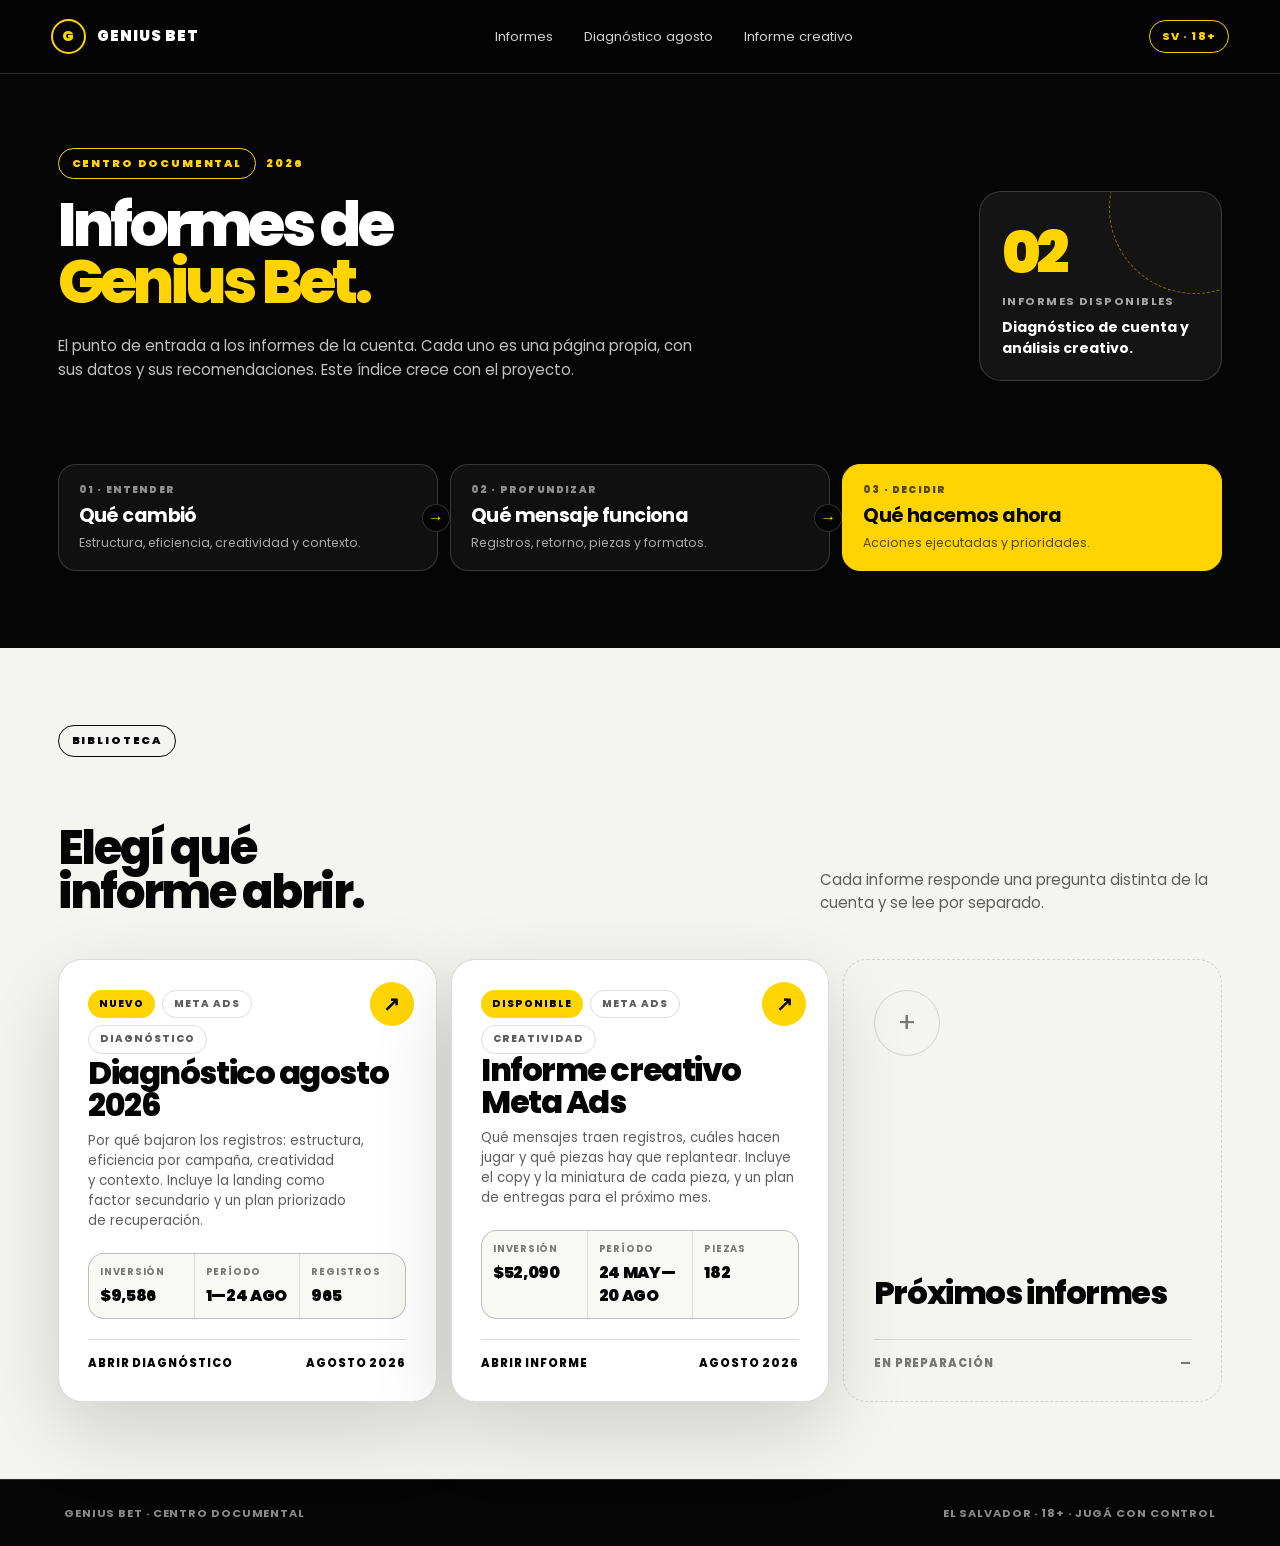
==== index.html @ 5265dd8b "feat: add August diagnosis and refresh report design" ====
<!doctype html>
<html lang="es">
<head>
  <meta charset="utf-8">
  <meta name="viewport" content="width=device-width, initial-scale=1">
  <meta name="description" content="Índice de los informes de la cuenta Genius Bet El Salvador.">
  <meta name="robots" content="noindex, nofollow">
  <title>Genius Bet | Centro documental</title>
  <link rel="preconnect" href="https://fonts.gstatic.com" crossorigin>
  <link rel="stylesheet" href="https://fonts.googleapis.com/css2?family=Poppins:wght@400;500;600;700;800;900&display=swap">
  <link rel="stylesheet" href="styles.css">
</head>
<body>
<a class="skip-link" href="#informes">Saltar a los informes</a>

<header class="site-header">
  <a class="brand" href="index.html" aria-label="Genius Bet, inicio"><span class="brand-mark">G</span><span>GENIUS BET</span></a>
  <nav aria-label="Navegación principal">
    <a href="#informes">Informes</a>
    <a href="diagnostico-agosto-2026.html">Diagnóstico agosto</a>
    <a href="informe-creativo.html">Informe creativo</a>
  </nav>
  <span class="header-context">SV · 18+</span>
</header>

<main id="top">

<section class="s-dark hub-hero">
  <div>
    <p class="eyebrow"><span>CENTRO DOCUMENTAL</span><span>2026</span></p>
    <h1>Informes de<br class="br-d"> <em>Genius Bet.</em></h1>
    <p class="hub-lead">El punto de entrada a los informes de la cuenta. Cada uno es una página
    propia, con sus datos y sus recomendaciones. Este índice crece con el proyecto.</p>
  </div>
  <aside class="hub-count" aria-label="Informes disponibles">
    <strong>02</strong>
    <span>Informes disponibles</span>
    <p>Diagnóstico de cuenta y análisis creativo.</p>
  </aside>
  <div class="logic-flow hub-flow" aria-label="Ruta recomendada de lectura">
    <a class="flow-step" href="diagnostico-agosto-2026.html">
      <span>01 · Entender</span>
      <strong>Qué cambió</strong>
      <p>Estructura, eficiencia, creatividad y contexto.</p>
    </a>
    <a class="flow-step" href="informe-creativo.html">
      <span>02 · Profundizar</span>
      <strong>Qué mensaje funciona</strong>
      <p>Registros, retorno, piezas y formatos.</p>
    </a>
    <a class="flow-step is-highlight" href="diagnostico-agosto-2026.html#acciones">
      <span>03 · Decidir</span>
      <strong>Qué hacemos ahora</strong>
      <p>Acciones ejecutadas y prioridades.</p>
    </a>
  </div>
</section>

<section class="s-light" id="informes">
  <div class="inner">
    <div class="s-head">
      <p class="eyebrow"><span>BIBLIOTECA</span></p>
      <div><h2>Elegí qué<br class="br-d"> informe abrir.</h2></div>
      <p>Cada informe responde una pregunta distinta de la cuenta y se lee por separado.</p>
    </div>

    <div class="doc-grid">
      <a class="doc-card" href="diagnostico-agosto-2026.html" aria-label="Abrir el diagnóstico de agosto de Meta Ads">
        <div class="doc-meta">
          <span class="tag tag-win">Nuevo</span>
          <span class="tag tag-line">Meta Ads</span>
          <span class="tag tag-line">Diagnóstico</span>
        </div>
        <h3>Diagnóstico agosto 2026</h3>
        <p>Por qué bajaron los registros: estructura, eficiencia por campaña, creatividad y contexto.
        Incluye la landing como factor secundario y un plan priorizado de recuperación.</p>
        <div class="doc-stats" aria-label="Resumen del diagnóstico">
          <div><span>Inversión</span><strong>$9,586</strong></div>
          <div><span>Período</span><strong>1—24 AGO</strong></div>
          <div><span>Registros</span><strong>965</strong></div>
        </div>
        <div class="doc-foot"><span>Abrir diagnóstico</span><span>Agosto 2026</span></div>
      </a>

      <a class="doc-card" href="informe-creativo.html" aria-label="Abrir el informe creativo de Meta Ads">
        <div class="doc-meta">
          <span class="tag tag-win">Disponible</span>
          <span class="tag tag-line">Meta Ads</span>
          <span class="tag tag-line">Creatividad</span>
        </div>
        <h3>Informe creativo Meta Ads</h3>
        <p>Qué mensajes traen registros, cuáles hacen jugar y qué piezas hay que replantear.
        Incluye el copy y la miniatura de cada pieza, y un plan de entregas para el próximo mes.</p>
        <div class="doc-stats" aria-label="Resumen del informe">
          <div><span>Inversión</span><strong>$52,090</strong></div>
          <div><span>Período</span><strong>24 MAY—20 AGO</strong></div>
          <div><span>Piezas</span><strong>182</strong></div>
        </div>
        <div class="doc-foot"><span>Abrir informe</span><span>Agosto 2026</span></div>
      </a>

      <div class="doc-card doc-card-soon">
        <div class="doc-mark" aria-hidden="true">+</div>
        <h3>Próximos informes</h3>
        <div class="doc-foot"><span>En preparación</span><span>—</span></div>
      </div>
    </div>
  </div>
</section>

</main>

<footer>
  <span>Genius Bet · Centro documental</span>
  <span>El Salvador · 18+ · Jugá con control</span>
</footer>

</body>
</html>
---- styles.css ----
:root{
  --ink:#050505; --ink-soft:#141414; --paper:#f4f4f1; --white:#fff;
  --yellow:#ffd400; --yellow-soft:#ffe86a; --on-yellow:#574900;
  --blue:#315cff; --blue-soft:#7894ff; --green:#55c98a; --red:#ff5c5c;
  --radius:22px; --max:1340px;
  --shadow:0 28px 80px rgba(0,0,0,.16);
  color-scheme:dark;
}
/* Cada seccion declara su propio juego de tokens: los componentes leen estos
   y funcionan igual sobre negro o sobre papel, sin cadenas de override. */
.s-dark{ --bg:var(--ink); --fg:var(--white); --muted:#a8a8a8; --muted-2:#8c8c8c;
  --line:rgba(255,255,255,.16); --card:#101010; --card-2:#171717; --track:#282828; --grid:#2d2d2d;
  --hi:var(--yellow); --warn:var(--red); }
.s-light{ --bg:var(--paper); --fg:var(--ink); --muted:#5d5d5d; --muted-2:#777;
  --line:rgba(5,5,5,.14); --card:#fff; --card-2:#f8f8f5; --track:#e3e3de; --grid:#dcdcd6;
  --hi:var(--ink); --warn:#c2261c; }

*{box-sizing:border-box}
html{scroll-behavior:smooth}
body{
  margin:0; background:var(--ink); color:var(--white);
  font-family:Poppins,ui-sans-serif,-apple-system,"Segoe UI",sans-serif,
    "Segoe UI Emoji","Apple Color Emoji","Noto Color Emoji";
  font-size:16px; line-height:1.45;
}
img{display:block; max-width:100%}
h1,h2,h3,h4,p{text-wrap:pretty}
h1,h2,h3{overflow-wrap:break-word}
h1 em,h2 em,h3 em{font-style:normal; color:var(--yellow)}
.s-light h1 em,.s-light h2 em{color:var(--ink); text-decoration:underline; text-decoration-color:var(--yellow); text-decoration-thickness:.13em; text-underline-offset:.06em}
b,strong{font-weight:700}
.skip-link{position:fixed; top:8px; left:8px; z-index:100; transform:translateY(-150%);
  background:var(--yellow); color:var(--ink); padding:10px 16px; border-radius:999px; font-weight:800}
.skip-link:focus{transform:translateY(0)}

/* ---------- cabecera ---------- */
.site-header{position:fixed; inset:0 0 auto; z-index:50; height:74px; display:flex; align-items:center;
  justify-content:space-between; gap:28px; padding:0 clamp(22px,4vw,72px);
  background:rgba(5,5,5,.82); border-bottom:1px solid rgba(255,255,255,.16); backdrop-filter:blur(18px)}
.brand{display:inline-flex; align-items:center; gap:11px; font-weight:900; letter-spacing:.06em; font-size:.92rem; color:var(--white); text-decoration:none}
.brand-mark{width:35px; height:35px; display:grid; place-items:center; border:2px solid var(--yellow);
  color:var(--yellow); border-radius:50%; font-size:.9rem}
.site-header nav{display:flex; gap:clamp(14px,2.4vw,34px); color:#d1d1d1; font-size:.82rem}
.site-header nav a{position:relative; color:inherit; text-decoration:none; white-space:nowrap}
.site-header nav a::after{content:""; position:absolute; left:0; bottom:-7px; width:100%; height:2px;
  background:var(--yellow); transform:scaleX(0); transform-origin:left; transition:transform .22s ease}
.site-header nav a:hover::after,.site-header nav a:focus-visible::after{transform:scaleX(1)}
.header-context{color:var(--yellow); border:1px solid var(--yellow); border-radius:999px; padding:7px 12px;
  font-size:.7rem; font-weight:800; letter-spacing:.1em; white-space:nowrap}
@media (max-width:900px){ .site-header nav{display:none} }

/* ---------- secciones ---------- */
section{background:var(--bg); color:var(--fg); padding:clamp(52px,6vw,92px) clamp(22px,4.5vw,72px);
  scroll-margin-top:74px}
.inner{width:100%; max-width:var(--max); margin:0 auto}
.eyebrow{margin:0 0 18px; display:flex; align-items:center; flex-wrap:wrap; gap:10px; color:var(--yellow);
  font-size:.68rem; font-weight:900; letter-spacing:.17em; text-transform:uppercase}
.eyebrow span:first-child{border:1px solid var(--yellow); border-radius:999px; padding:7px 13px}
.s-light .eyebrow{color:var(--ink)} .s-light .eyebrow span:first-child{border-color:var(--ink)}
.s-head{display:grid; grid-template-columns:minmax(0,1.15fr) minmax(280px,.65fr); gap:clamp(24px,4vw,64px);
  align-items:end; margin-bottom:clamp(28px,3.5vw,46px)}
.s-head .eyebrow{grid-column:1/-1}
.s-head h2{margin:0; font-size:clamp(1.8rem,3.65vw,3.55rem); line-height:.95; letter-spacing:-.048em; font-weight:800}
.s-head > p:not(.eyebrow){margin:0; max-width:590px; color:var(--muted); font-size:.94rem; line-height:1.55}

/* ---------- portada ---------- */
.hero{min-height:min(76svh,760px); padding-top:124px; display:grid; align-content:end}
.hero h1{margin:0; max-width:1080px; font-size:clamp(2rem,5.1vw,4.95rem); line-height:.91;
  letter-spacing:-.062em; font-weight:800}
.hero-lead{max-width:760px; margin:25px 0 0; color:#c2c2c2; font-size:clamp(.94rem,1.15vw,1.08rem); line-height:1.55}
.hero-lead b{color:var(--white); font-weight:700}
.hero-stats{display:grid; grid-template-columns:repeat(4,1fr); gap:1px; margin:34px 0 0;
  background:rgba(255,255,255,.16); border:1px solid rgba(255,255,255,.16); border-radius:20px; overflow:hidden}
.hero-stats div{padding:16px 18px; background:var(--ink-soft)}
.hero-stats dt{color:#a8a8a8; font-size:.7rem; font-weight:700; text-transform:uppercase; letter-spacing:.12em}
.hero-stats dd{margin:6px 0 0; color:var(--yellow); font-size:clamp(1.35rem,2vw,1.95rem);
  font-weight:900; letter-spacing:-.05em; font-variant-numeric:tabular-nums}
.hero-stats dd small{display:block; margin:6px 0 0; color:#8c8c8c; font-size:.7rem;
  font-weight:400; letter-spacing:0; line-height:1.4}
@media (max-width:900px){ .hero-stats{grid-template-columns:repeat(2,1fr)} }
@media (max-width:520px){ .hero-stats{grid-template-columns:1fr} }

/* ---------- etiquetas ---------- */
.tag{display:inline-flex; align-items:center; padding:6px 11px; border-radius:999px; font-size:.63rem;
  font-weight:800; letter-spacing:.1em; text-transform:uppercase; white-space:nowrap}
.tag-win{background:var(--yellow); color:var(--ink)}
.tag-mid{border:1px solid var(--hi); color:var(--hi)}
.tag-out{border:1px solid var(--warn); color:var(--warn)}
.tag-line{border:1px solid var(--line); color:var(--muted)}

/* ---------- paneles ---------- */
.duo{display:grid; grid-template-columns:repeat(auto-fit,minmax(300px,1fr)); gap:16px}
.panel{padding:clamp(20px,2.4vw,30px); border:1px solid var(--line); border-radius:var(--radius); background:var(--card)}
.panel-hi{background:var(--yellow); border-color:var(--yellow); color:var(--ink)}
.panel-hi .eyebrow{color:var(--on-yellow)} .panel-hi .eyebrow span:first-child{border-color:var(--on-yellow)}
.panel-hi p:not(.eyebrow){color:var(--on-yellow)} .panel-hi h3{color:var(--ink)}
.panel h3{margin:0 0 10px; font-size:clamp(1.2rem,1.8vw,1.75rem); line-height:1.04; letter-spacing:-.035em; font-weight:800}
.panel p:not(.eyebrow){margin:0 0 .75em; color:var(--muted); font-size:.9rem; line-height:1.52}
.panel>.tag{align-self:flex-start;margin-bottom:14px}
.panel p:last-child{margin-bottom:0}
.panel p b{color:var(--fg)}
.panel-hi p b{color:var(--ink)}
.rule{font-weight:800; letter-spacing:-.01em}

.quote{margin-top:14px; padding:clamp(22px,3vw,38px); border-radius:var(--radius);
  background:var(--yellow); color:var(--ink)}
.quote .eyebrow{color:var(--on-yellow); margin-bottom:20px}
.quote .eyebrow span:first-child{border-color:var(--on-yellow)}
.quote p:not(.eyebrow){margin:0; max-width:30ch; font-size:clamp(1.35rem,2.4vw,2.2rem); line-height:1.06;
  letter-spacing:-.045em; font-weight:800}
.quote p.sub:not(.eyebrow){max-width:78ch; margin-top:16px; font-size:.9rem; line-height:1.55; font-weight:500; color:var(--on-yellow); letter-spacing:0}

/* ---------- flujos de lectura ---------- */
.logic-flow{--flow-cols:3; display:grid; grid-template-columns:repeat(var(--flow-cols),minmax(0,1fr)); gap:12px}
.flow-step{position:relative; min-width:0; padding:18px 20px; border:1px solid var(--line); border-radius:18px;
  background:var(--card); color:var(--fg)}
a.flow-step{text-decoration:none; transition:border-color .2s ease,transform .2s ease}
a.flow-step:hover{border-color:var(--yellow); transform:translateY(-3px)}
.flow-step:not(:last-child)::after{content:"\2192"; position:absolute; z-index:2; top:50%; right:-13px;
  width:26px; height:26px; display:grid; place-items:center; transform:translateY(-50%);
  border:1px solid var(--line); border-radius:50%; background:var(--bg); color:var(--hi); font-weight:900}
.flow-step>span{display:block; color:var(--muted-2); font-size:.62rem; font-weight:900; letter-spacing:.12em; text-transform:uppercase}
.flow-step>strong{display:block; margin-top:9px; font-size:clamp(1rem,1.5vw,1.3rem); line-height:1.08; letter-spacing:-.03em}
.flow-step>p{margin:7px 0 0; color:var(--muted); font-size:.78rem; line-height:1.45}
.flow-step.is-highlight{background:var(--yellow); border-color:var(--yellow); color:var(--ink)}
.flow-step.is-highlight>span,.flow-step.is-highlight>p{color:var(--on-yellow)}
@media(max-width:760px){.logic-flow{grid-template-columns:1fr}.flow-step:not(:last-child)::after{content:"\2193";top:auto;right:50%;bottom:-13px;transform:translateX(50%)}}

/* ---------- graficos ---------- */
.chart{
  --fg:var(--white); --muted:#a8a8a8; --muted-2:#8c8c8c; --line:rgba(255,255,255,.16);
  --card:#101010; --card-2:#171717; --track:#282828; --grid:#2d2d2d; --hi:var(--yellow); --warn:var(--red);
  padding:clamp(18px,2.1vw,28px); border:1px solid rgba(255,255,255,.14); border-radius:var(--radius);
  background:linear-gradient(145deg,#151515,#0b0b0b); color:var(--white); box-shadow:var(--shadow)}
.chart-top{display:flex; justify-content:space-between; gap:22px; align-items:flex-start;
  padding-bottom:16px; margin-bottom:6px; border-bottom:1px solid var(--line)}
.chart-top h3{margin:4px 0 0; font-size:clamp(1.2rem,1.7vw,1.6rem); letter-spacing:-.035em; font-weight:800}
.chart-kicker{display:block; color:var(--muted-2); font-size:.66rem; font-weight:800; letter-spacing:.11em; text-transform:uppercase}
.chart-hint{color:var(--yellow); font-size:.66rem; font-weight:800; letter-spacing:.11em;
  text-transform:uppercase; text-align:right; max-width:190px; flex:0 0 auto}
.chart-foot{margin:16px 0 0; padding-top:15px; border-top:1px solid var(--line); color:var(--muted-2); font-size:.76rem}
.chart-foot b{color:var(--fg)}
.legend{display:flex; flex-wrap:wrap; gap:9px 20px; margin:18px 0 0; padding:0; list-style:none;
  color:var(--muted); font-size:.75rem; font-weight:600}
.legend li{display:inline-flex; align-items:center; gap:8px}
.legend i{width:11px; height:11px; border-radius:50%; flex:0 0 auto}
.i-ctr{background:var(--yellow)} .i-reg{background:var(--blue)}
.scroll{overflow-x:auto; padding-top:12px}
svg{display:block; width:100%; height:auto; overflow:visible}
.dumb-svg{min-width:640px} .trend-svg{min-width:420px}
.gl{stroke:var(--grid); stroke-width:1}
.ax{fill:var(--muted-2); font-size:10.5px; font-weight:700; letter-spacing:.06em}
.rl{fill:var(--fg); font-size:12.5px; font-weight:700; text-anchor:end; letter-spacing:-.01em}
.db{stroke:var(--track); stroke-width:5; stroke-linecap:round}
.d-ctr{fill:var(--yellow); stroke:var(--card); stroke-width:3}
.d-reg{fill:var(--blue); stroke:var(--card); stroke-width:3}
.dv{font-size:11px; font-weight:800; font-variant-numeric:tabular-nums}
.t-ctr{fill:var(--yellow)} .t-reg{fill:var(--blue-soft)} .t-sep{fill:var(--muted-2)}
.tl{fill:none; stroke-width:4; stroke-linecap:round; stroke-linejoin:round}
.td{stroke:var(--card); stroke-width:3}
.tl.s-reg{stroke:var(--yellow)} .td.s-reg{fill:var(--yellow)} .tv.s-reg{fill:var(--yellow)}
.tl.s-roas{stroke:var(--blue)} .td.s-roas{fill:var(--blue)} .tv.s-roas{fill:var(--blue-soft)}
.tv{font-size:11px; font-weight:800; font-variant-numeric:tabular-nums}

/* ---------- ranking ---------- */
.ranks{display:grid; gap:22px; padding-top:26px}
.rank-row{display:grid; gap:9px}
.rank-copy{display:flex; align-items:center; gap:12px; font-size:.9rem; font-weight:700}
.rank-copy b{width:26px; flex:0 0 auto; color:var(--muted-2); font-size:.68rem; font-weight:800; letter-spacing:.06em}
.rank-copy > .r-name{min-width:0; flex:1 1 auto}
.rank-copy > strong{flex:0 0 auto; color:var(--yellow); font-size:1.02rem; font-weight:900;
  letter-spacing:-.03em; font-variant-numeric:tabular-nums}
.rank-track{height:11px; border-radius:999px; background:var(--track); overflow:hidden}
.rank-track i{display:block; height:100%; min-width:4px; border-radius:inherit; background:var(--yellow)}
.rank-track i.i-out{background:var(--red)}
.rank-foot{display:flex; justify-content:space-between; gap:16px; color:var(--muted-2);
  font-size:.7rem; font-weight:600; letter-spacing:.03em}
@media (max-width:560px){
  .rank-copy{flex-wrap:wrap} .rank-copy > .r-name{flex:1 0 100%; order:2} .rank-copy .tag{order:3}
}

/* ---------- piezas ---------- */
.pieces{display:grid; grid-template-columns:repeat(auto-fill,minmax(245px,1fr)); gap:14px}
.piece{display:flex; flex-direction:column; border:1px solid var(--line); border-radius:20px;
  background:var(--card); overflow:hidden; transition:transform .2s ease, border-color .2s ease}
.piece:hover{transform:translateY(-4px); border-color:var(--hi)}
.piece-out{border-style:dashed}
.piece-out:hover{border-color:var(--warn)}
.p-thumb{position:relative; background:var(--card-2)}
.p-thumb img{width:100%; aspect-ratio:1/1; object-fit:cover}
.p-thumb-none{aspect-ratio:1/1; display:grid; place-items:center; color:var(--muted-2); font-size:.78rem}
.p-body{display:flex; flex-direction:column; gap:9px; flex:1; padding:16px}
.p-meta{display:flex; flex-wrap:wrap; gap:7px}
.piece h3{margin:2px 0 0; font-size:1.02rem; line-height:1.12; letter-spacing:-.025em; font-weight:800}
.p-id{margin:0; color:var(--muted-2); font-size:.62rem; font-weight:700; letter-spacing:.05em;
  overflow-wrap:anywhere; line-height:1.35}
.p-copy{margin:0; color:var(--muted); font-size:.79rem; line-height:1.48}
.p-nums{display:grid; grid-template-columns:repeat(3,1fr); gap:1px; margin-top:auto;
  background:var(--line); border:1px solid var(--line); border-radius:14px; overflow:hidden}
.p-nums div{padding:10px 9px; background:var(--card-2)}
.p-nums span{display:block; color:var(--muted-2); font-size:.58rem; font-weight:700;
  letter-spacing:.04em; text-transform:uppercase; line-height:1.25}
.p-nums strong{display:block; margin-top:6px; font-size:1rem; font-weight:900; letter-spacing:-.03em;
  font-variant-numeric:tabular-nums}
.p-note{margin:0; padding-top:13px; border-top:1px solid var(--line); font-size:.85rem; line-height:1.5}
.p-note b{color:var(--hi)}

/* ---------- tabla ---------- */
.table-wrap{overflow:auto; border:1px solid var(--line); border-radius:24px; background:var(--white)}
table{width:100%; min-width:760px; border-collapse:collapse}
th{padding:13px 15px; background:var(--ink); color:var(--yellow); font-size:.64rem; font-weight:800;
  letter-spacing:.09em; text-align:right; text-transform:uppercase; white-space:nowrap}
th:first-child,td:first-child{text-align:left}
td{padding:12px 15px; border-bottom:1px solid #e4e4e1; text-align:right; font-size:.8rem;
  color:#5d5d5d; white-space:nowrap; font-variant-numeric:tabular-nums}
td b{color:var(--ink); font-weight:800}
tbody tr:last-child td{border-bottom:0}
tbody tr:hover td{background:#fff9d6}

/* ---------- listas hacer / no hacer ---------- */
.message-paths{display:grid;grid-template-columns:repeat(2,minmax(0,1fr));gap:12px;margin-bottom:14px}
.message-path{padding:18px 20px;border:1px solid var(--line);border-radius:18px;background:var(--card)}
.message-path>span{display:block;margin-bottom:12px;color:var(--muted-2);font-size:.62rem;font-weight:900;
  letter-spacing:.12em;text-transform:uppercase}
.message-path>div{display:grid;grid-template-columns:minmax(0,1fr) auto minmax(0,1fr) auto minmax(0,1fr);
  gap:10px;align-items:center}
.message-path strong{font-size:.86rem;line-height:1.2}
.message-path i{color:var(--muted-2);font-style:normal;font-weight:900}
.message-path-good{border-color:rgba(255,212,0,.55)}.message-path-good>span,.message-path-good i{color:var(--yellow)}
.message-path-bad{border-style:dashed}.message-path-bad>span,.message-path-bad i{color:var(--warn)}
.do-grid{display:grid; grid-template-columns:1fr; gap:14px}
.do{padding:clamp(20px,2.4vw,30px); border-radius:var(--radius); border:1px solid var(--line); background:var(--card)}
.do-yes{background:var(--yellow); border-color:var(--yellow); color:var(--ink)}
.do h3{margin:0 0 20px; font-size:clamp(1.35rem,2vw,1.9rem); line-height:1; letter-spacing:-.045em; font-weight:800}
.do ul{margin:0; padding:0; list-style:none; display:grid; grid-template-columns:repeat(3,minmax(0,1fr)); gap:20px 26px}
.do li{display:grid; grid-template-columns:16px 1fr; gap:9px}
.do li::before{content:""; width:9px; height:9px; border-radius:50%; margin-top:.5em}
.do-yes li::before{background:var(--ink)}
.do-no li::before{background:var(--warn)}
.do li b{display:block; font-size:.9rem; font-weight:800; letter-spacing:-.02em; margin-bottom:3px}
.do li span{font-size:.8rem; line-height:1.5}
.do-yes li span{color:var(--on-yellow)} .do-yes li b{color:var(--ink)}
.do-no li span{color:var(--muted)} .do-no li b{color:var(--fg)}

/* ---------- plan ---------- */
.plan{margin:0; padding:0; list-style:none;
  display:grid; grid-template-columns:repeat(auto-fit,minmax(280px,1fr)); gap:12px}
.plan li{display:flex; flex-direction:column; gap:10px; padding:clamp(18px,2vw,25px);
  background:var(--card); border:1px solid var(--line); border-radius:22px}
.plan .n{font-size:clamp(2.2rem,3.5vw,3.4rem); line-height:.8; font-weight:900; letter-spacing:-.06em; color:var(--fg)}
.plan b{font-size:1rem; font-weight:800; letter-spacing:-.025em; line-height:1.15}
.plan p{margin:0; color:var(--muted); font-size:.8rem; line-height:1.48}

/* ---------- cierre y pie ---------- */
.ficha{padding-top:clamp(52px,6vw,84px); padding-bottom:clamp(52px,6vw,84px)}
.ficha dl{display:grid; grid-template-columns:auto minmax(0,1fr); gap:11px 22px; margin:0; max-width:940px}
.ficha dt{color:var(--yellow); font-size:.64rem; font-weight:800; letter-spacing:.11em;
  text-transform:uppercase; padding-top:.3em; white-space:nowrap}
.ficha dd{margin:0; color:var(--muted); font-size:.88rem; line-height:1.5}
@media (max-width:560px){ .ficha dl{grid-template-columns:1fr; gap:3px 0} .ficha dt{padding-top:14px} }
footer{display:flex; flex-wrap:wrap; justify-content:space-between; gap:14px;
  padding:25px clamp(22px,5vw,78px); border-top:1px solid rgba(255,255,255,.16);
  color:#8a8a8a; background:var(--ink); font-size:.7rem; font-weight:700;
  letter-spacing:.08em; text-transform:uppercase}
:focus-visible{outline:2px solid var(--yellow); outline-offset:4px; border-radius:4px}
@media (prefers-reduced-motion:reduce){*{transition:none!important; animation:none!important}}
@media (max-width:700px){ .br-d{display:none} }
@media (max-width:820px){
  .s-head{grid-template-columns:1fr; align-items:start; gap:22px}
  .hero{min-height:auto; padding-top:120px}
}

/* ---------- centro documental (index) ---------- */
.hub-hero{min-height:min(72svh,700px); padding-top:124px; display:grid;
  grid-template-columns:minmax(0,1fr) minmax(220px,.28fr); align-items:end; gap:clamp(26px,4vw,64px)}
.hub-hero h1{margin:0; max-width:900px; font-size:clamp(2rem,4.8vw,4.5rem); line-height:.92;
  letter-spacing:-.06em; font-weight:800}
.hub-lead{max-width:650px; margin:24px 0 0; color:#c2c2c2; font-size:clamp(.94rem,1.12vw,1.06rem); line-height:1.55}
.hub-count{position:relative; min-height:190px; display:flex; flex-direction:column;
  justify-content:flex-end; padding:22px; border:1px solid rgba(255,255,255,.16);
  border-radius:var(--radius); background:var(--ink-soft); overflow:hidden}
.hub-count::before{content:""; position:absolute; width:170px; height:170px; top:-70px; right:-60px;
  border:1px dashed rgba(255,212,0,.5); border-radius:50%}
.hub-count strong{color:var(--yellow); font-size:clamp(2.8rem,4.5vw,4.4rem); line-height:.82;
  letter-spacing:-.07em; font-weight:900}
.hub-count span{margin-top:16px; color:#a8a8a8; font-size:.7rem; font-weight:700;
  letter-spacing:.13em; text-transform:uppercase}
.hub-count p{margin:8px 0 0; font-weight:700; font-size:.88rem; color:var(--white)}
@media (max-width:820px){ .hub-hero{grid-template-columns:1fr; align-items:start; padding-top:120px} }

.hub-flow{grid-column:1/-1; margin-top:8px; --flow-cols:3}
.doc-grid{display:grid; grid-template-columns:repeat(auto-fit,minmax(280px,1fr)); gap:14px}
.doc-card{min-height:330px; display:flex; flex-direction:column; padding:clamp(20px,2.3vw,30px);
  border:1px solid var(--line); border-radius:24px; background:var(--card); color:var(--fg);
  position:relative; overflow:hidden; text-decoration:none}
a.doc-card{box-shadow:var(--shadow); transition:transform .22s ease, box-shadow .22s ease}
a.doc-card::after{content:"\2197\FE0E"; position:absolute; top:22px; right:22px; width:44px; height:44px;
  display:grid; place-items:center; border-radius:50%; background:var(--yellow); color:var(--ink);
  font-size:1.25rem; font-weight:900; transition:transform .22s ease;
  /* stack sin fuentes de emoji: la flecha tiene que ser tipografica, no un pictograma */
  font-family:Poppins,ui-sans-serif,-apple-system,"Segoe UI Symbol",sans-serif}
a.doc-card:hover{transform:translateY(-6px)}
a.doc-card:hover::after{transform:rotate(45deg)}
.doc-meta{display:flex; flex-wrap:wrap; gap:7px; padding-right:64px}
.doc-card h3{max-width:20ch; margin:auto 0 10px; font-size:clamp(1.5rem,2.5vw,2.2rem);
  line-height:1; letter-spacing:-.045em; font-weight:800}
.doc-card > p{max-width:54ch; margin:0; color:var(--muted); font-size:.83rem; line-height:1.5}
.doc-stats{display:grid; grid-template-columns:repeat(3,1fr); gap:1px; margin-top:22px;
  background:var(--line); border:1px solid var(--line); border-radius:16px; overflow:hidden}
.doc-stats div{padding:11px; background:var(--card-2)}
.doc-stats span{display:block; color:var(--muted-2); font-size:.61rem; font-weight:700;
  letter-spacing:.08em; text-transform:uppercase}
.doc-stats strong{display:block; margin-top:5px; font-size:1rem; font-weight:900;
  letter-spacing:-.02em; font-variant-numeric:tabular-nums}
.doc-foot{display:flex; justify-content:space-between; gap:18px; margin-top:20px; padding-top:15px;
  border-top:1px solid var(--line); font-size:.71rem; font-weight:800;
  letter-spacing:.08em; text-transform:uppercase}
.doc-card-soon{border-style:dashed; background:none; justify-content:space-between; min-height:330px}
.doc-mark{width:66px; height:66px; display:grid; place-items:center; border:1px solid var(--line);
  border-radius:50%; color:var(--muted-2); font-size:1.7rem; font-weight:400}
.doc-card-soon h3{margin-top:auto}
.doc-card-soon .doc-foot{color:var(--muted-2)}

@media(max-width:980px){.do ul{grid-template-columns:repeat(2,minmax(0,1fr))}.message-paths{grid-template-columns:1fr}}
@media(max-width:620px){.do ul{grid-template-columns:1fr}.doc-card,.doc-card-soon{min-height:300px}.message-path>div{grid-template-columns:1fr}.message-path i{transform:rotate(90deg)}}
@media(max-width:520px){section{padding-left:18px;padding-right:18px}.hero h1,.hub-hero h1{font-size:1.85rem;line-height:.96}.hero-lead,.hub-lead{font-size:.9rem}}
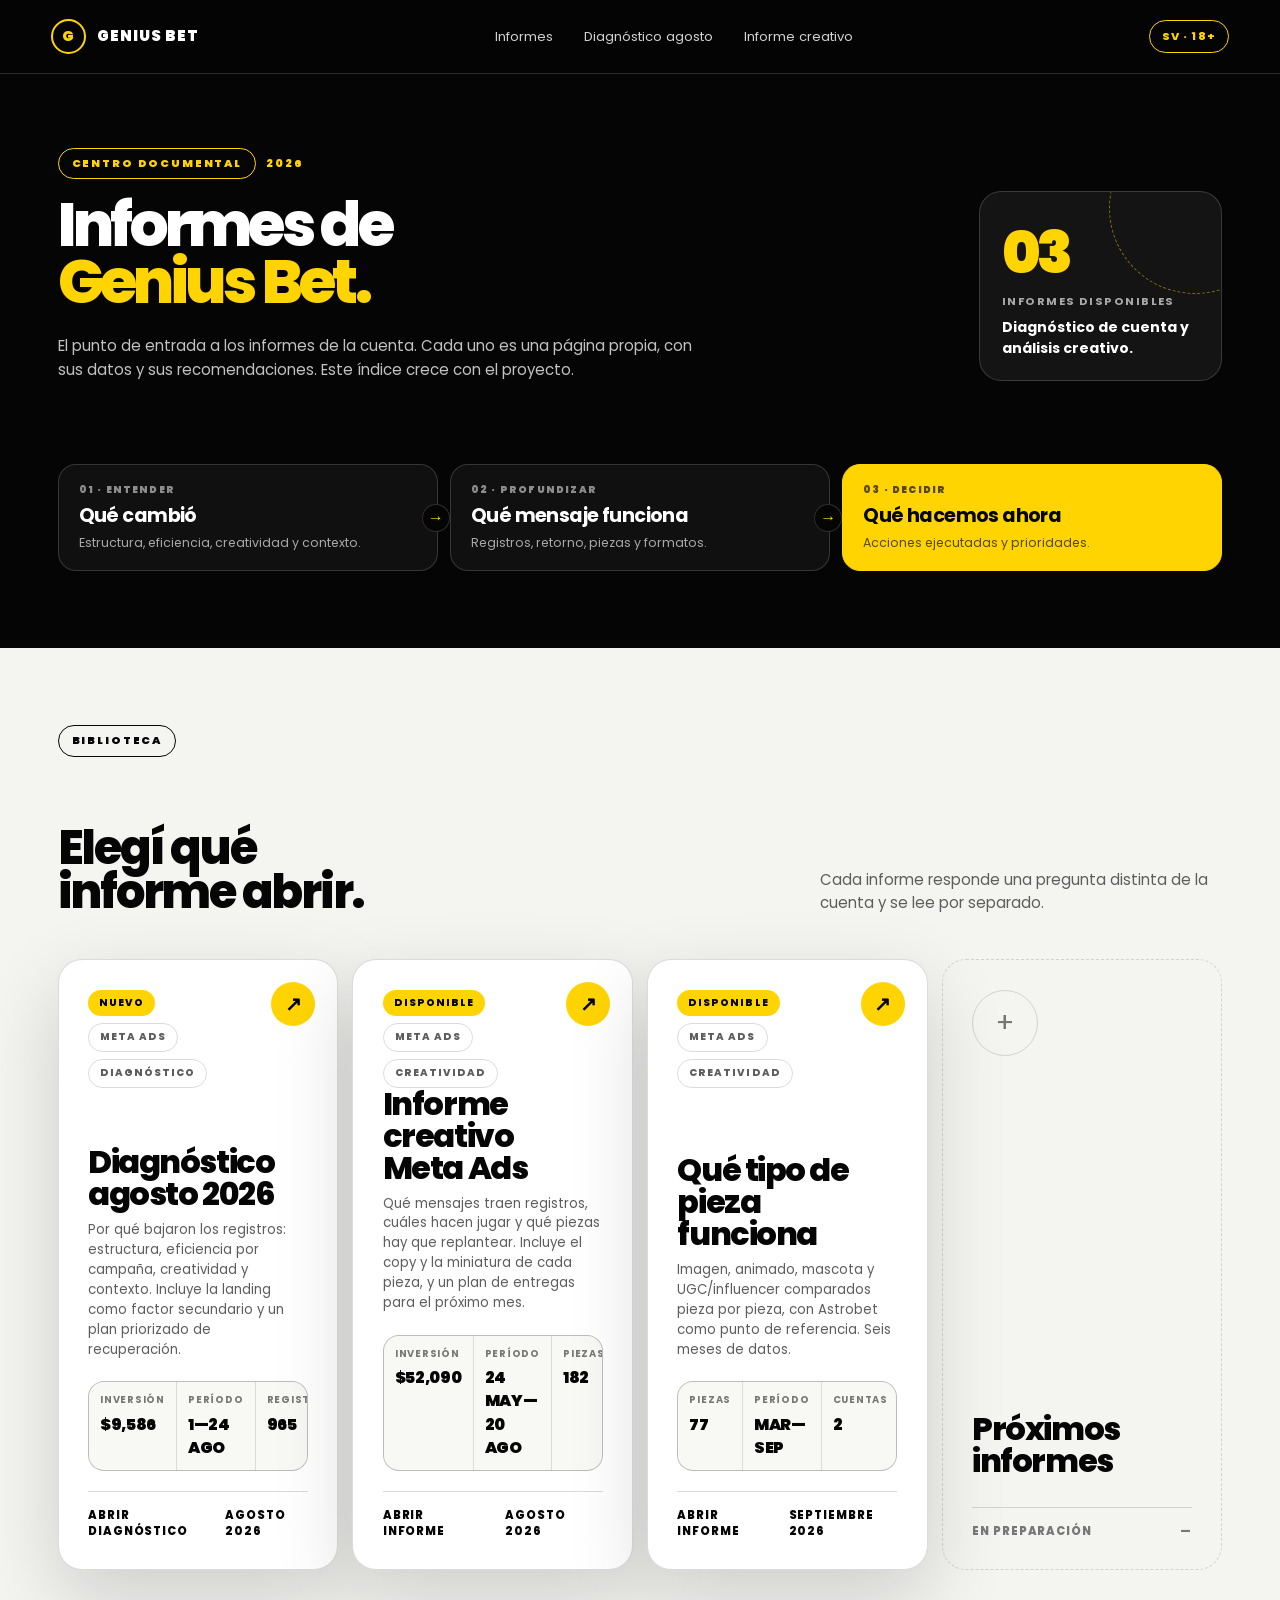
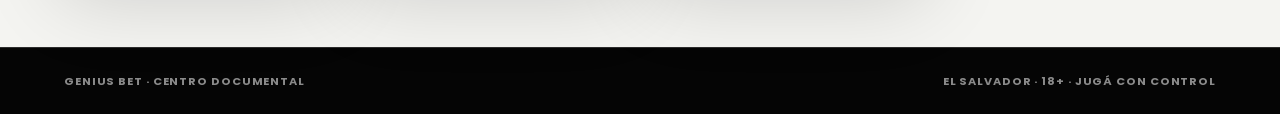
==== commit 6675d8f3: "Agrega el informe de tipos de pieza con Astrobet de referencia Clasifica 77 piezas de Genius Bet y A" ====
--- a/index.html
+++ b/index.html
@@ -33,7 +33,7 @@
     propia, con sus datos y sus recomendaciones. Este índice crece con el proyecto.</p>
   </div>
   <aside class="hub-count" aria-label="Informes disponibles">
-    <strong>02</strong>
+    <strong>03</strong>
     <span>Informes disponibles</span>
     <p>Diagnóstico de cuenta y análisis creativo.</p>
   </aside>
@@ -99,6 +99,23 @@
         <div class="doc-foot"><span>Abrir informe</span><span>Agosto 2026</span></div>
       </a>
 
+      <a class="doc-card" href="tipos-de-pieza.html" aria-label="Abrir el informe de tipos de pieza">
+        <div class="doc-meta">
+          <span class="tag tag-win">Disponible</span>
+          <span class="tag tag-line">Meta Ads</span>
+          <span class="tag tag-line">Creatividad</span>
+        </div>
+        <h3>Qué tipo de pieza funciona</h3>
+        <p>Imagen, animado, mascota y UGC/influencer comparados pieza por pieza, con Astrobet
+        como punto de referencia. Seis meses de datos.</p>
+        <div class="doc-stats" aria-label="Resumen del informe">
+          <div><span>Piezas</span><strong>77</strong></div>
+          <div><span>Período</span><strong>MAR—SEP</strong></div>
+          <div><span>Cuentas</span><strong>2</strong></div>
+        </div>
+        <div class="doc-foot"><span>Abrir informe</span><span>Septiembre 2026</span></div>
+      </a>
+
       <div class="doc-card doc-card-soon">
         <div class="doc-mark" aria-hidden="true">+</div>
         <h3>Próximos informes</h3>
--- a/styles.css
+++ b/styles.css
@@ -324,3 +324,65 @@
 @media(max-width:980px){.do ul{grid-template-columns:repeat(2,minmax(0,1fr))}.message-paths{grid-template-columns:1fr}}
 @media(max-width:620px){.do ul{grid-template-columns:1fr}.doc-card,.doc-card-soon{min-height:300px}.message-path>div{grid-template-columns:1fr}.message-path i{transform:rotate(90deg)}}
 @media(max-width:520px){section{padding-left:18px;padding-right:18px}.hero h1,.hub-hero h1{font-size:1.85rem;line-height:.96}.hero-lead,.hub-lead{font-size:.9rem}}
+
+/* ===== informe de tipos de pieza ===== */
+/* ---------- tarjetas de tipo de pieza ---------- */
+.tipos{display:grid; grid-template-columns:repeat(auto-fit,minmax(250px,1fr)); gap:16px}
+.tipo{display:flex; flex-direction:column; border:1px solid var(--line); border-radius:26px;
+  background:var(--card); overflow:hidden}
+.tipo-thumb{background:var(--card-2)}
+.tipo-thumb img{width:100%; aspect-ratio:1/1; object-fit:cover; display:block}
+.tipo-body{padding:20px; display:flex; flex-direction:column; gap:10px; flex:1}
+.tipo h3{margin:0; font-size:1.12rem; line-height:1.1; letter-spacing:-.03em; font-weight:800}
+.tipo p{margin:0; color:var(--muted); font-size:.87rem; line-height:1.5}
+.tipo-mix{display:grid; grid-template-columns:1fr 1fr; gap:1px; margin-top:auto;
+  background:var(--line); border:1px solid var(--line); border-radius:14px; overflow:hidden}
+.tipo-mix div{padding:12px; background:var(--card-2)}
+.tipo-mix span{display:block; color:var(--muted-2); font-size:.6rem; font-weight:700;
+  letter-spacing:.07em; text-transform:uppercase}
+.tipo-mix strong{display:block; margin-top:5px; font-size:1.1rem; font-weight:900; letter-spacing:-.03em}
+
+/* ---------- barras de indice ---------- */
+.idx{display:grid; gap:22px; padding-top:24px}
+.idx-row{display:grid; gap:8px}
+.idx-top{display:flex; justify-content:space-between; align-items:baseline; gap:14px}
+.idx-name{font-size:.94rem; font-weight:700}
+.idx-top strong{font-size:1.35rem; font-weight:900; letter-spacing:-.04em; font-variant-numeric:tabular-nums}
+.idx-track{position:relative; height:12px; border-radius:999px; background:var(--track); overflow:hidden}
+.idx-track i{display:block; height:100%; border-radius:inherit}
+.idx-ref{position:absolute; top:-4px; bottom:-4px; width:2px; background:var(--white); opacity:.65}
+.i-good{background:var(--yellow)} .i-mid{background:#8c8c8c} .i-bad{background:var(--red)}
+.n-good{color:var(--yellow)} .n-mid{color:#c6c6c6} .n-bad{color:var(--red)}
+.idx-foot{display:flex; justify-content:space-between; gap:14px; color:var(--muted-2);
+  font-size:.7rem; font-weight:600}
+
+/* ---------- rango dentro de un tipo ---------- */
+.spread{display:grid; gap:30px; padding-top:24px}
+.sp-row{display:grid; gap:12px}
+.sp-top{display:flex; justify-content:space-between; align-items:baseline; gap:14px}
+.sp-name{font-size:.94rem; font-weight:700}
+.sp-gap{color:var(--muted-2); font-size:.72rem; font-weight:600}
+.sp-track{position:relative; height:12px; border-radius:999px; background:var(--track); margin:14px 0 4px}
+.sp-ref{position:absolute; top:-9px; bottom:-9px; width:2px; background:var(--white); opacity:.55}
+.sp-bar{position:absolute; top:0; height:12px; border-radius:999px;
+  background:linear-gradient(90deg,var(--yellow),var(--red))}
+.sp-dot{position:absolute; top:-3px; width:18px; height:18px; margin-left:-9px; border-radius:50%;
+  border:3px solid var(--card)}
+.sp-lo{background:var(--yellow)} .sp-hi{background:var(--red)}
+.sp-dot em{position:absolute; left:50%; transform:translateX(-50%); top:-19px; font-style:normal;
+  font-size:.68rem; font-weight:800; color:var(--fg); font-variant-numeric:tabular-nums}
+.sp-foot{display:flex; justify-content:space-between; gap:16px; color:var(--muted-2);
+  font-size:.7rem; font-weight:600}
+
+/* ---------- comparacion de dos grupos ---------- */
+.vs{display:grid; grid-template-columns:repeat(auto-fit,minmax(260px,1fr)); gap:16px}
+.vs-card{padding:clamp(22px,2.6vw,32px); border:1px solid var(--line); border-radius:var(--radius);
+  background:var(--card)}
+.vs-card.vs-win{border-color:var(--yellow)}
+.vs-num{font-size:clamp(2.6rem,6vw,4.4rem); line-height:.85; font-weight:900; letter-spacing:-.06em;
+  font-variant-numeric:tabular-nums}
+.vs-win .vs-num{color:var(--yellow)} .vs-lose .vs-num{color:var(--red)}
+.vs-card h3{margin:14px 0 8px; font-size:1.15rem; letter-spacing:-.03em; font-weight:800}
+.vs-card p{margin:0; color:var(--muted); font-size:.9rem; line-height:1.5}
+.vs-list{margin:14px 0 0; padding:0; list-style:none; display:grid; gap:7px;
+  color:var(--muted-2); font-size:.78rem; font-weight:600}
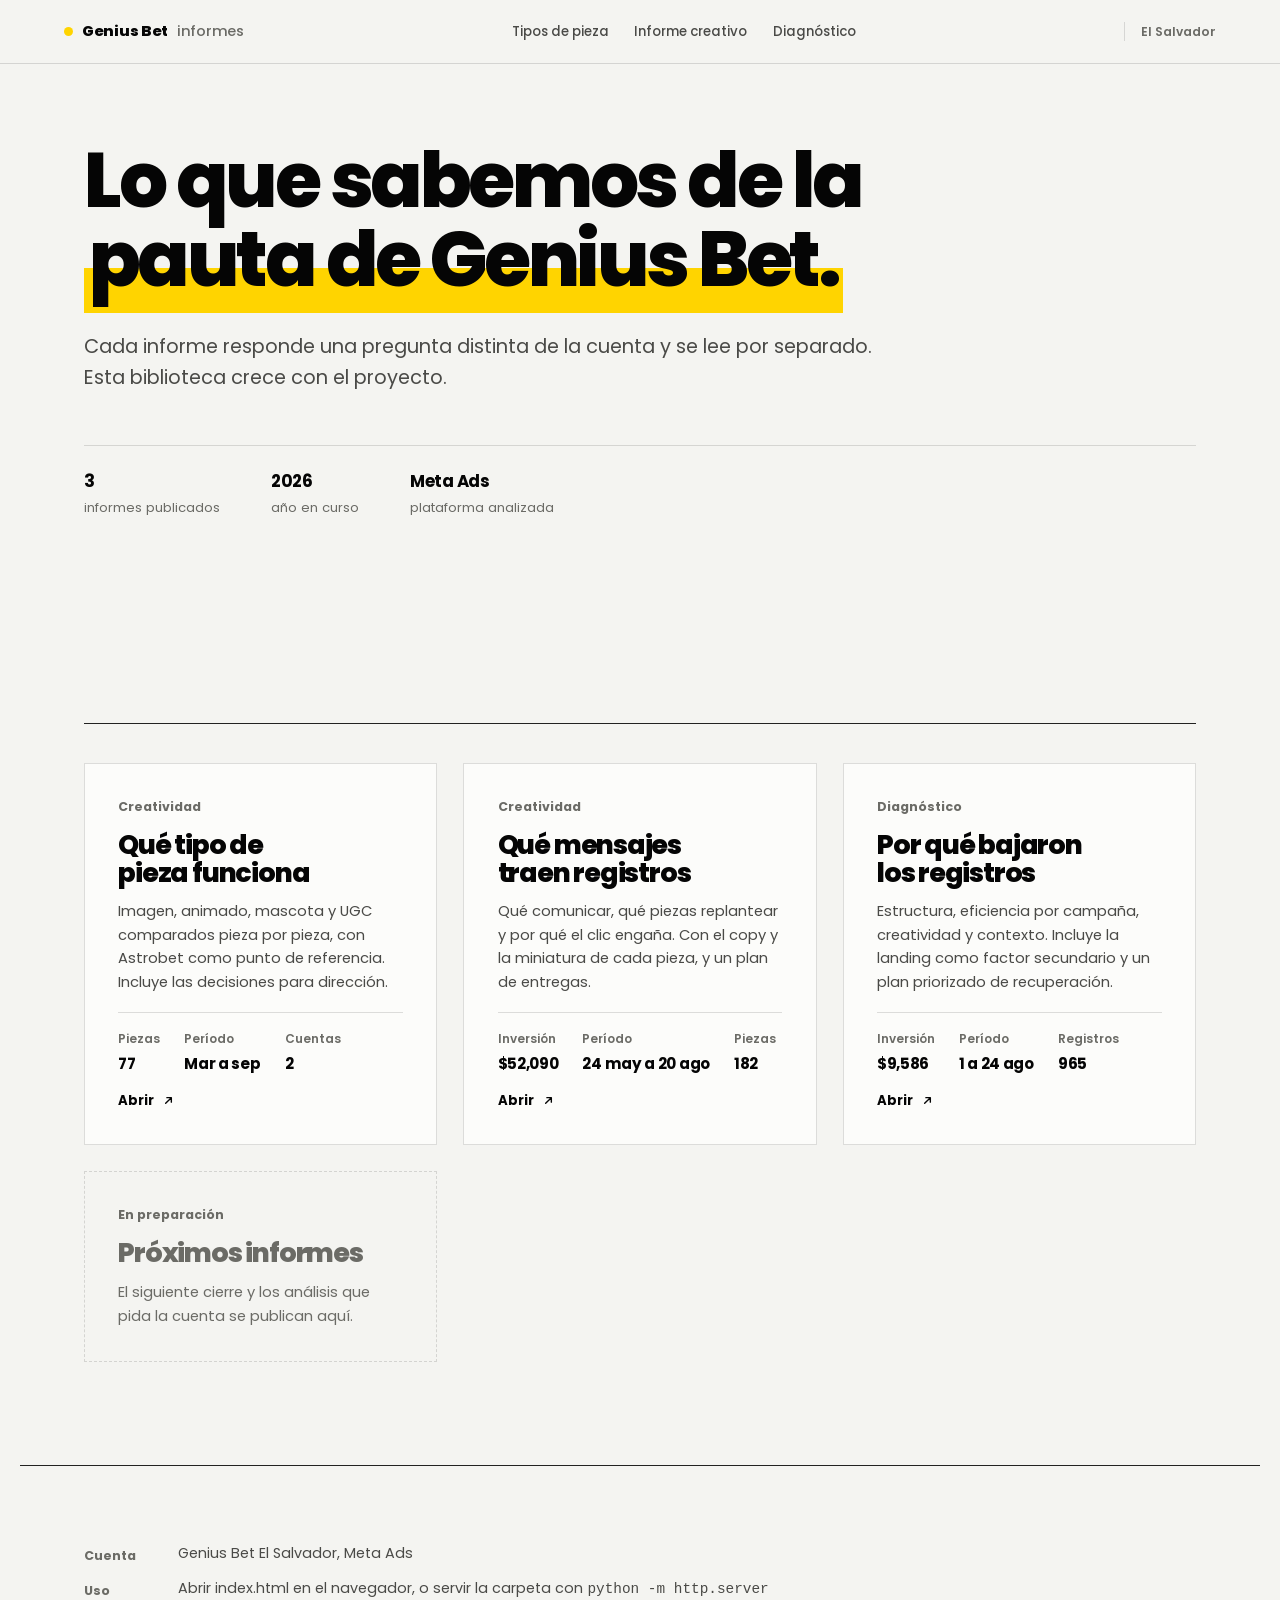
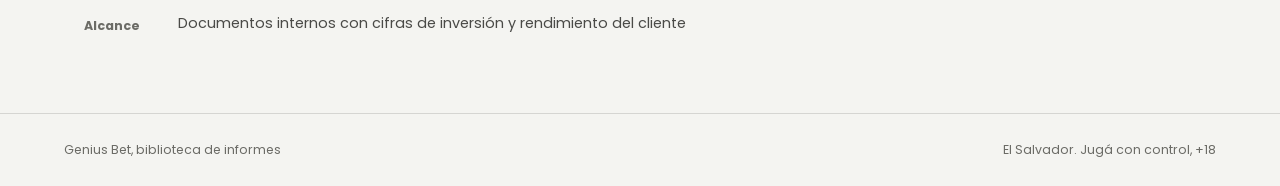
==== commit 12de09f4: "Redisena la biblioteca: un solo sistema visual en papel Reemplaza el lenguaje anterior en las cuatro" ====
--- a/index.html
+++ b/index.html
@@ -5,131 +5,83 @@
   <meta name="viewport" content="width=device-width, initial-scale=1">
   <meta name="description" content="Índice de los informes de la cuenta Genius Bet El Salvador.">
   <meta name="robots" content="noindex, nofollow">
-  <title>Genius Bet | Centro documental</title>
+  <meta name="theme-color" content="#f4f4f1">
+  <title>Genius Bet | Informes</title>
   <link rel="preconnect" href="https://fonts.gstatic.com" crossorigin>
-  <link rel="stylesheet" href="https://fonts.googleapis.com/css2?family=Poppins:wght@400;500;600;700;800;900&display=swap">
+  <link rel="stylesheet" href="https://fonts.googleapis.com/css2?family=Poppins:wght@400;500;600;700;800&display=swap">
   <link rel="stylesheet" href="styles.css">
 </head>
 <body>
-<a class="skip-link" href="#informes">Saltar a los informes</a>
+<a class="skip-link" href="#informes">Ir a los informes</a>
 
-<header class="site-header">
-  <a class="brand" href="index.html" aria-label="Genius Bet, inicio"><span class="brand-mark">G</span><span>GENIUS BET</span></a>
-  <nav aria-label="Navegación principal">
-    <a href="#informes">Informes</a>
-    <a href="diagnostico-agosto-2026.html">Diagnóstico agosto</a>
+<header class="masthead">
+  <a class="wordmark" href="index.html"><i></i>Genius Bet <span>informes</span></a>
+  <nav aria-label="Informes">
+    <a href="tipos-de-pieza.html">Tipos de pieza</a>
     <a href="informe-creativo.html">Informe creativo</a>
+    <a href="diagnostico-agosto-2026.html">Diagnóstico</a>
   </nav>
-  <span class="header-context">SV · 18+</span>
+  <span class="stamp">El Salvador</span>
 </header>
 
 <main id="top">
 
-<section class="s-dark hub-hero">
-  <div>
-    <p class="eyebrow"><span>CENTRO DOCUMENTAL</span><span>2026</span></p>
-    <h1>Informes de<br class="br-d"> <em>Genius Bet.</em></h1>
-    <p class="hub-lead">El punto de entrada a los informes de la cuenta. Cada uno es una página
-    propia, con sus datos y sus recomendaciones. Este índice crece con el proyecto.</p>
-  </div>
-  <aside class="hub-count" aria-label="Informes disponibles">
-    <strong>03</strong>
-    <span>Informes disponibles</span>
-    <p>Diagnóstico de cuenta y análisis creativo.</p>
-  </aside>
-  <div class="logic-flow hub-flow" aria-label="Ruta recomendada de lectura">
-    <a class="flow-step" href="diagnostico-agosto-2026.html">
-      <span>01 · Entender</span>
-      <strong>Qué cambió</strong>
-      <p>Estructura, eficiencia, creatividad y contexto.</p>
-    </a>
-    <a class="flow-step" href="informe-creativo.html">
-      <span>02 · Profundizar</span>
-      <strong>Qué mensaje funciona</strong>
-      <p>Registros, retorno, piezas y formatos.</p>
-    </a>
-    <a class="flow-step is-highlight" href="diagnostico-agosto-2026.html#acciones">
-      <span>03 · Decidir</span>
-      <strong>Qué hacemos ahora</strong>
-      <p>Acciones ejecutadas y prioridades.</p>
-    </a>
+<section class="opening wrap">
+  <h1>Lo que sabemos de la <em>pauta de Genius Bet.</em></h1>
+  <p class="lede">Cada informe responde una pregunta distinta de la cuenta y se lee por separado.
+  Esta biblioteca crece con el proyecto.</p>
+  <div class="opening-meta">
+    <div><b>3</b>informes publicados</div>
+    <div><b>2026</b>año en curso</div>
+    <div><b>Meta Ads</b>plataforma analizada</div>
   </div>
 </section>
 
-<section class="s-light" id="informes">
-  <div class="inner">
-    <div class="s-head">
-      <p class="eyebrow"><span>BIBLIOTECA</span></p>
-      <div><h2>Elegí qué<br class="br-d"> informe abrir.</h2></div>
-      <p>Cada informe responde una pregunta distinta de la cuenta y se lee por separado.</p>
-    </div>
-
-    <div class="doc-grid">
-      <a class="doc-card" href="diagnostico-agosto-2026.html" aria-label="Abrir el diagnóstico de agosto de Meta Ads">
-        <div class="doc-meta">
-          <span class="tag tag-win">Nuevo</span>
-          <span class="tag tag-line">Meta Ads</span>
-          <span class="tag tag-line">Diagnóstico</span>
-        </div>
-        <h3>Diagnóstico agosto 2026</h3>
-        <p>Por qué bajaron los registros: estructura, eficiencia por campaña, creatividad y contexto.
-        Incluye la landing como factor secundario y un plan priorizado de recuperación.</p>
-        <div class="doc-stats" aria-label="Resumen del diagnóstico">
-          <div><span>Inversión</span><strong>$9,586</strong></div>
-          <div><span>Período</span><strong>1—24 AGO</strong></div>
-          <div><span>Registros</span><strong>965</strong></div>
-        </div>
-        <div class="doc-foot"><span>Abrir diagnóstico</span><span>Agosto 2026</span></div>
-      </a>
-
-      <a class="doc-card" href="informe-creativo.html" aria-label="Abrir el informe creativo de Meta Ads">
-        <div class="doc-meta">
-          <span class="tag tag-win">Disponible</span>
-          <span class="tag tag-line">Meta Ads</span>
-          <span class="tag tag-line">Creatividad</span>
-        </div>
-        <h3>Informe creativo Meta Ads</h3>
-        <p>Qué mensajes traen registros, cuáles hacen jugar y qué piezas hay que replantear.
-        Incluye el copy y la miniatura de cada pieza, y un plan de entregas para el próximo mes.</p>
-        <div class="doc-stats" aria-label="Resumen del informe">
-          <div><span>Inversión</span><strong>$52,090</strong></div>
-          <div><span>Período</span><strong>24 MAY—20 AGO</strong></div>
-          <div><span>Piezas</span><strong>182</strong></div>
-        </div>
-        <div class="doc-foot"><span>Abrir informe</span><span>Agosto 2026</span></div>
-      </a>
-
-      <a class="doc-card" href="tipos-de-pieza.html" aria-label="Abrir el informe de tipos de pieza">
-        <div class="doc-meta">
-          <span class="tag tag-win">Disponible</span>
-          <span class="tag tag-line">Meta Ads</span>
-          <span class="tag tag-line">Creatividad</span>
-        </div>
-        <h3>Qué tipo de pieza funciona</h3>
-        <p>Imagen, animado, mascota y UGC/influencer comparados pieza por pieza, con Astrobet
-        como punto de referencia. Seis meses de datos.</p>
-        <div class="doc-stats" aria-label="Resumen del informe">
-          <div><span>Piezas</span><strong>77</strong></div>
-          <div><span>Período</span><strong>MAR—SEP</strong></div>
-          <div><span>Cuentas</span><strong>2</strong></div>
-        </div>
-        <div class="doc-foot"><span>Abrir informe</span><span>Septiembre 2026</span></div>
-      </a>
-
-      <div class="doc-card doc-card-soon">
-        <div class="doc-mark" aria-hidden="true">+</div>
-        <h3>Próximos informes</h3>
-        <div class="doc-foot"><span>En preparación</span><span>—</span></div>
-      </div>
+<section class="band wrap" id="informes">
+  <hr class="divider">
+  <div class="shelf">
+    <a class="card" href="tipos-de-pieza.html">
+      <p class="kind">Creatividad</p>
+      <h2>Qué tipo de pieza funciona</h2>
+      <p>Imagen, animado, mascota y UGC comparados pieza por pieza, con Astrobet como punto de referencia. Incluye las decisiones para dirección.</p>
+      <dl><div><dt>Piezas</dt><dd>77</dd></div><div><dt>Período</dt><dd>Mar a sep</dd></div><div><dt>Cuentas</dt><dd>2</dd></div></dl>
+      <span class="go">Abrir <svg viewBox="0 0 16 16" fill="none" stroke="currentColor" stroke-width="1.7" stroke-linecap="round" stroke-linejoin="round" aria-hidden="true"><path d="M4.5 11.5 11.5 4.5M6 4.5h5.5V10"/></svg></span>
+    </a>
+    <a class="card" href="informe-creativo.html">
+      <p class="kind">Creatividad</p>
+      <h2>Qué mensajes traen registros</h2>
+      <p>Qué comunicar, qué piezas replantear y por qué el clic engaña. Con el copy y la miniatura de cada pieza, y un plan de entregas.</p>
+      <dl><div><dt>Inversión</dt><dd>$52,090</dd></div><div><dt>Período</dt><dd>24 may a 20 ago</dd></div><div><dt>Piezas</dt><dd>182</dd></div></dl>
+      <span class="go">Abrir <svg viewBox="0 0 16 16" fill="none" stroke="currentColor" stroke-width="1.7" stroke-linecap="round" stroke-linejoin="round" aria-hidden="true"><path d="M4.5 11.5 11.5 4.5M6 4.5h5.5V10"/></svg></span>
+    </a>
+    <a class="card" href="diagnostico-agosto-2026.html">
+      <p class="kind">Diagnóstico</p>
+      <h2>Por qué bajaron los registros</h2>
+      <p>Estructura, eficiencia por campaña, creatividad y contexto. Incluye la landing como factor secundario y un plan priorizado de recuperación.</p>
+      <dl><div><dt>Inversión</dt><dd>$9,586</dd></div><div><dt>Período</dt><dd>1 a 24 ago</dd></div><div><dt>Registros</dt><dd>965</dd></div></dl>
+      <span class="go">Abrir <svg viewBox="0 0 16 16" fill="none" stroke="currentColor" stroke-width="1.7" stroke-linecap="round" stroke-linejoin="round" aria-hidden="true"><path d="M4.5 11.5 11.5 4.5M6 4.5h5.5V10"/></svg></span>
+    </a>
+    <div class="card is-empty">
+      <p class="kind">En preparación</p>
+      <h2>Próximos informes</h2>
+      <p>El siguiente cierre y los análisis que pida la cuenta se publican aquí.</p>
     </div>
   </div>
 </section>
 
+<section class="colophon wrap">
+  <dl>
+    <dt>Cuenta</dt><dd>Genius Bet El Salvador, Meta Ads</dd>
+    <dt>Uso</dt><dd>Abrir index.html en el navegador, o servir la carpeta con <code>python -m http.server</code></dd>
+    <dt>Alcance</dt><dd>Documentos internos con cifras de inversión y rendimiento del cliente</dd>
+  </dl>
+</section>
+
 </main>
 
-<footer>
-  <span>Genius Bet · Centro documental</span>
-  <span>El Salvador · 18+ · Jugá con control</span>
+<footer class="footer">
+  <span>Genius Bet, biblioteca de informes</span>
+  <span>El Salvador. Jugá con control, +18</span>
 </footer>
 
 </body>
--- a/styles.css
+++ b/styles.css
@@ -1,388 +1,647 @@
+/* ============================================================================
+   Genius Bet · sistema visual de los informes
+   Un solo tema: papel. Poppins. El amarillo de marca es el unico acento.
+   ========================================================================= */
+
 :root{
-  --ink:#050505; --ink-soft:#141414; --paper:#f4f4f1; --white:#fff;
-  --yellow:#ffd400; --yellow-soft:#ffe86a; --on-yellow:#574900;
-  --blue:#315cff; --blue-soft:#7894ff; --green:#55c98a; --red:#ff5c5c;
-  --radius:22px; --max:1340px;
-  --shadow:0 28px 80px rgba(0,0,0,.16);
-  color-scheme:dark;
-}
-/* Cada seccion declara su propio juego de tokens: los componentes leen estos
-   y funcionan igual sobre negro o sobre papel, sin cadenas de override. */
-.s-dark{ --bg:var(--ink); --fg:var(--white); --muted:#a8a8a8; --muted-2:#8c8c8c;
-  --line:rgba(255,255,255,.16); --card:#101010; --card-2:#171717; --track:#282828; --grid:#2d2d2d;
-  --hi:var(--yellow); --warn:var(--red); }
-.s-light{ --bg:var(--paper); --fg:var(--ink); --muted:#5d5d5d; --muted-2:#777;
-  --line:rgba(5,5,5,.14); --card:#fff; --card-2:#f8f8f5; --track:#e3e3de; --grid:#dcdcd6;
-  --hi:var(--ink); --warn:#c2261c; }
-
-*{box-sizing:border-box}
-html{scroll-behavior:smooth}
+  /* --- marca (bloqueada) --- */
+  --ink:#050505;
+  --paper:#f4f4f1;
+  --accent:#ffd400;
+
+  /* --- neutros derivados del negro de marca --- */
+  --ink-secondary:#4a4a47;     /* 8.2:1 sobre papel */
+  --ink-muted:#6b6b66;         /* 5.0:1 sobre papel */
+  --raised:#fcfcfa;
+  --sunken:#e7e6e1;
+  --rule:rgba(5,5,5,.13);
+  --rule-strong:rgba(5,5,5,.88);
+  --accent-ink:#3d3300;        /* texto sobre amarillo, 9.4:1 */
+  --accent-deep:#7d6800;       /* amarillo legible sobre papel, 5.2:1 */
+
+  /* --- invertido: un unico momento en toda la pagina --- */
+  --inv-ground:#050505;
+  --inv-text:#f4f4f1;
+  --inv-secondary:#aaa9a4;
+  --inv-rule:rgba(244,244,241,.18);
+
+  /* --- semantica de dato --- */
+  --neg:#c2261c;
+
+  --measure:68ch;
+  --gutter:clamp(20px,5vw,72px);
+  --max:1240px;
+  --step:clamp(72px,8vw,128px);
+
+  --ease:cubic-bezier(.2,.7,.3,1);
+  color-scheme:light;
+}
+
+/* ---------------------------------------------------------------- base --- */
+*,*::before,*::after{box-sizing:border-box}
+html{-webkit-text-size-adjust:100%}
+@media (prefers-reduced-motion:no-preference){ html{scroll-behavior:smooth} }
+
 body{
-  margin:0; background:var(--ink); color:var(--white);
+  margin:0;
+  background:var(--paper);
+  color:var(--ink);
   font-family:Poppins,ui-sans-serif,-apple-system,"Segoe UI",sans-serif,
     "Segoe UI Emoji","Apple Color Emoji","Noto Color Emoji";
-  font-size:16px; line-height:1.45;
-}
+  font-size:17px;
+  line-height:1.6;
+  -webkit-font-smoothing:antialiased;
+}
+
+/* las superficies que no dibujamos tambien son parte del diseno */
+::selection{background:var(--accent); color:var(--accent-ink)}
+html{caret-color:var(--ink); accent-color:var(--ink)}
+::-webkit-scrollbar{width:12px; height:12px}
+::-webkit-scrollbar-track{background:var(--sunken)}
+::-webkit-scrollbar-thumb{background:#c6c5be; border:3px solid var(--sunken); border-radius:99px}
+::-webkit-scrollbar-thumb:hover{background:var(--ink-secondary)}
+html{scrollbar-color:#c6c5be var(--sunken); scrollbar-width:thin}
+:focus-visible{outline:2px solid var(--ink); outline-offset:3px; border-radius:2px}
+
 img{display:block; max-width:100%}
-h1,h2,h3,h4,p{text-wrap:pretty}
-h1,h2,h3{overflow-wrap:break-word}
-h1 em,h2 em,h3 em{font-style:normal; color:var(--yellow)}
-.s-light h1 em,.s-light h2 em{color:var(--ink); text-decoration:underline; text-decoration-color:var(--yellow); text-decoration-thickness:.13em; text-underline-offset:.06em}
-b,strong{font-weight:700}
-.skip-link{position:fixed; top:8px; left:8px; z-index:100; transform:translateY(-150%);
-  background:var(--yellow); color:var(--ink); padding:10px 16px; border-radius:999px; font-weight:800}
+h1,h2,h3,h4{margin:0; font-weight:800; letter-spacing:-.045em; line-height:1.03; text-wrap:balance}
+p{margin:0}
+strong,b{font-weight:700}
+a{color:inherit; text-decoration-thickness:1px; text-underline-offset:3px}
+.tnum{font-variant-numeric:tabular-nums}
+
+.skip-link{
+  position:fixed; top:10px; left:10px; z-index:120; transform:translateY(-180%);
+  background:var(--ink); color:var(--paper); padding:12px 18px;
+  font-weight:600; font-size:.85rem; text-decoration:none;
+}
 .skip-link:focus{transform:translateY(0)}
 
-/* ---------- cabecera ---------- */
-.site-header{position:fixed; inset:0 0 auto; z-index:50; height:74px; display:flex; align-items:center;
-  justify-content:space-between; gap:28px; padding:0 clamp(22px,4vw,72px);
-  background:rgba(5,5,5,.82); border-bottom:1px solid rgba(255,255,255,.16); backdrop-filter:blur(18px)}
-.brand{display:inline-flex; align-items:center; gap:11px; font-weight:900; letter-spacing:.06em; font-size:.92rem; color:var(--white); text-decoration:none}
-.brand-mark{width:35px; height:35px; display:grid; place-items:center; border:2px solid var(--yellow);
-  color:var(--yellow); border-radius:50%; font-size:.9rem}
-.site-header nav{display:flex; gap:clamp(14px,2.4vw,34px); color:#d1d1d1; font-size:.82rem}
-.site-header nav a{position:relative; color:inherit; text-decoration:none; white-space:nowrap}
-.site-header nav a::after{content:""; position:absolute; left:0; bottom:-7px; width:100%; height:2px;
-  background:var(--yellow); transform:scaleX(0); transform-origin:left; transition:transform .22s ease}
-.site-header nav a:hover::after,.site-header nav a:focus-visible::after{transform:scaleX(1)}
-.header-context{color:var(--yellow); border:1px solid var(--yellow); border-radius:999px; padding:7px 12px;
-  font-size:.7rem; font-weight:800; letter-spacing:.1em; white-space:nowrap}
-@media (max-width:900px){ .site-header nav{display:none} }
-
-/* ---------- secciones ---------- */
-section{background:var(--bg); color:var(--fg); padding:clamp(52px,6vw,92px) clamp(22px,4.5vw,72px);
-  scroll-margin-top:74px}
-.inner{width:100%; max-width:var(--max); margin:0 auto}
-.eyebrow{margin:0 0 18px; display:flex; align-items:center; flex-wrap:wrap; gap:10px; color:var(--yellow);
-  font-size:.68rem; font-weight:900; letter-spacing:.17em; text-transform:uppercase}
-.eyebrow span:first-child{border:1px solid var(--yellow); border-radius:999px; padding:7px 13px}
-.s-light .eyebrow{color:var(--ink)} .s-light .eyebrow span:first-child{border-color:var(--ink)}
-.s-head{display:grid; grid-template-columns:minmax(0,1.15fr) minmax(280px,.65fr); gap:clamp(24px,4vw,64px);
-  align-items:end; margin-bottom:clamp(28px,3.5vw,46px)}
-.s-head .eyebrow{grid-column:1/-1}
-.s-head h2{margin:0; font-size:clamp(1.8rem,3.65vw,3.55rem); line-height:.95; letter-spacing:-.048em; font-weight:800}
-.s-head > p:not(.eyebrow){margin:0; max-width:590px; color:var(--muted); font-size:.94rem; line-height:1.55}
-
-/* ---------- portada ---------- */
-.hero{min-height:min(76svh,760px); padding-top:124px; display:grid; align-content:end}
-.hero h1{margin:0; max-width:1080px; font-size:clamp(2rem,5.1vw,4.95rem); line-height:.91;
-  letter-spacing:-.062em; font-weight:800}
-.hero-lead{max-width:760px; margin:25px 0 0; color:#c2c2c2; font-size:clamp(.94rem,1.15vw,1.08rem); line-height:1.55}
-.hero-lead b{color:var(--white); font-weight:700}
-.hero-stats{display:grid; grid-template-columns:repeat(4,1fr); gap:1px; margin:34px 0 0;
-  background:rgba(255,255,255,.16); border:1px solid rgba(255,255,255,.16); border-radius:20px; overflow:hidden}
-.hero-stats div{padding:16px 18px; background:var(--ink-soft)}
-.hero-stats dt{color:#a8a8a8; font-size:.7rem; font-weight:700; text-transform:uppercase; letter-spacing:.12em}
-.hero-stats dd{margin:6px 0 0; color:var(--yellow); font-size:clamp(1.35rem,2vw,1.95rem);
-  font-weight:900; letter-spacing:-.05em; font-variant-numeric:tabular-nums}
-.hero-stats dd small{display:block; margin:6px 0 0; color:#8c8c8c; font-size:.7rem;
-  font-weight:400; letter-spacing:0; line-height:1.4}
-@media (max-width:900px){ .hero-stats{grid-template-columns:repeat(2,1fr)} }
-@media (max-width:520px){ .hero-stats{grid-template-columns:1fr} }
-
-/* ---------- etiquetas ---------- */
-.tag{display:inline-flex; align-items:center; padding:6px 11px; border-radius:999px; font-size:.63rem;
-  font-weight:800; letter-spacing:.1em; text-transform:uppercase; white-space:nowrap}
-.tag-win{background:var(--yellow); color:var(--ink)}
-.tag-mid{border:1px solid var(--hi); color:var(--hi)}
-.tag-out{border:1px solid var(--warn); color:var(--warn)}
-.tag-line{border:1px solid var(--line); color:var(--muted)}
-
-/* ---------- paneles ---------- */
-.duo{display:grid; grid-template-columns:repeat(auto-fit,minmax(300px,1fr)); gap:16px}
-.panel{padding:clamp(20px,2.4vw,30px); border:1px solid var(--line); border-radius:var(--radius); background:var(--card)}
-.panel-hi{background:var(--yellow); border-color:var(--yellow); color:var(--ink)}
-.panel-hi .eyebrow{color:var(--on-yellow)} .panel-hi .eyebrow span:first-child{border-color:var(--on-yellow)}
-.panel-hi p:not(.eyebrow){color:var(--on-yellow)} .panel-hi h3{color:var(--ink)}
-.panel h3{margin:0 0 10px; font-size:clamp(1.2rem,1.8vw,1.75rem); line-height:1.04; letter-spacing:-.035em; font-weight:800}
-.panel p:not(.eyebrow){margin:0 0 .75em; color:var(--muted); font-size:.9rem; line-height:1.52}
-.panel>.tag{align-self:flex-start;margin-bottom:14px}
+/* ------------------------------------------------------------- cabecera --- */
+.masthead{
+  position:sticky; top:0; z-index:60;
+  display:flex; align-items:center; justify-content:space-between; gap:24px;
+  height:64px; padding-inline:var(--gutter);
+  background:color-mix(in srgb, var(--paper) 86%, transparent);
+  backdrop-filter:blur(14px); -webkit-backdrop-filter:blur(14px);
+  border-bottom:1px solid var(--rule);
+}
+.wordmark{
+  display:inline-flex; align-items:center; gap:9px; text-decoration:none;
+  font-weight:800; font-size:.92rem; letter-spacing:-.02em; white-space:nowrap;
+}
+.wordmark i{width:9px; height:9px; border-radius:50%; background:var(--accent); flex:0 0 auto}
+.wordmark span{color:var(--ink-muted); font-weight:500}
+.masthead nav{display:flex; gap:clamp(14px,2vw,26px); font-size:.83rem; font-weight:500; min-width:0}
+.masthead nav a{color:var(--ink-secondary); text-decoration:none; white-space:nowrap;
+  transition:color .2s var(--ease)}
+.masthead nav a:hover{color:var(--ink)}
+.masthead .stamp{font-size:.76rem; font-weight:600; color:var(--ink-muted);
+  border-left:1px solid var(--rule); padding-left:16px; white-space:nowrap}
+@media (max-width:1000px){ .masthead nav{display:none} }
+@media (max-width:520px){ .masthead .stamp{display:none} }
+
+/* ----------------------------------------------------------- estructura --- */
+.wrap{max-width:var(--max); margin-inline:auto; padding-inline:var(--gutter)}
+.band{padding-block:var(--step)}
+.band + .band{padding-top:0}
+.lede{max-width:var(--measure); color:var(--ink-secondary); font-size:1.075rem}
+.note{max-width:var(--measure); color:var(--ink-muted); font-size:.9rem; line-height:1.55}
+.head{margin-bottom:clamp(30px,4vw,48px)}
+.head h2{font-size:clamp(1.9rem,4.2vw,3.4rem)}
+.head .lede{margin-top:18px}
+.divider{border:0; border-top:1px solid var(--rule-strong); margin:0 0 clamp(26px,3vw,40px)}
+
+/* ------------------------------------------------------------- portada --- */
+.opening{padding-top:clamp(44px,6vw,84px); padding-bottom:var(--step)}
+.opening h1{font-size:clamp(2.3rem,6vw,5.4rem); max-width:17ch}
+.opening h1 em{font-style:normal; box-decoration-break:clone; -webkit-box-decoration-break:clone;
+  padding-inline:.06em; background:linear-gradient(transparent 58%, var(--accent) 58%)}
+.opening .lede{margin-top:clamp(22px,3vw,32px); font-size:clamp(1.05rem,1.55vw,1.22rem)}
+.opening-meta{
+  display:flex; flex-wrap:wrap; gap:22px clamp(28px,4vw,56px);
+  margin-top:clamp(34px,4vw,52px); padding-top:22px; border-top:1px solid var(--rule);
+  font-size:.82rem; color:var(--ink-muted);
+}
+.opening-meta div{display:grid; gap:3px}
+.opening-meta b{font-weight:700; color:var(--ink); font-size:1.05rem;
+  font-variant-numeric:tabular-nums; letter-spacing:-.03em}
+
+/* ------------------------------------------------ slab invertido (unico) --- */
+.slab{background:var(--inv-ground); color:var(--inv-text); padding-block:clamp(56px,7vw,104px)}
+.slab h2{font-size:clamp(1.8rem,3.8vw,3rem); max-width:20ch}
+.slab .lede{color:var(--inv-secondary); margin-top:18px}
+.slab .divider{border-top-color:rgba(244,244,241,.85)}
+.calls{display:grid; gap:clamp(28px,3.4vw,48px); margin-top:clamp(34px,4vw,52px);
+  grid-template-columns:repeat(2,minmax(0,1fr))}
+@media (max-width:720px){ .calls{grid-template-columns:1fr} }
+.call{display:grid; gap:12px; align-content:start}
+.call h3{font-size:1.2rem; letter-spacing:-.03em; line-height:1.22}
+.call p{color:var(--inv-secondary); font-size:.93rem; line-height:1.55}
+.call .verdict{display:inline-block; font-size:.8rem; font-weight:700; color:var(--accent);
+  border-top:2px solid var(--accent); padding-top:10px; letter-spacing:-.01em}
+.slab-foot{margin-top:clamp(38px,4vw,56px); padding-top:22px; border-top:1px solid var(--inv-rule);
+  color:var(--inv-secondary); font-size:.88rem; max-width:var(--measure)}
+.slab-foot b{color:var(--inv-text)}
+
+/* --------------------------------------------------------- tipos de pieza --- */
+.types{display:grid; gap:clamp(26px,3vw,42px)}
+.type{display:grid; gap:clamp(18px,2.6vw,32px); align-items:center;
+  padding-block:clamp(18px,2.2vw,26px);
+  grid-template-columns:minmax(0,168px) minmax(0,1fr) minmax(0,224px);
+  border-top:1px solid var(--rule)}
+.types .type:last-child{border-bottom:1px solid var(--rule)}
+.type figure{margin:0}
+.type figure img{width:100%; aspect-ratio:1/1; object-fit:cover; background:var(--sunken)}
+.type h3{font-size:clamp(1.25rem,2.3vw,1.8rem)}
+.type p{margin-top:10px; color:var(--ink-secondary); font-size:.94rem; max-width:42ch}
+.share{display:grid; gap:11px}
+.share-row{display:grid; grid-template-columns:72px 1fr 40px; gap:12px; align-items:center; font-size:.77rem}
+.share-row span{color:var(--ink-muted); font-weight:600}
+.share-row b{text-align:right; font-weight:700; font-variant-numeric:tabular-nums}
+.share-bar{height:10px; background:var(--sunken)}
+.share-bar i{display:block; height:100%; background:var(--ink); transform-origin:left center}
+.share-row.is-accent .share-bar i{background:var(--accent)}
+@media (max-width:900px){
+  .type{grid-template-columns:130px minmax(0,1fr)}
+  .type .share{grid-column:1 / -1}
+}
+@media (max-width:520px){
+  .type{grid-template-columns:1fr}
+  .type figure{max-width:190px}
+}
+
+/* ------------------------------------------------------------- figuras --- */
+.figure{margin:0}
+.figure figcaption{margin-top:22px; padding-top:16px; border-top:1px solid var(--rule);
+  color:var(--ink-muted); font-size:.88rem; max-width:var(--measure)}
+.figure figcaption b{color:var(--ink)}
+.axis{display:flex; justify-content:space-between; align-items:baseline; gap:16px;
+  font-size:.78rem; font-weight:600; color:var(--ink-muted); margin-bottom:20px}
+
+/* barras de indice */
+.bars{display:grid; gap:clamp(18px,2.4vw,26px)}
+.bar-row{display:grid; gap:9px}
+.bar-head{display:flex; justify-content:space-between; align-items:baseline; gap:16px}
+.bar-head .name{font-weight:600; font-size:.95rem}
+.bar-head .val{font-weight:800; font-size:1.28rem; letter-spacing:-.04em; font-variant-numeric:tabular-nums}
+.bar-track{position:relative; height:14px; background:var(--sunken)}
+.bar-track i{display:block; height:100%; background:var(--ink); transform-origin:left center}
+.bar-track i.is-over{background:var(--neg)}
+.bar-track i.is-best{background:var(--accent)}
+.bar-mark{position:absolute; inset-block:-7px; width:1px; background:var(--rule-strong)}
+.bar-row:first-child .bar-mark::after{content:"100"; position:absolute; left:50%;
+  transform:translateX(-50%); top:-19px; font-size:.7rem; font-weight:700;
+  color:var(--ink-muted); font-variant-numeric:tabular-nums}
+.bar-foot{display:flex; justify-content:space-between; gap:16px; font-size:.76rem; color:var(--ink-muted)}
+
+/* rango entre la mejor y la peor pieza de una familia */
+.ranges{display:grid; gap:clamp(32px,3.4vw,46px)}
+.range-head{display:flex; justify-content:space-between; align-items:baseline; gap:16px}
+.range-head .name{font-weight:600; font-size:.95rem}
+.range-head .span{font-size:.77rem; color:var(--ink-muted); font-variant-numeric:tabular-nums}
+.range-track{position:relative; height:14px; background:var(--sunken); margin-top:26px}
+.range-fill{position:absolute; top:0; height:14px; transform-origin:left center;
+  background:linear-gradient(90deg,var(--accent),var(--neg))}
+.range-mark{position:absolute; inset-block:-7px; width:1px; background:var(--rule-strong)}
+.range-pin{position:absolute; top:-4px; width:22px; height:22px; margin-left:-11px; border-radius:50%;
+  background:var(--paper); border:3px solid var(--ink)}
+.range-pin.lo{border-color:var(--accent)}
+.range-pin.hi{border-color:var(--neg)}
+.range-pin em{position:absolute; left:50%; transform:translateX(-50%); top:-23px; font-style:normal;
+  font-size:.76rem; font-weight:800; font-variant-numeric:tabular-nums; white-space:nowrap}
+.range-foot{display:flex; justify-content:space-between; gap:20px; margin-top:12px;
+  font-size:.76rem; color:var(--ink-muted)}
+.range-foot b{color:var(--ink-secondary); font-weight:600}
+
+/* ------------------------------------------------- comparacion de a dos --- */
+.split{display:grid; gap:clamp(22px,3vw,36px);
+  grid-template-columns:repeat(auto-fit,minmax(min(100%,280px),1fr))}
+.side{padding-top:24px; border-top:2px solid var(--rule-strong)}
+.side.is-win{border-top-color:var(--accent)}
+.side.is-lose{border-top-color:var(--neg)}
+.side .score{font-size:clamp(3rem,7vw,5rem); font-weight:800; letter-spacing:-.055em; line-height:.85;
+  font-variant-numeric:tabular-nums}
+.side.is-win .score{color:var(--accent-deep)}
+.side.is-lose .score{color:var(--neg)}
+.side h3{margin-top:14px; font-size:1.22rem}
+.side p{margin-top:10px; color:var(--ink-secondary); font-size:.93rem; max-width:44ch}
+.side ul{margin:16px 0 0; padding:0; list-style:none; display:grid; gap:6px;
+  font-size:.82rem; color:var(--ink-muted)}
+
+/* ----------------------------------------------------------- las piezas --- */
+.works{display:grid; gap:clamp(16px,2vw,26px);
+  grid-template-columns:repeat(auto-fill,minmax(min(100%,230px),1fr))}
+.works.is-pair{grid-template-columns:repeat(auto-fit,minmax(min(100%,300px),1fr));
+  max-width:820px; gap:clamp(20px,3vw,34px)}
+.work figure{margin:0; position:relative; overflow:hidden; background:var(--sunken)}
+.work figure img{width:100%; aspect-ratio:4/5; object-fit:cover; transition:transform .5s var(--ease)}
+@media (prefers-reduced-motion:no-preference){ .work:hover figure img{transform:scale(1.03)} }
+.work figure b{position:absolute; left:0; top:0; padding:7px 11px;
+  background:var(--ink); color:var(--paper); font-size:.78rem; font-weight:800;
+  font-variant-numeric:tabular-nums}
+.work.is-win figure b{background:var(--accent); color:var(--accent-ink)}
+.work-body{padding-top:14px; display:grid; gap:7px}
+.work-body h3{font-size:.97rem; letter-spacing:-.03em; line-height:1.25}
+.work-kind{font-size:.78rem; color:var(--ink-muted); font-weight:600}
+.work-body p{font-size:.86rem; color:var(--ink-secondary); line-height:1.5}
+.work-stats{display:flex; gap:20px; padding-top:11px; border-top:1px solid var(--rule);
+  font-size:.76rem; color:var(--ink-muted)}
+.work-stats b{display:block; color:var(--ink); font-size:.94rem; font-weight:700;
+  font-variant-numeric:tabular-nums; letter-spacing:-.02em}
+
+/* ---------------------------------------------------------------- tabla --- */
+.table-scroll{overflow-x:auto}
+table{width:100%; min-width:620px; border-collapse:collapse; font-size:.92rem}
+thead th{text-align:left; font-size:.78rem; font-weight:700; color:var(--ink-muted);
+  padding:0 18px 12px 0; border-bottom:1px solid var(--rule-strong)}
+thead th + th{text-align:right; padding-inline:18px 0}
+tbody th{text-align:left; font-weight:600; padding:16px 18px 16px 0; vertical-align:top}
+tbody td{text-align:right; padding:16px 0 16px 18px; color:var(--ink-secondary);
+  font-variant-numeric:tabular-nums; vertical-align:top}
+tbody tr + tr th, tbody tr + tr td{border-top:1px solid var(--rule)}
+tbody td b{color:var(--ink); font-weight:700}
+
+/* --------------------------------------------------------------- reglas --- */
+.rules{display:grid; gap:clamp(30px,3.5vw,48px);
+  grid-template-columns:repeat(auto-fit,minmax(min(100%,320px),1fr))}
+.rule-col h3{font-size:1.45rem; padding-bottom:16px; border-bottom:2px solid var(--neg)}
+.rule-col.is-yes h3{border-bottom-color:var(--accent)}
+.rule-col ol{margin:22px 0 0; padding:0; list-style:none; display:grid; gap:20px; counter-reset:r}
+.rule-col li{counter-increment:r; display:grid; grid-template-columns:26px minmax(0,1fr); gap:14px}
+.rule-col li::before{content:counter(r,decimal-leading-zero); font-size:.78rem; font-weight:700;
+  color:var(--ink-muted); padding-top:.4em; font-variant-numeric:tabular-nums}
+.rule-col li b{display:block; font-size:1rem; letter-spacing:-.02em; line-height:1.3}
+.rule-col li p{margin-top:5px; color:var(--ink-secondary); font-size:.9rem; line-height:1.5}
+
+/* ------------------------------------------------------------ el encargo --- */
+.orders{margin:0; padding:0; list-style:none}
+.orders li{display:grid; grid-template-columns:minmax(0,1fr) minmax(0,1.5fr);
+  gap:clamp(14px,4vw,64px); padding-block:clamp(22px,2.6vw,32px); border-top:1px solid var(--rule)}
+.orders li:last-child{border-bottom:1px solid var(--rule)}
+.orders h3{font-size:clamp(1.1rem,1.9vw,1.45rem)}
+.orders p{color:var(--ink-secondary); font-size:.93rem; max-width:54ch}
+@media (max-width:760px){ .orders li{grid-template-columns:1fr; gap:10px} }
+
+/* -------------------------------------------------------------- colofon --- */
+.colophon{padding-block:clamp(48px,6vw,80px); border-top:1px solid var(--rule-strong)}
+.colophon dl{display:grid; grid-template-columns:auto minmax(0,1fr);
+  gap:12px clamp(20px,3vw,40px); margin:0; max-width:920px}
+.colophon dt{font-size:.78rem; font-weight:700; color:var(--ink-muted); padding-top:.25em;
+  white-space:nowrap}
+.colophon dd{margin:0; color:var(--ink-secondary); font-size:.9rem; line-height:1.5}
+@media (max-width:560px){
+  .colophon dl{grid-template-columns:1fr; gap:2px}
+  .colophon dt{padding-top:16px}
+}
+.footer{padding:26px var(--gutter); border-top:1px solid var(--rule);
+  display:flex; flex-wrap:wrap; justify-content:space-between; gap:12px;
+  color:var(--ink-muted); font-size:.78rem}
+
+/* --------------------------------------------------------------- indice --- */
+.shelf{display:grid; gap:clamp(18px,2.4vw,26px);
+  grid-template-columns:repeat(auto-fit,minmax(min(100%,290px),1fr))}
+.card{display:grid; align-content:start; gap:14px; padding:clamp(24px,2.6vw,34px);
+  background:var(--raised); border:1px solid var(--rule); text-decoration:none; color:inherit;
+  transition:border-color .25s var(--ease), transform .25s var(--ease)}
+@media (prefers-reduced-motion:no-preference){
+  a.card:hover{transform:translateY(-3px); border-color:var(--ink)}
+}
+.card .kind{font-size:.78rem; font-weight:700; color:var(--ink-muted)}
+.card h2{font-size:clamp(1.28rem,2.1vw,1.75rem)}
+.card p{color:var(--ink-secondary); font-size:.92rem}
+.card dl{display:flex; gap:24px; margin:4px 0 0; padding-top:16px; border-top:1px solid var(--rule)}
+.card dt{font-size:.75rem; color:var(--ink-muted); font-weight:600}
+.card dd{margin:3px 0 0; font-weight:700; font-size:.95rem; font-variant-numeric:tabular-nums;
+  letter-spacing:-.02em}
+.card .go{display:inline-flex; align-items:center; gap:8px; font-size:.82rem; font-weight:700}
+.card .go svg{width:13px; height:13px; transition:transform .25s var(--ease)}
+@media (prefers-reduced-motion:no-preference){ a.card:hover .go svg{transform:translate(3px,-3px)} }
+.card.is-empty{background:none; border-style:dashed}
+.card.is-empty h2, .card.is-empty p{color:var(--ink-muted)}
+
+/* --------------------------------------------------------------- motion --- */
+/* Un solo momento autorado: el dato se dibuja cuando su figura entra en pantalla. */
+@media (prefers-reduced-motion:no-preference){
+  .grow .bar-track i,
+  .grow .range-fill,
+  .grow .share-bar i{transform:scaleX(0); transition:transform .85s var(--ease)}
+  .grow .range-pin,
+  .grow .bar-head .val{opacity:0; transition:opacity .45s var(--ease) .4s}
+  .grow.is-in .bar-track i,
+  .grow.is-in .range-fill,
+  .grow.is-in .share-bar i{transform:scaleX(1)}
+  .grow.is-in .range-pin,
+  .grow.is-in .bar-head .val{opacity:1}
+}
+
+/* ============================================================================
+   Informes anteriores. Los nombres de clase se heredan como enganches;
+   el lenguaje visual es el mismo de arriba: papel, Poppins, un solo acento.
+   ========================================================================= */
+
+.s-dark, .s-light{background:var(--paper); color:var(--ink); padding-block:var(--step)}
+.s-dark + .s-dark, .s-light + .s-light, .s-dark + .s-light, .s-light + .s-dark{padding-top:0}
+.inner{max-width:var(--max); margin-inline:auto; padding-inline:var(--gutter)}
+.hero{padding-top:clamp(44px,6vw,84px); min-height:0; display:block}
+.hero h1{font-size:clamp(2.3rem,6vw,5.4rem); max-width:17ch}
+.hero h1 em{font-style:normal; box-decoration-break:clone; -webkit-box-decoration-break:clone;
+  padding-inline:.06em; background:linear-gradient(transparent 58%, var(--accent) 58%)}
+.hero-lead{max-width:var(--measure); margin-top:clamp(22px,3vw,32px); color:var(--ink-secondary);
+  font-size:clamp(1.05rem,1.55vw,1.22rem)}
+.hero-lead b{color:var(--ink)}
+
+/* la fila de cifras de portada deja de ser una rejilla de tarjetas */
+.hero-stats{display:flex; flex-wrap:wrap; gap:22px clamp(28px,4vw,56px);
+  margin:clamp(34px,4vw,52px) 0 0; padding-top:22px; border:0; border-top:1px solid var(--rule);
+  background:none; border-radius:0; overflow:visible}
+.hero-stats div{padding:0; background:none; display:grid; gap:3px}
+.hero-stats dt{font-size:.82rem; color:var(--ink-muted); font-weight:500; letter-spacing:0;
+  text-transform:none; order:2}
+.hero-stats dd{margin:0; color:var(--ink); font-size:1.05rem; font-weight:700; letter-spacing:-.03em;
+  font-variant-numeric:tabular-nums; order:1}
+.hero-stats dd small{display:block; margin-top:2px; font-size:.82rem; font-weight:400;
+  color:var(--ink-muted); letter-spacing:0}
+
+/* titulares de seccion: la etiqueta numerada se retira en el marcado */
+.s-head{display:grid; gap:18px; margin-bottom:clamp(30px,4vw,48px); max-width:none; align-items:start}
+.s-head h2{font-size:clamp(1.9rem,4.2vw,3.4rem); max-width:20ch}
+.s-head > p{max-width:var(--measure); color:var(--ink-secondary); font-size:1.075rem}
+.s-head h2 em{font-style:normal; box-decoration-break:clone; -webkit-box-decoration-break:clone;
+  padding-inline:.06em; background:linear-gradient(transparent 58%, var(--accent) 58%)}
+@media (min-width:900px){
+  .s-head{grid-template-columns:minmax(0,1.15fr) minmax(0,.85fr); gap:clamp(30px,5vw,80px);
+    align-items:end}
+  .s-head > p{padding-bottom:.4em}
+}
+.eyebrow{display:none}
+.eyebrow.is-kept{display:block; font-size:.78rem; font-weight:700; color:var(--ink-muted);
+  letter-spacing:0; text-transform:none; margin:0 0 10px}
+.eyebrow.is-kept span{display:inline; border:0; padding:0; border-radius:0}
+.eyebrow.is-kept span + span::before{content:", "}
+
+/* paneles: prosa separada por una regla, no cajas */
+.duo{display:grid; gap:clamp(26px,3.4vw,48px);
+  grid-template-columns:repeat(auto-fit,minmax(min(100%,300px),1fr))}
+.panel{padding:24px 0 0; border:0; border-top:2px solid var(--rule-strong); border-radius:0;
+  background:none; box-shadow:none; color:var(--ink)}
+.panel h3{font-size:1.3rem; margin:0 0 12px}
+.panel p{color:var(--ink-secondary); font-size:.96rem; margin:0 0 .8em}
 .panel p:last-child{margin-bottom:0}
-.panel p b{color:var(--fg)}
-.panel-hi p b{color:var(--ink)}
-.rule{font-weight:800; letter-spacing:-.01em}
-
-.quote{margin-top:14px; padding:clamp(22px,3vw,38px); border-radius:var(--radius);
-  background:var(--yellow); color:var(--ink)}
-.quote .eyebrow{color:var(--on-yellow); margin-bottom:20px}
-.quote .eyebrow span:first-child{border-color:var(--on-yellow)}
-.quote p:not(.eyebrow){margin:0; max-width:30ch; font-size:clamp(1.35rem,2.4vw,2.2rem); line-height:1.06;
-  letter-spacing:-.045em; font-weight:800}
-.quote p.sub:not(.eyebrow){max-width:78ch; margin-top:16px; font-size:.9rem; line-height:1.55; font-weight:500; color:var(--on-yellow); letter-spacing:0}
-
-/* ---------- flujos de lectura ---------- */
-.logic-flow{--flow-cols:3; display:grid; grid-template-columns:repeat(var(--flow-cols),minmax(0,1fr)); gap:12px}
-.flow-step{position:relative; min-width:0; padding:18px 20px; border:1px solid var(--line); border-radius:18px;
-  background:var(--card); color:var(--fg)}
-a.flow-step{text-decoration:none; transition:border-color .2s ease,transform .2s ease}
-a.flow-step:hover{border-color:var(--yellow); transform:translateY(-3px)}
-.flow-step:not(:last-child)::after{content:"\2192"; position:absolute; z-index:2; top:50%; right:-13px;
-  width:26px; height:26px; display:grid; place-items:center; transform:translateY(-50%);
-  border:1px solid var(--line); border-radius:50%; background:var(--bg); color:var(--hi); font-weight:900}
-.flow-step>span{display:block; color:var(--muted-2); font-size:.62rem; font-weight:900; letter-spacing:.12em; text-transform:uppercase}
-.flow-step>strong{display:block; margin-top:9px; font-size:clamp(1rem,1.5vw,1.3rem); line-height:1.08; letter-spacing:-.03em}
-.flow-step>p{margin:7px 0 0; color:var(--muted); font-size:.78rem; line-height:1.45}
-.flow-step.is-highlight{background:var(--yellow); border-color:var(--yellow); color:var(--ink)}
-.flow-step.is-highlight>span,.flow-step.is-highlight>p{color:var(--on-yellow)}
-@media(max-width:760px){.logic-flow{grid-template-columns:1fr}.flow-step:not(:last-child)::after{content:"\2193";top:auto;right:50%;bottom:-13px;transform:translateX(50%)}}
-
-/* ---------- graficos ---------- */
-.chart{
-  --fg:var(--white); --muted:#a8a8a8; --muted-2:#8c8c8c; --line:rgba(255,255,255,.16);
-  --card:#101010; --card-2:#171717; --track:#282828; --grid:#2d2d2d; --hi:var(--yellow); --warn:var(--red);
-  padding:clamp(18px,2.1vw,28px); border:1px solid rgba(255,255,255,.14); border-radius:var(--radius);
-  background:linear-gradient(145deg,#151515,#0b0b0b); color:var(--white); box-shadow:var(--shadow)}
-.chart-top{display:flex; justify-content:space-between; gap:22px; align-items:flex-start;
-  padding-bottom:16px; margin-bottom:6px; border-bottom:1px solid var(--line)}
-.chart-top h3{margin:4px 0 0; font-size:clamp(1.2rem,1.7vw,1.6rem); letter-spacing:-.035em; font-weight:800}
-.chart-kicker{display:block; color:var(--muted-2); font-size:.66rem; font-weight:800; letter-spacing:.11em; text-transform:uppercase}
-.chart-hint{color:var(--yellow); font-size:.66rem; font-weight:800; letter-spacing:.11em;
-  text-transform:uppercase; text-align:right; max-width:190px; flex:0 0 auto}
-.chart-foot{margin:16px 0 0; padding-top:15px; border-top:1px solid var(--line); color:var(--muted-2); font-size:.76rem}
-.chart-foot b{color:var(--fg)}
-.legend{display:flex; flex-wrap:wrap; gap:9px 20px; margin:18px 0 0; padding:0; list-style:none;
-  color:var(--muted); font-size:.75rem; font-weight:600}
+.panel p b{color:var(--ink)}
+.panel-hi{border-top-color:var(--accent)}
+.panel-hi h3, .panel-hi p b{color:var(--ink)}
+.panel-hi p{color:var(--ink-secondary)}
+
+/* el bloque de enfasis deja de ser un cartel amarillo */
+.quote{margin-top:clamp(30px,3.4vw,44px); padding:clamp(26px,3vw,38px) 0 0;
+  border-top:2px solid var(--accent); background:none; border-radius:0; color:var(--ink)}
+.quote p:not(.eyebrow){margin:0; max-width:24ch; font-size:clamp(1.4rem,3vw,2.2rem);
+  font-weight:800; letter-spacing:-.045em; line-height:1.1; color:var(--ink)}
+.quote p.sub{max-width:var(--measure); margin-top:16px; font-size:1rem; font-weight:400;
+  line-height:1.55; letter-spacing:0; color:var(--ink-secondary)}
+
+/* graficos: dejan de ser islas oscuras */
+.chart{padding:0; border:0; border-radius:0; background:none; box-shadow:none; color:var(--ink)}
+.chart-top{display:flex; justify-content:space-between; align-items:baseline; gap:16px;
+  padding-bottom:0; margin-bottom:20px; border:0}
+.chart-top > div{display:flex; flex-direction:column-reverse; gap:0}
+.chart-top h3{margin:0; font-size:1.05rem; font-weight:600; letter-spacing:-.02em}
+.chart-kicker{font-size:.78rem; font-weight:600; color:var(--ink-muted); letter-spacing:0;
+  text-transform:none; margin-top:4px}
+.chart-hint{font-size:.78rem; font-weight:600; color:var(--ink-muted); letter-spacing:0;
+  text-transform:none; text-align:right; max-width:none; flex:0 0 auto}
+.chart-foot{margin-top:20px; padding-top:16px; border-top:1px solid var(--rule);
+  color:var(--ink-muted); font-size:.88rem; max-width:var(--measure)}
+.chart-foot b{color:var(--ink)}
+.scroll{overflow-x:auto; padding-top:6px}
+.legend{display:flex; flex-wrap:wrap; gap:8px 22px; margin:16px 0 0; padding:0; list-style:none;
+  color:var(--ink-muted); font-size:.78rem; font-weight:500}
 .legend li{display:inline-flex; align-items:center; gap:8px}
-.legend i{width:11px; height:11px; border-radius:50%; flex:0 0 auto}
-.i-ctr{background:var(--yellow)} .i-reg{background:var(--blue)}
-.scroll{overflow-x:auto; padding-top:12px}
+.legend i{width:10px; height:10px; border-radius:50%; flex:0 0 auto}
+.i-ctr{background:var(--ink)} .i-reg{background:var(--accent-deep)}
+
 svg{display:block; width:100%; height:auto; overflow:visible}
-.dumb-svg{min-width:640px} .trend-svg{min-width:420px}
-.gl{stroke:var(--grid); stroke-width:1}
-.ax{fill:var(--muted-2); font-size:10.5px; font-weight:700; letter-spacing:.06em}
-.rl{fill:var(--fg); font-size:12.5px; font-weight:700; text-anchor:end; letter-spacing:-.01em}
-.db{stroke:var(--track); stroke-width:5; stroke-linecap:round}
-.d-ctr{fill:var(--yellow); stroke:var(--card); stroke-width:3}
-.d-reg{fill:var(--blue); stroke:var(--card); stroke-width:3}
-.dv{font-size:11px; font-weight:800; font-variant-numeric:tabular-nums}
-.t-ctr{fill:var(--yellow)} .t-reg{fill:var(--blue-soft)} .t-sep{fill:var(--muted-2)}
-.tl{fill:none; stroke-width:4; stroke-linecap:round; stroke-linejoin:round}
-.td{stroke:var(--card); stroke-width:3}
-.tl.s-reg{stroke:var(--yellow)} .td.s-reg{fill:var(--yellow)} .tv.s-reg{fill:var(--yellow)}
-.tl.s-roas{stroke:var(--blue)} .td.s-roas{fill:var(--blue)} .tv.s-roas{fill:var(--blue-soft)}
-.tv{font-size:11px; font-weight:800; font-variant-numeric:tabular-nums}
-
-/* ---------- ranking ---------- */
-.ranks{display:grid; gap:22px; padding-top:26px}
+.dumb-svg{min-width:600px} .trend-svg{min-width:400px}
+.gl{stroke:var(--rule); stroke-width:1}
+.ax{fill:var(--ink-muted); font-size:10.5px; font-weight:600; letter-spacing:0}
+.rl{fill:var(--ink); font-size:12.5px; font-weight:600; text-anchor:end; letter-spacing:-.01em}
+.db{stroke:var(--sunken); stroke-width:6; stroke-linecap:round}
+.d-ctr{fill:var(--ink); stroke:var(--paper); stroke-width:3}
+.d-reg{fill:var(--accent); stroke:var(--ink); stroke-width:2}
+.dv{font-size:11px; font-weight:700; font-variant-numeric:tabular-nums}
+.t-ctr{fill:var(--ink)} .t-reg{fill:var(--accent-deep)} .t-sep{fill:var(--ink-muted)}
+.tl{fill:none; stroke-width:2.5; stroke-linecap:round; stroke-linejoin:round}
+.td{stroke:var(--paper); stroke-width:2.5}
+.tl.s-reg{stroke:var(--ink)} .td.s-reg{fill:var(--ink)} .tv.s-reg{fill:var(--ink)}
+.tl.s-roas{stroke:var(--accent-deep)} .td.s-roas{fill:var(--accent-deep)}
+.tv.s-roas{fill:var(--accent-deep)}
+.tv{font-size:11px; font-weight:700; font-variant-numeric:tabular-nums}
+
+/* ranking heredado, con la gramatica de las barras nuevas */
+.ranks{display:grid; gap:clamp(18px,2.4vw,26px); padding-top:4px}
 .rank-row{display:grid; gap:9px}
-.rank-copy{display:flex; align-items:center; gap:12px; font-size:.9rem; font-weight:700}
-.rank-copy b{width:26px; flex:0 0 auto; color:var(--muted-2); font-size:.68rem; font-weight:800; letter-spacing:.06em}
-.rank-copy > .r-name{min-width:0; flex:1 1 auto}
-.rank-copy > strong{flex:0 0 auto; color:var(--yellow); font-size:1.02rem; font-weight:900;
-  letter-spacing:-.03em; font-variant-numeric:tabular-nums}
-.rank-track{height:11px; border-radius:999px; background:var(--track); overflow:hidden}
-.rank-track i{display:block; height:100%; min-width:4px; border-radius:inherit; background:var(--yellow)}
-.rank-track i.i-out{background:var(--red)}
-.rank-foot{display:flex; justify-content:space-between; gap:16px; color:var(--muted-2);
-  font-size:.7rem; font-weight:600; letter-spacing:.03em}
-@media (max-width:560px){
-  .rank-copy{flex-wrap:wrap} .rank-copy > .r-name{flex:1 0 100%; order:2} .rank-copy .tag{order:3}
-}
-
-/* ---------- piezas ---------- */
-.pieces{display:grid; grid-template-columns:repeat(auto-fill,minmax(245px,1fr)); gap:14px}
-.piece{display:flex; flex-direction:column; border:1px solid var(--line); border-radius:20px;
-  background:var(--card); overflow:hidden; transition:transform .2s ease, border-color .2s ease}
-.piece:hover{transform:translateY(-4px); border-color:var(--hi)}
-.piece-out{border-style:dashed}
-.piece-out:hover{border-color:var(--warn)}
-.p-thumb{position:relative; background:var(--card-2)}
-.p-thumb img{width:100%; aspect-ratio:1/1; object-fit:cover}
-.p-thumb-none{aspect-ratio:1/1; display:grid; place-items:center; color:var(--muted-2); font-size:.78rem}
-.p-body{display:flex; flex-direction:column; gap:9px; flex:1; padding:16px}
-.p-meta{display:flex; flex-wrap:wrap; gap:7px}
-.piece h3{margin:2px 0 0; font-size:1.02rem; line-height:1.12; letter-spacing:-.025em; font-weight:800}
-.p-id{margin:0; color:var(--muted-2); font-size:.62rem; font-weight:700; letter-spacing:.05em;
+.rank-copy{display:flex; align-items:baseline; gap:14px; font-size:.95rem; flex-wrap:nowrap}
+.rank-copy b{display:none}
+.rank-copy > .r-name{flex:1 1 auto; min-width:0; font-weight:600; order:0}
+.rank-copy .tag{flex:0 0 auto; order:1}
+.rank-copy > strong{flex:0 0 auto; order:2; font-weight:800; font-size:1.28rem; letter-spacing:-.04em;
+  color:var(--ink); font-variant-numeric:tabular-nums}
+.rank-track{height:14px; border-radius:0; background:var(--sunken); overflow:hidden}
+.rank-track i{display:block; height:100%; border-radius:0; background:var(--ink)}
+.rank-track i.i-out{background:var(--neg)}
+.rank-foot{display:flex; justify-content:space-between; gap:16px; font-size:.76rem;
+  color:var(--ink-muted); font-weight:400; letter-spacing:0}
+
+/* piezas */
+.pieces{display:grid; gap:clamp(16px,2vw,26px);
+  grid-template-columns:repeat(auto-fill,minmax(min(100%,230px),1fr))}
+.piece{display:flex; flex-direction:column; border:0; border-radius:0; background:none;
+  overflow:visible; box-shadow:none}
+.piece:hover{transform:none; border:0}
+.p-thumb{margin:0; overflow:hidden; background:var(--sunken); position:relative}
+.p-thumb img{width:100%; aspect-ratio:4/5; object-fit:cover; transition:transform .5s var(--ease)}
+@media (prefers-reduced-motion:no-preference){ .piece:hover .p-thumb img{transform:scale(1.03)} }
+.p-body{padding:14px 0 0; display:flex; flex-direction:column; gap:7px; flex:1}
+.p-meta{display:flex; flex-wrap:wrap; gap:0; font-size:.78rem; color:var(--ink-muted); font-weight:600}
+.p-meta .tag + .tag::before{content:", "}
+.piece h3{font-size:.97rem; letter-spacing:-.03em; line-height:1.25}
+.p-id{font-size:.78rem; color:var(--ink-muted); font-weight:600; letter-spacing:0;
   overflow-wrap:anywhere; line-height:1.35}
-.p-copy{margin:0; color:var(--muted); font-size:.79rem; line-height:1.48}
-.p-nums{display:grid; grid-template-columns:repeat(3,1fr); gap:1px; margin-top:auto;
-  background:var(--line); border:1px solid var(--line); border-radius:14px; overflow:hidden}
-.p-nums div{padding:10px 9px; background:var(--card-2)}
-.p-nums span{display:block; color:var(--muted-2); font-size:.58rem; font-weight:700;
-  letter-spacing:.04em; text-transform:uppercase; line-height:1.25}
-.p-nums strong{display:block; margin-top:6px; font-size:1rem; font-weight:900; letter-spacing:-.03em;
+.p-copy{font-size:.86rem; color:var(--ink-secondary); line-height:1.5}
+.p-nums{display:flex; gap:18px; margin-top:auto; padding:11px 0 0; border:0;
+  border-top:1px solid var(--rule); border-radius:0; background:none; overflow:visible}
+.p-nums div{padding:0; background:none}
+.p-nums span{display:block; color:var(--ink-muted); font-size:.76rem; font-weight:500;
+  letter-spacing:0; text-transform:none}
+.p-nums strong{display:block; margin-top:2px; font-size:.94rem; font-weight:700;
+  letter-spacing:-.02em; font-variant-numeric:tabular-nums}
+.p-note{padding-top:11px; border-top:1px solid var(--rule); font-size:.86rem;
+  color:var(--ink-secondary); line-height:1.5}
+.p-note b{color:var(--ink)}
+.piece-out .p-thumb::after{content:""; position:absolute; inset:0;
+  box-shadow:inset 0 0 0 3px var(--neg)}
+
+/* tabla heredada */
+.table-wrap{overflow-x:auto; border:0; border-radius:0; background:none}
+.table-wrap table{min-width:620px}
+.table-wrap th{background:none; color:var(--ink-muted); text-align:left; font-size:.78rem;
+  font-weight:700; letter-spacing:0; text-transform:none; padding:0 18px 12px 0;
+  border-bottom:1px solid var(--rule-strong)}
+.table-wrap th + th{text-align:right; padding-inline:18px 0}
+.table-wrap td{padding:16px 0 16px 18px; text-align:right; border-bottom:0;
+  border-top:1px solid var(--rule); color:var(--ink-secondary); font-size:.92rem;
+  white-space:nowrap; font-variant-numeric:tabular-nums}
+.table-wrap td:first-child{text-align:left; white-space:normal}
+.table-wrap tbody tr:first-child td{border-top:0}
+.table-wrap tbody tr:hover td{background:none}
+.table-wrap td b{color:var(--ink)}
+
+/* sirve / no sirve */
+.do-grid{display:grid; gap:clamp(30px,3.5vw,48px);
+  grid-template-columns:repeat(auto-fit,minmax(min(100%,320px),1fr))}
+.do{padding:0; border:0; border-radius:0; background:none; color:var(--ink)}
+.do h3{margin:0; font-size:1.45rem; padding-bottom:16px; border-bottom:2px solid var(--neg)}
+.do-yes h3{border-bottom-color:var(--accent)}
+.do ul{margin:22px 0 0; padding:0; list-style:none; display:grid; gap:20px; counter-reset:d}
+.do li{display:grid; grid-template-columns:26px minmax(0,1fr); gap:14px; counter-increment:d}
+.do li::before{content:counter(d,decimal-leading-zero); font-size:.78rem; font-weight:700;
+  color:var(--ink-muted); padding-top:.4em; background:none; width:auto; height:auto;
+  border-radius:0; margin:0; font-variant-numeric:tabular-nums}
+.do li b{display:block; font-size:1rem; color:var(--ink); letter-spacing:-.02em; line-height:1.3}
+.do li span{font-size:.9rem; line-height:1.5; color:var(--ink-secondary)}
+
+/* el encargo */
+.plan{margin:0; padding:0; list-style:none; display:block; background:none; border:0;
+  border-radius:0; overflow:visible}
+.plan li{display:grid; grid-template-columns:minmax(0,1fr) minmax(0,1.5fr);
+  gap:clamp(14px,4vw,64px); padding:clamp(22px,2.6vw,32px) 0; border:0;
+  border-top:1px solid var(--rule); background:none}
+.plan li:last-child{border-bottom:1px solid var(--rule)}
+.plan .n{display:none}
+.plan b{font-size:clamp(1.1rem,1.9vw,1.45rem); font-weight:800; letter-spacing:-.045em;
+  line-height:1.03}
+.plan p{color:var(--ink-secondary); font-size:.93rem; max-width:54ch}
+@media (max-width:760px){ .plan li{grid-template-columns:1fr; gap:10px} }
+
+/* ficha final */
+.ficha{padding-block:clamp(48px,6vw,80px); border-top:1px solid var(--rule-strong)}
+.ficha dl{display:grid; grid-template-columns:auto minmax(0,1fr);
+  gap:12px clamp(20px,3vw,40px); margin:0; max-width:920px}
+.ficha dt{color:var(--ink-muted); font-size:.78rem; font-weight:700; letter-spacing:0;
+  text-transform:none; padding-top:.25em; white-space:nowrap}
+.ficha dd{margin:0; color:var(--ink-secondary); font-size:.9rem; line-height:1.5}
+@media (max-width:560px){ .ficha dl{grid-template-columns:1fr; gap:2px} .ficha dt{padding-top:16px} }
+
+/* etiquetas sueltas heredadas */
+.tag{display:inline; padding:0; border:0; border-radius:0; background:none; font-size:inherit;
+  font-weight:600; letter-spacing:0; text-transform:none; color:var(--ink-muted)}
+.tag-win{color:var(--accent-deep)} .tag-out{color:var(--neg)} .tag-mid{color:var(--ink-muted)}
+.rule{font-weight:700; color:var(--ink)}
+
+/* --- componentes del refresco de agosto, en el lenguaje nuevo --------------- */
+
+/* rutas y pasos: columnas separadas por una regla, sin cajas */
+.logic-flow, .message-paths{display:grid; gap:clamp(20px,2.6vw,34px); margin-top:clamp(22px,2.6vw,32px);
+  grid-template-columns:repeat(auto-fit,minmax(min(100%,240px),1fr))}
+.flow-step, .message-path{padding:18px 0 0; border:0; border-top:1px solid var(--rule);
+  border-radius:0; background:none; display:grid; gap:7px; align-content:start}
+.flow-step.is-highlight, .message-path-good{border-top:2px solid var(--accent)}
+.message-path-bad{border-top:2px solid var(--neg)}
+.flow-step > span, .message-path > span{font-size:.78rem; font-weight:700; color:var(--ink-muted);
+  letter-spacing:0; text-transform:none}
+.flow-step strong{font-size:1.05rem; font-weight:800; letter-spacing:-.03em; line-height:1.25}
+.flow-step p{margin:0; color:var(--ink-secondary); font-size:.89rem; line-height:1.5}
+.message-path div{display:flex; flex-wrap:wrap; align-items:baseline; gap:8px}
+.message-path strong{font-size:.95rem; font-weight:700; letter-spacing:-.02em}
+.message-path i{font-style:normal; color:var(--ink-muted); font-size:.9rem}
+
+/* cifras: rejilla de hairlines, no tarjetas */
+.diag-hero{padding-top:clamp(44px,6vw,84px)}
+.metric-grid{display:grid; gap:0 clamp(24px,3vw,48px); margin-top:clamp(26px,3vw,38px);
+  grid-template-columns:repeat(auto-fit,minmax(min(100%,190px),1fr))}
+.metric-card{padding:20px 0; border:0; border-top:1px solid var(--rule); border-radius:0;
+  background:none; display:grid; gap:3px; align-content:start}
+.metric-card > span{font-size:.8rem; color:var(--ink-muted); font-weight:500; order:2}
+.metric-card strong{font-size:clamp(1.4rem,2.4vw,1.9rem); font-weight:800; letter-spacing:-.045em;
+  line-height:1.05; font-variant-numeric:tabular-nums; order:1}
+.metric-card small{font-size:.78rem; color:var(--ink-muted); order:4; line-height:1.45}
+.delta{font-size:.8rem; font-weight:700; order:3; font-variant-numeric:tabular-nums}
+.delta.good{color:var(--accent-deep)} .delta.bad{color:var(--neg)}
+
+/* semanas: la misma gramatica de barra que el resto del sistema */
+.week-list{display:grid; gap:14px; margin-top:clamp(20px,2.4vw,30px)}
+.week-row{display:grid; grid-template-columns:86px minmax(0,1fr) auto; gap:14px; align-items:center;
+  font-size:.8rem; color:var(--ink-muted); font-weight:600}
+.week-track{height:12px; background:var(--sunken); border-radius:0; overflow:hidden}
+.week-track i{display:block; height:100%; background:var(--ink); border-radius:0}
+.week-row b, .week-row strong{color:var(--ink); font-weight:700; font-variant-numeric:tabular-nums;
+  letter-spacing:-.02em}
+
+/* contexto y bitacora */
+.context-grid{display:grid; gap:clamp(22px,3vw,38px); margin-top:clamp(22px,2.6vw,32px);
+  grid-template-columns:repeat(auto-fit,minmax(min(100%,260px),1fr))}
+.context-card{padding:20px 0 0; border:0; border-top:1px solid var(--rule); border-radius:0;
+  background:none; display:grid; gap:9px; align-content:start}
+.context-card > span{font-size:.78rem; font-weight:700; color:var(--ink-muted)}
+.context-card h3{font-size:1.15rem; letter-spacing:-.03em; line-height:1.25}
+.context-card p{margin:0; color:var(--ink-secondary); font-size:.9rem; line-height:1.5}
+.context-card a{font-size:.82rem; font-weight:700; color:var(--ink);
+  text-decoration-color:var(--accent); text-decoration-thickness:2px}
+
+.action-log{margin:clamp(20px,2.4vw,30px) 0 0; padding:0; list-style:none}
+.action-log li{display:grid; grid-template-columns:minmax(0,120px) minmax(0,1fr);
+  gap:clamp(14px,3vw,40px); padding-block:18px; border-top:1px solid var(--rule)}
+.action-log li:last-child{border-bottom:1px solid var(--rule)}
+.action-date{font-size:.8rem; font-weight:700; color:var(--ink-muted)}
+.action-log b{display:block; font-size:1rem; letter-spacing:-.02em}
+.action-log p{margin:5px 0 0; color:var(--ink-secondary); font-size:.9rem; line-height:1.5}
+@media (max-width:640px){ .action-log li{grid-template-columns:1fr; gap:6px} }
+
+/* landing y auditoria */
+.landing-grid{display:grid; gap:clamp(22px,3vw,40px); margin-top:clamp(22px,2.6vw,32px);
+  grid-template-columns:repeat(auto-fit,minmax(min(100%,240px),1fr)); align-items:start}
+.lab-score{padding:20px 0 0; border:0; border-top:2px solid var(--neg); border-radius:0;
+  background:none; display:grid; gap:4px}
+.lab-score strong{font-size:clamp(2.6rem,6vw,4rem); font-weight:800; letter-spacing:-.055em;
+  line-height:.85; color:var(--neg); font-variant-numeric:tabular-nums}
+.lab-score span{font-size:.85rem; font-weight:600; color:var(--ink-secondary)}
+.lab-score small{font-size:.78rem; color:var(--ink-muted); font-variant-numeric:tabular-nums}
+.audit-list{margin:0; padding:0; list-style:none; display:grid; gap:12px}
+.audit-list li{display:grid; grid-template-columns:14px minmax(0,1fr); gap:12px;
+  color:var(--ink-secondary); font-size:.92rem; line-height:1.55}
+.audit-list li::before{content:""; width:6px; height:6px; margin-top:.62em; border-radius:50%;
+  background:var(--ink-muted)}
+
+/* plan priorizado */
+.priority{margin:clamp(22px,2.6vw,32px) 0 0; padding:0; list-style:none; counter-reset:pr}
+.priority li{counter-increment:pr; display:grid; grid-template-columns:34px minmax(0,1fr);
+  gap:clamp(14px,2vw,24px); padding-block:clamp(20px,2.4vw,28px); border-top:1px solid var(--rule)}
+.priority li:last-child{border-bottom:1px solid var(--rule)}
+.priority li::before{content:counter(pr,decimal-leading-zero); font-size:.8rem; font-weight:700;
+  color:var(--ink-muted); padding-top:.35em; font-variant-numeric:tabular-nums}
+.priority b{display:block; font-size:clamp(1.05rem,1.8vw,1.35rem); font-weight:800;
+  letter-spacing:-.035em; line-height:1.15}
+.priority p{margin:6px 0 0; color:var(--ink-secondary); font-size:.93rem; max-width:64ch; line-height:1.55}
+
+.sub{color:var(--ink-muted); font-size:.88rem; line-height:1.55; max-width:var(--measure)}
+.good{color:var(--accent-deep)} .bad{color:var(--neg)}
+.flow{color:var(--ink-secondary)}
+
+/* --- ultimos enganches heredados ------------------------------------------- */
+
+/* el titular del diagnostico usa la misma escala que el resto */
+.diag-hero h1{font-size:clamp(2.3rem,6vw,5.4rem); max-width:17ch}
+h1 em, h2 em{font-style:normal; box-decoration-break:clone; -webkit-box-decoration-break:clone;
+  padding-inline:.06em; background:linear-gradient(transparent 58%, var(--accent) 58%)}
+
+/* comparacion antes / despues: misma rejilla de cifras que el resto */
+.flow{display:grid; gap:0 clamp(24px,3vw,48px); margin-top:clamp(24px,3vw,36px);
+  grid-template-columns:repeat(auto-fit,minmax(min(100%,180px),1fr)); color:var(--ink)}
+.flow > div{padding:20px 0; border-top:1px solid var(--rule); display:grid; gap:3px;
+  align-content:start}
+.flow > div > span{font-size:.8rem; color:var(--ink-muted); font-weight:500; order:2}
+.flow strong{font-size:clamp(1.4rem,2.4vw,1.9rem); font-weight:800; letter-spacing:-.045em;
+  line-height:1.05; font-variant-numeric:tabular-nums; order:1}
+.flow small{font-size:.78rem; color:var(--ink-muted); order:3; line-height:1.45;
   font-variant-numeric:tabular-nums}
-.p-note{margin:0; padding-top:13px; border-top:1px solid var(--line); font-size:.85rem; line-height:1.5}
-.p-note b{color:var(--hi)}
-
-/* ---------- tabla ---------- */
-.table-wrap{overflow:auto; border:1px solid var(--line); border-radius:24px; background:var(--white)}
-table{width:100%; min-width:760px; border-collapse:collapse}
-th{padding:13px 15px; background:var(--ink); color:var(--yellow); font-size:.64rem; font-weight:800;
-  letter-spacing:.09em; text-align:right; text-transform:uppercase; white-space:nowrap}
-th:first-child,td:first-child{text-align:left}
-td{padding:12px 15px; border-bottom:1px solid #e4e4e1; text-align:right; font-size:.8rem;
-  color:#5d5d5d; white-space:nowrap; font-variant-numeric:tabular-nums}
-td b{color:var(--ink); font-weight:800}
-tbody tr:last-child td{border-bottom:0}
-tbody tr:hover td{background:#fff9d6}
-
-/* ---------- listas hacer / no hacer ---------- */
-.message-paths{display:grid;grid-template-columns:repeat(2,minmax(0,1fr));gap:12px;margin-bottom:14px}
-.message-path{padding:18px 20px;border:1px solid var(--line);border-radius:18px;background:var(--card)}
-.message-path>span{display:block;margin-bottom:12px;color:var(--muted-2);font-size:.62rem;font-weight:900;
-  letter-spacing:.12em;text-transform:uppercase}
-.message-path>div{display:grid;grid-template-columns:minmax(0,1fr) auto minmax(0,1fr) auto minmax(0,1fr);
-  gap:10px;align-items:center}
-.message-path strong{font-size:.86rem;line-height:1.2}
-.message-path i{color:var(--muted-2);font-style:normal;font-weight:900}
-.message-path-good{border-color:rgba(255,212,0,.55)}.message-path-good>span,.message-path-good i{color:var(--yellow)}
-.message-path-bad{border-style:dashed}.message-path-bad>span,.message-path-bad i{color:var(--warn)}
-.do-grid{display:grid; grid-template-columns:1fr; gap:14px}
-.do{padding:clamp(20px,2.4vw,30px); border-radius:var(--radius); border:1px solid var(--line); background:var(--card)}
-.do-yes{background:var(--yellow); border-color:var(--yellow); color:var(--ink)}
-.do h3{margin:0 0 20px; font-size:clamp(1.35rem,2vw,1.9rem); line-height:1; letter-spacing:-.045em; font-weight:800}
-.do ul{margin:0; padding:0; list-style:none; display:grid; grid-template-columns:repeat(3,minmax(0,1fr)); gap:20px 26px}
-.do li{display:grid; grid-template-columns:16px 1fr; gap:9px}
-.do li::before{content:""; width:9px; height:9px; border-radius:50%; margin-top:.5em}
-.do-yes li::before{background:var(--ink)}
-.do-no li::before{background:var(--warn)}
-.do li b{display:block; font-size:.9rem; font-weight:800; letter-spacing:-.02em; margin-bottom:3px}
-.do li span{font-size:.8rem; line-height:1.5}
-.do-yes li span{color:var(--on-yellow)} .do-yes li b{color:var(--ink)}
-.do-no li span{color:var(--muted)} .do-no li b{color:var(--fg)}
-
-/* ---------- plan ---------- */
-.plan{margin:0; padding:0; list-style:none;
-  display:grid; grid-template-columns:repeat(auto-fit,minmax(280px,1fr)); gap:12px}
-.plan li{display:flex; flex-direction:column; gap:10px; padding:clamp(18px,2vw,25px);
-  background:var(--card); border:1px solid var(--line); border-radius:22px}
-.plan .n{font-size:clamp(2.2rem,3.5vw,3.4rem); line-height:.8; font-weight:900; letter-spacing:-.06em; color:var(--fg)}
-.plan b{font-size:1rem; font-weight:800; letter-spacing:-.025em; line-height:1.15}
-.plan p{margin:0; color:var(--muted); font-size:.8rem; line-height:1.48}
-
-/* ---------- cierre y pie ---------- */
-.ficha{padding-top:clamp(52px,6vw,84px); padding-bottom:clamp(52px,6vw,84px)}
-.ficha dl{display:grid; grid-template-columns:auto minmax(0,1fr); gap:11px 22px; margin:0; max-width:940px}
-.ficha dt{color:var(--yellow); font-size:.64rem; font-weight:800; letter-spacing:.11em;
-  text-transform:uppercase; padding-top:.3em; white-space:nowrap}
-.ficha dd{margin:0; color:var(--muted); font-size:.88rem; line-height:1.5}
-@media (max-width:560px){ .ficha dl{grid-template-columns:1fr; gap:3px 0} .ficha dt{padding-top:14px} }
-footer{display:flex; flex-wrap:wrap; justify-content:space-between; gap:14px;
-  padding:25px clamp(22px,5vw,78px); border-top:1px solid rgba(255,255,255,.16);
-  color:#8a8a8a; background:var(--ink); font-size:.7rem; font-weight:700;
-  letter-spacing:.08em; text-transform:uppercase}
-:focus-visible{outline:2px solid var(--yellow); outline-offset:4px; border-radius:4px}
-@media (prefers-reduced-motion:reduce){*{transition:none!important; animation:none!important}}
-@media (max-width:700px){ .br-d{display:none} }
-@media (max-width:820px){
-  .s-head{grid-template-columns:1fr; align-items:start; gap:22px}
-  .hero{min-height:auto; padding-top:120px}
-}
-
-/* ---------- centro documental (index) ---------- */
-.hub-hero{min-height:min(72svh,700px); padding-top:124px; display:grid;
-  grid-template-columns:minmax(0,1fr) minmax(220px,.28fr); align-items:end; gap:clamp(26px,4vw,64px)}
-.hub-hero h1{margin:0; max-width:900px; font-size:clamp(2rem,4.8vw,4.5rem); line-height:.92;
-  letter-spacing:-.06em; font-weight:800}
-.hub-lead{max-width:650px; margin:24px 0 0; color:#c2c2c2; font-size:clamp(.94rem,1.12vw,1.06rem); line-height:1.55}
-.hub-count{position:relative; min-height:190px; display:flex; flex-direction:column;
-  justify-content:flex-end; padding:22px; border:1px solid rgba(255,255,255,.16);
-  border-radius:var(--radius); background:var(--ink-soft); overflow:hidden}
-.hub-count::before{content:""; position:absolute; width:170px; height:170px; top:-70px; right:-60px;
-  border:1px dashed rgba(255,212,0,.5); border-radius:50%}
-.hub-count strong{color:var(--yellow); font-size:clamp(2.8rem,4.5vw,4.4rem); line-height:.82;
-  letter-spacing:-.07em; font-weight:900}
-.hub-count span{margin-top:16px; color:#a8a8a8; font-size:.7rem; font-weight:700;
-  letter-spacing:.13em; text-transform:uppercase}
-.hub-count p{margin:8px 0 0; font-weight:700; font-size:.88rem; color:var(--white)}
-@media (max-width:820px){ .hub-hero{grid-template-columns:1fr; align-items:start; padding-top:120px} }
-
-.hub-flow{grid-column:1/-1; margin-top:8px; --flow-cols:3}
-.doc-grid{display:grid; grid-template-columns:repeat(auto-fit,minmax(280px,1fr)); gap:14px}
-.doc-card{min-height:330px; display:flex; flex-direction:column; padding:clamp(20px,2.3vw,30px);
-  border:1px solid var(--line); border-radius:24px; background:var(--card); color:var(--fg);
-  position:relative; overflow:hidden; text-decoration:none}
-a.doc-card{box-shadow:var(--shadow); transition:transform .22s ease, box-shadow .22s ease}
-a.doc-card::after{content:"\2197\FE0E"; position:absolute; top:22px; right:22px; width:44px; height:44px;
-  display:grid; place-items:center; border-radius:50%; background:var(--yellow); color:var(--ink);
-  font-size:1.25rem; font-weight:900; transition:transform .22s ease;
-  /* stack sin fuentes de emoji: la flecha tiene que ser tipografica, no un pictograma */
-  font-family:Poppins,ui-sans-serif,-apple-system,"Segoe UI Symbol",sans-serif}
-a.doc-card:hover{transform:translateY(-6px)}
-a.doc-card:hover::after{transform:rotate(45deg)}
-.doc-meta{display:flex; flex-wrap:wrap; gap:7px; padding-right:64px}
-.doc-card h3{max-width:20ch; margin:auto 0 10px; font-size:clamp(1.5rem,2.5vw,2.2rem);
-  line-height:1; letter-spacing:-.045em; font-weight:800}
-.doc-card > p{max-width:54ch; margin:0; color:var(--muted); font-size:.83rem; line-height:1.5}
-.doc-stats{display:grid; grid-template-columns:repeat(3,1fr); gap:1px; margin-top:22px;
-  background:var(--line); border:1px solid var(--line); border-radius:16px; overflow:hidden}
-.doc-stats div{padding:11px; background:var(--card-2)}
-.doc-stats span{display:block; color:var(--muted-2); font-size:.61rem; font-weight:700;
-  letter-spacing:.08em; text-transform:uppercase}
-.doc-stats strong{display:block; margin-top:5px; font-size:1rem; font-weight:900;
-  letter-spacing:-.02em; font-variant-numeric:tabular-nums}
-.doc-foot{display:flex; justify-content:space-between; gap:18px; margin-top:20px; padding-top:15px;
-  border-top:1px solid var(--line); font-size:.71rem; font-weight:800;
-  letter-spacing:.08em; text-transform:uppercase}
-.doc-card-soon{border-style:dashed; background:none; justify-content:space-between; min-height:330px}
-.doc-mark{width:66px; height:66px; display:grid; place-items:center; border:1px solid var(--line);
-  border-radius:50%; color:var(--muted-2); font-size:1.7rem; font-weight:400}
-.doc-card-soon h3{margin-top:auto}
-.doc-card-soon .doc-foot{color:var(--muted-2)}
-
-@media(max-width:980px){.do ul{grid-template-columns:repeat(2,minmax(0,1fr))}.message-paths{grid-template-columns:1fr}}
-@media(max-width:620px){.do ul{grid-template-columns:1fr}.doc-card,.doc-card-soon{min-height:300px}.message-path>div{grid-template-columns:1fr}.message-path i{transform:rotate(90deg)}}
-@media(max-width:520px){section{padding-left:18px;padding-right:18px}.hero h1,.hub-hero h1{font-size:1.85rem;line-height:.96}.hero-lead,.hub-lead{font-size:.9rem}}
-
-/* ===== informe de tipos de pieza ===== */
-/* ---------- tarjetas de tipo de pieza ---------- */
-.tipos{display:grid; grid-template-columns:repeat(auto-fit,minmax(250px,1fr)); gap:16px}
-.tipo{display:flex; flex-direction:column; border:1px solid var(--line); border-radius:26px;
-  background:var(--card); overflow:hidden}
-.tipo-thumb{background:var(--card-2)}
-.tipo-thumb img{width:100%; aspect-ratio:1/1; object-fit:cover; display:block}
-.tipo-body{padding:20px; display:flex; flex-direction:column; gap:10px; flex:1}
-.tipo h3{margin:0; font-size:1.12rem; line-height:1.1; letter-spacing:-.03em; font-weight:800}
-.tipo p{margin:0; color:var(--muted); font-size:.87rem; line-height:1.5}
-.tipo-mix{display:grid; grid-template-columns:1fr 1fr; gap:1px; margin-top:auto;
-  background:var(--line); border:1px solid var(--line); border-radius:14px; overflow:hidden}
-.tipo-mix div{padding:12px; background:var(--card-2)}
-.tipo-mix span{display:block; color:var(--muted-2); font-size:.6rem; font-weight:700;
-  letter-spacing:.07em; text-transform:uppercase}
-.tipo-mix strong{display:block; margin-top:5px; font-size:1.1rem; font-weight:900; letter-spacing:-.03em}
-
-/* ---------- barras de indice ---------- */
-.idx{display:grid; gap:22px; padding-top:24px}
-.idx-row{display:grid; gap:8px}
-.idx-top{display:flex; justify-content:space-between; align-items:baseline; gap:14px}
-.idx-name{font-size:.94rem; font-weight:700}
-.idx-top strong{font-size:1.35rem; font-weight:900; letter-spacing:-.04em; font-variant-numeric:tabular-nums}
-.idx-track{position:relative; height:12px; border-radius:999px; background:var(--track); overflow:hidden}
-.idx-track i{display:block; height:100%; border-radius:inherit}
-.idx-ref{position:absolute; top:-4px; bottom:-4px; width:2px; background:var(--white); opacity:.65}
-.i-good{background:var(--yellow)} .i-mid{background:#8c8c8c} .i-bad{background:var(--red)}
-.n-good{color:var(--yellow)} .n-mid{color:#c6c6c6} .n-bad{color:var(--red)}
-.idx-foot{display:flex; justify-content:space-between; gap:14px; color:var(--muted-2);
-  font-size:.7rem; font-weight:600}
-
-/* ---------- rango dentro de un tipo ---------- */
-.spread{display:grid; gap:30px; padding-top:24px}
-.sp-row{display:grid; gap:12px}
-.sp-top{display:flex; justify-content:space-between; align-items:baseline; gap:14px}
-.sp-name{font-size:.94rem; font-weight:700}
-.sp-gap{color:var(--muted-2); font-size:.72rem; font-weight:600}
-.sp-track{position:relative; height:12px; border-radius:999px; background:var(--track); margin:14px 0 4px}
-.sp-ref{position:absolute; top:-9px; bottom:-9px; width:2px; background:var(--white); opacity:.55}
-.sp-bar{position:absolute; top:0; height:12px; border-radius:999px;
-  background:linear-gradient(90deg,var(--yellow),var(--red))}
-.sp-dot{position:absolute; top:-3px; width:18px; height:18px; margin-left:-9px; border-radius:50%;
-  border:3px solid var(--card)}
-.sp-lo{background:var(--yellow)} .sp-hi{background:var(--red)}
-.sp-dot em{position:absolute; left:50%; transform:translateX(-50%); top:-19px; font-style:normal;
-  font-size:.68rem; font-weight:800; color:var(--fg); font-variant-numeric:tabular-nums}
-.sp-foot{display:flex; justify-content:space-between; gap:16px; color:var(--muted-2);
-  font-size:.7rem; font-weight:600}
-
-/* ---------- comparacion de dos grupos ---------- */
-.vs{display:grid; grid-template-columns:repeat(auto-fit,minmax(260px,1fr)); gap:16px}
-.vs-card{padding:clamp(22px,2.6vw,32px); border:1px solid var(--line); border-radius:var(--radius);
-  background:var(--card)}
-.vs-card.vs-win{border-color:var(--yellow)}
-.vs-num{font-size:clamp(2.6rem,6vw,4.4rem); line-height:.85; font-weight:900; letter-spacing:-.06em;
-  font-variant-numeric:tabular-nums}
-.vs-win .vs-num{color:var(--yellow)} .vs-lose .vs-num{color:var(--red)}
-.vs-card h3{margin:14px 0 8px; font-size:1.15rem; letter-spacing:-.03em; font-weight:800}
-.vs-card p{margin:0; color:var(--muted); font-size:.9rem; line-height:1.5}
-.vs-list{margin:14px 0 0; padding:0; list-style:none; display:grid; gap:7px;
-  color:var(--muted-2); font-size:.78rem; font-weight:600}
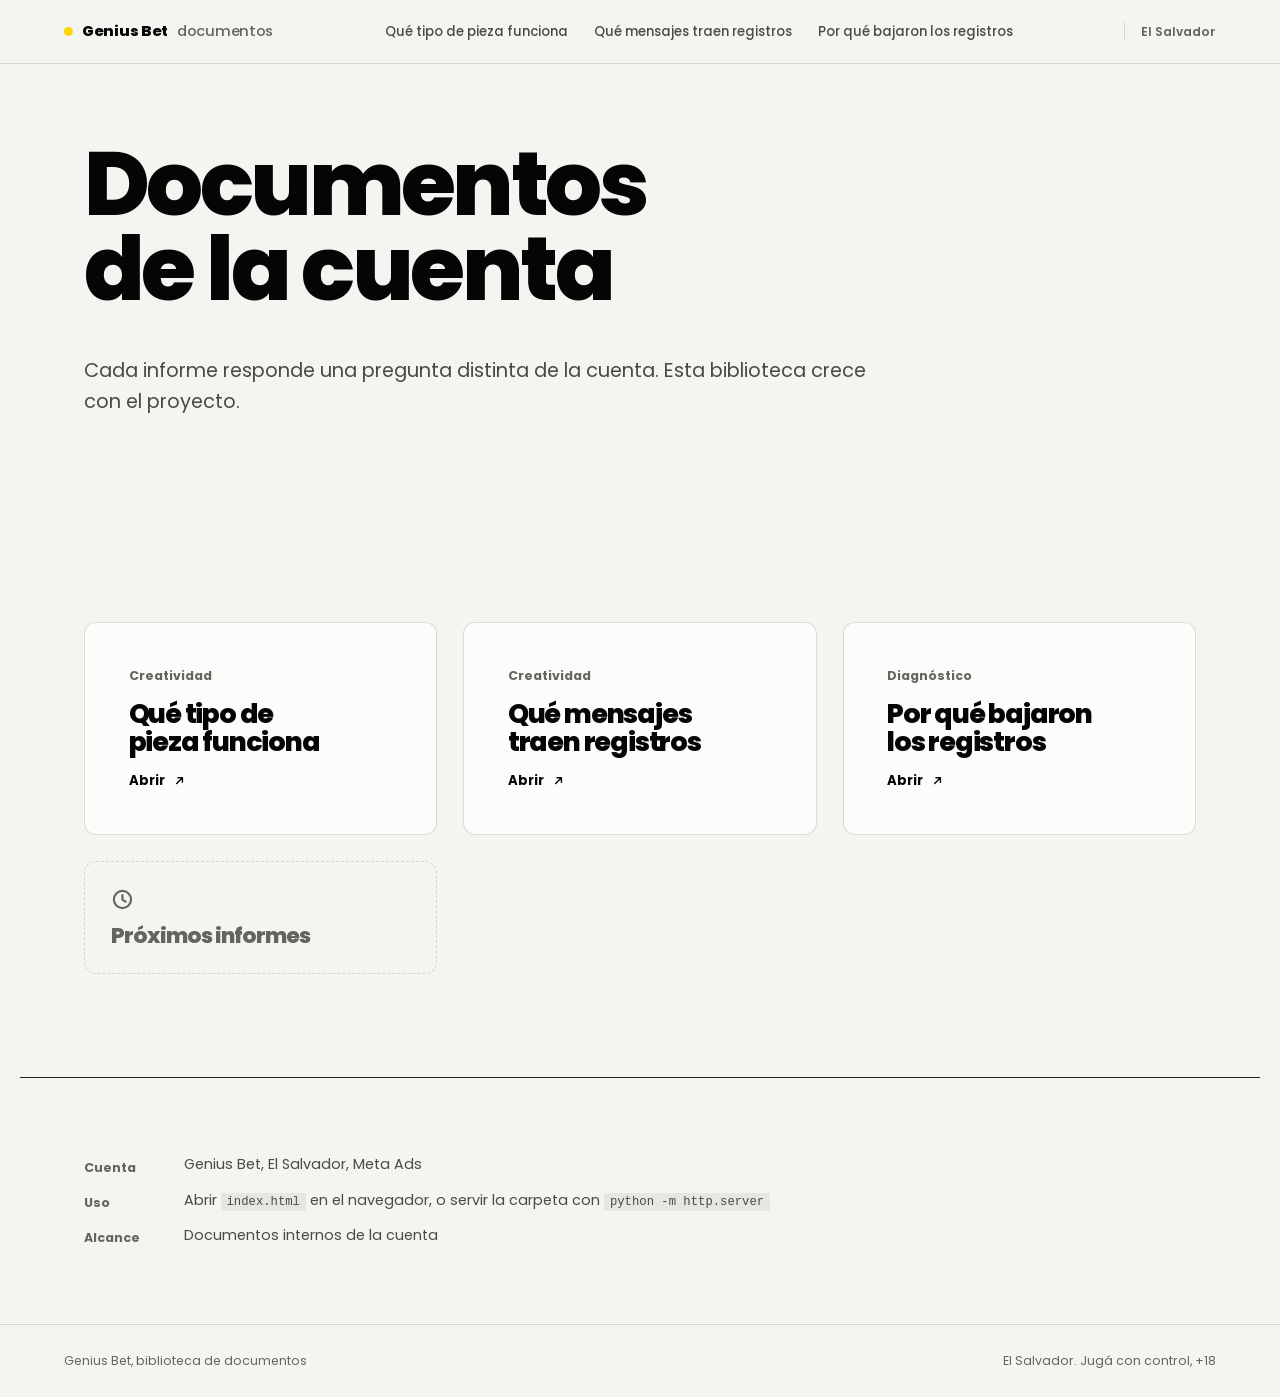
==== commit 2accb7f9: "Unifica el diseño con el sistema de la casa El estándar sale de raza, que es la referencia aprobada," ====
--- a/index.html
+++ b/index.html
@@ -9,17 +9,18 @@
   <title>Genius Bet | Informes</title>
   <link rel="preconnect" href="https://fonts.gstatic.com" crossorigin>
   <link rel="stylesheet" href="https://fonts.googleapis.com/css2?family=Poppins:wght@400;500;600;700;800&display=swap">
-  <link rel="stylesheet" href="styles.css">
+  <link rel="stylesheet" href="assets/css/adcom.css">
+  <script defer src="assets/js/adcom.js"></script>
 </head>
 <body>
-<a class="skip-link" href="#informes">Ir a los informes</a>
+<a class="skip-link" href="#top">Ir a los documentos</a>
 
 <header class="masthead">
-  <a class="wordmark" href="index.html"><i></i>Genius Bet <span>informes</span></a>
-  <nav aria-label="Informes">
-    <a href="tipos-de-pieza.html">Tipos de pieza</a>
-    <a href="informe-creativo.html">Informe creativo</a>
-    <a href="diagnostico-agosto-2026.html">Diagnóstico</a>
+  <a class="wordmark" href="index.html"><i></i>Genius Bet <span>documentos</span></a>
+  <nav aria-label="Documentos">
+    <a href="tipos-de-pieza.html">Qué tipo de pieza funciona</a>
+    <a href="informe-creativo.html">Qué mensajes traen registros</a>
+    <a href="diagnostico-agosto-2026.html">Por qué bajaron los registros</a>
   </nav>
   <span class="stamp">El Salvador</span>
 </header>
@@ -27,60 +28,55 @@
 <main id="top">
 
 <section class="opening wrap">
-  <h1>Lo que sabemos de la <em>pauta de Genius Bet.</em></h1>
-  <p class="lede">Cada informe responde una pregunta distinta de la cuenta y se lee por separado.
-  Esta biblioteca crece con el proyecto.</p>
-  <div class="opening-meta">
-    <div><b>3</b>informes publicados</div>
-    <div><b>2026</b>año en curso</div>
-    <div><b>Meta Ads</b>plataforma analizada</div>
-  </div>
+  <h1>Documentos de la cuenta</h1>
+  <p class="lede">Cada informe responde una pregunta distinta de la cuenta. Esta biblioteca crece con el proyecto.</p>
+
 </section>
 
-<section class="band wrap" id="informes">
-  <hr class="divider">
+<section class="grupo wrap" id="informes">
   <div class="shelf">
     <a class="card" href="tipos-de-pieza.html">
       <p class="kind">Creatividad</p>
       <h2>Qué tipo de pieza funciona</h2>
-      <p>Imagen, animado, mascota y UGC comparados pieza por pieza, con Astrobet como punto de referencia. Incluye las decisiones para dirección.</p>
-      <dl><div><dt>Piezas</dt><dd>77</dd></div><div><dt>Período</dt><dd>Mar a sep</dd></div><div><dt>Cuentas</dt><dd>2</dd></div></dl>
-      <span class="go">Abrir <svg viewBox="0 0 16 16" fill="none" stroke="currentColor" stroke-width="1.7" stroke-linecap="round" stroke-linejoin="round" aria-hidden="true"><path d="M4.5 11.5 11.5 4.5M6 4.5h5.5V10"/></svg></span>
+      <span class="go">Abrir <svg class="ico" aria-hidden="true"><use href="#i-abrir"></use></svg></span>
     </a>
+
     <a class="card" href="informe-creativo.html">
       <p class="kind">Creatividad</p>
       <h2>Qué mensajes traen registros</h2>
-      <p>Qué comunicar, qué piezas replantear y por qué el clic engaña. Con el copy y la miniatura de cada pieza, y un plan de entregas.</p>
-      <dl><div><dt>Inversión</dt><dd>$52,090</dd></div><div><dt>Período</dt><dd>24 may a 20 ago</dd></div><div><dt>Piezas</dt><dd>182</dd></div></dl>
-      <span class="go">Abrir <svg viewBox="0 0 16 16" fill="none" stroke="currentColor" stroke-width="1.7" stroke-linecap="round" stroke-linejoin="round" aria-hidden="true"><path d="M4.5 11.5 11.5 4.5M6 4.5h5.5V10"/></svg></span>
+      <span class="go">Abrir <svg class="ico" aria-hidden="true"><use href="#i-abrir"></use></svg></span>
     </a>
+
     <a class="card" href="diagnostico-agosto-2026.html">
       <p class="kind">Diagnóstico</p>
       <h2>Por qué bajaron los registros</h2>
-      <p>Estructura, eficiencia por campaña, creatividad y contexto. Incluye la landing como factor secundario y un plan priorizado de recuperación.</p>
-      <dl><div><dt>Inversión</dt><dd>$9,586</dd></div><div><dt>Período</dt><dd>1 a 24 ago</dd></div><div><dt>Registros</dt><dd>965</dd></div></dl>
-      <span class="go">Abrir <svg viewBox="0 0 16 16" fill="none" stroke="currentColor" stroke-width="1.7" stroke-linecap="round" stroke-linejoin="round" aria-hidden="true"><path d="M4.5 11.5 11.5 4.5M6 4.5h5.5V10"/></svg></span>
+      <span class="go">Abrir <svg class="ico" aria-hidden="true"><use href="#i-abrir"></use></svg></span>
     </a>
-    <div class="card is-empty">
-      <p class="kind">En preparación</p>
+
+    <div class="card card-breve is-empty">
+      <span class="card-top">
+        <svg class="ico ico-lg" aria-hidden="true"><use href="#i-reloj"></use></svg>
+      </span>
       <h2>Próximos informes</h2>
-      <p>El siguiente cierre y los análisis que pida la cuenta se publican aquí.</p>
     </div>
   </div>
 </section>
 
 <section class="colophon wrap">
   <dl>
-    <dt>Cuenta</dt><dd>Genius Bet El Salvador, Meta Ads</dd>
-    <dt>Uso</dt><dd>Abrir index.html en el navegador, o servir la carpeta con <code>python -m http.server</code></dd>
-    <dt>Alcance</dt><dd>Documentos internos con cifras de inversión y rendimiento del cliente</dd>
+    <dt>Cuenta</dt><dd>Genius Bet, El Salvador, Meta Ads</dd>
+    <dt>Uso</dt>
+    <dd>Abrir <code>index.html</code> en el navegador, o servir la carpeta con
+    <code>python -m http.server</code></dd>
+    <dt>Alcance</dt>
+    <dd>Documentos internos de la cuenta</dd>
   </dl>
 </section>
 
 </main>
 
 <footer class="footer">
-  <span>Genius Bet, biblioteca de informes</span>
+  <span>Genius Bet, biblioteca de documentos</span>
   <span>El Salvador. Jugá con control, +18</span>
 </footer>
 
--- a/assets/css/adcom.css
+++ b/assets/css/adcom.css
@@ -0,0 +1,1666 @@
+/* ============================================================================
+   Sistema de diseño Adcom · documentos de cliente
+   ----------------------------------------------------------------------------
+   Poppins, el amarillo de Adcom, y DOS SUELOS: papel o tinta.
+
+   Cada documento elige uno, en el <html>:
+
+     <html lang="es">                      papel  (el suelo por defecto)
+     <html lang="es" data-suelo="tinta">   tinta
+
+   Los dos vienen de la casa: el framework del área digital es tinta, genius
+   es papel. La estructura, la escala, los contenedores, el índice y el
+   vocabulario son idénticos en los dos. Solo cambia el juego de tokens.
+
+   LO QUE SIGUE PROHIBIDO es alternar dentro de un documento. Ese era el
+   defecto de raza: oscuro, claro, oscuro, y el lector sentía que lo habían
+   cambiado de sitio. Para un único momento invertido está `.slab`, una vez
+   por documento, y en tinta se invierte al revés solo.
+
+   ESTE ARCHIVO ES LA FUENTE DE VERDAD. Vive en adcom/sistema/adcom.css.
+   Las copias en cada repo (assets/css/adcom.css) se generan con sync.ps1.
+   No edites una copia: se sobrescribe en el siguiente sync.
+
+   Cómo hacer un ajuste: DESIGN.md, sección "Cómo cambiar algo".
+   El archivo tiene dos mitades:
+     1. El vocabulario canónico. Es lo que se escribe en documentos nuevos.
+     2. La capa de compatibilidad (al final). Neutraliza los nombres de clase
+        de los informes viejos, para migrarlos sin reescribir su HTML.
+   ========================================================================= */
+
+/* @tokens:inicio — desde aquí hasta @tokens:fin, sync.ps1 extrae
+   assets/css/adcom-tokens.css: SOLO los tokens, sin una sola regla de
+   componente ni de elemento. Es lo que enlazan los documentos legados, que
+   traen su propio CSS completo y no pueden recibir encima el `table`, el
+   `img` ni el `h1..h4` del sistema sin que se les mueva el suelo.
+   No metas reglas aquí dentro: se copian a los catorce repos. */
+:root{
+  /* --- marca Adcom (bloqueada, idéntica en los dos suelos) ---
+     El amarillo viene del framework del área digital, que es la declaración
+     canónica de la marca. Coincide con genius. El #FFC000 que aparece en
+     gana, uan, yajuego y westfield es deriva y se corrige al migrar. */
+  --accent:#ffd400;
+  --accent-hi:#ffdf3d;          /* el amarillo al pasar el cursor */
+  --accent-ink:#3d3300;         /* texto SOBRE el amarillo · 8.8:1 en los dos */
+
+  /* ======================= SUELO PAPEL (por defecto) =======================
+     Contrastes medidos, no estimados. */
+  --ground:#f4f4f1;
+  --fg:#050505;                 /* 18.5:1 */
+  --fg-secondary:#4a4a47;       /* 8.1:1 · prosa secundaria, pasa AAA */
+  --fg-muted:#656560;           /* 5.3:1 sobre el suelo y 4.7:1 sobre --sunken.
+                                   Tiene que pasar en las dos: las etiquetas
+                                   viven también en filas y listas activas. */
+  --raised:#fcfcfa;             /* superficie elevada: la ficha */
+  --sunken:#e7e6e1;             /* superficie hundida: la pista de una barra */
+  --rule:rgba(5,5,5,.13);       /* regla que separa sin llamar la atención */
+  --rule-strong:rgba(5,5,5,.88);/* regla que abre una sección */
+  --scroll-thumb:#c6c5be;
+
+  /* Sobre papel el amarillo de marca da 1.3:1: es inservible como texto o
+     como relleno de barra. Para eso existe --accent-fg. */
+  --accent-fg:#7d6800;          /* el amarillo cuando es dato o texto · 4.9:1 */
+  --neg:#c2261c;                /* 5.3:1 · el dato que está mal */
+  --pos:#16693a;                /* 6.1:1 · el dato que está bien */
+
+  /* el único momento invertido de la página: el otro suelo */
+  --inv-ground:#050505;
+  --inv-fg:#f4f4f1;
+  --inv-secondary:#aaa9a4;
+  --inv-rule:rgba(244,244,241,.18);
+  --inv-rule-strong:rgba(244,244,241,.85);
+  --inv-accent:#ffd400;         /* sobre el slab oscuro el amarillo da 14.2:1 */
+
+  /* --- escala de gráfico (reservada) ---
+     Tres ranuras categóricas para un gráfico de varias series. NO es la
+     marca: el amarillo no entra aquí, porque el lector no sabría cuándo el
+     amarillo significa Adcom y cuándo significa "serie 2".
+     Validada sobre todos los pares: ver DESIGN.md. */
+  --serie-1:#2a78d6;
+  --serie-2:#eb6834;
+  --serie-3:#1baf7a;
+  --serie-fg:#050505;           /* texto encima de una serie · 6.4 / 4.6 / 7.2:1 */
+
+  /* --- rampa secuencial ---
+     Para un ORDEN, no para identidades: un embudo, una escala de intensidad,
+     una serie de etapas. Corre del suelo hacia el primer plano.
+     Regla de texto, idéntica en los dos suelos porque la rampa siempre va en
+     la misma dirección: los pasos 1 a 3 llevan --fg, el paso 4 lleva --ground.
+     Medido en papel: 16.3, 11.5, 7.1 y 8.1:1. */
+  --ramp-1:#e7e6e1;
+  --ramp-2:#c4c3bc;
+  --ramp-3:#9a9992;
+  --ramp-4:#4a4a47;
+
+  /* --- el shell de navegación lateral ---
+     Mueble persistente, no contenido: los documentos de educación con menú
+     lateral (rutas, tableros) llevan un riel de navegación fijo que NO seguía
+     el suelo del documento en el original (sidebar negra con .main blanco), y
+     aquí tampoco lo sigue. No es el mismo concepto que `.slab` — el slab es un
+     momento de contenido, una vez por documento; el shell es la estructura de
+     navegación, siempre presente mientras el documento tiene menú lateral.
+     Contraste medido: 17.6:1, 5.6:1, 13.6:1. */
+  --shell-bg:#0d0d0c;
+  --shell-fg:#f4f4f1;
+  --shell-fg-muted:#8a8a86;
+  --shell-rule:rgba(244,244,241,.12);
+  --shell-active:rgba(244,244,241,.08);
+
+  /* --- forma ---
+     Un sistema de forma con dos roles declarados, no una mezcla al gusto:
+       superficies y medios  ->  --radius
+       controles compactos   ->  --radius-sm
+       marcas de dato        ->  0, siempre (una barra cuadrada mide mejor)
+     Viene del framework del área digital (20/12px), un poco más contenido. */
+  --radius:12px;
+  --radius-sm:8px;
+
+  /* --- piso tipografico ---
+     Nada funcional por debajo de --fs-min, y nada de prosa por debajo de
+     --fs-body-min. No era regla escrita y los informes bajaban a 9.5px en
+     cabeceras de tabla y etiquetas de eje: ilegible en pantalla y peor
+     impreso. El piso se fija en rem para que respete el zoom del navegador. */
+  --fs-min:.75rem;              /* 12px · etiquetas, cabeceras, ejes */
+  --fs-body-min:.8rem;          /* 12.8px · prosa, notas al pie, subtextos.
+                                   Era .82rem. Se baja a .8 porque es lo que
+                                   usa raza en sus notas de ficha, y dos
+                                   decimas de pixel no son una diferencia de
+                                   legibilidad: tener DOS valores para el
+                                   mismo piso si lo es. */         /* 13px · prosa, notas al pie, subtextos */
+
+  /* --- escala de titular ---
+     El techo son 6rem y el tracking no baja de -.04em: por debajo de ahí las
+     letras pierden su forma. Se llega a "fuerte" con TAMAÑO y peso, y con
+     copy corto, no apretando el tracking. */
+  --fs-display:clamp(2.6rem,7vw,6rem);
+  --tk-display:-.04em;
+  --lh-display:.95;
+
+
+  /* --- escala de espacio ---
+     Siete pasos, y cada uno tiene un trabajo. Antes había 67 valores
+     verticales distintos, 40 de ellos clamp(): pares como
+     clamp(18px,2.4vw,26px) y clamp(16px,2vw,26px) hacían lo mismo con 2px de
+     diferencia, invisibles para el lector y caros de mantener.
+
+     Es el mismo arreglo que el framework del área digital hizo con su
+     tipografía, por la misma razón.
+
+     La regla de jerarquía: más espacio ARRIBA de un encabezado que abajo.
+     Una sección abre con --s-7 y separa su encabezado del contenido con
+     --s-5, así que la apertura siempre gana. */
+  --s-1:4px;                     /* dentro de una línea: icono a texto */
+  --s-2:8px;                     /* dentro de un grupo: etiqueta a dato */
+  --s-3:14px;                    /* elemento a elemento dentro de una ficha */
+  --s-4:clamp(18px,2.4vw,26px);  /* ficha a ficha, fila a fila */
+  --s-5:clamp(26px,3.4vw,44px);  /* bloque a bloque, encabezado a contenido */
+  --s-6:clamp(44px,6vw,84px);    /* apertura de una sección o de una portada */
+  --s-7:clamp(72px,8vw,128px);   /* entre franjas */
+  --s-col:clamp(24px,4vw,64px);  /* separación entre columnas anchas */
+
+  /* --- la tipografía ---
+     Va como token para que viaje a la capa adoptable: es la señal más
+     visible de que un documento es de la casa, y era justo la que no
+     llegaba a los documentos que solo pueden recibir tokens. */
+  --fuente:Poppins,ui-sans-serif,-apple-system,"Segoe UI",sans-serif,
+    "Segoe UI Emoji","Apple Color Emoji","Noto Color Emoji";
+  --fuente-mono:ui-monospace,SFMono-Regular,Menlo,Consolas,monospace;
+
+  /* --- medida y ritmo (idéntico en los dos suelos) --- */
+  --measure:68ch;               /* medida de lectura */
+  --gutter:clamp(20px,5vw,72px);
+  --max:1240px;
+  --step:var(--s-7);            /* alias heredado del paso de franja */
+  --ease:cubic-bezier(.2,.7,.3,1);
+  color-scheme:light;
+
+  /* --- alias heredados ---
+     El vocabulario se escribió con --ink y --paper. Se quedan como alias de
+     los roles para no reescribir catorce repos, y para que un documento que
+     cambia de suelo funcione sin tocar una línea de su CSS propio. */
+  --ink:var(--fg);
+  --paper:var(--ground);
+  --ink-secondary:var(--fg-secondary);
+  --ink-muted:var(--fg-muted);
+  --accent-deep:var(--accent-fg);
+  --inv-text:var(--inv-fg);
+  /* --- enfasis del titular ---
+     Se declara como token, no como selector de ancestro: el valor que
+     hereda un <em> es el del suelo MAS CERCANO, que es justo lo que
+     hace falta en un documento con franjas de los dos suelos. */
+  --em-fg:var(--fg);
+  --em-bg:linear-gradient(transparent 58%, var(--accent) 58%);
+  --em-pad:.06em
+
+}
+
+/* Suelo papel declarado a mano: hace falta para una franja clara dentro de un
+   documento en tinta. Repite los valores de :root a propósito, porque una
+   franja no puede depender de cuál sea el suelo de la página que la contiene. */
+[data-suelo="papel"],.section-light,.s-light{
+  --ground:#f4f4f1;
+  --fg:#050505;
+  --fg-secondary:#4a4a47;
+  --fg-muted:#656560;
+  --raised:#fcfcfa;
+  --sunken:#e7e6e1;
+  --rule:rgba(5,5,5,.13);
+  --rule-strong:rgba(5,5,5,.88);
+  --scroll-thumb:#c6c5be;
+  --accent-fg:#7d6800;
+  --neg:#c2261c;
+  --pos:#16693a;
+  --inv-ground:#050505;
+  --inv-fg:#f4f4f1;
+  --inv-secondary:#aaa9a4;
+  --inv-rule:rgba(244,244,241,.18);
+  --inv-rule-strong:rgba(244,244,241,.85);
+  --inv-accent:#ffd400;
+  --serie-1:#2a78d6;
+  --serie-2:#eb6834;
+  --serie-3:#1baf7a;
+  --serie-fg:#050505;
+  --ramp-1:#e7e6e1;
+  --ramp-2:#c4c3bc;
+  --ramp-3:#9a9992;
+  --ramp-4:#4a4a47;
+  color-scheme:light;
+  /* Los alias se REDECLARAN en cada suelo a proposito. Un alias es una
+     sustitucion que se resuelve donde se declara: si solo vive en :root,
+     su valor queda congelado en el suelo de la raiz y una franja del otro
+     suelo lo hereda ya resuelto, con el color contrario. */
+  --ink:var(--fg);
+  --paper:var(--ground);
+  --ink-secondary:var(--fg-secondary);
+  --ink-muted:var(--fg-muted);
+  --accent-deep:var(--accent-fg);
+  --inv-text:var(--inv-fg);
+  /* --- enfasis del titular ---
+     Se declara como token, no como selector de ancestro: el valor que
+     hereda un <em> es el del suelo MAS CERCANO, que es justo lo que
+     hace falta en un documento con franjas de los dos suelos. */
+  --em-fg:var(--fg);
+  --em-bg:linear-gradient(transparent 58%, var(--accent) 58%);
+  --em-pad:.06em
+}
+
+/* ========================== SUELO TINTA ===================================
+   Los mismos roles, resueltos contra un suelo oscuro. Se activa con
+   data-suelo="tinta" en el <html>. Nada más cambia. */
+[data-suelo="tinta"],.section-dark,.s-dark{
+  --ground:#050505;
+  --fg:#f4f4f1;                 /* 18.5:1 · nunca #fff puro */
+  --fg-secondary:#aaa9a4;       /* 8.7:1 · el mismo que usa el .slab de genius */
+  --fg-muted:#949289;           /* 6.5:1 sobre el suelo y 4.9:1 sobre --sunken */
+  --raised:#141413;
+  --sunken:#262624;
+  --rule:rgba(244,244,241,.18);
+  --rule-strong:rgba(244,244,241,.85);
+  --scroll-thumb:#3a3a37;
+
+  /* Aquí el amarillo de marca YA es legible: 14.2:1 sobre el suelo. El
+     amarillo de dato y el de marca son el mismo, y por eso este suelo se ve
+     más asertivo que el papel. Es la razón de ser de este suelo. */
+  --accent-fg:var(--accent);
+  --neg:#ff6b6b;                /* 7.3:1 · #c2261c se queda en 3.5:1 aquí */
+  --pos:#2fb574;                /* 7.7:1 · #16693a se queda en 3.0:1 aquí */
+
+  --inv-ground:#f4f4f1;
+  --inv-fg:#050505;
+  --inv-secondary:#4a4a47;
+  --inv-rule:rgba(5,5,5,.16);
+  --inv-rule-strong:rgba(5,5,5,.88);
+  --inv-accent:#7d6800;         /* aquí el slab es CLARO: el amarillo de marca
+                                   daría 1.3:1 encima, así que va el profundo */
+
+  /* los mismos tres hues, escalonados para el suelo oscuro */
+  --serie-1:#3987e5;
+  --serie-2:#d95926;
+  --serie-3:#199e70;
+  --serie-fg:#050505;           /* 5.6 / 5.3 / 6.0:1 */
+
+  /* la misma rampa, del suelo oscuro hacia el primer plano claro.
+     Medido: 13.8, 9.7, 4.9 y 8.7:1 con la misma regla de texto. */
+  --ramp-1:#262624;
+  --ramp-2:#3f3e3b;
+  --ramp-3:#6b6a64;
+  --ramp-4:#aaa9a4;
+
+  color-scheme:dark;
+  /* Los alias se REDECLARAN en cada suelo a proposito. Un alias es una
+     sustitucion que se resuelve donde se declara: si solo vive en :root,
+     su valor queda congelado en el suelo de la raiz y una franja del otro
+     suelo lo hereda ya resuelto, con el color contrario. */
+  --ink:var(--fg);
+  --paper:var(--ground);
+  --ink-secondary:var(--fg-secondary);
+  --ink-muted:var(--fg-muted);
+  --accent-deep:var(--accent-fg);
+  --inv-text:var(--inv-fg);
+  /* Aqui el amarillo si puede ser texto: 14.2:1 sobre el suelo. Es el
+     enfasis que tenia el raza original. */
+  --em-fg:var(--accent);
+  --em-bg:none;
+  --em-pad:0
+}
+/* @tokens:fin */
+
+/* ---------------------------------------------------------------- base --- */
+*,*::before,*::after{box-sizing:border-box}
+html{-webkit-text-size-adjust:100%}
+@media (prefers-reduced-motion:no-preference){ html{scroll-behavior:smooth} }
+
+body{
+  margin:0;
+  background:var(--paper);
+  color:var(--ink);
+  font-family:var(--fuente);
+  font-size:17px;
+  line-height:1.6;
+  -webkit-font-smoothing:antialiased
+}
+
+/* Las superficies que no dibujamos también son parte del diseño.
+   Selección, caret, scrollbar y anillo de foco vienen con defaults del
+   navegador que no pertenecen a ningún sistema. Se visten desde la paleta. */
+::selection{background:var(--accent); color:var(--accent-ink)}
+html{caret-color:var(--ink); accent-color:var(--ink)}
+::-webkit-scrollbar{width:12px; height:12px}
+::-webkit-scrollbar-track{background:var(--sunken)}
+::-webkit-scrollbar-thumb{background:var(--scroll-thumb); border:3px solid var(--sunken); border-radius:99px}
+::-webkit-scrollbar-thumb:hover{background:var(--ink-secondary)}
+html{scrollbar-color:var(--scroll-thumb) var(--sunken); scrollbar-width:thin}
+:focus-visible{outline:2px solid var(--ink); outline-offset:3px; border-radius:2px}
+
+img{display:block; max-width:100%}
+h1,h2,h3,h4{margin:0; font-weight:800; letter-spacing:-.045em; line-height:1.03; text-wrap:balance}
+p{margin:0; text-wrap:pretty}
+strong,b{font-weight:700}
+a{color:inherit; text-decoration-thickness:1px; text-underline-offset:3px}
+button,input,select,textarea{font:inherit}
+.tnum{font-variant-numeric:tabular-nums}
+.sr-only{position:absolute; width:1px; height:1px; padding:0; margin:-1px;
+  overflow:hidden; clip:rect(0 0 0 0); white-space:nowrap; border:0}
+
+/* Que las anclas de categoría no queden debajo de la cabecera fija. */
+[id]{scroll-margin-top:88px}
+
+.skip-link{
+  position:fixed; top:10px; left:10px; z-index:120; transform:translateY(-180%);
+  background:var(--accent); color:var(--accent-ink); padding:12px 18px;
+  border-radius:var(--radius-sm);
+  font-weight:600; font-size:.85rem; text-decoration:none
+}
+.skip-link:focus{transform:translateY(0)}
+
+/* ------------------------------------------------------------- cabecera --- */
+.masthead{
+  position:sticky; top:0; z-index:60;
+  display:flex; align-items:center; justify-content:space-between; gap:24px;
+  height:64px; padding-inline:var(--gutter);
+  background:color-mix(in srgb, var(--paper) 86%, transparent);
+  backdrop-filter:blur(14px); -webkit-backdrop-filter:blur(14px);
+  border-bottom:1px solid var(--rule)
+}
+.wordmark{
+  display:inline-flex; align-items:center; gap:9px; text-decoration:none;
+  font-weight:800; font-size:.92rem; letter-spacing:-.02em; white-space:nowrap
+}
+.wordmark i{width:9px; height:9px; border-radius:50%; background:var(--accent); flex:0 0 auto}
+.wordmark img{height:20px; width:auto; flex:0 0 auto}
+.wordmark span{color:var(--ink-muted); font-weight:500}
+.masthead nav{display:flex; gap:var(--s-4); font-size:.83rem; font-weight:500; min-width:0}
+.masthead nav a{color:var(--ink-secondary); text-decoration:none; white-space:nowrap;
+  transition:color .2s var(--ease)}
+.masthead nav a:hover{color:var(--ink)}
+.masthead nav a[aria-current]{color:var(--ink); font-weight:700}
+.masthead .stamp{font-size:.76rem; font-weight:600; color:var(--ink-muted);
+  border-left:1px solid var(--rule); padding-left:16px; white-space:nowrap}
+@media (max-width:1000px){ .masthead nav{display:none} }
+@media (max-width:520px){ .masthead .stamp{display:none} }
+
+/* volver al índice desde un documento interno */
+.al-indice{
+  display:inline-flex; align-items:center; gap:8px; text-decoration:none;
+  font-size:.82rem; font-weight:700; color:var(--ink-secondary);
+  transition:color .2s var(--ease)
+}
+.al-indice:hover{color:var(--ink)}
+
+/* --------------------------------------------------------------- iconos ---
+   Iconos DIBUJADOS, no glifos. Un `↗` o un `!` de texto se renderiza con la
+   fuente de cada sistema: cambia de peso, de tamaño y a veces sale en color de
+   emoji. Un icono del sistema tiene un solo trazo y hereda el color del texto.
+
+   El juego vive en adcom.js, que inyecta un <symbol> por icono una sola vez.
+   Se usa así, y el rótulo de texto SIEMPRE va al lado:
+
+     <span class="go">Abrir <svg class="ico" aria-hidden="true">
+       <use href="#i-abrir"></use></svg></span>
+
+   Si el JS no corre no hay icono, y no pasa nada: son decorativos y el texto
+   dice lo mismo. Por eso van aria-hidden y nunca solos. */
+.ico{
+  width:1em; height:1em; flex:0 0 auto;
+  fill:none; stroke:currentColor; stroke-width:1.7;
+  stroke-linecap:round; stroke-linejoin:round;
+  vertical-align:-.12em
+}
+.ico-sm{width:.85em; height:.85em}
+.ico-lg{width:1.35em; height:1.35em; stroke-width:1.5}
+
+/* -------------------------------------------------------------- botones ---
+   Rectangulares, como todo el sistema. El primario es tinta llena (papel
+   sobre tinta, 18.5:1); el fantasma es una regla. Ninguno usa el amarillo
+   de fondo: a 1.3:1 el borde del botón desaparecería. */
+.button{
+  display:inline-flex; align-items:center; justify-content:center; gap:10px;
+  min-height:46px; padding:0 20px; border:1px solid var(--ink);
+  border-radius:var(--radius-sm);
+  font-size:.86rem; font-weight:700; text-decoration:none; cursor:pointer;
+  white-space:nowrap;
+  transition:background .2s var(--ease), color .2s var(--ease)
+}
+.button-primary{background:var(--accent); border-color:var(--accent); color:var(--accent-ink)}
+.button-primary:hover{background:var(--accent-hi); border-color:var(--accent-hi)}
+.button-ghost{background:none; color:var(--ink)}
+.button-ghost:hover{background:var(--sunken)}
+.button[disabled]{opacity:.45; cursor:not-allowed}
+.acciones{display:flex; flex-wrap:wrap; gap:12px}
+
+/* -------------------------------------------------------------- franjas ---
+   Un documento largo se lee mejor por capítulos, y la franja ES el capítulo:
+   una sección que declara su propio suelo y lo pinta de borde a borde.
+
+     <section class="franja" data-suelo="tinta">
+       <div class="wrap"> ... </div>
+     </section>
+
+   Los tokens se heredan, así que todo lo de adentro (fichas, barras, tablas,
+   gráficos, el amarillo de dato) resuelve con el contraste correcto sin
+   escribir una regla más.
+
+   LA REGLA: la franja es un ritmo, no un parche.
+     · Alterna de forma regular, no aleatoria. Si el lector no puede predecir
+       el patrón, siente que lo cambiaron de sitio: ese era el problema de
+       raza, no el color.
+     · Cada franja tiene contenido para leerse como capítulo. Dos párrafos en
+       otro suelo no son un capítulo, son una raya.
+     · Dos franjas seguidas del mismo suelo son una sola franja.
+     · El `.slab` es otra cosa: un momento invertido dentro de una franja, una
+       vez por documento. No se usan los dos para lo mismo. */
+[data-suelo],.section-dark,.section-light,.s-dark,.s-light{
+  background:var(--ground); color:var(--fg)
+}
+.franja{padding-block:var(--step)}
+/* la primera franja del documento arranca pegada a la cabecera */
+main > .franja:first-child{padding-top:var(--s-6)}
+
+/* ----------------------------------------------------------- estructura --- */
+.wrap{max-width:var(--max); margin-inline:auto; padding-inline:var(--gutter)}
+.band{padding-block:var(--step)}
+.band + .band{padding-top:0}
+.lede{max-width:var(--measure); color:var(--ink-secondary); font-size:1.075rem}
+.note{max-width:var(--measure); color:var(--ink-muted); font-size:.9rem; line-height:1.55}
+.head{margin-bottom:var(--s-5)}
+.head h2{font-size:clamp(1.9rem,4.2vw,3.4rem); max-width:20ch}
+.head .lede{margin-top:18px}
+.divider{border:0; border-top:1px solid var(--rule-strong); margin:0 0 var(--s-5)}
+
+/* ------------------------------------------------------------- portada --- */
+.opening{padding-top:var(--s-6); padding-bottom:var(--step)}
+/* El titular de portada usa la escala de display: grande, pesado y corto.
+   `text-wrap:balance` reparte las líneas, así que no hace falta partirlo a
+   mano con <br>. */
+.opening h1,.display{
+  font-size:var(--fs-display);
+  letter-spacing:var(--tk-display);
+  line-height:var(--lh-display);
+  max-width:18ch
+}
+/* --------------------------------------------------------------- énfasis ---
+   Una palabra destacada dentro de un titular. Nunca con otra familia ni con
+   una itálica suelta: eso se lee como error, no como énfasis.
+
+   Cada suelo lleva su versión, y no por gusto:
+     papel  ->  subrayado de acento. El amarillo da 1.3:1 como texto aquí.
+     tinta  ->  el amarillo directo. Da 14.2:1, y es el énfasis que tenía el
+                raza original ("Tres resultados posibles" en amarillo). */
+/* Sin lista de clases de contenedor. La lista anterior nombraba doce
+   envoltorios (.opening, .head, .hero, .trends-hero, .s-head...) y por eso
+   fallaba: el <em> de `section.rule-intro` en raza no estaba en la lista, se
+   quedaba sin regla y salia en italica suelta, que es justo lo que el sistema
+   prohibe. Mantener una lista de nombres de contenedor ES el problema de los
+   ochenta documentos con ochenta nombres. Un <em> dentro de un titular es un
+   enfasis, y punto. */
+:is(h1,h2,h3,.display) em,.portada h1 em{
+  font-style:normal;
+  color:var(--em-fg);
+  background:var(--em-bg);
+  padding-inline:var(--em-pad);
+  box-decoration-break:clone; -webkit-box-decoration-break:clone
+}
+.opening .lede{margin-top:var(--s-5); font-size:clamp(1.05rem,1.55vw,1.22rem);max-width:var(--measure)}
+.opening-meta{
+  display:flex; flex-wrap:wrap; gap:22px var(--s-col);
+  margin-top:var(--s-5); padding-top:22px; border-top:1px solid var(--rule);
+  font-size:.82rem; color:var(--ink-muted)
+}
+.opening-meta div{display:grid; gap:3px}
+.opening-meta b{font-weight:700; color:var(--ink); font-size:1.05rem;
+  font-variant-numeric:tabular-nums; letter-spacing:-.03em}
+
+/* =========================================================================
+   ÍNDICE CON CATEGORÍAS
+   La navegación de categorías no es decoración: lleva el conteo real y salta
+   al grupo. Por eso se queda, mientras que la etiqueta numerada (01/02/03)
+   se fue: el orden de los grupos no le dice nada al lector.
+   ========================================================================= */
+.categorias{
+  display:flex; flex-wrap:wrap; gap:10px;
+  margin-top:var(--s-5)
+}
+.categorias a{
+  display:inline-flex; align-items:baseline; gap:9px; text-decoration:none;
+  padding:9px 15px; border:1px solid var(--rule); border-radius:var(--radius-sm);
+  background:var(--raised);
+  font-size:.86rem; font-weight:600; color:var(--ink-secondary);
+  transition:border-color .2s var(--ease), color .2s var(--ease)
+}
+.categorias a:hover{border-color:var(--ink); color:var(--ink)}
+.categorias a b{font-weight:700; font-size:.78rem; color:var(--ink-muted);
+  font-variant-numeric:tabular-nums}
+.categorias a:hover b{color:var(--accent-deep)}
+/* la categoría que el lector tiene en pantalla. adcom.js pone el atributo. */
+.categorias a[aria-current]{border-color:var(--ink); color:var(--ink);
+  box-shadow:inset 0 -2px 0 var(--accent)}
+.categorias a[aria-current] b{color:var(--accent-deep)}
+
+/* un grupo de documentos: la categoría */
+.grupo{padding-block:var(--step)}
+.grupo + .grupo{padding-top:0}
+.grupo-head{
+  display:grid; gap:14px; align-items:end;
+  padding-top:var(--s-5); margin-bottom:var(--s-5);
+  border-top:1px solid var(--rule-strong)
+}
+.grupo-head h2{font-size:clamp(1.6rem,3.4vw,2.6rem)}
+.grupo-head p{max-width:var(--measure); color:var(--ink-secondary); font-size:.98rem}
+@media (min-width:900px){
+  .grupo-head{grid-template-columns:minmax(0,1fr) minmax(0,.9fr);
+    gap:var(--s-col)}
+  .grupo-head p{padding-bottom:.35em}
+}
+
+/* @tipografia:inicio — la UNICA regla de elemento desnudo de la capa
+   adoptable, y va aquí a propósito.
+
+   El resto de esta capa está acotado por clase porque un documento legado
+   trae sus tablas, sus titulares y sus tarjetas ya resueltos, y una regla
+   sobre `table` o `img` le movería cosas que estaban bien. La familia del
+   cuerpo es distinta: es precisamente lo que se quiere estandarizar, y es la
+   señal más visible de que un documento pertenece a la casa. Un documento
+   que declare su propia familia sigue ganando, porque su hoja carga después.
+
+   Hace falta enlazar la fuente en el <head> del documento:
+     <link rel="preconnect" href="https://fonts.gstatic.com" crossorigin>
+     <link rel="stylesheet" href="https://fonts.googleapis.com/css2?family=Poppins:wght@400;500;600;700;800&display=swap">
+   Sin el enlace, la pila cae en la del sistema operativo y no falla nada,
+   pero el documento no se ve de la casa. */
+body{font-family:var(--fuente)}
+/* En el telefono una tabla ancha se desplaza DENTRO DE SI, no arrastra la
+   pagina. El sistema le pone min-width:620px para que las columnas no se
+   aplasten, y eso, sin contenedor propio, sacaba el cuerpo entero de la
+   ventana: medido, 390px de ventana contra 636 de tabla. Convertida en su
+   propio contenedor de scroll, la regla de los 620 sigue valiendo y el
+   cuerpo deja de moverse.
+
+   Va aqui, en la capa adoptable, porque los documentos que mas tablas tienen
+   son justo los que solo pueden recibir tokens. */
+@media (max-width:560px){
+  table{display:block; overflow-x:auto; -webkit-overflow-scrolling:touch}
+}
+/* El navegador le da a <small> el 80% del tamano heredado, asi que dentro de
+   una etiqueta que ya esta en el piso (12px) cae a 10px. El piso deja de ser
+   un piso. Se fija: <small> es letra pequena, no letra ilegible.
+
+   Es el segundo y ultimo selector de elemento desnudo de esta capa, y va por
+   la misma razon que el primero: corrige algo que el documento no eligio,
+   sino que heredo del navegador. */
+small{font-size:var(--fs-min)}
+/* @tipografia:fin */
+
+/* @portada:inicio — sync.ps1 copia desde aquí hasta @portada:fin al final de
+   adcom-tokens.css, para que un documento legado pueda adoptar la portada sin
+   recibir la capa de componentes completa. Todo va acotado por clase o por el
+   atributo canónico de suelo: ni un selector de elemento desnudo. */
+
+/* Un suelo declarado tiene que PINTARSE. En adcom.css eso lo hace la regla de
+   franja del vocabulario base, que un documento legado no recibe. Sin ella,
+   data-suelo="tinta" cambia los tokens (el texto se vuelve claro) pero nadie
+   pinta el fondo: queda texto claro sobre blanco. Va solo el ATRIBUTO
+   canónico, no los nombres de clase heredados, porque un documento legado
+   recibe data-suelo únicamente donde se lo pongo a mano. */
+[data-suelo]{background:var(--ground); color:var(--fg)}
+
+/* -------------------------------------------------------------- portada ---
+   La portada del documento: la pieza que fija el carácter. Titular grande, el
+   amarillo como marcador sobre UNA PARTE del titular, entradilla, acciones, la
+   tira de cifras y la pieza gráfica al lado.
+
+   Estaba escrita en raza/styles.css, en un repo solo. Por eso ningún otro
+   documento se le parecía. Aquí es vocabulario.
+
+   Son DOS niveles, como cualquier franja del sistema:
+     .portada       sangra de borde a borde y pinta su suelo
+     .portada-wrap  acota el contenido a --max y lo centra
+   Meter la rejilla directamente en .portada deja el contenido pegado a los
+   bordes de la pantalla, y poner el max-width en la columna de texto la
+   centra DENTRO de su columna, que no es lo mismo. */
+.portada{
+  /* El inset horizontal va AQUI, en el elemento que pinta: el contenido no
+     debe tocar nunca el borde de la pintura. Si el canal se pone en el
+     envoltorio, el fondo llega hasta el borde y el detector lo canta.
+     Simetrico: una portada que es solo titular no puede dejar una franja
+     vacia debajo. Cuando hay cifras, son ellas las que agregan su aire. */
+  padding:var(--s-6) var(--gutter);
+  background:var(--ground); color:var(--fg)
+}
+.portada-wrap{
+  max-width:var(--max); margin-inline:auto;
+  display:grid; gap:var(--s-col); align-items:end;
+  grid-template-columns:minmax(0,1fr) minmax(0,.62fr)
+}
+/* Sin pieza gráfica la copia toma todo el ancho, sin dejar una columna vacía
+   ni obligar a buscar una foto de relleno. */
+.portada-wrap:not(:has(.portada-visual)){grid-template-columns:minmax(0,1fr)}
+.portada-copy{min-width:0}
+
+/* El antetítulo: cliente y tipo de documento. Ubica, no compite. */
+/* Corto, siempre: en mayúsculas la lectura se degrada con la longitud. Si no
+   cabe en unas tres palabras, la fecha y el detalle van en la entradilla. */
+.portada-kicker{
+  display:block; margin-bottom:var(--s-4);
+  font-size:.78rem; font-weight:600;
+  color:var(--fg-muted)
+}
+.portada h1{
+  font-size:var(--fs-display);
+  letter-spacing:var(--tk-display);
+  line-height:var(--lh-display);
+  max-width:18ch
+}
+/* El marcador amarillo. Arranca al 58% de la altura para que se lea como
+   trazo y no como fondo, y clona la decoración para cortarse bien al pasar
+   de línea. El <em> NO es énfasis tipográfico: es el marcador. */
+.portada-lede{
+  max-width:var(--measure); margin-top:var(--s-5);
+  color:var(--fg-secondary); font-size:clamp(1.05rem,1.55vw,1.22rem)
+}
+.portada-lede b{color:var(--fg)}
+.portada-acciones{display:flex; flex-wrap:wrap; gap:12px; margin-top:var(--s-5)}
+
+/* La tira de cifras es OPCIONAL, y la excepcion antes que la regla.
+   Va solo cuando el documento tiene dos o tres cifras que son su titular:
+   la inversion, el cumplimiento, el CPL. Si hay que estrujarse para llenarla
+   ("1 vista por pieza"), no va. La portada aloja el titulo; los datos se
+   rinden mas abajo, donde tienen su tabla y su contexto.
+
+   En rejilla y no en flex, para que las columnas midan igual y el aire entre
+   ellas sea real: en flex, dos cifras largas se tocaban. */
+.portada-cifras{
+  display:grid; gap:var(--s-5) var(--s-6);
+  grid-template-columns:repeat(auto-fit,minmax(min(100%,160px),1fr));
+  margin:var(--s-6) 0 0; padding-top:var(--s-5);
+  border-top:1px solid var(--rule)
+}
+.portada-cifras div{display:grid; gap:3px; min-width:0; padding:0; background:none; border:0}
+.portada-cifras dt{font-size:.82rem; color:var(--fg-muted); font-weight:500; order:2}
+.portada-cifras dd{
+  margin:0; color:var(--fg); font-size:1.35rem; font-weight:800;
+  letter-spacing:-.02em; order:1
+}
+/* La línea de apoyo de una cifra (contra qué se compara). Dentro del dd, para
+   que quede pegada a su número. Los informes la traían en
+   rgba(255,255,255,.35): 3.05:1 sobre el suelo oscuro. */
+.portada-cifras dd small{
+  display:block; margin-top:4px;
+  font-size:.8rem; font-weight:400; letter-spacing:0; color:var(--fg-muted)
+}
+.portada-cifras dd small b{color:var(--fg-secondary); font-weight:700}
+
+.portada-visual{position:relative; min-height:0; display:grid; place-items:center}
+.portada-pieza{width:min(100%,420px); z-index:1}
+/* Los anillos: forma, y quietos. Una rotación infinita no informa nada. */
+.orbita{
+  position:absolute; border:1px dashed var(--rule); border-radius:50%;
+  pointer-events:none
+}
+.orbita-1{width:min(92%,520px); aspect-ratio:1}
+.orbita-2{width:min(112%,640px); aspect-ratio:1}
+@media (max-width:820px){
+  .portada-wrap{grid-template-columns:minmax(0,1fr); align-items:start}
+  .portada-pieza{max-width:420px}
+  .orbita{display:none}
+}
+@media print{
+  .portada-wrap{grid-template-columns:minmax(0,1fr)}
+  .portada-acciones,.orbita{display:none}
+}
+/* @portada:fin */
+
+/* @cuerpo:inicio — componentes de CUERPO adoptables. Igual que la portada:
+   todo acotado por clase, ni un selector de elemento desnudo, y con nombres
+   nuevos (cero colision comprobada) para que el CSS propio del documento no
+   tenga con quien pelear.
+
+   Estos son los patrones que el censo encontro repetidos en mas de la mitad
+   de los documentos, cada uno escrito a mano y distinto:
+     etiqueta/chip 90%, ficha 87%, cifra 65%, tabla 63%, titulillo 58%,
+     aviso 54%. */
+
+/* ------------------------------------------------- titulillo de seccion ---
+   Abre una seccion. Es tipografia, NO una pastilla de color: gana lo tenia
+   como recuadro amarillo en mayusculas y eso compite con el titular de la
+   portada en vez de subordinarse a el. El amarillo va en el <em>, igual que
+   en la portada, y sobre una parte.
+
+     <div class="titulo-seccion">
+       <h2>Donde se puso <em>la plata</em></h2>
+       <p>El complemento del titular, si hace falta.</p>
+     </div>
+
+   El parrafo va al lado en pantalla ancha, no debajo: es complemento del
+   titular y tiene que leerse con el. */
+.titulo-seccion{
+  display:grid; gap:var(--s-4) var(--s-col); align-items:start;
+  grid-template-columns:minmax(0,1fr);
+  margin:0 0 var(--s-5)
+}
+.titulo-seccion:has(> p){grid-template-columns:minmax(0,1.15fr) minmax(0,.85fr)}
+.titulo-seccion h2{
+  margin:0; font-size:clamp(1.6rem,3.4vw,2.6rem);
+  letter-spacing:-.035em; line-height:1.05; max-width:22ch; text-wrap:balance
+}
+.titulo-seccion > p{
+  margin:0; max-width:46ch; color:var(--fg-secondary);
+  font-size:clamp(.95rem,1.2vw,1.05rem); align-self:end
+}
+.titulo-seccion > p b{color:var(--fg)}
+
+/* -------------------------------------------------------------- la ficha ---
+   Superficie elevada con una regla fina. Se distingue por eso, NO por una
+   franja de color al borde ni por un fondo hundido: un fondo igual al de la
+   pagina no eleva nada, y la franja sobre esquina redonda se lee como
+   pestana suelta.
+
+     <article class="panel-dato"> … </article>
+     <article class="panel-dato es-acento"> … </article>   una sola por grupo */
+.panel-dato{
+  background:var(--raised); border:1px solid var(--rule);
+  border-radius:var(--radius); padding:var(--s-5)
+}
+/* El acento se aplica al RELLENO, no al borde: una ficha amarilla entera
+   destaca de verdad, y su texto tiene pareja definida (--accent-ink, 8.8:1).
+   Se usa una vez por grupo, si no deja de destacar. */
+.panel-dato.es-acento{
+  background:var(--accent); border-color:var(--accent); color:var(--accent-ink)
+}
+.panel-dato.es-acento :is(h2,h3,h4,strong,b){color:var(--accent-ink)}
+
+/* --------------------------------------------------------- tira de cifras ---
+   Dos o tres cifras en fila, con una regla arriba. Las mismas reglas que la
+   tira de la portada, para que una cifra se lea igual en toda la casa. */
+.tira-cifras{
+  display:grid; gap:var(--s-5) var(--s-6);
+  grid-template-columns:repeat(auto-fit,minmax(min(100%,160px),1fr));
+  margin:var(--s-5) 0 0; padding-top:var(--s-5);
+  border-top:1px solid var(--rule)
+}
+.tira-cifras div{display:grid; gap:3px; min-width:0}
+.tira-cifras dt{font-size:var(--fs-min); color:var(--fg-muted); font-weight:500; order:2}
+.tira-cifras dd{
+  margin:0; color:var(--fg); font-size:clamp(1.3rem,2.4vw,1.9rem);
+  font-weight:800; letter-spacing:-.02em; order:1
+}
+.tira-cifras dd small{
+  display:block; margin-top:4px; font-size:var(--fs-body-min);
+  font-weight:400; letter-spacing:0; color:var(--fg-muted)
+}
+.tira-cifras dd small b{color:var(--fg-secondary); font-weight:700}
+
+/* ------------------------------------------------------------- el rotulo ---
+   La etiqueta corta: un estado, un canal, un periodo. En minuscula: en
+   versales la lectura se degrada, y estas acaban llevando frases. */
+.rotulo{
+  display:inline-block; padding:4px 10px;
+  border:1px solid var(--rule); border-radius:var(--radius-sm);
+  font-size:var(--fs-min); font-weight:600; color:var(--fg-secondary);
+  background:var(--raised)
+}
+.rotulo.es-acento{background:var(--accent); border-color:var(--accent); color:var(--accent-ink)}
+.rotulo.es-bien{color:var(--pos)}
+.rotulo.es-mal{color:var(--neg)}
+
+/* ------------------------------------------------------------- el aviso ---
+   Lo que hay que leer aunque se salte el resto. Enmarcado con el acento
+   COMPLETO, no con una barra lateral gruesa: la barra sobre esquina redonda
+   se lee como pestana, y es un patron fechado. */
+.bloque-aviso{
+  border:1px solid var(--accent); border-radius:var(--radius);
+  padding:var(--s-5); background:var(--raised); color:var(--fg-secondary)
+}
+.bloque-aviso :is(h2,h3,h4){margin:0 0 8px; font-size:1.05rem; color:var(--fg)}
+.bloque-aviso b,.bloque-aviso strong{color:var(--fg)}
+
+/* ------------------------------------------------------------- la tabla ---
+   Abierta. Sin caja, sin esquina redonda, sin cabecera de relleno oscuro:
+   la estructura la da la regla bajo el encabezado. El relleno oscuro con
+   texto en rol es lo que producia cabeceras invisibles al imprimir. */
+.tabla-abierta{overflow-x:auto; margin:var(--s-5) 0}
+.tabla-abierta table{width:100%; border-collapse:collapse}
+.tabla-abierta th{
+  text-align:left; font-size:var(--fs-min); font-weight:700; color:var(--fg-muted);
+  text-transform:none; padding:0 14px 12px 0;
+  border-bottom:1px solid var(--rule-strong); white-space:nowrap
+}
+.tabla-abierta td{
+  padding:12px 14px 12px 0; color:var(--fg-secondary);
+  border-bottom:1px solid var(--rule); vertical-align:top
+}
+.tabla-abierta tr:last-child td{border-bottom:0}
+.tabla-abierta .es-total td{color:var(--fg); font-weight:800; border-top:1px solid var(--rule-strong)}
+/* Las marcas de dato no redondean: una barra cuadrada mide mejor. */
+.tabla-abierta .barra{height:6px; background:var(--sunken); border-radius:0}
+.tabla-abierta .barra i{display:block; height:100%; background:var(--accent-fg)}
+
+@media (max-width:820px){
+  .titulo-seccion:has(> p){grid-template-columns:minmax(0,1fr)}
+}
+/* @cuerpo:fin */
+
+/* --------------------------------------------------------------- fichas --- */
+.shelf{display:grid; gap:var(--s-4);
+  grid-template-columns:repeat(auto-fit,minmax(min(100%,290px),1fr))}
+/* Una categoría con un solo documento no lo estira a todo el ancho: sigue
+   siendo una ficha, no un cartel. */
+.shelf > .card:only-child{max-width:560px}
+.card{display:grid; align-content:start; gap:14px; padding:var(--s-5);
+  background:var(--raised); border:1px solid var(--rule); border-radius:var(--radius);
+  text-decoration:none; color:inherit;
+  transition:border-color .25s var(--ease), transform .25s var(--ease)}
+@media (prefers-reduced-motion:no-preference){
+  a.card:hover{transform:translateY(-3px); border-color:var(--ink)}
+}
+a.card:focus-visible{border-color:var(--ink)}
+/* la clase de documento, que es lo que el lector busca primero */
+.card .kind{font-size:.78rem; font-weight:700; color:var(--ink-muted)}
+.card h2,.card h3{font-size:clamp(1.28rem,2.1vw,1.75rem)}
+.card p{color:var(--ink-secondary); font-size:var(--fs-body-min)}
+/* los datos del documento, no una fila de tarjetas dentro de la tarjeta */
+.card dl{display:flex; flex-wrap:wrap; gap:14px 24px; margin:4px 0 0; padding-top:16px;
+  border-top:1px solid var(--rule)}
+.card dl > div{min-width:0}
+.card dt{font-size:.75rem; color:var(--ink-muted); font-weight:600}
+.card dd{margin:3px 0 0; font-weight:700; font-size:.95rem; font-variant-numeric:tabular-nums;
+  letter-spacing:-.02em}
+.card .go{display:inline-flex; align-items:center; gap:8px; font-size:.82rem; font-weight:700}
+.card .go .ico,.card .go svg{transition:transform .25s var(--ease)}
+@media (prefers-reduced-motion:no-preference){ a.card:hover .go svg{transform:translate(3px,-3px)} }
+/* --------------------------------------------------------- ficha breve ---
+   El patrón por defecto del índice: el documento y su enlace, y nada más.
+
+   El índice NO argumenta, aloja. El lector está eligiendo a dónde ir, no
+   leyendo el informe: una bajada, una fecha y tres cifras por ficha le dan
+   trabajo de lectura antes de haber entrado a ningún sitio, y en una
+   biblioteca de quince documentos eso convierte la puerta de entrada en un
+   muro. El nombre del documento y su icono de tipo alcanzan.
+
+     <a class="card card-breve" href="ruta-estrategica.html">
+       <span class="card-top">
+         <svg class="ico ico-lg" aria-hidden="true"><use href="#i-ruta"></use></svg>
+         <svg class="ico" aria-hidden="true"><use href="#i-abrir"></use></svg>
+       </span>
+       <h3>Ruta estratégica</h3>
+     </a>
+
+   Iconos de tipo: `i-ruta` `i-grafico` `i-tendencia` `i-documento` `i-tabla`
+   `i-pieza` `i-buscar` `i-reloj`.
+
+   Regla: `.kind` O categorías, nunca los dos. Si las fichas viven dentro de un
+   `.grupo` que ya se llama "Informes", repetir "Informe" en cada ficha no
+   agrega nada. `.kind` es para un índice sin grupos, como el de genius. */
+.card-breve{padding:var(--s-4); gap:var(--s-3)}
+.card-breve h2,.card-breve h3{font-size:clamp(1.1rem,1.7vw,1.35rem)}
+.card-breve .go{margin-top:2px}
+/* la fila de arriba: el tipo a la izquierda, la salida a la derecha */
+.card-top{
+  display:flex; align-items:center; justify-content:space-between; gap:var(--s-3);
+  color:var(--fg-muted)
+}
+.card-top .ico-lg{color:var(--accent-fg)}
+.card-top .ico:last-child{transition:transform .25s var(--ease)}
+@media (prefers-reduced-motion:no-preference){
+  a.card:hover .card-top .ico:last-child{transform:translate(2px,-2px)}
+}
+.card.is-empty .card-top,.card.is-empty .card-top .ico-lg{color:var(--fg-muted)}
+
+/* el estado vacío: existe, y dice cómo se llena */
+.card.is-empty{background:none; border-style:dashed}
+.card.is-empty h2,.card.is-empty h3,.card.is-empty p{color:var(--ink-muted)}
+
+/* Toda superficie del sistema comparte el mismo redondeo. Se declara aquí en
+   una lista para que no se olvide ninguna al agregar un componente: si algo
+   tiene fondo o borde propio, va en esta lista o lleva --radius en su regla. */
+.chart-shell,.table-wrap,.empty-state,.filters,.specific-explorer,
+.universe-card,.channel-card,.journey-card,.insight-panel,.performance-panel,
+.trend-chart-shell,.signal-table-wrap{border-radius:var(--radius)}
+.filters select,.filters input,.reset-button,.term-button,
+.opcion,.categorias a,.category-nav a,.button{border-radius:var(--radius-sm)}
+/* las marcas de dato NO redondean: una barra cuadrada mide mejor */
+.bar-track,.bar-track i,.share-bar,.share-bar i,.demand-track,.demand-track i,
+.ranking-track,.ranking-track i,.funnel-level,.legend i,.legend-swatch,
+.table-dot,.mini-month i,.signal-bars i,.channel-icon{border-radius:0}
+
+/* ---------------------------------------------------------- menú lateral ---
+   Para un documento largo de Operate (una ruta estratégica, un tablero) que
+   necesita orientación constante: qué sección estoy viendo, cuántas faltan.
+   Riel fijo a la izquierda, siempre oscuro (mueble, no contenido, ver los
+   tokens `--shell-*`), con una topbar y el contenido normal del sistema
+   adentro — el contenido SÍ sigue el suelo del documento.
+
+     <body class="con-shell">
+       <nav class="app-sidebar">
+         <div class="app-sidebar-top">
+           <a class="app-sidebar-brand" href="index.html"><i></i>Adcom</a>
+           <div class="app-sidebar-client">
+             <span class="app-sidebar-client-label">Cliente</span>
+             <strong class="app-sidebar-client-name">…</strong>
+             <span class="app-sidebar-client-period">…</span>
+           </div>
+         </div>
+         <div class="app-sidebar-nav">
+           <span class="app-sidebar-nav-title">Contenido</span>
+           <a href="#s-reto"><b></b>El reto<small>01</small></a>
+           …
+         </div>
+         <div class="app-sidebar-foot">Uso interno, no compartir sin autorización</div>
+       </nav>
+       <div class="app-main">
+         <div class="app-topbar">
+           <span class="app-topbar-crumb">Ruta estratégica</span>
+           <span class="app-topbar-section">El reto</span>
+         </div>
+         <div class="app-content wrap"> … franjas, paneles, tablas normales … </div>
+       </div>
+     </body>
+
+   `adcom.js` marca `.active` en el enlace de la sección visible y actualiza
+   `.app-topbar-section`; sin JS el riel sigue siendo una tabla de contenidos
+   funcional, solo sin el resaltado. */
+body.con-shell{display:flex; align-items:stretch; min-height:100vh}
+
+.app-sidebar{
+  width:248px; flex:0 0 auto; position:sticky; top:0; align-self:flex-start;
+  height:100vh; overflow-y:auto; scrollbar-width:none;
+  display:flex; flex-direction:column;
+  background:var(--shell-bg); color:var(--shell-fg)
+}
+.app-sidebar::-webkit-scrollbar{display:none}
+
+.app-sidebar-top{padding:22px 18px 18px; border-bottom:1px solid var(--shell-rule)}
+.app-sidebar-brand{
+  display:inline-flex; align-items:center; gap:8px; margin-bottom:16px;
+  color:var(--shell-fg); text-decoration:none; font-weight:800; font-size:.85rem
+}
+.app-sidebar-brand i{width:8px; height:8px; border-radius:50%; background:var(--accent); flex:0 0 auto}
+.app-sidebar-client{
+  padding:10px 12px; background:rgba(244,244,241,.04);
+  border:1px solid var(--shell-rule); border-radius:var(--radius-sm)
+}
+.app-sidebar-client-label{display:block; font-size:var(--fs-min); font-weight:600; color:var(--shell-fg-muted)}
+.app-sidebar-client-name{display:block; margin-top:3px; font-size:.86rem; font-weight:700; line-height:1.3}
+.app-sidebar-client-period{display:block; margin-top:3px; font-size:var(--fs-min); color:var(--shell-fg-muted)}
+
+.app-sidebar-nav{padding:14px 10px; flex:1}
+.app-sidebar-nav-title{
+  display:block; padding:6px 10px 8px; font-size:var(--fs-min); font-weight:700; color:var(--shell-fg-muted)
+}
+.app-sidebar-nav a{
+  display:flex; align-items:center; gap:9px; padding:8px 10px; margin-bottom:1px;
+  border-radius:var(--radius-sm); color:var(--shell-fg-muted); text-decoration:none;
+  font-size:.78rem; font-weight:600; line-height:1.3;
+  transition:background .15s var(--ease), color .15s var(--ease)
+}
+.app-sidebar-nav a b{width:6px; height:6px; border-radius:50%; background:currentColor; opacity:.4; flex:0 0 auto}
+.app-sidebar-nav a small{
+  margin-left:auto; padding-left:8px; font-size:var(--fs-min); font-weight:600;
+  color:var(--shell-fg-muted); font-variant-numeric:tabular-nums; white-space:nowrap
+}
+.app-sidebar-nav a:hover{background:rgba(244,244,241,.06); color:var(--shell-fg)}
+.app-sidebar-nav a.active{background:var(--shell-active); color:var(--shell-fg)}
+.app-sidebar-nav a.active b{background:var(--accent); opacity:1}
+.app-sidebar-nav a:focus-visible{outline:2px solid var(--accent); outline-offset:-2px}
+
+.app-sidebar-foot{
+  padding:14px 18px; border-top:1px solid var(--shell-rule);
+  color:var(--shell-fg-muted); font-size:var(--fs-min); line-height:1.5
+}
+
+.app-main{flex:1; min-width:0; display:flex; flex-direction:column}
+.app-topbar{
+  position:sticky; top:0; z-index:40; display:flex; align-items:center; gap:10px;
+  padding:14px var(--gutter);
+  background:color-mix(in srgb, var(--ground) 92%, transparent);
+  backdrop-filter:blur(10px); -webkit-backdrop-filter:blur(10px);
+  border-bottom:1px solid var(--rule)
+}
+.app-topbar-crumb{color:var(--fg-muted); font-size:.8rem; font-weight:600; white-space:nowrap}
+.app-topbar-section{font-weight:700; font-size:.85rem; white-space:nowrap; overflow:hidden; text-overflow:ellipsis}
+.app-topbar-crumb + .app-topbar-section::before{content:"›"; margin-right:10px; color:var(--fg-muted); font-weight:400}
+.app-topbar-meta{margin-left:auto; color:var(--fg-muted); font-size:.78rem; font-weight:600; white-space:nowrap}
+.app-content{padding-block:var(--s-6)}
+
+/* Bajo 900px el riel deja de ser columna: se acuesta arriba como una franja
+   angosta de navegación horizontal. Sigue siendo la misma tabla de
+   contenidos, solo en otra forma; no se oculta detrás de un botón que el
+   lector tiene que descubrir. */
+@media (max-width:900px){
+  body.con-shell{flex-direction:column; min-height:0}
+  .app-sidebar{
+    position:sticky; top:0; z-index:50; width:100%; height:auto;
+    flex-direction:row; align-items:center; overflow-x:auto; overflow-y:hidden
+  }
+  .app-sidebar-top{
+    padding:10px 14px; border-bottom:0; border-right:1px solid var(--shell-rule);
+    flex:0 0 auto; display:flex; align-items:center
+  }
+  .app-sidebar-brand{margin:0}
+  .app-sidebar-client{display:none}
+  .app-sidebar-nav{
+    display:flex; align-items:center; gap:2px; padding:8px 10px; flex:0 0 auto
+  }
+  .app-sidebar-nav-title{display:none}
+  .app-sidebar-nav a{white-space:nowrap}
+  .app-sidebar-foot{display:none}
+  .app-topbar{top:0}
+}
+
+/* ---------------------------------------------------------------- marco ---
+   Un grupo enmarcado, con el borde en acento. Es para cuando varias piezas
+   forman UNA decisión (elegir un escenario, comparar tres opciones) y hay que
+   verlas como un bloque, no como tres cosas suerpas por la página.
+
+   Se usa poco: si todo va enmarcado, el marco deja de significar. */
+.marco{
+  padding:var(--s-5);
+  border:1px solid var(--accent);
+  border-radius:var(--radius);
+  background:var(--raised)
+}
+.marco > * + *{margin-top:var(--s-4)}
+.marco-head h2,.marco-head h3{font-size:clamp(1.3rem,2.4vw,1.9rem); max-width:22ch}
+.marco-head p{max-width:var(--measure); margin-top:12px; color:var(--fg-secondary);
+  font-size:.93rem; line-height:1.55}
+@media (min-width:900px){
+  .marco-duo{display:grid; grid-template-columns:minmax(240px,.8fr) minmax(0,1.6fr);
+    gap:var(--s-5); align-items:start}
+  .marco-duo > * + *{margin-top:0}
+}
+
+/* ------------------------------------------------------------- opciones ---
+   Un grupo de controles donde uno está elegido. El elegido va en AMARILLO
+   LLENO, con --accent-ink encima (8.8:1): es el estado más visible que
+   tiene el sistema, y por eso se reserva para "esto es lo que estás viendo". */
+.opciones{display:grid; gap:10px; grid-template-columns:repeat(auto-fit,minmax(min(100%,150px),1fr))}
+.opcion{
+  display:grid; align-content:start; gap:6px; padding:14px 16px; text-align:left;
+  cursor:pointer; background:var(--raised); color:var(--fg);
+  border:1px solid var(--rule); border-radius:var(--radius-sm);
+  transition:border-color .2s var(--ease), background .2s var(--ease)
+}
+.opcion:hover{border-color:var(--fg)}
+.opcion > span{color:var(--fg-muted); font-size:.75rem; font-weight:700;
+  font-variant-numeric:tabular-nums}
+.opcion > strong{font-size:1rem; font-weight:800; letter-spacing:-.02em; line-height:1.2}
+.opcion > small{color:var(--fg-secondary); font-size:.82rem; line-height:1.4}
+.opcion[aria-pressed="true"],.opcion.is-active{
+  background:var(--accent); border-color:var(--accent); color:var(--accent-ink)
+}
+.opcion[aria-pressed="true"] > span,.opcion.is-active > span,
+.opcion[aria-pressed="true"] > small,.opcion.is-active > small{color:var(--accent-ink); opacity:.78}
+
+/* ------------------------------------------------------------- paneles ---
+   Prosa separada por una regla, no metida en una caja. Las cajas anidadas
+   son siempre un error, y una ficha dentro de una ficha lo es dos veces. */
+.duo{display:grid; gap:var(--s-5);
+  grid-template-columns:repeat(auto-fit,minmax(min(100%,300px),1fr))}
+.panel{padding:24px 0 0; border:0; border-top:2px solid var(--rule-strong);
+  background:none; box-shadow:none; color:var(--ink)}
+.panel h3{font-size:1.3rem; margin:0 0 12px}
+.panel p{color:var(--ink-secondary); font-size:.96rem; margin:0 0 .8em}
+.panel p:last-child{margin-bottom:0}
+.panel p b{color:var(--ink)}
+.panel-hi{border-top-color:var(--accent)}
+
+/* el bloque de énfasis: una regla de acento y tipografía grande, no un cartel */
+.quote{margin-top:var(--s-5); padding:var(--s-5) 0 0;
+  border-top:2px solid var(--accent); background:none; color:var(--ink)}
+.quote p{margin:0; max-width:24ch; font-size:clamp(1.4rem,3vw,2.2rem);
+  font-weight:800; letter-spacing:-.045em; line-height:1.1}
+.quote p.sub{max-width:var(--measure); margin-top:16px; font-size:1rem; font-weight:400;
+  line-height:1.55; letter-spacing:0; color:var(--ink-secondary)}
+.quote cite{display:block; margin-top:18px; font-style:normal; font-size:.86rem;
+  font-weight:600; color:var(--ink-muted)}
+
+/* --------------------------------------------------------------- medios ---
+   Una foto con la esquina blanda se lee como PIEZA; una tabla o una barra con
+   la esquina blanda solo se lee como descuido. De ahí la regla de forma:
+   superficies y medios llevan --radius, las marcas de dato llevan 0. */
+.media{
+  position:relative; overflow:hidden; margin:0;
+  border-radius:var(--radius); background:var(--sunken)
+}
+.media img{width:100%; height:100%; object-fit:cover; display:block}
+.media-4-5 img{aspect-ratio:4/5}
+.media-1-1 img{aspect-ratio:1/1}
+.media-16-9 img{aspect-ratio:16/9}
+/* Rótulo dentro de la pieza: sobre un velo, no sobre la foto pelada, porque
+   una foto cualquiera no garantiza contraste. */
+.media figcaption{
+  position:absolute; inset-inline:0; bottom:0; z-index:1;
+  padding:var(--s-4);
+  background:linear-gradient(transparent, rgba(5,5,5,.78) 62%);
+  color:#f4f4f1; font-weight:800; letter-spacing:-.03em; line-height:1.05;
+  font-size:clamp(1.1rem,2.4vw,1.7rem); text-wrap:balance
+}
+/* Marca de la pieza: un motivo de marca, no un control. Va aria-hidden. */
+.media-motif{
+  position:absolute; z-index:2; top:14px; left:14px;
+  display:flex; align-items:center; width:64px; height:32px; padding:4px;
+  background:var(--inv-ground); border-radius:999px
+}
+.media-motif i{width:24px; height:24px; border-radius:50%; background:var(--accent)}
+
+/* ------------------------------------------------------------- figuras --- */
+.figure{margin:0}
+.figure figcaption{margin-top:22px; padding-top:16px; border-top:1px solid var(--rule);
+  color:var(--ink-muted); font-size:.88rem; max-width:var(--measure)}
+.figure figcaption b{color:var(--ink)}
+.axis{display:flex; justify-content:space-between; align-items:baseline; gap:16px;
+  font-size:.78rem; font-weight:600; color:var(--ink-muted); margin-bottom:20px}
+
+/* --------------------------------------------------------------- barras ---
+   El gráfico del sistema. No hay librería: una pista, un relleno y el dato
+   en tabular. Imprime bien, no pesa, y se lee sin leyenda. */
+.bars{display:grid; gap:var(--s-4)}
+.bar-row{display:grid; gap:9px}
+.bar-head{display:flex; justify-content:space-between; align-items:baseline; gap:16px}
+.bar-head .name{font-weight:600; font-size:.95rem}
+.bar-head .val{font-weight:800; font-size:1.28rem; letter-spacing:-.04em;
+  font-variant-numeric:tabular-nums}
+.bar-track{position:relative; height:14px; background:var(--sunken)}
+.bar-track i{display:block; height:100%; background:var(--ink); transform-origin:left center}
+.bar-track i.is-over{background:var(--neg)}
+.bar-track i.is-best{background:var(--accent-deep)}
+.bar-mark{position:absolute; inset-block:-7px; width:1px; background:var(--rule-strong)}
+.bar-foot{display:flex; justify-content:space-between; gap:16px; font-size:.76rem;
+  color:var(--ink-muted)}
+
+/* reparto: la misma gramática, en fila compacta */
+.share{display:grid; gap:11px}
+.share-row{display:grid; grid-template-columns:minmax(64px,84px) 1fr 44px; gap:12px;
+  align-items:center; font-size:.77rem}
+.share-row span{color:var(--ink-muted); font-weight:600}
+.share-row b{text-align:right; font-weight:700; font-variant-numeric:tabular-nums}
+.share-bar{height:10px; background:var(--sunken)}
+.share-bar i{display:block; height:100%; background:var(--ink); transform-origin:left center}
+.share-row.is-accent .share-bar i{background:var(--accent-deep)}
+
+/* rango entre el mejor y el peor de una familia */
+.ranges{display:grid; gap:var(--s-5)}
+.range-head{display:flex; justify-content:space-between; align-items:baseline; gap:16px}
+.range-head .name{font-weight:600; font-size:.95rem}
+.range-head .span{font-size:.77rem; color:var(--ink-muted); font-variant-numeric:tabular-nums}
+.range-track{position:relative; height:14px; background:var(--sunken); margin-top:26px}
+.range-fill{position:absolute; top:0; height:14px; transform-origin:left center;
+  background:linear-gradient(90deg,var(--accent-deep),var(--neg))}
+.range-mark{position:absolute; inset-block:-7px; width:1px; background:var(--rule-strong)}
+.range-pin{position:absolute; top:-4px; width:22px; height:22px; margin-left:-11px;
+  border-radius:50%; background:var(--paper); border:3px solid var(--ink)}
+.range-pin.lo{border-color:var(--accent-deep)}
+.range-pin.hi{border-color:var(--neg)}
+.range-pin em{position:absolute; left:50%; transform:translateX(-50%); top:-23px;
+  font-style:normal; font-size:.76rem; font-weight:800;
+  font-variant-numeric:tabular-nums; white-space:nowrap}
+.range-foot{display:flex; justify-content:space-between; gap:20px; margin-top:12px;
+  font-size:.76rem; color:var(--ink-muted)}
+.range-foot b{color:var(--ink-secondary); font-weight:600}
+
+/* -------------------------------------------------------------- gráfico ---
+   Encabezado de un gráfico cualquiera, incluido Chart.js. No es una isla
+   oscura ni una caja con sombra: es un título, el dibujo, y un pie que
+   explica qué se está mirando. */
+.chart{padding:0; border:0; background:none; box-shadow:none; color:var(--ink)}
+.chart-top{display:flex; justify-content:space-between; align-items:baseline; gap:16px;
+  margin-bottom:20px}
+.chart-top h3{margin:0; font-size:1.05rem; font-weight:600; letter-spacing:-.02em}
+.chart-hint{font-size:.78rem; font-weight:600; color:var(--ink-muted);
+  text-align:right; flex:0 0 auto}
+.chart-canvas{position:relative; width:100%}
+.chart-foot{margin-top:20px; padding-top:16px; border-top:1px solid var(--rule);
+  color:var(--ink-muted); font-size:.88rem; max-width:var(--measure); line-height:1.55}
+.chart-foot b{color:var(--ink)}
+/* leyenda escrita a mano cuando la del gráfico no alcanza */
+.legend{display:flex; flex-wrap:wrap; gap:10px 22px; margin-bottom:18px;
+  font-size:.78rem; font-weight:600; color:var(--ink-muted)}
+.legend span{display:inline-flex; align-items:center; gap:8px}
+.legend i{width:12px; height:12px; background:var(--ink); flex:0 0 auto}
+.legend i.is-accent{background:var(--accent-deep)}
+.legend i.is-neg{background:var(--neg)}
+.legend i.is-mute{background:var(--sunken); border:1px solid var(--rule)}
+
+/* ---------------------------------------------------------------- tabla --- */
+.table-scroll,.table-wrap{overflow-x:auto; border:0; background:none}
+table{width:100%; min-width:620px; border-collapse:collapse; font-size:.92rem}
+caption{text-align:left; font-size:.88rem; color:var(--ink-muted); padding-bottom:14px}
+thead th{text-align:left; font-size:.78rem; font-weight:700; color:var(--ink-muted);
+  padding:0 18px 12px 0; border-bottom:1px solid var(--rule-strong)}
+thead th + th{text-align:right; padding-inline:18px 0}
+tbody th{text-align:left; font-weight:600; padding:16px 18px 16px 0; vertical-align:top}
+tbody td{text-align:right; padding:16px 0 16px 18px; color:var(--ink-secondary);
+  font-variant-numeric:tabular-nums; vertical-align:top}
+tbody tr + tr th, tbody tr + tr td{border-top:1px solid var(--rule)}
+tbody td b{color:var(--ink); font-weight:700}
+td.is-neg,.is-neg > b{color:var(--neg)}
+
+/* --------------------------------------------------------------- piezas ---
+   Rejilla de creativos: la imagen manda, el dato va debajo. Sin etiquetas
+   encima de la foto. */
+.works{display:grid; gap:var(--s-4);
+  grid-template-columns:repeat(auto-fill,minmax(min(100%,230px),1fr))}
+.work{min-width:0}
+.work figure{margin:0; position:relative; overflow:hidden; background:var(--sunken)}
+.work figure img{width:100%; aspect-ratio:4/5; object-fit:cover;
+  transition:transform .5s var(--ease)}
+@media (prefers-reduced-motion:no-preference){ .work:hover figure img{transform:scale(1.03)} }
+.work-body{padding-top:14px; display:grid; gap:7px; min-width:0}
+/* los nombres de anuncio no tienen dónde partir y ensanchan la columna */
+.work-body h3{font-size:.97rem; letter-spacing:-.03em; line-height:1.25; overflow-wrap:anywhere}
+.work-kind{font-size:.78rem; color:var(--ink-muted); font-weight:600}
+.work-body p{font-size:.86rem; color:var(--ink-secondary); line-height:1.5}
+.work-stats{display:flex; flex-wrap:wrap; gap:12px 20px; padding-top:11px;
+  border-top:1px solid var(--rule); font-size:.76rem; color:var(--ink-muted)}
+.work-stats b{display:block; color:var(--ink); font-size:.94rem; font-weight:700;
+  font-variant-numeric:tabular-nums; letter-spacing:-.02em}
+
+/* --------------------------------------------------------------- listas ---
+   Una lista larga no se arregla alargándola. Dos columnas, numeración solo
+   cuando el orden significa algo, y la regla arriba del grupo, no bajo
+   cada fila. */
+.orders{margin:0; padding:0; list-style:none}
+.orders li{display:grid; grid-template-columns:minmax(0,1fr) minmax(0,1.5fr);
+  gap:var(--s-col); padding-block:var(--s-5);
+  border-top:1px solid var(--rule)}
+.orders li:last-child{border-bottom:1px solid var(--rule)}
+.orders h3{font-size:clamp(1.1rem,1.9vw,1.45rem)}
+.orders p{color:var(--ink-secondary); font-size:.93rem; max-width:54ch}
+@media (max-width:760px){ .orders li{grid-template-columns:1fr; gap:10px} }
+
+.rules{display:grid; gap:var(--s-5);
+  grid-template-columns:repeat(auto-fit,minmax(min(100%,320px),1fr))}
+.rule-col h3{font-size:1.45rem; padding-bottom:16px; border-bottom:2px solid var(--rule-strong)}
+.rule-col.is-yes h3{border-bottom-color:var(--accent)}
+.rule-col.is-no h3{border-bottom-color:var(--neg)}
+.rule-col ol{margin:22px 0 0; padding:0; list-style:none; display:grid; gap:20px; counter-reset:r}
+.rule-col li{counter-increment:r; display:grid; grid-template-columns:26px minmax(0,1fr); gap:14px}
+.rule-col li::before{content:counter(r,decimal-leading-zero); font-size:.78rem; font-weight:700;
+  color:var(--ink-muted); padding-top:.4em; font-variant-numeric:tabular-nums}
+.rule-col li b{display:block; font-size:1rem; letter-spacing:-.02em; line-height:1.3}
+.rule-col li p{margin-top:5px; color:var(--ink-secondary); font-size:.9rem; line-height:1.5}
+
+/* -------------------------------------------------- el momento invertido ---
+   Una vez por documento. Ni dos. */
+.slab{background:var(--inv-ground); color:var(--inv-text); padding-block:var(--s-6)}
+.slab h2{font-size:clamp(1.8rem,3.8vw,3rem); max-width:20ch}
+.slab .lede{color:var(--inv-secondary); margin-top:18px}
+.slab .divider{border-top-color:var(--inv-rule-strong)}
+.slab .note{color:var(--inv-secondary)}
+.calls{display:grid; gap:var(--s-5); margin-top:var(--s-5);
+  grid-template-columns:repeat(3,minmax(0,1fr))}
+@media (max-width:1040px){ .calls{grid-template-columns:repeat(2,minmax(0,1fr))} }
+@media (max-width:700px){ .calls{grid-template-columns:1fr} }
+.call{display:grid; gap:12px; align-content:start}
+.call h3{font-size:1.2rem; letter-spacing:-.03em; line-height:1.22}
+.call p{color:var(--inv-secondary); font-size:.93rem; line-height:1.55}
+.call .verdict{display:inline-block; font-size:.8rem; font-weight:700; color:var(--inv-accent);
+  border-top:2px solid var(--inv-accent); padding-top:10px; letter-spacing:-.01em}
+.slab-foot{margin-top:var(--s-5); padding-top:22px; border-top:1px solid var(--inv-rule);
+  color:var(--inv-secondary); font-size:.88rem; max-width:var(--measure)}
+.slab-foot b{color:var(--inv-text)}
+
+/* -------------------------------------------------------------- colofón --- */
+.colophon{padding-block:var(--s-6); border-top:1px solid var(--rule-strong)}
+.colophon dl{display:grid; grid-template-columns:auto minmax(0,1fr);
+  gap:12px var(--s-5); margin:0; max-width:920px}
+.colophon dt{font-size:.78rem; font-weight:700; color:var(--ink-muted); padding-top:.25em;
+  white-space:nowrap}
+.colophon dd{margin:0; color:var(--ink-secondary); font-size:.9rem; line-height:1.5}
+.colophon code{font-family:var(--fuente-mono);
+  font-size:.85em; background:var(--sunken); padding:2px 6px}
+@media (max-width:560px){
+  .colophon dl{grid-template-columns:1fr; gap:2px}
+  .colophon dt{padding-top:16px}
+}
+.footer{padding:26px var(--gutter); border-top:1px solid var(--rule);
+  display:flex; flex-wrap:wrap; justify-content:space-between; gap:12px;
+  color:var(--ink-muted); font-size:.78rem}
+.footer a{color:var(--ink-secondary)}
+
+/* --------------------------------------------------------------- motion ---
+   Un solo momento autorado en todo el sistema: el dato se dibuja cuando su
+   figura entra en pantalla. No hay entrada idéntica en cada sección, ni
+   bucles infinitos. base.js le pone .is-in con un IntersectionObserver. */
+@media (prefers-reduced-motion:no-preference){
+  .grow .bar-track i,
+  .grow .range-fill,
+  .grow .share-bar i{transform:scaleX(0); transition:transform .85s var(--ease)}
+  .grow .range-pin,
+  .grow .bar-head .val{opacity:0; transition:opacity .45s var(--ease) .4s}
+  .grow.is-in .bar-track i,
+  .grow.is-in .range-fill,
+  .grow.is-in .share-bar i{transform:scaleX(1)}
+  .grow.is-in .range-pin,
+  .grow.is-in .bar-head .val{opacity:1}
+}
+
+/* ============================================================================
+   CAPA DE COMPATIBILIDAD
+   ----------------------------------------------------------------------------
+   Los informes viejos traen otros nombres de clase. En vez de reescribir su
+   HTML, se los neutraliza aquí: el lenguaje visual pasa a ser el de arriba
+   (papel, Poppins, un solo acento) y el marcado se queda como está.
+
+   Migrar un documento viejo son dos pasos:
+     1. borrar su <style> embebido
+     2. enlazar este archivo
+   Y después, cuando haya tiempo, cambiar sus clases por las canónicas.
+   ========================================================================= */
+
+/* Las franjas heredadas se respetan: `.section-dark` ES el suelo tinta y
+   `.section-light` ES el suelo papel, declarados arriba junto a los suelos
+   sin duplicar un token. Un informe viejo recupera su ritmo de color con el
+   contraste correcto y sin tocar su HTML.
+
+   Lo único que se corrige es el ritmo: dos franjas seguidas del mismo suelo
+   no duplican el aire, porque son una sola franja. */
+.section-dark,.section-light,.s-dark,.s-light{
+  padding-block:var(--step); padding-inline:var(--gutter)
+}
+.s-dark,.s-light{padding-inline:0}
+/* Una franja pinta de borde a borde, pero su CONTENIDO no. En el marcado nuevo
+   eso lo hace un `.wrap` dentro; los informes viejos no lo tienen, así que se
+   le pone a cada hijo directo de la franja. Sin esto el bloque se estira a
+   todo el viewport: a 1900px la columna de un titular mide 1000px y su
+   complemento aterriza a 1060, con 700px de vacío en medio, y una acción
+   suelta queda pegada al borde izquierdo. */
+.section-dark > *,.section-light > *,.s-dark > *,.s-light > *{
+  max-width:var(--max); margin-inline:auto
+}
+/* Dos franjas seguidas del mismo suelo son UNA franja, así que su aire no se
+   duplica. El colapso va en el ABAJO de la primera, no en el ARRIBA de la
+   segunda: si la primera cierra con una regla, con el colapso al revés el
+   titular de la siguiente aterrizaba pegado a la línea y todo el aire quedaba
+   del lado equivocado.
+
+   Sin `:has()` no se colapsa nada: sobra aire, que es preferible a un titular
+   encima de una regla. */
+.section-light:has(+ .section-light),.section-dark:has(+ .section-dark),
+.s-light:has(+ .s-light),.s-dark:has(+ .s-dark){padding-bottom:0}
+.franja:has(+ .franja[data-suelo="papel"])[data-suelo="papel"],
+.franja:has(+ .franja[data-suelo="tinta"])[data-suelo="tinta"]{padding-bottom:0}
+/* Nota: NO se colapsa el aire entre franjas de suelo distinto. Ahí el cambio
+   de color es el que abre el capítulo, y necesita su respiro completo. */
+.inner,.section-inner{max-width:var(--max); margin-inline:auto}
+
+/* El eyebrow se va. El titular carga su propio peso: si hace falta una
+   etiqueta encima para entenderlo, el titular está mal escrito. */
+.eyebrow,.section-index,.card-index,.scroll-cue{display:none}
+
+/* Portadas heredadas */
+.hero,.library-hero{padding-top:var(--s-6); min-height:0; display:block}
+/* los titulares heredados también suben a la escala de display */
+.hero h1,.library-hero h1,.intro h1,.trends-hero h1{
+  font-size:var(--fs-display);
+  letter-spacing:var(--tk-display);
+  line-height:var(--lh-display);
+  max-width:18ch
+}
+.hero-lead,.library-lead{max-width:var(--measure); margin-top:var(--s-5);
+  color:var(--ink-secondary); font-size:clamp(1.05rem,1.55vw,1.22rem)}
+.hero-lead b,.library-lead b{color:var(--ink)}
+/* NO se ocultan los <br> de los titulares. Ocultar un <br> entre dos palabras
+   borra el salto y también el espacio: `tiene<br>un` renderiza "tieneun".
+   Un salto que el autor puso a mano es menos malo que una palabra pegada.
+   Los <br> arbitrarios se quitan del MARCADO al migrar, no con CSS. */
+.mobile-break{display:none}
+
+/* La fila de cifras deja de ser una rejilla de fichas */
+.hero-stats,.library-count,.document-stats{display:flex; flex-wrap:wrap;
+  gap:22px var(--s-col); margin:var(--s-5) 0 0; padding-top:22px;
+  border:0; border-top:1px solid var(--rule); background:none; overflow:visible;
+  align-items:start}
+.hero-stats div,.document-stats div{padding:0; background:none; border:0; display:grid; gap:3px}
+.hero-stats dt,.document-stats span{font-size:.82rem; color:var(--ink-muted); font-weight:500;
+  letter-spacing:0; text-transform:none; order:2}
+.hero-stats dd,.document-stats strong{margin:0; color:var(--ink); font-size:1.05rem;
+  font-weight:700; letter-spacing:-.03em; font-variant-numeric:tabular-nums; order:1}
+.hero-stats dd small{display:block; margin-top:2px; font-size:.82rem; font-weight:400;
+  color:var(--ink-muted); letter-spacing:0}
+/* el contador "02" con cero de relleno deja de ser un titular */
+.library-count strong{font-size:1.05rem; letter-spacing:-.03em}
+
+/* Titulares de sección heredados */
+.s-head,.section-heading{display:grid; gap:18px; margin:0 auto var(--s-5);
+  max-width:var(--max); align-items:start}
+.s-head h2,.section-heading h2{font-size:clamp(1.9rem,4.2vw,3.4rem); max-width:20ch;
+  line-height:1.03; letter-spacing:-.045em; font-weight:800}
+.s-head > p,.section-heading > p{max-width:46ch; color:var(--fg-secondary);
+  font-size:1.05rem; line-height:1.55; margin:0}
+@media (min-width:900px){
+  /* El texto de la derecha es un COMPLEMENTO del titular, no una segunda
+     columna del mismo peso: va cerca (--s-5, no --s-col) y en la parte
+     estrecha de la rejilla. */
+  .s-head,.section-heading{
+    grid-template-columns:minmax(0,auto) minmax(0,40ch);
+    justify-content:start;
+    gap:var(--s-5); align-items:start}
+  /* la explicación arranca a la altura de la primera línea del titular, no
+     flotando por encima: con align-items:end y una explicación más alta que el
+     titular, el párrafo se leía como una nota suelta en la esquina */
+  .s-head > p,.section-heading > p{padding-top:.45em}
+}
+
+/* Fichas de documento heredadas, a la ficha canónica */
+.document-grid{display:grid; gap:var(--s-4);
+  grid-template-columns:repeat(auto-fit,minmax(min(100%,290px),1fr))}
+.document-card{display:grid; align-content:start; gap:14px; padding:var(--s-5);
+  background:var(--raised); border:1px solid var(--rule); border-radius:var(--radius);
+  text-decoration:none; color:inherit; box-shadow:none;
+  transition:border-color .25s var(--ease), transform .25s var(--ease)}
+@media (prefers-reduced-motion:no-preference){
+  a.document-card:hover{transform:translateY(-3px); border-color:var(--ink)}
+}
+.document-card h3{font-size:clamp(1.28rem,2.1vw,1.75rem)}
+.document-card > p{color:var(--ink-secondary); font-size:.92rem}
+.document-card .card-meta,.document-meta{display:flex; flex-wrap:wrap; gap:6px 14px;
+  font-size:.78rem; font-weight:700; color:var(--ink-muted)}
+.document-card .card-meta time,.document-card .card-meta span{font-weight:600}
+/* las píldoras de estado dejan de ser píldoras */
+.document-tag{display:inline; padding:0; border:0; border-radius:0; background:none;
+  font-size:.78rem; font-weight:700; color:var(--ink-muted); text-transform:none;
+  letter-spacing:0}
+.document-tag-accent{color:var(--accent-deep)}
+.document-card > a{display:inline-flex; align-items:center; gap:8px; font-size:.82rem;
+  font-weight:700; text-decoration:none}
+.document-card-footer{display:flex; flex-wrap:wrap; gap:6px 16px; padding-top:14px;
+  border-top:1px solid var(--rule); font-size:.78rem; font-weight:600; color:var(--ink-muted)}
+.document-card-featured,.document-card-half{grid-column:auto}
+
+/* La navegación de categorías heredada de cesde */
+.category-nav{display:flex; flex-wrap:wrap; gap:10px; margin-top:var(--s-5)}
+.category-nav a{display:inline-flex; align-items:baseline; gap:9px; text-decoration:none;
+  padding:9px 15px; border:1px solid var(--rule); border-radius:var(--radius-sm);
+  background:var(--raised);
+  font-size:.86rem; font-weight:600; color:var(--ink-secondary);
+  transition:border-color .2s var(--ease), color .2s var(--ease)}
+.category-nav a:hover{border-color:var(--ink); color:var(--ink)}
+.category-nav a span{font-weight:700; font-size:.78rem; color:var(--ink-muted);
+  font-variant-numeric:tabular-nums}
+.category-nav a[aria-current]{border-color:var(--ink); color:var(--ink);
+  box-shadow:inset 0 -2px 0 var(--accent)}
+.category-nav a[aria-current] span{color:var(--accent-deep)}
+.document-section{padding-block:var(--step)}
+.document-section + .document-section{padding-top:0}
+.document-section.section-alt{background:none}
+.intro{padding-top:var(--s-6); padding-bottom:0}
+.intro > div > p{max-width:var(--measure); margin-top:var(--s-5);
+  color:var(--ink-secondary); font-size:clamp(1.05rem,1.55vw,1.22rem)}
+
+/* Islas heredadas: dejan de tener fondo y sombra propios y siguen el suelo de
+   su franja. Una isla con su propio color dentro de una franja que ya tiene
+   color son dos decisiones de fondo peleando. */
+.iface,.avoid,.card-light,.panel-light,.roadmap-card,.alert-card,.pillar,.step,
+.calc-out,.builder-out,.status,.meter,.kpis div{
+  background:none; color:inherit; box-shadow:none; backdrop-filter:none}
+
+/* Callouts heredados */
+.library-callout{display:grid; gap:18px; padding:var(--s-5) 0 0;
+  border-top:2px solid var(--accent); background:none; color:inherit}
+.library-callout h2{font-size:clamp(1.4rem,3vw,2.2rem); max-width:24ch}
+.library-callout p{max-width:var(--measure); color:var(--ink-secondary); font-size:1rem}
+/* Este <em> no esta en un titular, pero es el mismo enfasis: por token,
+   para que siga al suelo del callout. */
+.library-callout em{
+  font-style:normal;
+  color:var(--em-fg);
+  background:var(--em-bg);
+  padding-inline:var(--em-pad);
+  box-decoration-break:clone; -webkit-box-decoration-break:clone
+}
+
+/* Cabeceras y pies heredados */
+.site-header{position:sticky; top:0; z-index:60; display:flex; align-items:center;
+  justify-content:space-between; gap:24px; height:64px; padding-inline:var(--gutter);
+  background:color-mix(in srgb, var(--ground) 86%, transparent);
+  backdrop-filter:blur(14px); -webkit-backdrop-filter:blur(14px);
+  border-bottom:1px solid var(--rule); color:var(--fg)}
+.site-header .header-inner{display:flex; align-items:center; justify-content:space-between;
+  gap:24px; width:100%; max-width:var(--max); margin-inline:auto}
+.brand{display:inline-flex; align-items:center; gap:9px; text-decoration:none;
+  font-weight:800; font-size:.92rem; letter-spacing:-.02em; white-space:nowrap; color:var(--fg)}
+.brand-mark{width:9px; height:9px; border-radius:50%; background:var(--accent);
+  flex:0 0 auto; font-size:0; color:transparent; overflow:hidden; text-indent:-99em}
+.brand-logo{height:20px; width:auto}
+.brand-copy small{color:var(--ink-muted); font-weight:500; font-size:.92rem}
+.site-header nav{display:flex; gap:var(--s-4); font-size:.83rem; font-weight:500}
+.site-header nav a{color:var(--ink-secondary); text-decoration:none; white-space:nowrap}
+.site-header nav a:hover{color:var(--ink)}
+.header-context,.repo-link{font-size:.76rem; font-weight:600; color:var(--ink-muted);
+  text-decoration:none; white-space:nowrap}
+@media (max-width:1000px){ .site-header nav{display:none} }
+@media (max-width:520px){ .header-context{display:none} }
+body > footer{padding:26px var(--gutter); border-top:1px solid var(--rule);
+  display:flex; flex-wrap:wrap; justify-content:space-between; gap:12px;
+  background:none; color:var(--ink-muted); font-size:.78rem}
+body > footer a{color:var(--ink-secondary)}
+.hub-back{position:fixed; top:12px; right:12px; z-index:70; padding:9px 14px;
+  background:var(--ink); color:var(--paper); font-size:.78rem; font-weight:700;
+  text-decoration:none}
+
+/* ============================================================================
+   PAPEL Y PDF
+   Va en el mismo archivo para que sincronizar sea copiar UN archivo.
+   Tres decisiones: todo sobre blanco, todo lo plegado se abre, y nada que
+   solo sirva en pantalla se imprime.
+   ========================================================================= */
+@media print{
+  /* En papel todo va sobre blanco: un documento en tinta gastaría una página
+     entera de tinta. En vez de forzar fondo por fondo, se redeclaran los
+     tokens al suelo claro y cada regla del sistema resuelve sola.
+     Va después del bloque de tinta, así que gana por orden. */
+  /* @tokens-print:inicio */
+  :root,[data-suelo],
+  .section-dark,.section-light,.s-dark,.s-light{
+    --ground:#fff;
+    --fg:#000;
+    --fg-secondary:#333;
+    --fg-muted:#555;
+    --raised:#fff;
+    --sunken:#e5e5e5;
+    --rule:rgba(0,0,0,.22);
+    --rule-strong:#000;
+    --accent-fg:#8a7500;
+    --neg:#a81f16;
+    --pos:#125c33;
+    --ramp-1:#ededed;
+    --ramp-2:#cfcfcf;
+    --ramp-3:#9a9a9a;
+    --ramp-4:#3c3c3c;
+    --serie-1:#1b5fae;
+    --serie-2:#b4451c;
+    --serie-3:#0f7c55;
+    /* En impresion las series se oscurecen para que la tinta rinda en papel, y
+       entonces el texto ENCIMA tiene que invertirse: con el #050505 de pantalla
+       daban 3.2, 3.7 y 3.9:1. Con blanco dan 6.4, 5.5 y 5.2:1. */
+    --serie-fg:#fff;
+    --inv-ground:#fff;
+    --inv-fg:#000;
+    --inv-secondary:#333;
+    --inv-rule:rgba(0,0,0,.22);
+    --inv-rule-strong:#000;
+    --inv-accent:#8a7500;
+    color-scheme:light;
+
+    /* Los alias, tambien aqui: si no se redeclaran, lo impreso usa los
+       del suelo de PANTALLA y se pierde el oscurecido para tinta. */
+    --ink:var(--fg);
+    --paper:var(--ground);
+    --ink-secondary:var(--fg-secondary);
+    --ink-muted:var(--fg-muted);
+    --accent-deep:var(--accent-fg);
+    --inv-text:var(--inv-fg);
+
+    /* Suelo blanco: vale el subrayado, no el amarillo como texto (1.4:1).
+       El amarillo de marca se rebaja a un tinte que la impresora rinde sin
+       tapar la letra, y el texto se queda en negro. */
+    --em-fg:#000;
+    --em-bg:linear-gradient(transparent 58%, #f0e6a8 58%);
+    --em-pad:.06em
+  }
+  /* @tokens-print:fin */
+
+  /* las franjas no se imprimen como franjas: en papel todo es papel */
+  .franja,.section-dark,.section-light,.s-dark,.s-light{padding-block:0 14pt}
+
+  /* el riel de navegación no tiene sentido en papel: es para orientarse en
+     una pantalla que hace scroll */
+  .app-sidebar,.app-topbar{display:none !important}
+  body.con-shell{display:block !important}
+  .app-main{display:block !important}
+  .app-content{padding-block:0 !important}
+
+
+  /* Los rellenos amarillos grandes: en papel son un bloque de tinta, y en una
+     impresora en blanco y negro son un gris que tapa el texto. Se convierten
+     en borde, y lo que estaba marcado se dice con palabras. */
+  .button-primary,.metric-card.accent,.rule-card:nth-child(2),.funnel-ftd{
+    background:#fff !important; color:#000 !important;
+    border:2px solid #000 !important
+  }
+  .metric-card.accent .metric-label,.metric-card.accent .metric-foot,
+  .rule-card:nth-child(2) p,.rule-card:nth-child(2) .rule-card-number,
+  .rule-card:nth-child(2) h3{color:#000 !important; opacity:1 !important}
+  .media figcaption{position:static; background:none; color:#000; padding:8pt 0 0}
+  .media-motif{display:none}
+  .marco{border-color:#999 !important}
+  .opcion[aria-pressed="true"],.opcion.is-active{
+    background:#fff !important; border:2px solid #000 !important; color:#000 !important
+  }
+  .opcion[aria-pressed="true"]::after,.opcion.is-active::after{content:" (activo)"; font-size:.7em}
+
+  @page{margin:16mm 14mm}
+  html{scroll-behavior:auto}
+  body{background:#fff; color:#000; font-size:10.5pt; line-height:1.4}
+
+  .masthead,.site-header,.skip-link,.al-indice,.hub-back,.categorias,.category-nav,
+  .nav-toggle,.progress,.scroll-cue,.toc-search,.toc-filtros{display:none !important}
+
+  /* en papel no hay scroll que dispare la animación */
+  .grow .bar-track i,.grow .range-fill,.grow .share-bar i{transform:none !important}
+  .grow .range-pin,.grow .bar-head .val{opacity:1 !important}
+  [data-reveal]{opacity:1 !important; transform:none !important}
+
+  .slab,.card,.document-card,.categorias a,.category-nav a,
+  .section-dark,.section-light,.s-dark,.s-light{
+    background:#fff !important; color:#000 !important;
+    box-shadow:none !important; backdrop-filter:none !important
+  }
+  .slab .lede,.slab .note,.call p,.slab-foot{color:#333 !important}
+  .call .verdict{color:#000 !important; border-top-color:#000 !important}
+
+  .band,.grupo,.document-section,.section-dark,.section-light{padding-block:0 14pt}
+  .card,.document-card{border:1px solid #bbb !important; padding:10pt !important}
+  .bar-track,.share-bar,.range-track{background:#e5e5e5 !important}
+  .bar-track i,.share-bar i{background:#000 !important}
+  .bar-track i.is-best,.share-row.is-accent .share-bar i{background:#8a7500 !important}
+
+  /* que un título no quede solo al final de la página */
+  h1,h2,h3{break-after:avoid-page}
+  .card,.document-card,.panel,.figure,.bar-row,.work,tr{break-inside:avoid}
+  table{min-width:0}
+  thead{display:table-header-group}
+
+  /* el destino de un enlace no se ve en papel */
+  main a[href^="http"]::after{content:" (" attr(href) ")"; font-size:.85em; color:#555}
+}
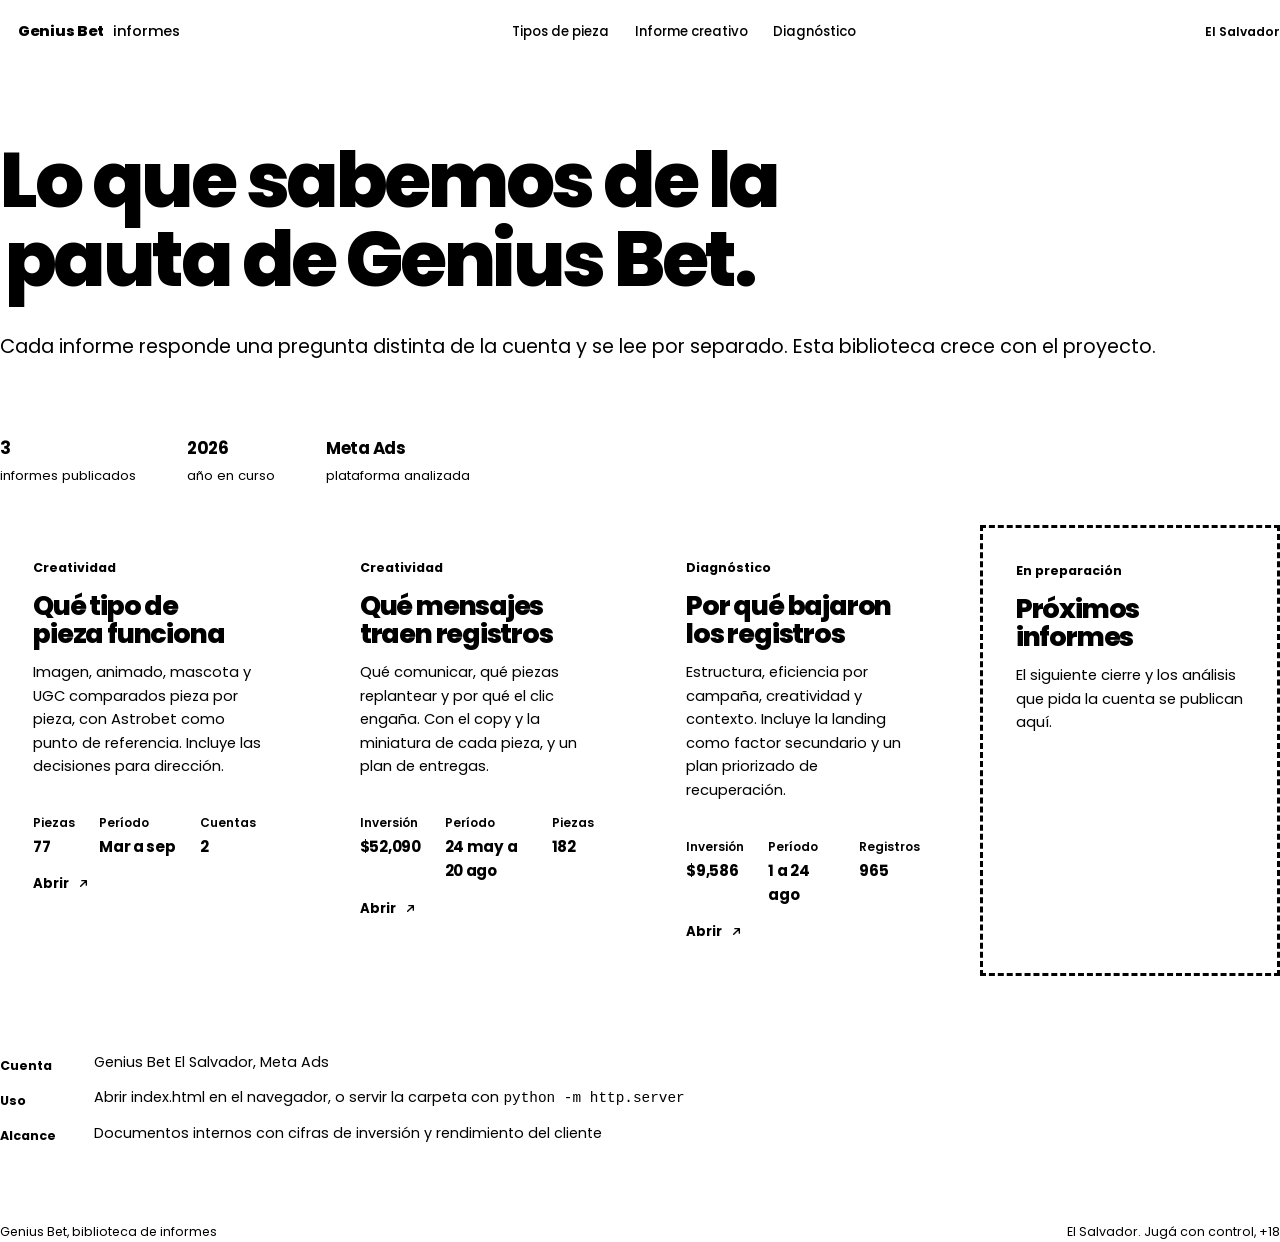
==== commit 6e31e0cf: "favicon" ====
--- a/index.html
+++ b/index.html
@@ -9,18 +9,18 @@
   <title>Genius Bet | Informes</title>
   <link rel="preconnect" href="https://fonts.gstatic.com" crossorigin>
   <link rel="stylesheet" href="https://fonts.googleapis.com/css2?family=Poppins:wght@400;500;600;700;800&display=swap">
-  <link rel="stylesheet" href="assets/css/adcom.css">
-  <script defer src="assets/js/adcom.js"></script>
+  <link rel="stylesheet" href="styles.css">
+<link rel="icon" type="image/png" href="[data-uri]">
 </head>
 <body>
-<a class="skip-link" href="#top">Ir a los documentos</a>
+<a class="skip-link" href="#informes">Ir a los informes</a>
 
 <header class="masthead">
-  <a class="wordmark" href="index.html"><i></i>Genius Bet <span>documentos</span></a>
-  <nav aria-label="Documentos">
-    <a href="tipos-de-pieza.html">Qué tipo de pieza funciona</a>
-    <a href="informe-creativo.html">Qué mensajes traen registros</a>
-    <a href="diagnostico-agosto-2026.html">Por qué bajaron los registros</a>
+  <a class="wordmark" href="index.html"><i></i>Genius Bet <span>informes</span></a>
+  <nav aria-label="Informes">
+    <a href="tipos-de-pieza.html">Tipos de pieza</a>
+    <a href="informe-creativo.html">Informe creativo</a>
+    <a href="diagnostico-agosto-2026.html">Diagnóstico</a>
   </nav>
   <span class="stamp">El Salvador</span>
 </header>
@@ -28,55 +28,60 @@
 <main id="top">
 
 <section class="opening wrap">
-  <h1>Documentos de la cuenta</h1>
-  <p class="lede">Cada informe responde una pregunta distinta de la cuenta. Esta biblioteca crece con el proyecto.</p>
-
+  <h1>Lo que sabemos de la <em>pauta de Genius Bet.</em></h1>
+  <p class="lede">Cada informe responde una pregunta distinta de la cuenta y se lee por separado.
+  Esta biblioteca crece con el proyecto.</p>
+  <div class="opening-meta">
+    <div><b>3</b>informes publicados</div>
+    <div><b>2026</b>año en curso</div>
+    <div><b>Meta Ads</b>plataforma analizada</div>
+  </div>
 </section>
 
-<section class="grupo wrap" id="informes">
+<section class="band wrap" id="informes">
+  <hr class="divider">
   <div class="shelf">
     <a class="card" href="tipos-de-pieza.html">
       <p class="kind">Creatividad</p>
       <h2>Qué tipo de pieza funciona</h2>
-      <span class="go">Abrir <svg class="ico" aria-hidden="true"><use href="#i-abrir"></use></svg></span>
+      <p>Imagen, animado, mascota y UGC comparados pieza por pieza, con Astrobet como punto de referencia. Incluye las decisiones para dirección.</p>
+      <dl><div><dt>Piezas</dt><dd>77</dd></div><div><dt>Período</dt><dd>Mar a sep</dd></div><div><dt>Cuentas</dt><dd>2</dd></div></dl>
+      <span class="go">Abrir <svg viewBox="0 0 16 16" fill="none" stroke="currentColor" stroke-width="1.7" stroke-linecap="round" stroke-linejoin="round" aria-hidden="true"><path d="M4.5 11.5 11.5 4.5M6 4.5h5.5V10"/></svg></span>
     </a>
-
     <a class="card" href="informe-creativo.html">
       <p class="kind">Creatividad</p>
       <h2>Qué mensajes traen registros</h2>
-      <span class="go">Abrir <svg class="ico" aria-hidden="true"><use href="#i-abrir"></use></svg></span>
+      <p>Qué comunicar, qué piezas replantear y por qué el clic engaña. Con el copy y la miniatura de cada pieza, y un plan de entregas.</p>
+      <dl><div><dt>Inversión</dt><dd>$52,090</dd></div><div><dt>Período</dt><dd>24 may a 20 ago</dd></div><div><dt>Piezas</dt><dd>182</dd></div></dl>
+      <span class="go">Abrir <svg viewBox="0 0 16 16" fill="none" stroke="currentColor" stroke-width="1.7" stroke-linecap="round" stroke-linejoin="round" aria-hidden="true"><path d="M4.5 11.5 11.5 4.5M6 4.5h5.5V10"/></svg></span>
     </a>
-
     <a class="card" href="diagnostico-agosto-2026.html">
       <p class="kind">Diagnóstico</p>
       <h2>Por qué bajaron los registros</h2>
-      <span class="go">Abrir <svg class="ico" aria-hidden="true"><use href="#i-abrir"></use></svg></span>
+      <p>Estructura, eficiencia por campaña, creatividad y contexto. Incluye la landing como factor secundario y un plan priorizado de recuperación.</p>
+      <dl><div><dt>Inversión</dt><dd>$9,586</dd></div><div><dt>Período</dt><dd>1 a 24 ago</dd></div><div><dt>Registros</dt><dd>965</dd></div></dl>
+      <span class="go">Abrir <svg viewBox="0 0 16 16" fill="none" stroke="currentColor" stroke-width="1.7" stroke-linecap="round" stroke-linejoin="round" aria-hidden="true"><path d="M4.5 11.5 11.5 4.5M6 4.5h5.5V10"/></svg></span>
     </a>
-
-    <div class="card card-breve is-empty">
-      <span class="card-top">
-        <svg class="ico ico-lg" aria-hidden="true"><use href="#i-reloj"></use></svg>
-      </span>
+    <div class="card is-empty">
+      <p class="kind">En preparación</p>
       <h2>Próximos informes</h2>
+      <p>El siguiente cierre y los análisis que pida la cuenta se publican aquí.</p>
     </div>
   </div>
 </section>
 
 <section class="colophon wrap">
   <dl>
-    <dt>Cuenta</dt><dd>Genius Bet, El Salvador, Meta Ads</dd>
-    <dt>Uso</dt>
-    <dd>Abrir <code>index.html</code> en el navegador, o servir la carpeta con
-    <code>python -m http.server</code></dd>
-    <dt>Alcance</dt>
-    <dd>Documentos internos de la cuenta</dd>
+    <dt>Cuenta</dt><dd>Genius Bet El Salvador, Meta Ads</dd>
+    <dt>Uso</dt><dd>Abrir index.html en el navegador, o servir la carpeta con <code>python -m http.server</code></dd>
+    <dt>Alcance</dt><dd>Documentos internos con cifras de inversión y rendimiento del cliente</dd>
   </dl>
 </section>
 
 </main>
 
 <footer class="footer">
-  <span>Genius Bet, biblioteca de documentos</span>
+  <span>Genius Bet, biblioteca de informes</span>
   <span>El Salvador. Jugá con control, +18</span>
 </footer>
 
--- a/styles.css
+++ b/styles.css
@@ -0,0 +1,629 @@
+/* ============================================================================
+   Genius Bet · sistema visual de los informes
+   Un solo tema: papel. Poppins. El amarillo de marca es el unico acento.
+   ========================================================================= */
+
+/* Los tokens NO se declaran aquí: los trae adcom-tokens.css, que este
+   documento ya enlaza antes de esta hoja. Este bloque los repetía con los
+   mismos nombres y había derivado (--ink-muted:#6b6b66, que el sistema
+   corrigió a #656560 por fallar sobre --sunken). Peor: al cargarse después,
+   aplanaba el sistema de dos suelos y .s-dark acababa pintando como .s-light.
+   Para cambiar un token, se cambia en adcom/sistema/adcom.css. */
+
+
+/* ---------------------------------------------------------------- base --- */
+*,*::before,*::after{box-sizing:border-box}
+html{-webkit-text-size-adjust:100%}
+@media (prefers-reduced-motion:no-preference){ html{scroll-behavior:smooth} }
+
+body{
+  margin:0;
+  background:var(--paper);
+  color:var(--ink);
+  font-family:Poppins,ui-sans-serif,-apple-system,"Segoe UI",sans-serif,
+    "Segoe UI Emoji","Apple Color Emoji","Noto Color Emoji";
+  font-size:17px;
+  line-height:1.6;
+  -webkit-font-smoothing:antialiased
+}
+
+/* las superficies que no dibujamos tambien son parte del diseno */
+::selection{background:var(--accent); color:var(--accent-ink)}
+html{caret-color:var(--ink); accent-color:var(--ink)}
+::-webkit-scrollbar{width:12px; height:12px}
+::-webkit-scrollbar-track{background:var(--sunken)}
+::-webkit-scrollbar-thumb{background:#c6c5be; border:3px solid var(--sunken); border-radius:999px}
+::-webkit-scrollbar-thumb:hover{background:var(--ink-secondary)}
+html{scrollbar-color:#c6c5be var(--sunken); scrollbar-width:thin}
+:focus-visible{outline:2px solid var(--ink); outline-offset:3px; border-radius:0}
+
+img{display:block; max-width:100%}
+h1,h2,h3,h4{margin:0; font-weight:800; letter-spacing:-.045em; line-height:1.03; text-wrap:balance}
+p{margin:0}
+strong,b{font-weight:700}
+a{color:inherit; text-decoration-thickness:1px; text-underline-offset:3px}
+.tnum{font-variant-numeric:tabular-nums}
+
+.skip-link{
+  position:fixed; top:10px; left:10px; z-index:120; transform:translateY(-180%);
+  background:var(--ink); color:var(--paper); padding:12px 18px;
+  font-weight:600; font-size:.85rem; text-decoration:none
+}
+.skip-link:focus{transform:translateY(0)}
+
+/* ------------------------------------------------------------- cabecera --- */
+.masthead{
+  position:sticky; top:0; z-index:60;
+  display:flex; align-items:center; justify-content:space-between; gap:24px;
+  height:64px; padding-inline:var(--gutter);
+  background:color-mix(in srgb, var(--paper) 86%, transparent);
+  backdrop-filter:blur(14px); -webkit-backdrop-filter:blur(14px);
+  border-bottom:1px solid var(--rule)
+}
+.wordmark{
+  display:inline-flex; align-items:center; gap:9px; text-decoration:none;
+  font-weight:800; font-size:.92rem; letter-spacing:-.02em; white-space:nowrap
+}
+.wordmark i{width:9px; height:9px; border-radius:50%; background:var(--accent); flex:0 0 auto}
+.wordmark span{color:var(--ink-muted); font-weight:500}
+.masthead nav{display:flex; gap:clamp(14px,2vw,26px); font-size:.83rem; font-weight:500; min-width:0}
+.masthead nav a{color:var(--ink-secondary); text-decoration:none; white-space:nowrap;
+  transition:color .2s var(--ease)}
+.masthead nav a:hover{color:var(--ink)}
+.masthead .stamp{font-size:.76rem; font-weight:600; color:var(--ink-muted);
+  border-left:1px solid var(--rule); padding-left:16px; white-space:nowrap}
+@media (max-width:1000px){ .masthead nav{display:none} }
+@media (max-width:520px){ .masthead .stamp{display:none} }
+
+/* ----------------------------------------------------------- estructura --- */
+.wrap{max-width:var(--max); margin-inline:auto; padding-inline:var(--gutter)}
+.band{padding-block:var(--step)}
+.band + .band{padding-top:0}
+.lede{max-width:var(--measure); color:var(--ink-secondary); font-size:1.075rem}
+.note{max-width:var(--measure); color:var(--ink-muted); font-size:.9rem; line-height:1.55}
+.head{margin-bottom:clamp(30px,4vw,48px)}
+.head h2{font-size:clamp(1.9rem,4.2vw,3.4rem)}
+.head .lede{margin-top:18px}
+.divider{border:0; border-top:1px solid var(--rule-strong); margin:0 0 clamp(26px,3vw,40px)}
+
+/* ------------------------------------------------------------- portada --- */
+.opening{padding-top:clamp(44px,6vw,84px); padding-bottom:var(--step)}
+.opening h1{font-size:clamp(2.3rem,6vw,5.4rem); max-width:17ch}
+.opening h1 em{font-style:normal; box-decoration-break:clone; -webkit-box-decoration-break:clone;
+  padding-inline:.06em; background:linear-gradient(transparent 58%, var(--accent) 58%)}
+.opening .lede{margin-top:clamp(22px,3vw,32px); font-size:clamp(1.05rem,1.55vw,1.22rem);max-width:var(--measure)}
+.opening-meta{
+  display:flex; flex-wrap:wrap; gap:22px clamp(28px,4vw,56px);
+  margin-top:clamp(34px,4vw,52px); padding-top:22px; border-top:1px solid var(--rule);
+  font-size:.82rem; color:var(--ink-muted)
+}
+.opening-meta div{display:grid; gap:3px}
+.opening-meta b{font-weight:700; color:var(--ink); font-size:1.05rem;
+  font-variant-numeric:tabular-nums; letter-spacing:-.03em}
+
+/* ------------------------------------------------ slab invertido (unico) --- */
+.slab{background:var(--inv-ground); color:var(--inv-text); padding-block:clamp(56px,7vw,104px)}
+.slab h2{font-size:clamp(1.8rem,3.8vw,3rem); max-width:20ch}
+.slab .lede{color:var(--inv-secondary); margin-top:18px}
+.slab .divider{border-top-color:rgba(244,244,241,.85)}
+.calls{display:grid; gap:clamp(28px,3vw,44px); margin-top:clamp(34px,4vw,52px);
+  grid-template-columns:repeat(3,minmax(0,1fr))}
+@media (max-width:1040px){ .calls{grid-template-columns:repeat(2,minmax(0,1fr))} }
+@media (max-width:700px){ .calls{grid-template-columns:1fr} }
+.call h3{min-height:3.7em}
+@media (max-width:700px){ .call h3{min-height:0} }
+.call{display:grid; gap:12px; align-content:start}
+.call h3{font-size:1.2rem; letter-spacing:-.03em; line-height:1.22}
+.call p{color:var(--inv-secondary); font-size:.93rem; line-height:1.55}
+.call .verdict{display:inline-block; font-size:.8rem; font-weight:700; color:var(--accent);
+  border-top:2px solid var(--accent); padding-top:10px; letter-spacing:-.01em}
+.slab-foot{margin-top:clamp(38px,4vw,56px); padding-top:22px; border-top:1px solid var(--inv-rule);
+  color:var(--inv-secondary); font-size:.88rem; max-width:var(--measure)}
+.slab-foot b{color:var(--inv-text)}
+
+/* --------------------------------------------------------- tipos de pieza --- */
+.types{display:grid; gap:clamp(26px,3vw,42px)}
+.type{display:grid; gap:clamp(18px,2.6vw,32px); align-items:center;
+  padding-block:clamp(18px,2.2vw,26px);
+  grid-template-columns:minmax(0,168px) minmax(0,1fr) minmax(0,224px);
+  border-top:1px solid var(--rule)}
+.types .type:last-child{border-bottom:1px solid var(--rule)}
+.type figure{margin:0}
+.type figure img{width:100%; aspect-ratio:1/1; object-fit:cover; background:var(--sunken)}
+.type h3{font-size:clamp(1.25rem,2.3vw,1.8rem)}
+.type p{margin-top:10px; color:var(--ink-secondary); font-size:.94rem; max-width:42ch}
+.share{display:grid; gap:11px}
+.share-row{display:grid; grid-template-columns:72px 1fr 40px; gap:12px; align-items:center; font-size:.77rem}
+.share-row span{color:var(--ink-muted); font-weight:600}
+.share-row b{text-align:right; font-weight:700; font-variant-numeric:tabular-nums}
+.share-bar{height:10px; background:var(--sunken)}
+.share-bar i{display:block; height:100%; background:var(--ink); transform-origin:left center}
+.share-row.is-accent .share-bar i{background:var(--accent)}
+@media (max-width:900px){
+  .type{grid-template-columns:130px minmax(0,1fr)}
+  .type .share{grid-column:1 / -1}
+}
+@media (max-width:520px){
+  .type{grid-template-columns:1fr}
+  .type figure{max-width:190px}
+}
+
+/* ------------------------------------------------------------- figuras --- */
+.figure{margin:0}
+.figure figcaption{margin-top:22px; padding-top:16px; border-top:1px solid var(--rule);
+  color:var(--ink-muted); font-size:.88rem; max-width:var(--measure)}
+.figure figcaption b{color:var(--ink)}
+.axis{display:flex; justify-content:space-between; align-items:baseline; gap:16px;
+  font-size:.78rem; font-weight:600; color:var(--ink-muted); margin-bottom:20px}
+
+/* barras de indice */
+.bars{display:grid; gap:clamp(18px,2.4vw,26px)}
+.bar-row{display:grid; gap:9px}
+.bar-head{display:flex; justify-content:space-between; align-items:baseline; gap:16px}
+.bar-head .name{font-weight:600; font-size:.95rem}
+.bar-head .val{font-weight:800; font-size:1.28rem; letter-spacing:-.04em; font-variant-numeric:tabular-nums}
+.bar-track{position:relative; height:14px; background:var(--sunken)}
+.bar-track i{display:block; height:100%; background:var(--ink); transform-origin:left center}
+.bar-track i.is-over{background:var(--neg)}
+.bar-track i.is-best{background:var(--accent-fg)}
+.bar-mark{position:absolute; inset-block:-7px; width:1px; background:var(--rule-strong)}
+.bar-row:first-child .bar-mark::after{content:"100"; position:absolute; left:50%;
+  transform:translateX(-50%); top:-19px; font-size:.75rem; font-weight:700;
+  color:var(--ink-muted); font-variant-numeric:tabular-nums}
+.bar-foot{display:flex; justify-content:space-between; gap:16px; font-size:.76rem; color:var(--ink-muted)}
+
+/* rango entre la mejor y la peor pieza de una familia */
+.ranges{display:grid; gap:clamp(32px,3.4vw,46px)}
+.range-head{display:flex; justify-content:space-between; align-items:baseline; gap:16px}
+.range-head .name{font-weight:600; font-size:.95rem}
+.range-head .span{font-size:.77rem; color:var(--ink-muted); font-variant-numeric:tabular-nums}
+.range-track{position:relative; height:14px; background:var(--sunken); margin-top:26px}
+.range-fill{position:absolute; top:0; height:14px; transform-origin:left center;
+  background:linear-gradient(90deg,var(--accent),var(--neg))}
+.range-mark{position:absolute; inset-block:-7px; width:1px; background:var(--rule-strong)}
+.range-pin{position:absolute; top:-4px; width:22px; height:22px; margin-left:-11px; border-radius:50%;
+  background:var(--paper); border:3px solid var(--ink)}
+.range-pin.lo{border-color:var(--accent)}
+.range-pin.hi{border-color:var(--neg)}
+.range-pin em{position:absolute; left:50%; transform:translateX(-50%); top:-23px; font-style:normal;
+  font-size:.76rem; font-weight:800; font-variant-numeric:tabular-nums; white-space:nowrap}
+.range-foot{display:flex; justify-content:space-between; gap:20px; margin-top:12px;
+  font-size:.76rem; color:var(--ink-muted)}
+.range-foot b{color:var(--ink-secondary); font-weight:600}
+
+/* ------------------------------------------------- comparacion de a dos --- */
+.split{display:grid; gap:clamp(22px,3vw,36px);
+  grid-template-columns:repeat(auto-fit,minmax(min(100%,280px),1fr))}
+.side{padding-top:24px; border-top:2px solid var(--rule-strong)}
+.side.is-win{border-top-color:var(--accent)}
+.side.is-lose{border-top-color:var(--neg)}
+.side .score{font-size:clamp(3rem,7vw,5rem); font-weight:800; letter-spacing:-.055em; line-height:.85;
+  font-variant-numeric:tabular-nums}
+.side.is-win .score{color:var(--accent-deep)}
+.side.is-lose .score{color:var(--neg)}
+.side h3{margin-top:14px; font-size:1.22rem}
+.side p{margin-top:10px; color:var(--ink-secondary); font-size:.93rem; max-width:44ch}
+.side ul{margin:16px 0 0; padding:0; list-style:none; display:grid; gap:6px;
+  font-size:.82rem; color:var(--ink-muted)}
+
+/* ----------------------------------------------------------- las piezas --- */
+.works{display:grid; gap:clamp(16px,2vw,26px);
+  grid-template-columns:repeat(auto-fill,minmax(min(100%,230px),1fr))}
+.works.is-pair{grid-template-columns:repeat(auto-fit,minmax(min(100%,300px),1fr));
+  max-width:820px; gap:clamp(20px,3vw,34px)}
+.work figure{margin:0; position:relative; overflow:hidden; background:var(--sunken)}
+.work figure img{width:100%; aspect-ratio:4/5; object-fit:cover; transition:transform .5s var(--ease)}
+@media (prefers-reduced-motion:no-preference){ .work:hover figure img{transform:scale(1.03)} }
+.work figure b{position:absolute; left:0; top:0; padding:7px 11px;
+  background:var(--ink); color:var(--paper); font-size:.78rem; font-weight:800;
+  font-variant-numeric:tabular-nums}
+.work.is-win figure b{background:var(--accent); color:var(--accent-ink)}
+.work{min-width:0}
+.work-body{padding-top:14px; display:grid; gap:7px; min-width:0}
+/* los nombres de anuncio no tienen donde partir y ensanchan la columna */
+.work-body h3{font-size:.97rem; letter-spacing:-.03em; line-height:1.25;
+  overflow-wrap:anywhere}
+.work-kind{font-size:.78rem; color:var(--ink-muted); font-weight:600}
+.work-body p{font-size:.86rem; color:var(--ink-secondary); line-height:1.5}
+.work-stats{display:flex; gap:20px; padding-top:11px; border-top:1px solid var(--rule);
+  font-size:.76rem; color:var(--ink-muted)}
+.work-stats b{display:block; color:var(--ink); font-size:.94rem; font-weight:700;
+  font-variant-numeric:tabular-nums; letter-spacing:-.02em}
+
+/* ---------------------------------------------------------------- tabla --- */
+.table-scroll{overflow-x:auto}
+table{width:100%; min-width:620px; border-collapse:collapse; font-size:.92rem}
+thead th{text-align:left; font-size:.78rem; font-weight:700; color:var(--ink-muted);
+  padding:0 18px 12px 0; border-bottom:1px solid var(--rule-strong)}
+thead th + th{text-align:right; padding-inline:18px 0}
+tbody th{text-align:left; font-weight:600; padding:16px 18px 16px 0; vertical-align:top}
+tbody td{text-align:right; padding:16px 0 16px 18px; color:var(--ink-secondary);
+  font-variant-numeric:tabular-nums; vertical-align:top}
+tbody tr + tr th, tbody tr + tr td{border-top:1px solid var(--rule)}
+tbody td b{color:var(--ink); font-weight:700}
+
+/* --------------------------------------------------------------- reglas --- */
+.rules{display:grid; gap:clamp(30px,3.5vw,48px);
+  grid-template-columns:repeat(auto-fit,minmax(min(100%,320px),1fr))}
+.rule-col h3{font-size:1.45rem; padding-bottom:16px; border-bottom:2px solid var(--neg)}
+.rule-col.is-yes h3{border-bottom-color:var(--accent)}
+.rule-col ol{margin:22px 0 0; padding:0; list-style:none; display:grid; gap:20px; counter-reset:r}
+.rule-col li{counter-increment:r; display:grid; grid-template-columns:26px minmax(0,1fr); gap:14px}
+.rule-col li::before{content:counter(r,decimal-leading-zero); font-size:.78rem; font-weight:700;
+  color:var(--ink-muted); padding-top:.4em; font-variant-numeric:tabular-nums}
+.rule-col li b{display:block; font-size:1rem; letter-spacing:-.02em; line-height:1.3}
+.rule-col li p{margin-top:5px; color:var(--ink-secondary); font-size:.9rem; line-height:1.5}
+
+/* ------------------------------------------------------------ el encargo --- */
+.orders{margin:0; padding:0; list-style:none}
+.orders li{display:grid; grid-template-columns:minmax(0,1fr) minmax(0,1.5fr);
+  gap:clamp(14px,4vw,64px); padding-block:clamp(22px,2.6vw,32px); border-top:1px solid var(--rule)}
+.orders li:last-child{border-bottom:1px solid var(--rule)}
+.orders h3{font-size:clamp(1.1rem,1.9vw,1.45rem)}
+.orders p{color:var(--ink-secondary); font-size:.93rem; max-width:54ch}
+@media (max-width:760px){ .orders li{grid-template-columns:1fr; gap:10px} }
+
+/* -------------------------------------------------------------- colofon --- */
+.colophon{padding-block:clamp(48px,6vw,80px); border-top:1px solid var(--rule-strong)}
+.colophon dl{display:grid; grid-template-columns:auto minmax(0,1fr);
+  gap:12px clamp(20px,3vw,40px); margin:0; max-width:920px}
+.colophon dt{font-size:.78rem; font-weight:700; color:var(--ink-muted); padding-top:.25em;
+  white-space:nowrap}
+.colophon dd{margin:0; color:var(--ink-secondary); font-size:.9rem; line-height:1.5}
+@media (max-width:560px){
+  .colophon dl{grid-template-columns:1fr; gap:2px}
+  .colophon dt{padding-top:16px}
+}
+.footer{padding:26px var(--gutter); border-top:1px solid var(--rule);
+  display:flex; flex-wrap:wrap; justify-content:space-between; gap:12px;
+  color:var(--ink-muted); font-size:.78rem}
+
+/* --------------------------------------------------------------- indice --- */
+.shelf{display:grid; gap:clamp(18px,2.4vw,26px);
+  grid-template-columns:repeat(auto-fit,minmax(min(100%,290px),1fr))}
+.card{display:grid; align-content:start; gap:14px; padding:clamp(24px,2.6vw,34px);
+  background:var(--raised); border:1px solid var(--rule); text-decoration:none; color:inherit;
+  transition:border-color .25s var(--ease), transform .25s var(--ease)}
+@media (prefers-reduced-motion:no-preference){
+  a.card:hover{transform:translateY(-3px); border-color:var(--ink)}
+}
+.card .kind{font-size:.78rem; font-weight:700; color:var(--ink-muted)}
+.card h2{font-size:clamp(1.28rem,2.1vw,1.75rem)}
+.card p{color:var(--ink-secondary); font-size:.92rem}
+.card dl{display:flex; gap:24px; margin:4px 0 0; padding-top:16px; border-top:1px solid var(--rule)}
+.card dt{font-size:.75rem; color:var(--ink-muted); font-weight:600}
+.card dd{margin:3px 0 0; font-weight:700; font-size:.95rem; font-variant-numeric:tabular-nums;
+  letter-spacing:-.02em}
+.card .go{display:inline-flex; align-items:center; gap:8px; font-size:.82rem; font-weight:700}
+.card .go svg{width:13px; height:13px; transition:transform .25s var(--ease)}
+@media (prefers-reduced-motion:no-preference){ a.card:hover .go svg{transform:translate(3px,-3px)} }
+.card.is-empty{background:none; border-style:dashed}
+.card.is-empty h2, .card.is-empty p{color:var(--ink-muted)}
+
+/* --------------------------------------------------------------- motion --- */
+/* Un solo momento autorado: el dato se dibuja cuando su figura entra en pantalla. */
+@media (prefers-reduced-motion:no-preference){
+  .grow .bar-track i,
+  .grow .range-fill,
+  .grow .share-bar i{transform:scaleX(0); transition:transform .85s var(--ease)}
+  .grow .range-pin,
+  .grow .bar-head .val{opacity:0; transition:opacity .45s var(--ease) .4s}
+  .grow.is-in .bar-track i,
+  .grow.is-in .range-fill,
+  .grow.is-in .share-bar i{transform:scaleX(1)}
+  .grow.is-in .range-pin,
+  .grow.is-in .bar-head .val{opacity:1}
+}
+
+/* ============================================================================
+   Informes anteriores. Los nombres de clase se heredan como enganches;
+   el lenguaje visual es el mismo de arriba: papel, Poppins, un solo acento.
+   ========================================================================= */
+
+.s-dark, .s-light{background:var(--paper); color:var(--ink); padding-block:var(--step)}
+.s-dark + .s-dark, .s-light + .s-light, .s-dark + .s-light, .s-light + .s-dark{padding-top:0}
+.inner{max-width:var(--max); margin-inline:auto; padding-inline:var(--gutter)}
+.hero{padding-top:clamp(44px,6vw,84px); min-height:0; display:block}
+.hero h1{font-size:clamp(2.3rem,6vw,5.4rem); max-width:17ch}
+.hero h1 em{font-style:normal; box-decoration-break:clone; -webkit-box-decoration-break:clone;
+  padding-inline:.06em; background:linear-gradient(transparent 58%, var(--accent) 58%)}
+.hero-lead{max-width:var(--measure); margin-top:clamp(22px,3vw,32px); color:var(--ink-secondary);
+  font-size:clamp(1.05rem,1.55vw,1.22rem)}
+.hero-lead b{color:var(--ink)}
+
+/* la fila de cifras de portada deja de ser una rejilla de tarjetas */
+.hero-stats{display:flex; flex-wrap:wrap; gap:22px clamp(28px,4vw,56px);
+  margin:clamp(34px,4vw,52px) 0 0; padding-top:22px; border:0; border-top:1px solid var(--rule);
+  background:none; border-radius:0; overflow:visible}
+.hero-stats div{padding:0; background:none; display:grid; gap:3px}
+.hero-stats dt{font-size:.82rem; color:var(--ink-muted); font-weight:500; letter-spacing:0;
+  text-transform:none; order:2}
+.hero-stats dd{margin:0; color:var(--ink); font-size:1.05rem; font-weight:700; letter-spacing:-.03em;
+  font-variant-numeric:tabular-nums; order:1}
+.hero-stats dd small{display:block; margin-top:2px; font-size:.82rem; font-weight:400;
+  color:var(--ink-muted); letter-spacing:0}
+
+/* titulares de seccion: la etiqueta numerada se retira en el marcado */
+.s-head{display:grid; gap:18px; margin-bottom:clamp(30px,4vw,48px); max-width:none; align-items:start}
+.s-head h2{font-size:clamp(1.9rem,4.2vw,3.4rem); max-width:20ch}
+.s-head > p{max-width:var(--measure); color:var(--ink-secondary); font-size:1.075rem}
+.s-head h2 em{font-style:normal; box-decoration-break:clone; -webkit-box-decoration-break:clone;
+  padding-inline:.06em;color:var(--fg)}
+@media (min-width:900px){
+  .s-head{grid-template-columns:minmax(0,1.15fr) minmax(0,.85fr); gap:clamp(30px,5vw,80px);
+    align-items:end}
+  .s-head > p{padding-bottom:.4em}
+}
+.eyebrow{display:none}
+.eyebrow.is-kept{display:block; font-size:.78rem; font-weight:700; color:var(--ink-muted);
+  letter-spacing:0; text-transform:none; margin:0 0 10px}
+.eyebrow.is-kept span{display:inline; border:0; padding:0; border-radius:0}
+.eyebrow.is-kept span + span::before{content:", "}
+
+/* paneles: prosa separada por una regla, no cajas */
+.duo{display:grid; gap:clamp(26px,3.4vw,48px);
+  grid-template-columns:repeat(auto-fit,minmax(min(100%,300px),1fr))}
+.panel{padding:24px 0 0; border:0; border-top:2px solid var(--rule-strong); border-radius:0;
+  background:none; box-shadow:none; color:var(--ink)}
+.panel h3{font-size:1.3rem; margin:0 0 12px}
+.panel p{color:var(--ink-secondary); font-size:.96rem; margin:0 0 .8em}
+.panel p:last-child{margin-bottom:0}
+.panel p b{color:var(--ink)}
+.panel-hi{border-top-color:var(--accent)}
+.panel-hi h3, .panel-hi p b{color:var(--ink)}
+.panel-hi p{color:var(--ink-secondary)}
+
+/* el bloque de enfasis deja de ser un cartel amarillo */
+.quote{margin-top:clamp(30px,3.4vw,44px); padding:clamp(26px,3vw,38px) 0 0;
+  border-top:2px solid var(--accent); background:none; border-radius:0; color:var(--ink)}
+.quote p:not(.eyebrow){margin:0; max-width:24ch; font-size:clamp(1.4rem,3vw,2.2rem);
+  font-weight:800; letter-spacing:-.045em; line-height:1.1; color:var(--ink)}
+.quote p.sub{max-width:var(--measure); margin-top:16px; font-size:1rem; font-weight:400;
+  line-height:1.55; letter-spacing:0; color:var(--ink-secondary)}
+
+/* graficos: dejan de ser islas oscuras */
+.chart{padding:0; border:0; border-radius:0; background:none; box-shadow:none; color:var(--ink)}
+.chart-top{display:flex; justify-content:space-between; align-items:baseline; gap:16px;
+  padding-bottom:0; margin-bottom:20px; border:0}
+.chart-top > div{display:flex; flex-direction:column-reverse; gap:0}
+.chart-top h3{margin:0; font-size:1.05rem; font-weight:600; letter-spacing:-.02em}
+.chart-kicker{font-size:.78rem; font-weight:600; color:var(--ink-muted); letter-spacing:0;
+  text-transform:none; margin-top:4px}
+.chart-hint{font-size:.78rem; font-weight:600; color:var(--ink-muted); letter-spacing:0;
+  text-transform:none; text-align:right; max-width:none; flex:0 0 auto}
+.chart-foot{margin-top:20px; padding-top:16px; border-top:1px solid var(--rule);
+  color:var(--ink-muted); font-size:.88rem; max-width:var(--measure)}
+.chart-foot b{color:var(--ink)}
+.scroll{overflow-x:auto; padding-top:6px}
+.legend{display:flex; flex-wrap:wrap; gap:8px 22px; margin:16px 0 0; padding:0; list-style:none;
+  color:var(--ink-muted); font-size:var(--fs-body-min); font-weight:500}
+.legend li{display:inline-flex; align-items:center; gap:8px}
+.legend i{width:10px; height:10px; border-radius:50%; flex:0 0 auto}
+.i-ctr{background:var(--ink)} .i-reg{background:var(--accent-deep)}
+
+svg{display:block; width:100%; height:auto; overflow:visible}
+.dumb-svg{min-width:600px} .trend-svg{min-width:400px}
+.gl{stroke:var(--rule); stroke-width:1}
+.ax{fill:var(--ink-muted); font-size:12px; font-weight:600; letter-spacing:0}
+.rl{fill:var(--ink); font-size:12.5px; font-weight:600; text-anchor:end; letter-spacing:-.01em}
+.db{stroke:var(--sunken); stroke-width:6; stroke-linecap:round}
+.d-ctr{fill:var(--ink); stroke:var(--paper); stroke-width:3}
+.d-reg{fill:var(--accent); stroke:var(--ink); stroke-width:2}
+.dv{font-size:12px; font-weight:700; font-variant-numeric:tabular-nums}
+.t-ctr{fill:var(--ink)} .t-reg{fill:var(--accent-deep)} .t-sep{fill:var(--ink-muted)}
+.tl{fill:none; stroke-width:2.5; stroke-linecap:round; stroke-linejoin:round}
+.td{stroke:var(--paper); stroke-width:2.5}
+.tl.s-reg{stroke:var(--ink)} .td.s-reg{fill:var(--ink)} .tv.s-reg{fill:var(--ink)}
+.tl.s-roas{stroke:var(--accent-deep)} .td.s-roas{fill:var(--accent-deep)}
+.tv.s-roas{fill:var(--accent-deep)}
+.tv{font-size:12px; font-weight:700; font-variant-numeric:tabular-nums}
+
+/* ranking heredado, con la gramatica de las barras nuevas */
+.ranks{display:grid; gap:clamp(18px,2.4vw,26px); padding-top:4px}
+.rank-row{display:grid; gap:9px}
+.rank-copy{display:flex; align-items:baseline; gap:14px; font-size:.95rem; flex-wrap:nowrap}
+.rank-copy b{display:none}
+.rank-copy > .r-name{flex:1 1 auto; min-width:0; font-weight:600; order:0}
+.rank-copy .tag{flex:0 0 auto; order:1}
+.rank-copy > strong{flex:0 0 auto; order:2; font-weight:800; font-size:1.28rem; letter-spacing:-.04em;
+  color:var(--ink); font-variant-numeric:tabular-nums}
+.rank-track{height:14px; border-radius:0; background:var(--sunken); overflow:hidden}
+.rank-track i{display:block; height:100%; border-radius:0; background:var(--ink)}
+.rank-track i.i-out{background:var(--neg)}
+.rank-foot{display:flex; justify-content:space-between; gap:16px; font-size:.76rem;
+  color:var(--ink-muted); font-weight:400; letter-spacing:0}
+
+/* piezas */
+.pieces{display:grid; gap:clamp(16px,2vw,26px);
+  grid-template-columns:repeat(auto-fill,minmax(min(100%,230px),1fr))}
+.piece{display:flex; flex-direction:column; border:0; border-radius:0; background:none;
+  overflow:visible; box-shadow:none}
+.piece:hover{transform:none; border:0}
+.p-thumb{margin:0; overflow:hidden; background:var(--sunken); position:relative}
+.p-thumb img{width:100%; aspect-ratio:4/5; object-fit:cover; transition:transform .5s var(--ease)}
+@media (prefers-reduced-motion:no-preference){ .piece:hover .p-thumb img{transform:scale(1.03)} }
+.p-body{padding:14px 0 0; display:flex; flex-direction:column; gap:7px; flex:1}
+.p-meta{display:flex; flex-wrap:wrap; gap:0; font-size:.78rem; color:var(--ink-muted); font-weight:600}
+.p-meta .tag + .tag::before{content:", "}
+.piece{min-width:0}
+.piece h3{font-size:.97rem; letter-spacing:-.03em; line-height:1.25;
+  overflow-wrap:anywhere}
+.p-id{font-size:var(--fs-body-min); color:var(--ink-muted); font-weight:600; letter-spacing:0;
+  overflow-wrap:anywhere; line-height:1.35}
+.p-copy{font-size:.86rem; color:var(--ink-secondary); line-height:1.5}
+.p-nums{display:flex; gap:18px; margin-top:auto; padding:11px 0 0; border:0;
+  border-top:1px solid var(--rule); border-radius:0; background:none; overflow:visible}
+.p-nums div{padding:0; background:none}
+.p-nums span{display:block; color:var(--ink-muted); font-size:.76rem; font-weight:500;
+  letter-spacing:0; text-transform:none}
+.p-nums strong{display:block; margin-top:2px; font-size:.94rem; font-weight:700;
+  letter-spacing:-.02em; font-variant-numeric:tabular-nums}
+.p-note{padding-top:11px; border-top:1px solid var(--rule); font-size:.86rem;
+  color:var(--ink-secondary); line-height:1.5}
+.p-note b{color:var(--ink)}
+.piece-out .p-thumb::after{content:""; position:absolute; inset:0;
+  box-shadow:inset 0 0 0 3px var(--neg)}
+
+/* tabla heredada */
+.table-wrap{overflow-x:auto; border:0; border-radius:0; background:none}
+.table-wrap table{min-width:620px}
+.table-wrap th{background:none; color:var(--ink-muted); text-align:left; font-size:.78rem;
+  font-weight:700; letter-spacing:0; text-transform:none; padding:0 18px 12px 0;
+  border-bottom:1px solid var(--rule-strong)}
+.table-wrap th + th{text-align:right; padding-inline:18px 0}
+.table-wrap td{padding:16px 0 16px 18px; text-align:right; border-bottom:0;
+  border-top:1px solid var(--rule); color:var(--ink-secondary); font-size:.92rem;
+  white-space:nowrap; font-variant-numeric:tabular-nums}
+.table-wrap td:first-child{text-align:left; white-space:normal}
+.table-wrap tbody tr:first-child td{border-top:0}
+.table-wrap tbody tr:hover td{background:none}
+.table-wrap td b{color:var(--ink)}
+
+/* sirve / no sirve */
+.do-grid{display:grid; gap:clamp(30px,3.5vw,48px);
+  grid-template-columns:repeat(auto-fit,minmax(min(100%,320px),1fr))}
+.do{padding:0; border:0; border-radius:0; background:none; color:var(--ink)}
+.do h3{margin:0; font-size:1.45rem; padding-bottom:16px; border-bottom:2px solid var(--neg)}
+.do-yes h3{border-bottom-color:var(--accent)}
+.do ul{margin:22px 0 0; padding:0; list-style:none; display:grid; gap:20px; counter-reset:d}
+.do li{display:grid; grid-template-columns:26px minmax(0,1fr); gap:14px; counter-increment:d}
+.do li::before{content:counter(d,decimal-leading-zero); font-size:.78rem; font-weight:700;
+  color:var(--ink-muted); padding-top:.4em; background:none; width:auto; height:auto;
+  border-radius:0; margin:0; font-variant-numeric:tabular-nums}
+.do li b{display:block; font-size:1rem; color:var(--ink); letter-spacing:-.02em; line-height:1.3}
+.do li span{font-size:.9rem; line-height:1.5; color:var(--ink-secondary)}
+
+/* el encargo */
+.plan{margin:0; padding:0; list-style:none; display:block; background:none; border:0;
+  border-radius:0; overflow:visible}
+.plan li{display:grid; grid-template-columns:minmax(0,1fr) minmax(0,1.5fr);
+  gap:clamp(14px,4vw,64px); padding:clamp(22px,2.6vw,32px) 0; border:0;
+  border-top:1px solid var(--rule); background:none}
+.plan li:last-child{border-bottom:1px solid var(--rule)}
+.plan .n{display:none}
+.plan b{font-size:clamp(1.1rem,1.9vw,1.45rem); font-weight:800; letter-spacing:-.045em;
+  line-height:1.03}
+.plan p{color:var(--ink-secondary); font-size:.93rem; max-width:54ch}
+@media (max-width:760px){ .plan li{grid-template-columns:1fr; gap:10px} }
+
+/* ficha final */
+.ficha{padding-block:clamp(48px,6vw,80px); border-top:1px solid var(--rule-strong)}
+.ficha dl{display:grid; grid-template-columns:auto minmax(0,1fr);
+  gap:12px clamp(20px,3vw,40px); margin:0; max-width:920px}
+.ficha dt{color:var(--ink-muted); font-size:.78rem; font-weight:700; letter-spacing:0;
+  text-transform:none; padding-top:.25em; white-space:nowrap}
+.ficha dd{margin:0; color:var(--ink-secondary); font-size:.9rem; line-height:1.5}
+@media (max-width:560px){ .ficha dl{grid-template-columns:1fr; gap:2px} .ficha dt{padding-top:16px} }
+
+/* etiquetas sueltas heredadas */
+.tag{display:inline; padding:0; border:0; border-radius:0; background:none; font-size:inherit;
+  font-weight:600; letter-spacing:0; text-transform:none; color:var(--ink-muted)}
+.tag-win{color:var(--accent-deep)} .tag-out{color:var(--neg)} .tag-mid{color:var(--ink-muted)}
+.rule{font-weight:700; color:var(--ink)}
+
+/* --- componentes del refresco de agosto, en el lenguaje nuevo --------------- */
+
+/* rutas y pasos: columnas separadas por una regla, sin cajas */
+.logic-flow, .message-paths{display:grid; gap:clamp(20px,2.6vw,34px); margin-top:clamp(22px,2.6vw,32px);
+  grid-template-columns:repeat(auto-fit,minmax(min(100%,240px),1fr))}
+.flow-step, .message-path{padding:18px 0 0; border:0; border-top:1px solid var(--rule);
+  border-radius:0; background:none; display:grid; gap:7px; align-content:start}
+.flow-step.is-highlight, .message-path-good{border-top:2px solid var(--accent)}
+.message-path-bad{border-top:2px solid var(--neg)}
+.flow-step > span, .message-path > span{font-size:.78rem; font-weight:700; color:var(--ink-muted);
+  letter-spacing:0; text-transform:none}
+.flow-step strong{font-size:1.05rem; font-weight:800; letter-spacing:-.03em; line-height:1.25}
+.flow-step p{margin:0; color:var(--ink-secondary); font-size:.89rem; line-height:1.5}
+.message-path div{display:flex; flex-wrap:wrap; align-items:baseline; gap:8px}
+.message-path strong{font-size:.95rem; font-weight:700; letter-spacing:-.02em}
+.message-path i{font-style:normal; color:var(--ink-muted); font-size:.9rem}
+
+/* cifras: rejilla de hairlines, no tarjetas */
+.diag-hero{padding-top:clamp(44px,6vw,84px)}
+.metric-grid{display:grid; gap:0 clamp(24px,3vw,48px); margin-top:clamp(26px,3vw,38px);
+  grid-template-columns:repeat(auto-fit,minmax(min(100%,190px),1fr))}
+.metric-card{padding:20px 0; border:0; border-top:1px solid var(--rule); border-radius:0;
+  background:none; display:grid; gap:3px; align-content:start}
+.metric-card > span{font-size:.8rem; color:var(--ink-muted); font-weight:500; order:2}
+.metric-card strong{font-size:clamp(1.4rem,2.4vw,1.9rem); font-weight:800; letter-spacing:-.045em;
+  line-height:1.05; font-variant-numeric:tabular-nums; order:1}
+.metric-card small{font-size:.78rem; color:var(--ink-muted); order:4; line-height:1.45}
+.delta{font-size:.8rem; font-weight:700; order:3; font-variant-numeric:tabular-nums}
+.delta.good{color:var(--accent-deep)} .delta.bad{color:var(--neg)}
+
+/* semanas: la misma gramatica de barra que el resto del sistema */
+.week-list{display:grid; gap:14px; margin-top:clamp(20px,2.4vw,30px)}
+.week-row{display:grid; grid-template-columns:86px minmax(0,1fr) auto; gap:14px; align-items:center;
+  font-size:var(--fs-min); color:var(--ink-muted); font-weight:600}
+.week-track{height:12px; background:var(--sunken); border-radius:0; overflow:hidden}
+.week-track i{display:block; height:100%; background:var(--ink); border-radius:0}
+.week-row b, .week-row strong{color:var(--ink); font-weight:700; font-variant-numeric:tabular-nums;
+  letter-spacing:-.02em}
+
+/* contexto y bitacora */
+.context-grid{display:grid; gap:clamp(22px,3vw,38px); margin-top:clamp(22px,2.6vw,32px);
+  grid-template-columns:repeat(auto-fit,minmax(min(100%,260px),1fr))}
+.context-card{padding:20px 0 0; border:0; border-top:1px solid var(--rule); border-radius:0;
+  background:none; display:grid; gap:9px; align-content:start}
+.context-card > span{font-size:.78rem; font-weight:700; color:var(--ink-muted)}
+.context-card h3{font-size:1.15rem; letter-spacing:-.03em; line-height:1.25}
+.context-card p{margin:0; color:var(--ink-secondary); font-size:.9rem; line-height:1.5}
+.context-card a{font-size:.82rem; font-weight:700; color:var(--ink);
+  text-decoration-color:var(--accent); text-decoration-thickness:2px}
+
+.action-log{margin:clamp(20px,2.4vw,30px) 0 0; padding:0; list-style:none}
+.action-log li{display:grid; grid-template-columns:minmax(0,120px) minmax(0,1fr);
+  gap:clamp(14px,3vw,40px); padding-block:18px; border-top:1px solid var(--rule)}
+.action-log li:last-child{border-bottom:1px solid var(--rule)}
+.action-date{font-size:.8rem; font-weight:700; color:var(--ink-muted)}
+.action-log b{display:block; font-size:1rem; letter-spacing:-.02em}
+.action-log p{margin:5px 0 0; color:var(--ink-secondary); font-size:.9rem; line-height:1.5}
+@media (max-width:640px){ .action-log li{grid-template-columns:1fr; gap:6px} }
+
+/* landing y auditoria */
+.landing-grid{display:grid; gap:clamp(22px,3vw,40px); margin-top:clamp(22px,2.6vw,32px);
+  grid-template-columns:repeat(auto-fit,minmax(min(100%,240px),1fr)); align-items:start}
+.lab-score{padding:20px 0 0; border:0; border-top:2px solid var(--neg); border-radius:0;
+  background:none; display:grid; gap:4px}
+.lab-score strong{font-size:clamp(2.6rem,6vw,4rem); font-weight:800; letter-spacing:-.055em;
+  line-height:.85; color:var(--neg); font-variant-numeric:tabular-nums}
+.lab-score span{font-size:.85rem; font-weight:600; color:var(--ink-secondary)}
+.lab-score small{font-size:.78rem; color:var(--ink-muted); font-variant-numeric:tabular-nums}
+.audit-list{margin:0; padding:0; list-style:none; display:grid; gap:12px}
+.audit-list li{display:grid; grid-template-columns:14px minmax(0,1fr); gap:12px;
+  color:var(--ink-secondary); font-size:.92rem; line-height:1.55}
+.audit-list li::before{content:""; width:6px; height:6px; margin-top:.62em; border-radius:50%;
+  background:var(--ink-muted)}
+
+/* plan priorizado */
+.priority{margin:clamp(22px,2.6vw,32px) 0 0; padding:0; list-style:none; counter-reset:pr}
+.priority li{counter-increment:pr; display:grid; grid-template-columns:34px minmax(0,1fr);
+  gap:clamp(14px,2vw,24px); padding-block:clamp(20px,2.4vw,28px); border-top:1px solid var(--rule)}
+.priority li:last-child{border-bottom:1px solid var(--rule)}
+.priority li::before{content:counter(pr,decimal-leading-zero); font-size:.8rem; font-weight:700;
+  color:var(--ink-muted); padding-top:.35em; font-variant-numeric:tabular-nums}
+.priority b{display:block; font-size:clamp(1.05rem,1.8vw,1.35rem); font-weight:800;
+  letter-spacing:-.035em; line-height:1.15}
+.priority p{margin:6px 0 0; color:var(--ink-secondary); font-size:.93rem; max-width:64ch; line-height:1.55}
+
+.sub{color:var(--ink-muted); font-size:.88rem; line-height:1.55; max-width:var(--measure)}
+.good{color:var(--accent-deep)} .bad{color:var(--neg)}
+.flow{color:var(--ink-secondary)}
+
+/* --- ultimos enganches heredados ------------------------------------------- */
+
+/* el titular del diagnostico usa la misma escala que el resto */
+.diag-hero h1{font-size:clamp(2.3rem,6vw,5.4rem); max-width:17ch}
+h1 em, h2 em{font-style:normal; box-decoration-break:clone; -webkit-box-decoration-break:clone;
+  padding-inline:.06em; background:linear-gradient(transparent 58%, var(--accent) 58%)}
+
+/* comparacion antes / despues: misma rejilla de cifras que el resto */
+.flow{display:grid; gap:0 clamp(24px,3vw,48px); margin-top:clamp(24px,3vw,36px);
+  grid-template-columns:repeat(auto-fit,minmax(min(100%,180px),1fr)); color:var(--ink)}
+.flow > div{padding:20px 0; border-top:1px solid var(--rule); display:grid; gap:3px;
+  align-content:start}
+.flow > div > span{font-size:.8rem; color:var(--ink-muted); font-weight:500; order:2}
+.flow strong{font-size:clamp(1.4rem,2.4vw,1.9rem); font-weight:800; letter-spacing:-.045em;
+  line-height:1.05; font-variant-numeric:tabular-nums; order:1}
+.flow small{font-size:.78rem; color:var(--ink-muted); order:3; line-height:1.45;
+  font-variant-numeric:tabular-nums}
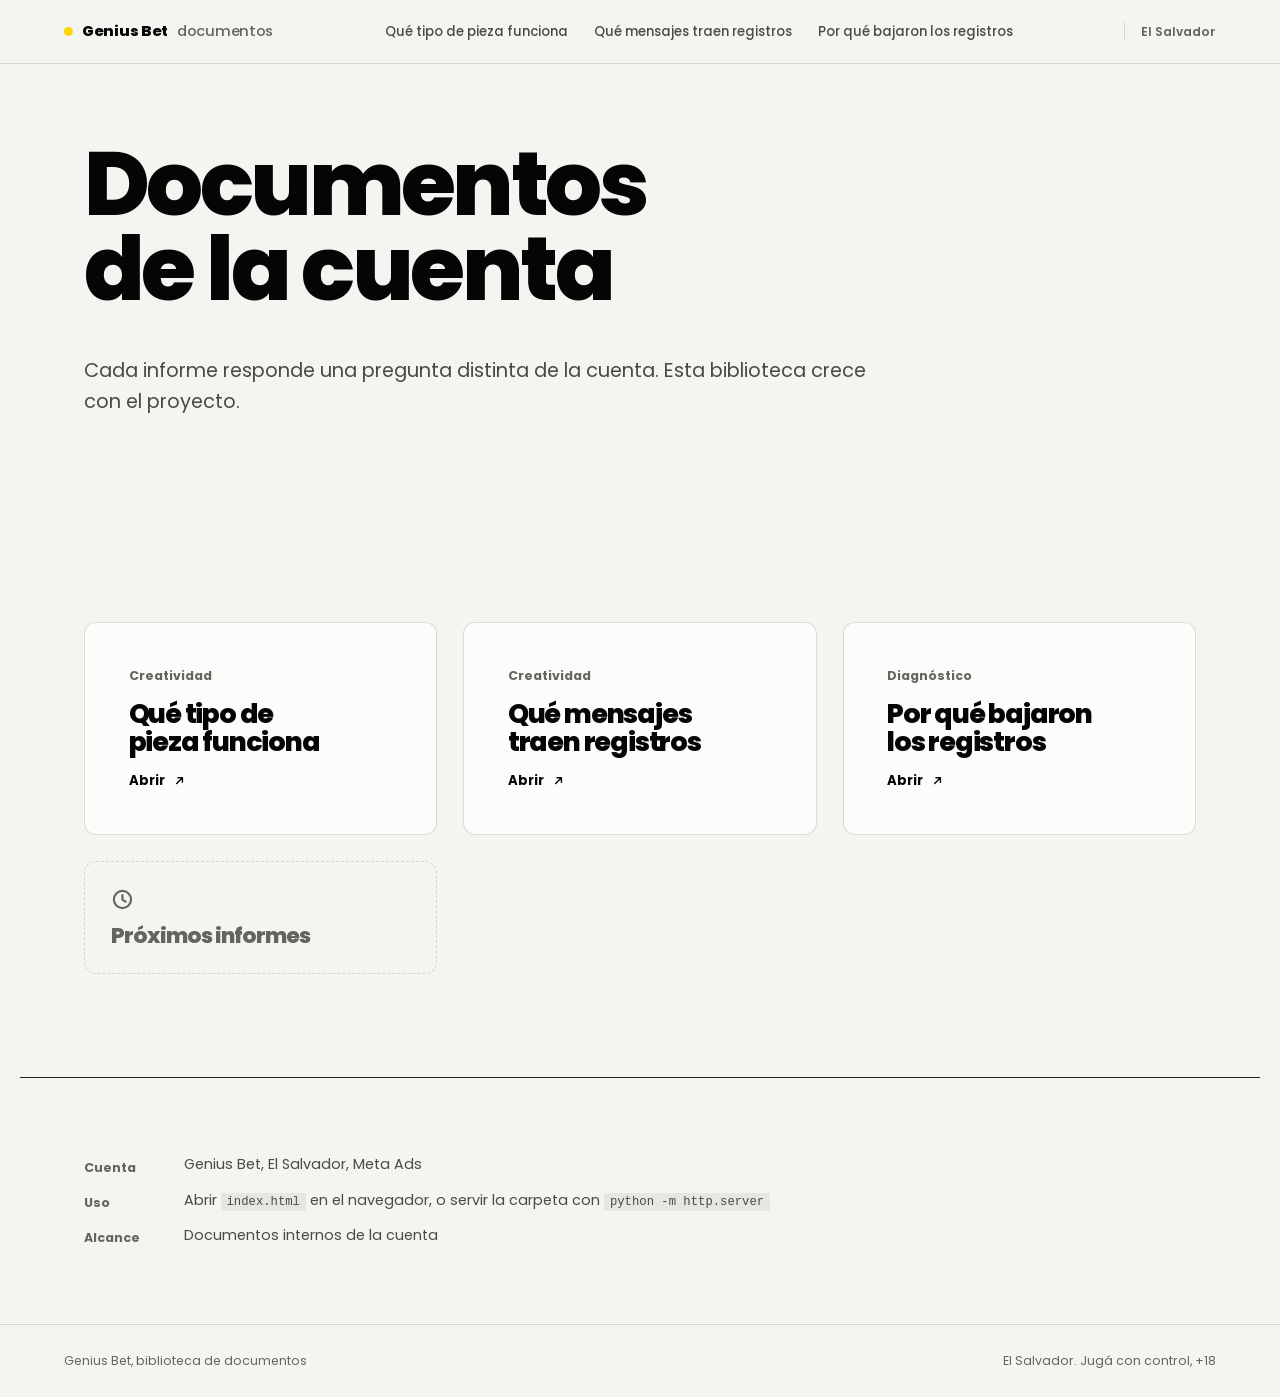
==== commit be11b37a: "Merge branch 'main' of https://github.com/adcomgroupco/genius" ====
--- a/index.html
+++ b/index.html
@@ -9,18 +9,19 @@
   <title>Genius Bet | Informes</title>
   <link rel="preconnect" href="https://fonts.gstatic.com" crossorigin>
   <link rel="stylesheet" href="https://fonts.googleapis.com/css2?family=Poppins:wght@400;500;600;700;800&display=swap">
-  <link rel="stylesheet" href="styles.css">
+  <link rel="stylesheet" href="assets/css/adcom.css">
+  <script defer src="assets/js/adcom.js"></script>
 <link rel="icon" type="image/png" href="[data-uri]">
 </head>
 <body>
-<a class="skip-link" href="#informes">Ir a los informes</a>
+<a class="skip-link" href="#top">Ir a los documentos</a>
 
 <header class="masthead">
-  <a class="wordmark" href="index.html"><i></i>Genius Bet <span>informes</span></a>
-  <nav aria-label="Informes">
-    <a href="tipos-de-pieza.html">Tipos de pieza</a>
-    <a href="informe-creativo.html">Informe creativo</a>
-    <a href="diagnostico-agosto-2026.html">Diagnóstico</a>
+  <a class="wordmark" href="index.html"><i></i>Genius Bet <span>documentos</span></a>
+  <nav aria-label="Documentos">
+    <a href="tipos-de-pieza.html">Qué tipo de pieza funciona</a>
+    <a href="informe-creativo.html">Qué mensajes traen registros</a>
+    <a href="diagnostico-agosto-2026.html">Por qué bajaron los registros</a>
   </nav>
   <span class="stamp">El Salvador</span>
 </header>
@@ -28,60 +29,55 @@
 <main id="top">
 
 <section class="opening wrap">
-  <h1>Lo que sabemos de la <em>pauta de Genius Bet.</em></h1>
-  <p class="lede">Cada informe responde una pregunta distinta de la cuenta y se lee por separado.
-  Esta biblioteca crece con el proyecto.</p>
-  <div class="opening-meta">
-    <div><b>3</b>informes publicados</div>
-    <div><b>2026</b>año en curso</div>
-    <div><b>Meta Ads</b>plataforma analizada</div>
-  </div>
+  <h1>Documentos de la cuenta</h1>
+  <p class="lede">Cada informe responde una pregunta distinta de la cuenta. Esta biblioteca crece con el proyecto.</p>
+
 </section>
 
-<section class="band wrap" id="informes">
-  <hr class="divider">
+<section class="grupo wrap" id="informes">
   <div class="shelf">
     <a class="card" href="tipos-de-pieza.html">
       <p class="kind">Creatividad</p>
       <h2>Qué tipo de pieza funciona</h2>
-      <p>Imagen, animado, mascota y UGC comparados pieza por pieza, con Astrobet como punto de referencia. Incluye las decisiones para dirección.</p>
-      <dl><div><dt>Piezas</dt><dd>77</dd></div><div><dt>Período</dt><dd>Mar a sep</dd></div><div><dt>Cuentas</dt><dd>2</dd></div></dl>
-      <span class="go">Abrir <svg viewBox="0 0 16 16" fill="none" stroke="currentColor" stroke-width="1.7" stroke-linecap="round" stroke-linejoin="round" aria-hidden="true"><path d="M4.5 11.5 11.5 4.5M6 4.5h5.5V10"/></svg></span>
+      <span class="go">Abrir <svg class="ico" aria-hidden="true"><use href="#i-abrir"></use></svg></span>
     </a>
+
     <a class="card" href="informe-creativo.html">
       <p class="kind">Creatividad</p>
       <h2>Qué mensajes traen registros</h2>
-      <p>Qué comunicar, qué piezas replantear y por qué el clic engaña. Con el copy y la miniatura de cada pieza, y un plan de entregas.</p>
-      <dl><div><dt>Inversión</dt><dd>$52,090</dd></div><div><dt>Período</dt><dd>24 may a 20 ago</dd></div><div><dt>Piezas</dt><dd>182</dd></div></dl>
-      <span class="go">Abrir <svg viewBox="0 0 16 16" fill="none" stroke="currentColor" stroke-width="1.7" stroke-linecap="round" stroke-linejoin="round" aria-hidden="true"><path d="M4.5 11.5 11.5 4.5M6 4.5h5.5V10"/></svg></span>
+      <span class="go">Abrir <svg class="ico" aria-hidden="true"><use href="#i-abrir"></use></svg></span>
     </a>
+
     <a class="card" href="diagnostico-agosto-2026.html">
       <p class="kind">Diagnóstico</p>
       <h2>Por qué bajaron los registros</h2>
-      <p>Estructura, eficiencia por campaña, creatividad y contexto. Incluye la landing como factor secundario y un plan priorizado de recuperación.</p>
-      <dl><div><dt>Inversión</dt><dd>$9,586</dd></div><div><dt>Período</dt><dd>1 a 24 ago</dd></div><div><dt>Registros</dt><dd>965</dd></div></dl>
-      <span class="go">Abrir <svg viewBox="0 0 16 16" fill="none" stroke="currentColor" stroke-width="1.7" stroke-linecap="round" stroke-linejoin="round" aria-hidden="true"><path d="M4.5 11.5 11.5 4.5M6 4.5h5.5V10"/></svg></span>
+      <span class="go">Abrir <svg class="ico" aria-hidden="true"><use href="#i-abrir"></use></svg></span>
     </a>
-    <div class="card is-empty">
-      <p class="kind">En preparación</p>
+
+    <div class="card card-breve is-empty">
+      <span class="card-top">
+        <svg class="ico ico-lg" aria-hidden="true"><use href="#i-reloj"></use></svg>
+      </span>
       <h2>Próximos informes</h2>
-      <p>El siguiente cierre y los análisis que pida la cuenta se publican aquí.</p>
     </div>
   </div>
 </section>
 
 <section class="colophon wrap">
   <dl>
-    <dt>Cuenta</dt><dd>Genius Bet El Salvador, Meta Ads</dd>
-    <dt>Uso</dt><dd>Abrir index.html en el navegador, o servir la carpeta con <code>python -m http.server</code></dd>
-    <dt>Alcance</dt><dd>Documentos internos con cifras de inversión y rendimiento del cliente</dd>
+    <dt>Cuenta</dt><dd>Genius Bet, El Salvador, Meta Ads</dd>
+    <dt>Uso</dt>
+    <dd>Abrir <code>index.html</code> en el navegador, o servir la carpeta con
+    <code>python -m http.server</code></dd>
+    <dt>Alcance</dt>
+    <dd>Documentos internos de la cuenta</dd>
   </dl>
 </section>
 
 </main>
 
 <footer class="footer">
-  <span>Genius Bet, biblioteca de informes</span>
+  <span>Genius Bet, biblioteca de documentos</span>
   <span>El Salvador. Jugá con control, +18</span>
 </footer>
 
--- a/assets/css/adcom.css
+++ b/assets/css/adcom.css
@@ -0,0 +1,1679 @@
+/* ============================================================================
+   Sistema de diseño Adcom · documentos de cliente
+   ----------------------------------------------------------------------------
+   Poppins, el amarillo de Adcom, y DOS SUELOS: papel o tinta.
+
+   Cada documento elige uno, en el <html>:
+
+     <html lang="es">                      papel  (el suelo por defecto)
+     <html lang="es" data-suelo="tinta">   tinta
+
+   Los dos vienen de la casa: el framework del área digital es tinta, genius
+   es papel. La estructura, la escala, los contenedores, el índice y el
+   vocabulario son idénticos en los dos. Solo cambia el juego de tokens.
+
+   LO QUE SIGUE PROHIBIDO es alternar dentro de un documento. Ese era el
+   defecto de raza: oscuro, claro, oscuro, y el lector sentía que lo habían
+   cambiado de sitio. Para un único momento invertido está `.slab`, una vez
+   por documento, y en tinta se invierte al revés solo.
+
+   ESTE ARCHIVO ES LA FUENTE DE VERDAD. Vive en adcom/sistema/adcom.css.
+   Las copias en cada repo (assets/css/adcom.css) se generan con sync.ps1.
+   No edites una copia: se sobrescribe en el siguiente sync.
+
+   Cómo hacer un ajuste: DESIGN.md, sección "Cómo cambiar algo".
+   El archivo tiene dos mitades:
+     1. El vocabulario canónico. Es lo que se escribe en documentos nuevos.
+     2. La capa de compatibilidad (al final). Neutraliza los nombres de clase
+        de los informes viejos, para migrarlos sin reescribir su HTML.
+   ========================================================================= */
+
+/* @tokens:inicio — desde aquí hasta @tokens:fin, sync.ps1 extrae
+   assets/css/adcom-tokens.css: SOLO los tokens, sin una sola regla de
+   componente ni de elemento. Es lo que enlazan los documentos legados, que
+   traen su propio CSS completo y no pueden recibir encima el `table`, el
+   `img` ni el `h1..h4` del sistema sin que se les mueva el suelo.
+   No metas reglas aquí dentro: se copian a los catorce repos. */
+:root{
+  /* --- marca Adcom (bloqueada, idéntica en los dos suelos) ---
+     El amarillo viene del framework del área digital, que es la declaración
+     canónica de la marca. Coincide con genius. El #FFC000 que aparece en
+     gana, uan, yajuego y westfield es deriva y se corrige al migrar. */
+  --accent:#ffd400;
+  --accent-hi:#ffdf3d;          /* el amarillo al pasar el cursor */
+  --accent-ink:#3d3300;         /* texto SOBRE el amarillo · 8.8:1 en los dos */
+
+  /* ======================= SUELO PAPEL (por defecto) =======================
+     Contrastes medidos, no estimados. */
+  --ground:#f4f4f1;
+  --fg:#050505;                 /* 18.5:1 */
+  --fg-secondary:#4a4a47;       /* 8.1:1 · prosa secundaria, pasa AAA */
+  --fg-muted:#656560;           /* 5.3:1 sobre el suelo y 4.7:1 sobre --sunken.
+                                   Tiene que pasar en las dos: las etiquetas
+                                   viven también en filas y listas activas. */
+  --raised:#fcfcfa;             /* superficie elevada: la ficha */
+  --sunken:#e7e6e1;             /* superficie hundida: la pista de una barra */
+  --rule:rgba(5,5,5,.13);       /* regla que separa sin llamar la atención */
+  --rule-strong:rgba(5,5,5,.88);/* regla que abre una sección */
+  --scroll-thumb:#c6c5be;
+
+  /* Sobre papel el amarillo de marca da 1.3:1: es inservible como texto o
+     como relleno de barra. Para eso existe --accent-fg. */
+  --accent-fg:#7d6800;          /* el amarillo cuando es dato o texto · 4.9:1 */
+  --neg:#c2261c;                /* 5.3:1 · el dato que está mal */
+  --pos:#16693a;                /* 6.1:1 · el dato que está bien */
+
+  /* el único momento invertido de la página: el otro suelo */
+  --inv-ground:#050505;
+  --inv-fg:#f4f4f1;
+  --inv-secondary:#aaa9a4;
+  --inv-rule:rgba(244,244,241,.18);
+  --inv-rule-strong:rgba(244,244,241,.85);
+  --inv-accent:#ffd400;         /* sobre el slab oscuro el amarillo da 14.2:1 */
+
+  /* --- escala de gráfico (reservada) ---
+     Tres ranuras categóricas para un gráfico de varias series. NO es la
+     marca: el amarillo no entra aquí, porque el lector no sabría cuándo el
+     amarillo significa Adcom y cuándo significa "serie 2".
+     Validada sobre todos los pares: ver DESIGN.md. */
+  --serie-1:#2a78d6;
+  --serie-2:#eb6834;
+  --serie-3:#1baf7a;
+  --serie-fg:#050505;           /* texto encima de una serie · 6.4 / 4.6 / 7.2:1 */
+
+  /* --- rampa secuencial ---
+     Para un ORDEN, no para identidades: un embudo, una escala de intensidad,
+     una serie de etapas. Corre del suelo hacia el primer plano.
+     Regla de texto, idéntica en los dos suelos porque la rampa siempre va en
+     la misma dirección: los pasos 1 a 3 llevan --fg, el paso 4 lleva --ground.
+     Medido en papel: 16.3, 11.5, 7.1 y 8.1:1. */
+  --ramp-1:#e7e6e1;
+  --ramp-2:#c4c3bc;
+  --ramp-3:#9a9992;
+  --ramp-4:#4a4a47;
+
+  /* --- el shell de navegación lateral ---
+     Mueble persistente, no contenido: los documentos de educación con menú
+     lateral (rutas, tableros) llevan un riel de navegación fijo que NO seguía
+     el suelo del documento en el original (sidebar negra con .main blanco), y
+     aquí tampoco lo sigue. No es el mismo concepto que `.slab` — el slab es un
+     momento de contenido, una vez por documento; el shell es la estructura de
+     navegación, siempre presente mientras el documento tiene menú lateral.
+     Contraste medido: 17.6:1, 5.6:1, 13.6:1. */
+  --shell-bg:#0d0d0c;
+  --shell-fg:#f4f4f1;
+  --shell-fg-muted:#8a8a86;
+  --shell-rule:rgba(244,244,241,.12);
+  --shell-active:rgba(244,244,241,.08);
+
+  /* --- forma ---
+     Un sistema de forma con dos roles declarados, no una mezcla al gusto:
+       superficies y medios  ->  --radius
+       controles compactos   ->  --radius-sm
+       marcas de dato        ->  0, siempre (una barra cuadrada mide mejor)
+     Viene del framework del área digital (20/12px), un poco más contenido. */
+  --radius:12px;
+  --radius-sm:8px;
+
+  /* --- piso tipografico ---
+     Nada funcional por debajo de --fs-min, y nada de prosa por debajo de
+     --fs-body-min. No era regla escrita y los informes bajaban a 9.5px en
+     cabeceras de tabla y etiquetas de eje: ilegible en pantalla y peor
+     impreso. El piso se fija en rem para que respete el zoom del navegador. */
+  --fs-min:.75rem;              /* 12px · etiquetas, cabeceras, ejes */
+  --fs-body-min:.8rem;          /* 12.8px · prosa, notas al pie, subtextos.
+                                   Era .82rem. Se baja a .8 porque es lo que
+                                   usa raza en sus notas de ficha, y dos
+                                   decimas de pixel no son una diferencia de
+                                   legibilidad: tener DOS valores para el
+                                   mismo piso si lo es. */         /* 13px · prosa, notas al pie, subtextos */
+
+  /* --- escala de titular ---
+     El techo son 6rem y el tracking no baja de -.04em: por debajo de ahí las
+     letras pierden su forma. Se llega a "fuerte" con TAMAÑO y peso, y con
+     copy corto, no apretando el tracking. */
+  --fs-display:clamp(2.6rem,7vw,6rem);
+  --tk-display:-.04em;
+  --lh-display:.95;
+
+
+  /* --- escala de espacio ---
+     Siete pasos, y cada uno tiene un trabajo. Antes había 67 valores
+     verticales distintos, 40 de ellos clamp(): pares como
+     clamp(18px,2.4vw,26px) y clamp(16px,2vw,26px) hacían lo mismo con 2px de
+     diferencia, invisibles para el lector y caros de mantener.
+
+     Es el mismo arreglo que el framework del área digital hizo con su
+     tipografía, por la misma razón.
+
+     La regla de jerarquía: más espacio ARRIBA de un encabezado que abajo.
+     Una sección abre con --s-7 y separa su encabezado del contenido con
+     --s-5, así que la apertura siempre gana. */
+  --s-1:4px;                     /* dentro de una línea: icono a texto */
+  --s-2:8px;                     /* dentro de un grupo: etiqueta a dato */
+  --s-3:14px;                    /* elemento a elemento dentro de una ficha */
+  --s-4:clamp(18px,2.4vw,26px);  /* ficha a ficha, fila a fila */
+  --s-5:clamp(26px,3.4vw,44px);  /* bloque a bloque, encabezado a contenido */
+  --s-6:clamp(44px,6vw,84px);    /* apertura de una sección o de una portada */
+  --s-7:clamp(72px,8vw,128px);   /* entre franjas */
+  --s-col:clamp(24px,4vw,64px);  /* separación entre columnas anchas */
+
+  /* --- la tipografía ---
+     Va como token para que viaje a la capa adoptable: es la señal más
+     visible de que un documento es de la casa, y era justo la que no
+     llegaba a los documentos que solo pueden recibir tokens. */
+  --fuente:Poppins,ui-sans-serif,-apple-system,"Segoe UI",sans-serif,
+    "Segoe UI Emoji","Apple Color Emoji","Noto Color Emoji";
+  --fuente-mono:ui-monospace,SFMono-Regular,Menlo,Consolas,monospace;
+
+  /* --- medida y ritmo (idéntico en los dos suelos) --- */
+  --measure:68ch;               /* medida de lectura */
+  --gutter:clamp(20px,5vw,72px);
+  --max:1240px;
+  --step:var(--s-7);            /* alias heredado del paso de franja */
+  --ease:cubic-bezier(.2,.7,.3,1);
+  color-scheme:light;
+
+  /* --- alias heredados ---
+     El vocabulario se escribió con --ink y --paper. Se quedan como alias de
+     los roles para no reescribir catorce repos, y para que un documento que
+     cambia de suelo funcione sin tocar una línea de su CSS propio. */
+  --ink:var(--fg);
+  --paper:var(--ground);
+  --ink-secondary:var(--fg-secondary);
+  --ink-muted:var(--fg-muted);
+  --accent-deep:var(--accent-fg);
+  --inv-text:var(--inv-fg);
+  /* --- enfasis del titular ---
+     Se declara como token, no como selector de ancestro: el valor que
+     hereda un <em> es el del suelo MAS CERCANO, que es justo lo que
+     hace falta en un documento con franjas de los dos suelos. */
+  --em-fg:var(--fg);
+  --em-bg:linear-gradient(transparent 58%, var(--accent) 58%);
+  --em-pad:.06em
+
+}
+
+/* Suelo papel declarado a mano: hace falta para una franja clara dentro de un
+   documento en tinta. Repite los valores de :root a propósito, porque una
+   franja no puede depender de cuál sea el suelo de la página que la contiene. */
+[data-suelo="papel"],[data-roles="papel"],.section-light,.s-light{
+  --ground:#f4f4f1;
+  --fg:#050505;
+  --fg-secondary:#4a4a47;
+  --fg-muted:#656560;
+  --raised:#fcfcfa;
+  --sunken:#e7e6e1;
+  --rule:rgba(5,5,5,.13);
+  --rule-strong:rgba(5,5,5,.88);
+  --scroll-thumb:#c6c5be;
+  --accent-fg:#7d6800;
+  --neg:#c2261c;
+  --pos:#16693a;
+  --inv-ground:#050505;
+  --inv-fg:#f4f4f1;
+  --inv-secondary:#aaa9a4;
+  --inv-rule:rgba(244,244,241,.18);
+  --inv-rule-strong:rgba(244,244,241,.85);
+  --inv-accent:#ffd400;
+  --serie-1:#2a78d6;
+  --serie-2:#eb6834;
+  --serie-3:#1baf7a;
+  --serie-fg:#050505;
+  --ramp-1:#e7e6e1;
+  --ramp-2:#c4c3bc;
+  --ramp-3:#9a9992;
+  --ramp-4:#4a4a47;
+  color-scheme:light;
+  /* Los alias se REDECLARAN en cada suelo a proposito. Un alias es una
+     sustitucion que se resuelve donde se declara: si solo vive en :root,
+     su valor queda congelado en el suelo de la raiz y una franja del otro
+     suelo lo hereda ya resuelto, con el color contrario. */
+  --ink:var(--fg);
+  --paper:var(--ground);
+  --ink-secondary:var(--fg-secondary);
+  --ink-muted:var(--fg-muted);
+  --accent-deep:var(--accent-fg);
+  --inv-text:var(--inv-fg);
+  /* --- enfasis del titular ---
+     Se declara como token, no como selector de ancestro: el valor que
+     hereda un <em> es el del suelo MAS CERCANO, que es justo lo que
+     hace falta en un documento con franjas de los dos suelos. */
+  --em-fg:var(--fg);
+  --em-bg:linear-gradient(transparent 58%, var(--accent) 58%);
+  --em-pad:.06em
+}
+
+/* ========================== SUELO TINTA ===================================
+   Los mismos roles, resueltos contra un suelo oscuro. Se activa con
+   data-suelo="tinta" en el <html>. Nada más cambia. */
+[data-suelo="tinta"],[data-roles="tinta"],.section-dark,.s-dark{
+  --ground:#050505;
+  --fg:#f4f4f1;                 /* 18.5:1 · nunca #fff puro */
+  --fg-secondary:#aaa9a4;       /* 8.7:1 · el mismo que usa el .slab de genius */
+  --fg-muted:#949289;           /* 6.5:1 sobre el suelo y 4.9:1 sobre --sunken */
+  --raised:#141413;
+  --sunken:#262624;
+  --rule:rgba(244,244,241,.18);
+  --rule-strong:rgba(244,244,241,.85);
+  --scroll-thumb:#3a3a37;
+
+  /* Aquí el amarillo de marca YA es legible: 14.2:1 sobre el suelo. El
+     amarillo de dato y el de marca son el mismo, y por eso este suelo se ve
+     más asertivo que el papel. Es la razón de ser de este suelo. */
+  --accent-fg:var(--accent);
+  --neg:#ff6b6b;                /* 7.3:1 · #c2261c se queda en 3.5:1 aquí */
+  --pos:#2fb574;                /* 7.7:1 · #16693a se queda en 3.0:1 aquí */
+
+  --inv-ground:#f4f4f1;
+  --inv-fg:#050505;
+  --inv-secondary:#4a4a47;
+  --inv-rule:rgba(5,5,5,.16);
+  --inv-rule-strong:rgba(5,5,5,.88);
+  --inv-accent:#7d6800;         /* aquí el slab es CLARO: el amarillo de marca
+                                   daría 1.3:1 encima, así que va el profundo */
+
+  /* los mismos tres hues, escalonados para el suelo oscuro */
+  --serie-1:#3987e5;
+  --serie-2:#d95926;
+  --serie-3:#199e70;
+  --serie-fg:#050505;           /* 5.6 / 5.3 / 6.0:1 */
+
+  /* la misma rampa, del suelo oscuro hacia el primer plano claro.
+     Medido: 13.8, 9.7, 4.9 y 8.7:1 con la misma regla de texto. */
+  --ramp-1:#262624;
+  --ramp-2:#3f3e3b;
+  --ramp-3:#6b6a64;
+  --ramp-4:#aaa9a4;
+
+  color-scheme:dark;
+  /* Los alias se REDECLARAN en cada suelo a proposito. Un alias es una
+     sustitucion que se resuelve donde se declara: si solo vive en :root,
+     su valor queda congelado en el suelo de la raiz y una franja del otro
+     suelo lo hereda ya resuelto, con el color contrario. */
+  --ink:var(--fg);
+  --paper:var(--ground);
+  --ink-secondary:var(--fg-secondary);
+  --ink-muted:var(--fg-muted);
+  --accent-deep:var(--accent-fg);
+  --inv-text:var(--inv-fg);
+  /* Aqui el amarillo si puede ser texto: 14.2:1 sobre el suelo. Es el
+     enfasis que tenia el raza original. */
+  --em-fg:var(--accent);
+  --em-bg:none;
+  --em-pad:0
+}
+/* @tokens:fin */
+
+/* ---------------------------------------------------------------- base --- */
+*,*::before,*::after{box-sizing:border-box}
+html{-webkit-text-size-adjust:100%}
+@media (prefers-reduced-motion:no-preference){ html{scroll-behavior:smooth} }
+
+body{
+  margin:0;
+  background:var(--paper);
+  color:var(--ink);
+  font-family:var(--fuente);
+  font-size:17px;
+  line-height:1.6;
+  -webkit-font-smoothing:antialiased
+}
+
+/* Las superficies que no dibujamos también son parte del diseño.
+   Selección, caret, scrollbar y anillo de foco vienen con defaults del
+   navegador que no pertenecen a ningún sistema. Se visten desde la paleta. */
+::selection{background:var(--accent); color:var(--accent-ink)}
+html{caret-color:var(--ink); accent-color:var(--ink)}
+::-webkit-scrollbar{width:12px; height:12px}
+::-webkit-scrollbar-track{background:var(--sunken)}
+::-webkit-scrollbar-thumb{background:var(--scroll-thumb); border:3px solid var(--sunken); border-radius:99px}
+::-webkit-scrollbar-thumb:hover{background:var(--ink-secondary)}
+html{scrollbar-color:var(--scroll-thumb) var(--sunken); scrollbar-width:thin}
+:focus-visible{outline:2px solid var(--ink); outline-offset:3px; border-radius:2px}
+
+img{display:block; max-width:100%}
+h1,h2,h3,h4{margin:0; font-weight:800; letter-spacing:-.045em; line-height:1.03; text-wrap:balance}
+p{margin:0; text-wrap:pretty}
+strong,b{font-weight:700}
+a{color:inherit; text-decoration-thickness:1px; text-underline-offset:3px}
+button,input,select,textarea{font:inherit}
+.tnum{font-variant-numeric:tabular-nums}
+.sr-only{position:absolute; width:1px; height:1px; padding:0; margin:-1px;
+  overflow:hidden; clip:rect(0 0 0 0); white-space:nowrap; border:0}
+
+/* Que las anclas de categoría no queden debajo de la cabecera fija. */
+[id]{scroll-margin-top:88px}
+
+.skip-link{
+  position:fixed; top:10px; left:10px; z-index:120; transform:translateY(-180%);
+  background:var(--accent); color:var(--accent-ink); padding:12px 18px;
+  border-radius:var(--radius-sm);
+  font-weight:600; font-size:.85rem; text-decoration:none
+}
+.skip-link:focus{transform:translateY(0)}
+
+/* ------------------------------------------------------------- cabecera --- */
+.masthead{
+  position:sticky; top:0; z-index:60;
+  display:flex; align-items:center; justify-content:space-between; gap:24px;
+  height:64px; padding-inline:var(--gutter);
+  background:color-mix(in srgb, var(--paper) 86%, transparent);
+  backdrop-filter:blur(14px); -webkit-backdrop-filter:blur(14px);
+  border-bottom:1px solid var(--rule)
+}
+.wordmark{
+  display:inline-flex; align-items:center; gap:9px; text-decoration:none;
+  font-weight:800; font-size:.92rem; letter-spacing:-.02em; white-space:nowrap
+}
+.wordmark i{width:9px; height:9px; border-radius:50%; background:var(--accent); flex:0 0 auto}
+.wordmark img{height:20px; width:auto; flex:0 0 auto}
+.wordmark span{color:var(--ink-muted); font-weight:500}
+.masthead nav{display:flex; gap:var(--s-4); font-size:.83rem; font-weight:500; min-width:0}
+.masthead nav a{color:var(--ink-secondary); text-decoration:none; white-space:nowrap;
+  transition:color .2s var(--ease)}
+.masthead nav a:hover{color:var(--ink)}
+.masthead nav a[aria-current]{color:var(--ink); font-weight:700}
+.masthead .stamp{font-size:.76rem; font-weight:600; color:var(--ink-muted);
+  border-left:1px solid var(--rule); padding-left:16px; white-space:nowrap}
+@media (max-width:1000px){ .masthead nav{display:none} }
+@media (max-width:520px){ .masthead .stamp{display:none} }
+
+/* volver al índice desde un documento interno */
+.al-indice{
+  display:inline-flex; align-items:center; gap:8px; text-decoration:none;
+  font-size:.82rem; font-weight:700; color:var(--ink-secondary);
+  transition:color .2s var(--ease)
+}
+.al-indice:hover{color:var(--ink)}
+
+/* --------------------------------------------------------------- iconos ---
+   Iconos DIBUJADOS, no glifos. Un `↗` o un `!` de texto se renderiza con la
+   fuente de cada sistema: cambia de peso, de tamaño y a veces sale en color de
+   emoji. Un icono del sistema tiene un solo trazo y hereda el color del texto.
+
+   El juego vive en adcom.js, que inyecta un <symbol> por icono una sola vez.
+   Se usa así, y el rótulo de texto SIEMPRE va al lado:
+
+     <span class="go">Abrir <svg class="ico" aria-hidden="true">
+       <use href="#i-abrir"></use></svg></span>
+
+   Si el JS no corre no hay icono, y no pasa nada: son decorativos y el texto
+   dice lo mismo. Por eso van aria-hidden y nunca solos. */
+.ico{
+  width:1em; height:1em; flex:0 0 auto;
+  fill:none; stroke:currentColor; stroke-width:1.7;
+  stroke-linecap:round; stroke-linejoin:round;
+  vertical-align:-.12em
+}
+.ico-sm{width:.85em; height:.85em}
+.ico-lg{width:1.35em; height:1.35em; stroke-width:1.5}
+
+/* -------------------------------------------------------------- botones ---
+   Rectangulares, como todo el sistema. El primario es tinta llena (papel
+   sobre tinta, 18.5:1); el fantasma es una regla. Ninguno usa el amarillo
+   de fondo: a 1.3:1 el borde del botón desaparecería. */
+.button{
+  display:inline-flex; align-items:center; justify-content:center; gap:10px;
+  min-height:46px; padding:0 20px; border:1px solid var(--ink);
+  border-radius:var(--radius-sm);
+  font-size:.86rem; font-weight:700; text-decoration:none; cursor:pointer;
+  white-space:nowrap;
+  transition:background .2s var(--ease), color .2s var(--ease)
+}
+.button-primary{background:var(--accent); border-color:var(--accent); color:var(--accent-ink)}
+.button-primary:hover{background:var(--accent-hi); border-color:var(--accent-hi)}
+.button-ghost{background:none; color:var(--ink)}
+.button-ghost:hover{background:var(--sunken)}
+.button[disabled]{opacity:.45; cursor:not-allowed}
+.acciones{display:flex; flex-wrap:wrap; gap:12px}
+
+/* -------------------------------------------------------------- franjas ---
+   Un documento largo se lee mejor por capítulos, y la franja ES el capítulo:
+   una sección que declara su propio suelo y lo pinta de borde a borde.
+
+     <section class="franja" data-suelo="tinta">
+       <div class="wrap"> ... </div>
+     </section>
+
+   Los tokens se heredan, así que todo lo de adentro (fichas, barras, tablas,
+   gráficos, el amarillo de dato) resuelve con el contraste correcto sin
+   escribir una regla más.
+
+   LA REGLA: la franja es un ritmo, no un parche.
+     · Alterna de forma regular, no aleatoria. Si el lector no puede predecir
+       el patrón, siente que lo cambiaron de sitio: ese era el problema de
+       raza, no el color.
+     · Cada franja tiene contenido para leerse como capítulo. Dos párrafos en
+       otro suelo no son un capítulo, son una raya.
+     · Dos franjas seguidas del mismo suelo son una sola franja.
+     · El `.slab` es otra cosa: un momento invertido dentro de una franja, una
+       vez por documento. No se usan los dos para lo mismo. */
+/* Declarar el suelo y PINTARLO son dos cosas distintas, y hacen falta las
+   dos por separado.
+
+   `data-suelo` hace las dos: es para una franja, que pinta su suelo de borde
+   a borde. `data-roles` solo declara: es para un panel que YA tiene su
+   propio fondo -- una tarjeta con un blanco translucido, una fila de tabla
+   con su tinte -- y que lo unico que necesita es que los roles de dentro
+   (--fg, --fg-muted, --rule) se resuelvan contra ese fondo y no contra el de
+   la pagina.
+
+   Sin esta distincion, marcar una tarjeta para arreglarle el texto le
+   repintaba el fondo. Medido: en una pasada sobre el corpus eso empeoro
+   quince documentos, uno de ellos en 167 defectos. */
+[data-suelo],.section-dark,.section-light,.s-dark,.s-light{
+  background:var(--ground); color:var(--fg)
+}
+.franja{padding-block:var(--step)}
+/* la primera franja del documento arranca pegada a la cabecera */
+main > .franja:first-child{padding-top:var(--s-6)}
+
+/* ----------------------------------------------------------- estructura --- */
+.wrap{max-width:var(--max); margin-inline:auto; padding-inline:var(--gutter)}
+.band{padding-block:var(--step)}
+.band + .band{padding-top:0}
+.lede{max-width:var(--measure); color:var(--ink-secondary); font-size:1.075rem}
+.note{max-width:var(--measure); color:var(--ink-muted); font-size:.9rem; line-height:1.55}
+.head{margin-bottom:var(--s-5)}
+.head h2{font-size:clamp(1.9rem,4.2vw,3.4rem); max-width:20ch}
+.head .lede{margin-top:18px}
+.divider{border:0; border-top:1px solid var(--rule-strong); margin:0 0 var(--s-5)}
+
+/* ------------------------------------------------------------- portada --- */
+.opening{padding-top:var(--s-6); padding-bottom:var(--step)}
+/* El titular de portada usa la escala de display: grande, pesado y corto.
+   `text-wrap:balance` reparte las líneas, así que no hace falta partirlo a
+   mano con <br>. */
+.opening h1,.display{
+  font-size:var(--fs-display);
+  letter-spacing:var(--tk-display);
+  line-height:var(--lh-display);
+  max-width:18ch
+}
+/* --------------------------------------------------------------- énfasis ---
+   Una palabra destacada dentro de un titular. Nunca con otra familia ni con
+   una itálica suelta: eso se lee como error, no como énfasis.
+
+   Cada suelo lleva su versión, y no por gusto:
+     papel  ->  subrayado de acento. El amarillo da 1.3:1 como texto aquí.
+     tinta  ->  el amarillo directo. Da 14.2:1, y es el énfasis que tenía el
+                raza original ("Tres resultados posibles" en amarillo). */
+/* Sin lista de clases de contenedor. La lista anterior nombraba doce
+   envoltorios (.opening, .head, .hero, .trends-hero, .s-head...) y por eso
+   fallaba: el <em> de `section.rule-intro` en raza no estaba en la lista, se
+   quedaba sin regla y salia en italica suelta, que es justo lo que el sistema
+   prohibe. Mantener una lista de nombres de contenedor ES el problema de los
+   ochenta documentos con ochenta nombres. Un <em> dentro de un titular es un
+   enfasis, y punto. */
+:is(h1,h2,h3,.display) em,.portada h1 em{
+  font-style:normal;
+  color:var(--em-fg);
+  background:var(--em-bg);
+  padding-inline:var(--em-pad);
+  box-decoration-break:clone; -webkit-box-decoration-break:clone
+}
+.opening .lede{margin-top:var(--s-5); font-size:clamp(1.05rem,1.55vw,1.22rem);max-width:var(--measure)}
+.opening-meta{
+  display:flex; flex-wrap:wrap; gap:22px var(--s-col);
+  margin-top:var(--s-5); padding-top:22px; border-top:1px solid var(--rule);
+  font-size:.82rem; color:var(--ink-muted)
+}
+.opening-meta div{display:grid; gap:3px}
+.opening-meta b{font-weight:700; color:var(--ink); font-size:1.05rem;
+  font-variant-numeric:tabular-nums; letter-spacing:-.03em}
+
+/* =========================================================================
+   ÍNDICE CON CATEGORÍAS
+   La navegación de categorías no es decoración: lleva el conteo real y salta
+   al grupo. Por eso se queda, mientras que la etiqueta numerada (01/02/03)
+   se fue: el orden de los grupos no le dice nada al lector.
+   ========================================================================= */
+.categorias{
+  display:flex; flex-wrap:wrap; gap:10px;
+  margin-top:var(--s-5)
+}
+.categorias a{
+  display:inline-flex; align-items:baseline; gap:9px; text-decoration:none;
+  padding:9px 15px; border:1px solid var(--rule); border-radius:var(--radius-sm);
+  background:var(--raised);
+  font-size:.86rem; font-weight:600; color:var(--ink-secondary);
+  transition:border-color .2s var(--ease), color .2s var(--ease)
+}
+.categorias a:hover{border-color:var(--ink); color:var(--ink)}
+.categorias a b{font-weight:700; font-size:.78rem; color:var(--ink-muted);
+  font-variant-numeric:tabular-nums}
+.categorias a:hover b{color:var(--accent-deep)}
+/* la categoría que el lector tiene en pantalla. adcom.js pone el atributo. */
+.categorias a[aria-current]{border-color:var(--ink); color:var(--ink);
+  box-shadow:inset 0 -2px 0 var(--accent)}
+.categorias a[aria-current] b{color:var(--accent-deep)}
+
+/* un grupo de documentos: la categoría */
+.grupo{padding-block:var(--step)}
+.grupo + .grupo{padding-top:0}
+.grupo-head{
+  display:grid; gap:14px; align-items:end;
+  padding-top:var(--s-5); margin-bottom:var(--s-5);
+  border-top:1px solid var(--rule-strong)
+}
+.grupo-head h2{font-size:clamp(1.6rem,3.4vw,2.6rem)}
+.grupo-head p{max-width:var(--measure); color:var(--ink-secondary); font-size:.98rem}
+@media (min-width:900px){
+  .grupo-head{grid-template-columns:minmax(0,1fr) minmax(0,.9fr);
+    gap:var(--s-col)}
+  .grupo-head p{padding-bottom:.35em}
+}
+
+/* @tipografia:inicio — la UNICA regla de elemento desnudo de la capa
+   adoptable, y va aquí a propósito.
+
+   El resto de esta capa está acotado por clase porque un documento legado
+   trae sus tablas, sus titulares y sus tarjetas ya resueltos, y una regla
+   sobre `table` o `img` le movería cosas que estaban bien. La familia del
+   cuerpo es distinta: es precisamente lo que se quiere estandarizar, y es la
+   señal más visible de que un documento pertenece a la casa. Un documento
+   que declare su propia familia sigue ganando, porque su hoja carga después.
+
+   Hace falta enlazar la fuente en el <head> del documento:
+     <link rel="preconnect" href="https://fonts.gstatic.com" crossorigin>
+     <link rel="stylesheet" href="https://fonts.googleapis.com/css2?family=Poppins:wght@400;500;600;700;800&display=swap">
+   Sin el enlace, la pila cae en la del sistema operativo y no falla nada,
+   pero el documento no se ve de la casa. */
+body{font-family:var(--fuente)}
+/* En el telefono una tabla ancha se desplaza DENTRO DE SI, no arrastra la
+   pagina. El sistema le pone min-width:620px para que las columnas no se
+   aplasten, y eso, sin contenedor propio, sacaba el cuerpo entero de la
+   ventana: medido, 390px de ventana contra 636 de tabla. Convertida en su
+   propio contenedor de scroll, la regla de los 620 sigue valiendo y el
+   cuerpo deja de moverse.
+
+   Va aqui, en la capa adoptable, porque los documentos que mas tablas tienen
+   son justo los que solo pueden recibir tokens. */
+@media (max-width:560px){
+  table{display:block; overflow-x:auto; -webkit-overflow-scrolling:touch}
+}
+/* El navegador le da a <small> el 80% del tamano heredado, asi que dentro de
+   una etiqueta que ya esta en el piso (12px) cae a 10px. El piso deja de ser
+   un piso. Se fija: <small> es letra pequena, no letra ilegible.
+
+   Es el segundo y ultimo selector de elemento desnudo de esta capa, y va por
+   la misma razon que el primero: corrige algo que el documento no eligio,
+   sino que heredo del navegador. */
+small{font-size:var(--fs-min)}
+/* @tipografia:fin */
+
+/* @portada:inicio — sync.ps1 copia desde aquí hasta @portada:fin al final de
+   adcom-tokens.css, para que un documento legado pueda adoptar la portada sin
+   recibir la capa de componentes completa. Todo va acotado por clase o por el
+   atributo canónico de suelo: ni un selector de elemento desnudo. */
+
+/* Un suelo declarado tiene que PINTARSE. En adcom.css eso lo hace la regla de
+   franja del vocabulario base, que un documento legado no recibe. Sin ella,
+   data-suelo="tinta" cambia los tokens (el texto se vuelve claro) pero nadie
+   pinta el fondo: queda texto claro sobre blanco. Va solo el ATRIBUTO
+   canónico, no los nombres de clase heredados, porque un documento legado
+   recibe data-suelo únicamente donde se lo pongo a mano. */
+[data-suelo]{background:var(--ground); color:var(--fg)}
+
+/* -------------------------------------------------------------- portada ---
+   La portada del documento: la pieza que fija el carácter. Titular grande, el
+   amarillo como marcador sobre UNA PARTE del titular, entradilla, acciones, la
+   tira de cifras y la pieza gráfica al lado.
+
+   Estaba escrita en raza/styles.css, en un repo solo. Por eso ningún otro
+   documento se le parecía. Aquí es vocabulario.
+
+   Son DOS niveles, como cualquier franja del sistema:
+     .portada       sangra de borde a borde y pinta su suelo
+     .portada-wrap  acota el contenido a --max y lo centra
+   Meter la rejilla directamente en .portada deja el contenido pegado a los
+   bordes de la pantalla, y poner el max-width en la columna de texto la
+   centra DENTRO de su columna, que no es lo mismo. */
+.portada{
+  /* El inset horizontal va AQUI, en el elemento que pinta: el contenido no
+     debe tocar nunca el borde de la pintura. Si el canal se pone en el
+     envoltorio, el fondo llega hasta el borde y el detector lo canta.
+     Simetrico: una portada que es solo titular no puede dejar una franja
+     vacia debajo. Cuando hay cifras, son ellas las que agregan su aire. */
+  padding:var(--s-6) var(--gutter);
+  background:var(--ground); color:var(--fg)
+}
+.portada-wrap{
+  max-width:var(--max); margin-inline:auto;
+  display:grid; gap:var(--s-col); align-items:end;
+  grid-template-columns:minmax(0,1fr) minmax(0,.62fr)
+}
+/* Sin pieza gráfica la copia toma todo el ancho, sin dejar una columna vacía
+   ni obligar a buscar una foto de relleno. */
+.portada-wrap:not(:has(.portada-visual)){grid-template-columns:minmax(0,1fr)}
+.portada-copy{min-width:0}
+
+/* El antetítulo: cliente y tipo de documento. Ubica, no compite. */
+/* Corto, siempre: en mayúsculas la lectura se degrada con la longitud. Si no
+   cabe en unas tres palabras, la fecha y el detalle van en la entradilla. */
+.portada-kicker{
+  display:block; margin-bottom:var(--s-4);
+  font-size:.78rem; font-weight:600;
+  color:var(--fg-muted)
+}
+.portada h1{
+  font-size:var(--fs-display);
+  letter-spacing:var(--tk-display);
+  line-height:var(--lh-display);
+  max-width:18ch
+}
+/* El marcador amarillo. Arranca al 58% de la altura para que se lea como
+   trazo y no como fondo, y clona la decoración para cortarse bien al pasar
+   de línea. El <em> NO es énfasis tipográfico: es el marcador. */
+.portada-lede{
+  max-width:var(--measure); margin-top:var(--s-5);
+  color:var(--fg-secondary); font-size:clamp(1.05rem,1.55vw,1.22rem)
+}
+.portada-lede b{color:var(--fg)}
+.portada-acciones{display:flex; flex-wrap:wrap; gap:12px; margin-top:var(--s-5)}
+
+/* La tira de cifras es OPCIONAL, y la excepcion antes que la regla.
+   Va solo cuando el documento tiene dos o tres cifras que son su titular:
+   la inversion, el cumplimiento, el CPL. Si hay que estrujarse para llenarla
+   ("1 vista por pieza"), no va. La portada aloja el titulo; los datos se
+   rinden mas abajo, donde tienen su tabla y su contexto.
+
+   En rejilla y no en flex, para que las columnas midan igual y el aire entre
+   ellas sea real: en flex, dos cifras largas se tocaban. */
+.portada-cifras{
+  display:grid; gap:var(--s-5) var(--s-6);
+  grid-template-columns:repeat(auto-fit,minmax(min(100%,160px),1fr));
+  margin:var(--s-6) 0 0; padding-top:var(--s-5);
+  border-top:1px solid var(--rule)
+}
+.portada-cifras div{display:grid; gap:3px; min-width:0; padding:0; background:none; border:0}
+.portada-cifras dt{font-size:.82rem; color:var(--fg-muted); font-weight:500; order:2}
+.portada-cifras dd{
+  margin:0; color:var(--fg); font-size:1.35rem; font-weight:800;
+  letter-spacing:-.02em; order:1
+}
+/* La línea de apoyo de una cifra (contra qué se compara). Dentro del dd, para
+   que quede pegada a su número. Los informes la traían en
+   rgba(255,255,255,.35): 3.05:1 sobre el suelo oscuro. */
+.portada-cifras dd small{
+  display:block; margin-top:4px;
+  font-size:.8rem; font-weight:400; letter-spacing:0; color:var(--fg-muted)
+}
+.portada-cifras dd small b{color:var(--fg-secondary); font-weight:700}
+
+.portada-visual{position:relative; min-height:0; display:grid; place-items:center}
+.portada-pieza{width:min(100%,420px); z-index:1}
+/* Los anillos: forma, y quietos. Una rotación infinita no informa nada. */
+.orbita{
+  position:absolute; border:1px dashed var(--rule); border-radius:50%;
+  pointer-events:none
+}
+.orbita-1{width:min(92%,520px); aspect-ratio:1}
+.orbita-2{width:min(112%,640px); aspect-ratio:1}
+@media (max-width:820px){
+  .portada-wrap{grid-template-columns:minmax(0,1fr); align-items:start}
+  .portada-pieza{max-width:420px}
+  .orbita{display:none}
+}
+@media print{
+  .portada-wrap{grid-template-columns:minmax(0,1fr)}
+  .portada-acciones,.orbita{display:none}
+}
+/* @portada:fin */
+
+/* @cuerpo:inicio — componentes de CUERPO adoptables. Igual que la portada:
+   todo acotado por clase, ni un selector de elemento desnudo, y con nombres
+   nuevos (cero colision comprobada) para que el CSS propio del documento no
+   tenga con quien pelear.
+
+   Estos son los patrones que el censo encontro repetidos en mas de la mitad
+   de los documentos, cada uno escrito a mano y distinto:
+     etiqueta/chip 90%, ficha 87%, cifra 65%, tabla 63%, titulillo 58%,
+     aviso 54%. */
+
+/* ------------------------------------------------- titulillo de seccion ---
+   Abre una seccion. Es tipografia, NO una pastilla de color: gana lo tenia
+   como recuadro amarillo en mayusculas y eso compite con el titular de la
+   portada en vez de subordinarse a el. El amarillo va en el <em>, igual que
+   en la portada, y sobre una parte.
+
+     <div class="titulo-seccion">
+       <h2>Donde se puso <em>la plata</em></h2>
+       <p>El complemento del titular, si hace falta.</p>
+     </div>
+
+   El parrafo va al lado en pantalla ancha, no debajo: es complemento del
+   titular y tiene que leerse con el. */
+.titulo-seccion{
+  display:grid; gap:var(--s-4) var(--s-col); align-items:start;
+  grid-template-columns:minmax(0,1fr);
+  margin:0 0 var(--s-5)
+}
+.titulo-seccion:has(> p){grid-template-columns:minmax(0,1.15fr) minmax(0,.85fr)}
+.titulo-seccion h2{
+  margin:0; font-size:clamp(1.6rem,3.4vw,2.6rem);
+  letter-spacing:-.035em; line-height:1.05; max-width:22ch; text-wrap:balance
+}
+.titulo-seccion > p{
+  margin:0; max-width:46ch; color:var(--fg-secondary);
+  font-size:clamp(.95rem,1.2vw,1.05rem); align-self:end
+}
+.titulo-seccion > p b{color:var(--fg)}
+
+/* -------------------------------------------------------------- la ficha ---
+   Superficie elevada con una regla fina. Se distingue por eso, NO por una
+   franja de color al borde ni por un fondo hundido: un fondo igual al de la
+   pagina no eleva nada, y la franja sobre esquina redonda se lee como
+   pestana suelta.
+
+     <article class="panel-dato"> … </article>
+     <article class="panel-dato es-acento"> … </article>   una sola por grupo */
+.panel-dato{
+  background:var(--raised); border:1px solid var(--rule);
+  border-radius:var(--radius); padding:var(--s-5)
+}
+/* El acento se aplica al RELLENO, no al borde: una ficha amarilla entera
+   destaca de verdad, y su texto tiene pareja definida (--accent-ink, 8.8:1).
+   Se usa una vez por grupo, si no deja de destacar. */
+.panel-dato.es-acento{
+  background:var(--accent); border-color:var(--accent); color:var(--accent-ink)
+}
+.panel-dato.es-acento :is(h2,h3,h4,strong,b){color:var(--accent-ink)}
+
+/* --------------------------------------------------------- tira de cifras ---
+   Dos o tres cifras en fila, con una regla arriba. Las mismas reglas que la
+   tira de la portada, para que una cifra se lea igual en toda la casa. */
+.tira-cifras{
+  display:grid; gap:var(--s-5) var(--s-6);
+  grid-template-columns:repeat(auto-fit,minmax(min(100%,160px),1fr));
+  margin:var(--s-5) 0 0; padding-top:var(--s-5);
+  border-top:1px solid var(--rule)
+}
+.tira-cifras div{display:grid; gap:3px; min-width:0}
+.tira-cifras dt{font-size:var(--fs-min); color:var(--fg-muted); font-weight:500; order:2}
+.tira-cifras dd{
+  margin:0; color:var(--fg); font-size:clamp(1.3rem,2.4vw,1.9rem);
+  font-weight:800; letter-spacing:-.02em; order:1
+}
+.tira-cifras dd small{
+  display:block; margin-top:4px; font-size:var(--fs-body-min);
+  font-weight:400; letter-spacing:0; color:var(--fg-muted)
+}
+.tira-cifras dd small b{color:var(--fg-secondary); font-weight:700}
+
+/* ------------------------------------------------------------- el rotulo ---
+   La etiqueta corta: un estado, un canal, un periodo. En minuscula: en
+   versales la lectura se degrada, y estas acaban llevando frases. */
+.rotulo{
+  display:inline-block; padding:4px 10px;
+  border:1px solid var(--rule); border-radius:var(--radius-sm);
+  font-size:var(--fs-min); font-weight:600; color:var(--fg-secondary);
+  background:var(--raised)
+}
+.rotulo.es-acento{background:var(--accent); border-color:var(--accent); color:var(--accent-ink)}
+.rotulo.es-bien{color:var(--pos)}
+.rotulo.es-mal{color:var(--neg)}
+
+/* ------------------------------------------------------------- el aviso ---
+   Lo que hay que leer aunque se salte el resto. Enmarcado con el acento
+   COMPLETO, no con una barra lateral gruesa: la barra sobre esquina redonda
+   se lee como pestana, y es un patron fechado. */
+.bloque-aviso{
+  border:1px solid var(--accent); border-radius:var(--radius);
+  padding:var(--s-5); background:var(--raised); color:var(--fg-secondary)
+}
+.bloque-aviso :is(h2,h3,h4){margin:0 0 8px; font-size:1.05rem; color:var(--fg)}
+.bloque-aviso b,.bloque-aviso strong{color:var(--fg)}
+
+/* ------------------------------------------------------------- la tabla ---
+   Abierta. Sin caja, sin esquina redonda, sin cabecera de relleno oscuro:
+   la estructura la da la regla bajo el encabezado. El relleno oscuro con
+   texto en rol es lo que producia cabeceras invisibles al imprimir. */
+.tabla-abierta{overflow-x:auto; margin:var(--s-5) 0}
+.tabla-abierta table{width:100%; border-collapse:collapse}
+.tabla-abierta th{
+  text-align:left; font-size:var(--fs-min); font-weight:700; color:var(--fg-muted);
+  text-transform:none; padding:0 14px 12px 0;
+  border-bottom:1px solid var(--rule-strong); white-space:nowrap
+}
+.tabla-abierta td{
+  padding:12px 14px 12px 0; color:var(--fg-secondary);
+  border-bottom:1px solid var(--rule); vertical-align:top
+}
+.tabla-abierta tr:last-child td{border-bottom:0}
+.tabla-abierta .es-total td{color:var(--fg); font-weight:800; border-top:1px solid var(--rule-strong)}
+/* Las marcas de dato no redondean: una barra cuadrada mide mejor. */
+.tabla-abierta .barra{height:6px; background:var(--sunken); border-radius:0}
+.tabla-abierta .barra i{display:block; height:100%; background:var(--accent-fg)}
+
+@media (max-width:820px){
+  .titulo-seccion:has(> p){grid-template-columns:minmax(0,1fr)}
+}
+/* @cuerpo:fin */
+
+/* --------------------------------------------------------------- fichas --- */
+.shelf{display:grid; gap:var(--s-4);
+  grid-template-columns:repeat(auto-fit,minmax(min(100%,290px),1fr))}
+/* Una categoría con un solo documento no lo estira a todo el ancho: sigue
+   siendo una ficha, no un cartel. */
+.shelf > .card:only-child{max-width:560px}
+.card{display:grid; align-content:start; gap:14px; padding:var(--s-5);
+  background:var(--raised); border:1px solid var(--rule); border-radius:var(--radius);
+  text-decoration:none; color:inherit;
+  transition:border-color .25s var(--ease), transform .25s var(--ease)}
+@media (prefers-reduced-motion:no-preference){
+  a.card:hover{transform:translateY(-3px); border-color:var(--ink)}
+}
+a.card:focus-visible{border-color:var(--ink)}
+/* la clase de documento, que es lo que el lector busca primero */
+.card .kind{font-size:.78rem; font-weight:700; color:var(--ink-muted)}
+.card h2,.card h3{font-size:clamp(1.28rem,2.1vw,1.75rem)}
+.card p{color:var(--ink-secondary); font-size:var(--fs-body-min)}
+/* los datos del documento, no una fila de tarjetas dentro de la tarjeta */
+.card dl{display:flex; flex-wrap:wrap; gap:14px 24px; margin:4px 0 0; padding-top:16px;
+  border-top:1px solid var(--rule)}
+.card dl > div{min-width:0}
+.card dt{font-size:.75rem; color:var(--ink-muted); font-weight:600}
+.card dd{margin:3px 0 0; font-weight:700; font-size:.95rem; font-variant-numeric:tabular-nums;
+  letter-spacing:-.02em}
+.card .go{display:inline-flex; align-items:center; gap:8px; font-size:.82rem; font-weight:700}
+.card .go .ico,.card .go svg{transition:transform .25s var(--ease)}
+@media (prefers-reduced-motion:no-preference){ a.card:hover .go svg{transform:translate(3px,-3px)} }
+/* --------------------------------------------------------- ficha breve ---
+   El patrón por defecto del índice: el documento y su enlace, y nada más.
+
+   El índice NO argumenta, aloja. El lector está eligiendo a dónde ir, no
+   leyendo el informe: una bajada, una fecha y tres cifras por ficha le dan
+   trabajo de lectura antes de haber entrado a ningún sitio, y en una
+   biblioteca de quince documentos eso convierte la puerta de entrada en un
+   muro. El nombre del documento y su icono de tipo alcanzan.
+
+     <a class="card card-breve" href="ruta-estrategica.html">
+       <span class="card-top">
+         <svg class="ico ico-lg" aria-hidden="true"><use href="#i-ruta"></use></svg>
+         <svg class="ico" aria-hidden="true"><use href="#i-abrir"></use></svg>
+       </span>
+       <h3>Ruta estratégica</h3>
+     </a>
+
+   Iconos de tipo: `i-ruta` `i-grafico` `i-tendencia` `i-documento` `i-tabla`
+   `i-pieza` `i-buscar` `i-reloj`.
+
+   Regla: `.kind` O categorías, nunca los dos. Si las fichas viven dentro de un
+   `.grupo` que ya se llama "Informes", repetir "Informe" en cada ficha no
+   agrega nada. `.kind` es para un índice sin grupos, como el de genius. */
+.card-breve{padding:var(--s-4); gap:var(--s-3)}
+.card-breve h2,.card-breve h3{font-size:clamp(1.1rem,1.7vw,1.35rem)}
+.card-breve .go{margin-top:2px}
+/* la fila de arriba: el tipo a la izquierda, la salida a la derecha */
+.card-top{
+  display:flex; align-items:center; justify-content:space-between; gap:var(--s-3);
+  color:var(--fg-muted)
+}
+.card-top .ico-lg{color:var(--accent-fg)}
+.card-top .ico:last-child{transition:transform .25s var(--ease)}
+@media (prefers-reduced-motion:no-preference){
+  a.card:hover .card-top .ico:last-child{transform:translate(2px,-2px)}
+}
+.card.is-empty .card-top,.card.is-empty .card-top .ico-lg{color:var(--fg-muted)}
+
+/* el estado vacío: existe, y dice cómo se llena */
+.card.is-empty{background:none; border-style:dashed}
+.card.is-empty h2,.card.is-empty h3,.card.is-empty p{color:var(--ink-muted)}
+
+/* Toda superficie del sistema comparte el mismo redondeo. Se declara aquí en
+   una lista para que no se olvide ninguna al agregar un componente: si algo
+   tiene fondo o borde propio, va en esta lista o lleva --radius en su regla. */
+.chart-shell,.table-wrap,.empty-state,.filters,.specific-explorer,
+.universe-card,.channel-card,.journey-card,.insight-panel,.performance-panel,
+.trend-chart-shell,.signal-table-wrap{border-radius:var(--radius)}
+.filters select,.filters input,.reset-button,.term-button,
+.opcion,.categorias a,.category-nav a,.button{border-radius:var(--radius-sm)}
+/* las marcas de dato NO redondean: una barra cuadrada mide mejor */
+.bar-track,.bar-track i,.share-bar,.share-bar i,.demand-track,.demand-track i,
+.ranking-track,.ranking-track i,.funnel-level,.legend i,.legend-swatch,
+.table-dot,.mini-month i,.signal-bars i,.channel-icon{border-radius:0}
+
+/* ---------------------------------------------------------- menú lateral ---
+   Para un documento largo de Operate (una ruta estratégica, un tablero) que
+   necesita orientación constante: qué sección estoy viendo, cuántas faltan.
+   Riel fijo a la izquierda, siempre oscuro (mueble, no contenido, ver los
+   tokens `--shell-*`), con una topbar y el contenido normal del sistema
+   adentro — el contenido SÍ sigue el suelo del documento.
+
+     <body class="con-shell">
+       <nav class="app-sidebar">
+         <div class="app-sidebar-top">
+           <a class="app-sidebar-brand" href="index.html"><i></i>Adcom</a>
+           <div class="app-sidebar-client">
+             <span class="app-sidebar-client-label">Cliente</span>
+             <strong class="app-sidebar-client-name">…</strong>
+             <span class="app-sidebar-client-period">…</span>
+           </div>
+         </div>
+         <div class="app-sidebar-nav">
+           <span class="app-sidebar-nav-title">Contenido</span>
+           <a href="#s-reto"><b></b>El reto<small>01</small></a>
+           …
+         </div>
+         <div class="app-sidebar-foot">Uso interno, no compartir sin autorización</div>
+       </nav>
+       <div class="app-main">
+         <div class="app-topbar">
+           <span class="app-topbar-crumb">Ruta estratégica</span>
+           <span class="app-topbar-section">El reto</span>
+         </div>
+         <div class="app-content wrap"> … franjas, paneles, tablas normales … </div>
+       </div>
+     </body>
+
+   `adcom.js` marca `.active` en el enlace de la sección visible y actualiza
+   `.app-topbar-section`; sin JS el riel sigue siendo una tabla de contenidos
+   funcional, solo sin el resaltado. */
+body.con-shell{display:flex; align-items:stretch; min-height:100vh}
+
+.app-sidebar{
+  width:248px; flex:0 0 auto; position:sticky; top:0; align-self:flex-start;
+  height:100vh; overflow-y:auto; scrollbar-width:none;
+  display:flex; flex-direction:column;
+  background:var(--shell-bg); color:var(--shell-fg)
+}
+.app-sidebar::-webkit-scrollbar{display:none}
+
+.app-sidebar-top{padding:22px 18px 18px; border-bottom:1px solid var(--shell-rule)}
+.app-sidebar-brand{
+  display:inline-flex; align-items:center; gap:8px; margin-bottom:16px;
+  color:var(--shell-fg); text-decoration:none; font-weight:800; font-size:.85rem
+}
+.app-sidebar-brand i{width:8px; height:8px; border-radius:50%; background:var(--accent); flex:0 0 auto}
+.app-sidebar-client{
+  padding:10px 12px; background:rgba(244,244,241,.04);
+  border:1px solid var(--shell-rule); border-radius:var(--radius-sm)
+}
+.app-sidebar-client-label{display:block; font-size:var(--fs-min); font-weight:600; color:var(--shell-fg-muted)}
+.app-sidebar-client-name{display:block; margin-top:3px; font-size:.86rem; font-weight:700; line-height:1.3}
+.app-sidebar-client-period{display:block; margin-top:3px; font-size:var(--fs-min); color:var(--shell-fg-muted)}
+
+.app-sidebar-nav{padding:14px 10px; flex:1}
+.app-sidebar-nav-title{
+  display:block; padding:6px 10px 8px; font-size:var(--fs-min); font-weight:700; color:var(--shell-fg-muted)
+}
+.app-sidebar-nav a{
+  display:flex; align-items:center; gap:9px; padding:8px 10px; margin-bottom:1px;
+  border-radius:var(--radius-sm); color:var(--shell-fg-muted); text-decoration:none;
+  font-size:.78rem; font-weight:600; line-height:1.3;
+  transition:background .15s var(--ease), color .15s var(--ease)
+}
+.app-sidebar-nav a b{width:6px; height:6px; border-radius:50%; background:currentColor; opacity:.4; flex:0 0 auto}
+.app-sidebar-nav a small{
+  margin-left:auto; padding-left:8px; font-size:var(--fs-min); font-weight:600;
+  color:var(--shell-fg-muted); font-variant-numeric:tabular-nums; white-space:nowrap
+}
+.app-sidebar-nav a:hover{background:rgba(244,244,241,.06); color:var(--shell-fg)}
+.app-sidebar-nav a.active{background:var(--shell-active); color:var(--shell-fg)}
+.app-sidebar-nav a.active b{background:var(--accent); opacity:1}
+.app-sidebar-nav a:focus-visible{outline:2px solid var(--accent); outline-offset:-2px}
+
+.app-sidebar-foot{
+  padding:14px 18px; border-top:1px solid var(--shell-rule);
+  color:var(--shell-fg-muted); font-size:var(--fs-min); line-height:1.5
+}
+
+.app-main{flex:1; min-width:0; display:flex; flex-direction:column}
+.app-topbar{
+  position:sticky; top:0; z-index:40; display:flex; align-items:center; gap:10px;
+  padding:14px var(--gutter);
+  background:color-mix(in srgb, var(--ground) 92%, transparent);
+  backdrop-filter:blur(10px); -webkit-backdrop-filter:blur(10px);
+  border-bottom:1px solid var(--rule)
+}
+.app-topbar-crumb{color:var(--fg-muted); font-size:.8rem; font-weight:600; white-space:nowrap}
+.app-topbar-section{font-weight:700; font-size:.85rem; white-space:nowrap; overflow:hidden; text-overflow:ellipsis}
+.app-topbar-crumb + .app-topbar-section::before{content:"›"; margin-right:10px; color:var(--fg-muted); font-weight:400}
+.app-topbar-meta{margin-left:auto; color:var(--fg-muted); font-size:.78rem; font-weight:600; white-space:nowrap}
+.app-content{padding-block:var(--s-6)}
+
+/* Bajo 900px el riel deja de ser columna: se acuesta arriba como una franja
+   angosta de navegación horizontal. Sigue siendo la misma tabla de
+   contenidos, solo en otra forma; no se oculta detrás de un botón que el
+   lector tiene que descubrir. */
+@media (max-width:900px){
+  body.con-shell{flex-direction:column; min-height:0}
+  .app-sidebar{
+    position:sticky; top:0; z-index:50; width:100%; height:auto;
+    flex-direction:row; align-items:center; overflow-x:auto; overflow-y:hidden
+  }
+  .app-sidebar-top{
+    padding:10px 14px; border-bottom:0; border-right:1px solid var(--shell-rule);
+    flex:0 0 auto; display:flex; align-items:center
+  }
+  .app-sidebar-brand{margin:0}
+  .app-sidebar-client{display:none}
+  .app-sidebar-nav{
+    display:flex; align-items:center; gap:2px; padding:8px 10px; flex:0 0 auto
+  }
+  .app-sidebar-nav-title{display:none}
+  .app-sidebar-nav a{white-space:nowrap}
+  .app-sidebar-foot{display:none}
+  .app-topbar{top:0}
+}
+
+/* ---------------------------------------------------------------- marco ---
+   Un grupo enmarcado, con el borde en acento. Es para cuando varias piezas
+   forman UNA decisión (elegir un escenario, comparar tres opciones) y hay que
+   verlas como un bloque, no como tres cosas suerpas por la página.
+
+   Se usa poco: si todo va enmarcado, el marco deja de significar. */
+.marco{
+  padding:var(--s-5);
+  border:1px solid var(--accent);
+  border-radius:var(--radius);
+  background:var(--raised)
+}
+.marco > * + *{margin-top:var(--s-4)}
+.marco-head h2,.marco-head h3{font-size:clamp(1.3rem,2.4vw,1.9rem); max-width:22ch}
+.marco-head p{max-width:var(--measure); margin-top:12px; color:var(--fg-secondary);
+  font-size:.93rem; line-height:1.55}
+@media (min-width:900px){
+  .marco-duo{display:grid; grid-template-columns:minmax(240px,.8fr) minmax(0,1.6fr);
+    gap:var(--s-5); align-items:start}
+  .marco-duo > * + *{margin-top:0}
+}
+
+/* ------------------------------------------------------------- opciones ---
+   Un grupo de controles donde uno está elegido. El elegido va en AMARILLO
+   LLENO, con --accent-ink encima (8.8:1): es el estado más visible que
+   tiene el sistema, y por eso se reserva para "esto es lo que estás viendo". */
+.opciones{display:grid; gap:10px; grid-template-columns:repeat(auto-fit,minmax(min(100%,150px),1fr))}
+.opcion{
+  display:grid; align-content:start; gap:6px; padding:14px 16px; text-align:left;
+  cursor:pointer; background:var(--raised); color:var(--fg);
+  border:1px solid var(--rule); border-radius:var(--radius-sm);
+  transition:border-color .2s var(--ease), background .2s var(--ease)
+}
+.opcion:hover{border-color:var(--fg)}
+.opcion > span{color:var(--fg-muted); font-size:.75rem; font-weight:700;
+  font-variant-numeric:tabular-nums}
+.opcion > strong{font-size:1rem; font-weight:800; letter-spacing:-.02em; line-height:1.2}
+.opcion > small{color:var(--fg-secondary); font-size:.82rem; line-height:1.4}
+.opcion[aria-pressed="true"],.opcion.is-active{
+  background:var(--accent); border-color:var(--accent); color:var(--accent-ink)
+}
+.opcion[aria-pressed="true"] > span,.opcion.is-active > span,
+.opcion[aria-pressed="true"] > small,.opcion.is-active > small{color:var(--accent-ink); opacity:.78}
+
+/* ------------------------------------------------------------- paneles ---
+   Prosa separada por una regla, no metida en una caja. Las cajas anidadas
+   son siempre un error, y una ficha dentro de una ficha lo es dos veces. */
+.duo{display:grid; gap:var(--s-5);
+  grid-template-columns:repeat(auto-fit,minmax(min(100%,300px),1fr))}
+.panel{padding:24px 0 0; border:0; border-top:2px solid var(--rule-strong);
+  background:none; box-shadow:none; color:var(--ink)}
+.panel h3{font-size:1.3rem; margin:0 0 12px}
+.panel p{color:var(--ink-secondary); font-size:.96rem; margin:0 0 .8em}
+.panel p:last-child{margin-bottom:0}
+.panel p b{color:var(--ink)}
+.panel-hi{border-top-color:var(--accent)}
+
+/* el bloque de énfasis: una regla de acento y tipografía grande, no un cartel */
+.quote{margin-top:var(--s-5); padding:var(--s-5) 0 0;
+  border-top:2px solid var(--accent); background:none; color:var(--ink)}
+.quote p{margin:0; max-width:24ch; font-size:clamp(1.4rem,3vw,2.2rem);
+  font-weight:800; letter-spacing:-.045em; line-height:1.1}
+.quote p.sub{max-width:var(--measure); margin-top:16px; font-size:1rem; font-weight:400;
+  line-height:1.55; letter-spacing:0; color:var(--ink-secondary)}
+.quote cite{display:block; margin-top:18px; font-style:normal; font-size:.86rem;
+  font-weight:600; color:var(--ink-muted)}
+
+/* --------------------------------------------------------------- medios ---
+   Una foto con la esquina blanda se lee como PIEZA; una tabla o una barra con
+   la esquina blanda solo se lee como descuido. De ahí la regla de forma:
+   superficies y medios llevan --radius, las marcas de dato llevan 0. */
+.media{
+  position:relative; overflow:hidden; margin:0;
+  border-radius:var(--radius); background:var(--sunken)
+}
+.media img{width:100%; height:100%; object-fit:cover; display:block}
+.media-4-5 img{aspect-ratio:4/5}
+.media-1-1 img{aspect-ratio:1/1}
+.media-16-9 img{aspect-ratio:16/9}
+/* Rótulo dentro de la pieza: sobre un velo, no sobre la foto pelada, porque
+   una foto cualquiera no garantiza contraste. */
+.media figcaption{
+  position:absolute; inset-inline:0; bottom:0; z-index:1;
+  padding:var(--s-4);
+  background:linear-gradient(transparent, rgba(5,5,5,.78) 62%);
+  color:#f4f4f1; font-weight:800; letter-spacing:-.03em; line-height:1.05;
+  font-size:clamp(1.1rem,2.4vw,1.7rem); text-wrap:balance
+}
+/* Marca de la pieza: un motivo de marca, no un control. Va aria-hidden. */
+.media-motif{
+  position:absolute; z-index:2; top:14px; left:14px;
+  display:flex; align-items:center; width:64px; height:32px; padding:4px;
+  background:var(--inv-ground); border-radius:999px
+}
+.media-motif i{width:24px; height:24px; border-radius:50%; background:var(--accent)}
+
+/* ------------------------------------------------------------- figuras --- */
+.figure{margin:0}
+.figure figcaption{margin-top:22px; padding-top:16px; border-top:1px solid var(--rule);
+  color:var(--ink-muted); font-size:.88rem; max-width:var(--measure)}
+.figure figcaption b{color:var(--ink)}
+.axis{display:flex; justify-content:space-between; align-items:baseline; gap:16px;
+  font-size:.78rem; font-weight:600; color:var(--ink-muted); margin-bottom:20px}
+
+/* --------------------------------------------------------------- barras ---
+   El gráfico del sistema. No hay librería: una pista, un relleno y el dato
+   en tabular. Imprime bien, no pesa, y se lee sin leyenda. */
+.bars{display:grid; gap:var(--s-4)}
+.bar-row{display:grid; gap:9px}
+.bar-head{display:flex; justify-content:space-between; align-items:baseline; gap:16px}
+.bar-head .name{font-weight:600; font-size:.95rem}
+.bar-head .val{font-weight:800; font-size:1.28rem; letter-spacing:-.04em;
+  font-variant-numeric:tabular-nums}
+.bar-track{position:relative; height:14px; background:var(--sunken)}
+.bar-track i{display:block; height:100%; background:var(--ink); transform-origin:left center}
+.bar-track i.is-over{background:var(--neg)}
+.bar-track i.is-best{background:var(--accent-deep)}
+.bar-mark{position:absolute; inset-block:-7px; width:1px; background:var(--rule-strong)}
+.bar-foot{display:flex; justify-content:space-between; gap:16px; font-size:.76rem;
+  color:var(--ink-muted)}
+
+/* reparto: la misma gramática, en fila compacta */
+.share{display:grid; gap:11px}
+.share-row{display:grid; grid-template-columns:minmax(64px,84px) 1fr 44px; gap:12px;
+  align-items:center; font-size:.77rem}
+.share-row span{color:var(--ink-muted); font-weight:600}
+.share-row b{text-align:right; font-weight:700; font-variant-numeric:tabular-nums}
+.share-bar{height:10px; background:var(--sunken)}
+.share-bar i{display:block; height:100%; background:var(--ink); transform-origin:left center}
+.share-row.is-accent .share-bar i{background:var(--accent-deep)}
+
+/* rango entre el mejor y el peor de una familia */
+.ranges{display:grid; gap:var(--s-5)}
+.range-head{display:flex; justify-content:space-between; align-items:baseline; gap:16px}
+.range-head .name{font-weight:600; font-size:.95rem}
+.range-head .span{font-size:.77rem; color:var(--ink-muted); font-variant-numeric:tabular-nums}
+.range-track{position:relative; height:14px; background:var(--sunken); margin-top:26px}
+.range-fill{position:absolute; top:0; height:14px; transform-origin:left center;
+  background:linear-gradient(90deg,var(--accent-deep),var(--neg))}
+.range-mark{position:absolute; inset-block:-7px; width:1px; background:var(--rule-strong)}
+.range-pin{position:absolute; top:-4px; width:22px; height:22px; margin-left:-11px;
+  border-radius:50%; background:var(--paper); border:3px solid var(--ink)}
+.range-pin.lo{border-color:var(--accent-deep)}
+.range-pin.hi{border-color:var(--neg)}
+.range-pin em{position:absolute; left:50%; transform:translateX(-50%); top:-23px;
+  font-style:normal; font-size:.76rem; font-weight:800;
+  font-variant-numeric:tabular-nums; white-space:nowrap}
+.range-foot{display:flex; justify-content:space-between; gap:20px; margin-top:12px;
+  font-size:.76rem; color:var(--ink-muted)}
+.range-foot b{color:var(--ink-secondary); font-weight:600}
+
+/* -------------------------------------------------------------- gráfico ---
+   Encabezado de un gráfico cualquiera, incluido Chart.js. No es una isla
+   oscura ni una caja con sombra: es un título, el dibujo, y un pie que
+   explica qué se está mirando. */
+.chart{padding:0; border:0; background:none; box-shadow:none; color:var(--ink)}
+.chart-top{display:flex; justify-content:space-between; align-items:baseline; gap:16px;
+  margin-bottom:20px}
+.chart-top h3{margin:0; font-size:1.05rem; font-weight:600; letter-spacing:-.02em}
+.chart-hint{font-size:.78rem; font-weight:600; color:var(--ink-muted);
+  text-align:right; flex:0 0 auto}
+.chart-canvas{position:relative; width:100%}
+.chart-foot{margin-top:20px; padding-top:16px; border-top:1px solid var(--rule);
+  color:var(--ink-muted); font-size:.88rem; max-width:var(--measure); line-height:1.55}
+.chart-foot b{color:var(--ink)}
+/* leyenda escrita a mano cuando la del gráfico no alcanza */
+.legend{display:flex; flex-wrap:wrap; gap:10px 22px; margin-bottom:18px;
+  font-size:.78rem; font-weight:600; color:var(--ink-muted)}
+.legend span{display:inline-flex; align-items:center; gap:8px}
+.legend i{width:12px; height:12px; background:var(--ink); flex:0 0 auto}
+.legend i.is-accent{background:var(--accent-deep)}
+.legend i.is-neg{background:var(--neg)}
+.legend i.is-mute{background:var(--sunken); border:1px solid var(--rule)}
+
+/* ---------------------------------------------------------------- tabla --- */
+.table-scroll,.table-wrap{overflow-x:auto; border:0; background:none}
+table{width:100%; min-width:620px; border-collapse:collapse; font-size:.92rem}
+caption{text-align:left; font-size:.88rem; color:var(--ink-muted); padding-bottom:14px}
+thead th{text-align:left; font-size:.78rem; font-weight:700; color:var(--ink-muted);
+  padding:0 18px 12px 0; border-bottom:1px solid var(--rule-strong)}
+thead th + th{text-align:right; padding-inline:18px 0}
+tbody th{text-align:left; font-weight:600; padding:16px 18px 16px 0; vertical-align:top}
+tbody td{text-align:right; padding:16px 0 16px 18px; color:var(--ink-secondary);
+  font-variant-numeric:tabular-nums; vertical-align:top}
+tbody tr + tr th, tbody tr + tr td{border-top:1px solid var(--rule)}
+tbody td b{color:var(--ink); font-weight:700}
+td.is-neg,.is-neg > b{color:var(--neg)}
+
+/* --------------------------------------------------------------- piezas ---
+   Rejilla de creativos: la imagen manda, el dato va debajo. Sin etiquetas
+   encima de la foto. */
+.works{display:grid; gap:var(--s-4);
+  grid-template-columns:repeat(auto-fill,minmax(min(100%,230px),1fr))}
+.work{min-width:0}
+.work figure{margin:0; position:relative; overflow:hidden; background:var(--sunken)}
+.work figure img{width:100%; aspect-ratio:4/5; object-fit:cover;
+  transition:transform .5s var(--ease)}
+@media (prefers-reduced-motion:no-preference){ .work:hover figure img{transform:scale(1.03)} }
+.work-body{padding-top:14px; display:grid; gap:7px; min-width:0}
+/* los nombres de anuncio no tienen dónde partir y ensanchan la columna */
+.work-body h3{font-size:.97rem; letter-spacing:-.03em; line-height:1.25; overflow-wrap:anywhere}
+.work-kind{font-size:.78rem; color:var(--ink-muted); font-weight:600}
+.work-body p{font-size:.86rem; color:var(--ink-secondary); line-height:1.5}
+.work-stats{display:flex; flex-wrap:wrap; gap:12px 20px; padding-top:11px;
+  border-top:1px solid var(--rule); font-size:.76rem; color:var(--ink-muted)}
+.work-stats b{display:block; color:var(--ink); font-size:.94rem; font-weight:700;
+  font-variant-numeric:tabular-nums; letter-spacing:-.02em}
+
+/* --------------------------------------------------------------- listas ---
+   Una lista larga no se arregla alargándola. Dos columnas, numeración solo
+   cuando el orden significa algo, y la regla arriba del grupo, no bajo
+   cada fila. */
+.orders{margin:0; padding:0; list-style:none}
+.orders li{display:grid; grid-template-columns:minmax(0,1fr) minmax(0,1.5fr);
+  gap:var(--s-col); padding-block:var(--s-5);
+  border-top:1px solid var(--rule)}
+.orders li:last-child{border-bottom:1px solid var(--rule)}
+.orders h3{font-size:clamp(1.1rem,1.9vw,1.45rem)}
+.orders p{color:var(--ink-secondary); font-size:.93rem; max-width:54ch}
+@media (max-width:760px){ .orders li{grid-template-columns:1fr; gap:10px} }
+
+.rules{display:grid; gap:var(--s-5);
+  grid-template-columns:repeat(auto-fit,minmax(min(100%,320px),1fr))}
+.rule-col h3{font-size:1.45rem; padding-bottom:16px; border-bottom:2px solid var(--rule-strong)}
+.rule-col.is-yes h3{border-bottom-color:var(--accent)}
+.rule-col.is-no h3{border-bottom-color:var(--neg)}
+.rule-col ol{margin:22px 0 0; padding:0; list-style:none; display:grid; gap:20px; counter-reset:r}
+.rule-col li{counter-increment:r; display:grid; grid-template-columns:26px minmax(0,1fr); gap:14px}
+.rule-col li::before{content:counter(r,decimal-leading-zero); font-size:.78rem; font-weight:700;
+  color:var(--ink-muted); padding-top:.4em; font-variant-numeric:tabular-nums}
+.rule-col li b{display:block; font-size:1rem; letter-spacing:-.02em; line-height:1.3}
+.rule-col li p{margin-top:5px; color:var(--ink-secondary); font-size:.9rem; line-height:1.5}
+
+/* -------------------------------------------------- el momento invertido ---
+   Una vez por documento. Ni dos. */
+.slab{background:var(--inv-ground); color:var(--inv-text); padding-block:var(--s-6)}
+.slab h2{font-size:clamp(1.8rem,3.8vw,3rem); max-width:20ch}
+.slab .lede{color:var(--inv-secondary); margin-top:18px}
+.slab .divider{border-top-color:var(--inv-rule-strong)}
+.slab .note{color:var(--inv-secondary)}
+.calls{display:grid; gap:var(--s-5); margin-top:var(--s-5);
+  grid-template-columns:repeat(3,minmax(0,1fr))}
+@media (max-width:1040px){ .calls{grid-template-columns:repeat(2,minmax(0,1fr))} }
+@media (max-width:700px){ .calls{grid-template-columns:1fr} }
+.call{display:grid; gap:12px; align-content:start}
+.call h3{font-size:1.2rem; letter-spacing:-.03em; line-height:1.22}
+.call p{color:var(--inv-secondary); font-size:.93rem; line-height:1.55}
+.call .verdict{display:inline-block; font-size:.8rem; font-weight:700; color:var(--inv-accent);
+  border-top:2px solid var(--inv-accent); padding-top:10px; letter-spacing:-.01em}
+.slab-foot{margin-top:var(--s-5); padding-top:22px; border-top:1px solid var(--inv-rule);
+  color:var(--inv-secondary); font-size:.88rem; max-width:var(--measure)}
+.slab-foot b{color:var(--inv-text)}
+
+/* -------------------------------------------------------------- colofón --- */
+.colophon{padding-block:var(--s-6); border-top:1px solid var(--rule-strong)}
+.colophon dl{display:grid; grid-template-columns:auto minmax(0,1fr);
+  gap:12px var(--s-5); margin:0; max-width:920px}
+.colophon dt{font-size:.78rem; font-weight:700; color:var(--ink-muted); padding-top:.25em;
+  white-space:nowrap}
+.colophon dd{margin:0; color:var(--ink-secondary); font-size:.9rem; line-height:1.5}
+.colophon code{font-family:var(--fuente-mono);
+  font-size:.85em; background:var(--sunken); padding:2px 6px}
+@media (max-width:560px){
+  .colophon dl{grid-template-columns:1fr; gap:2px}
+  .colophon dt{padding-top:16px}
+}
+.footer{padding:26px var(--gutter); border-top:1px solid var(--rule);
+  display:flex; flex-wrap:wrap; justify-content:space-between; gap:12px;
+  color:var(--ink-muted); font-size:.78rem}
+.footer a{color:var(--ink-secondary)}
+
+/* --------------------------------------------------------------- motion ---
+   Un solo momento autorado en todo el sistema: el dato se dibuja cuando su
+   figura entra en pantalla. No hay entrada idéntica en cada sección, ni
+   bucles infinitos. base.js le pone .is-in con un IntersectionObserver. */
+@media (prefers-reduced-motion:no-preference){
+  .grow .bar-track i,
+  .grow .range-fill,
+  .grow .share-bar i{transform:scaleX(0); transition:transform .85s var(--ease)}
+  .grow .range-pin,
+  .grow .bar-head .val{opacity:0; transition:opacity .45s var(--ease) .4s}
+  .grow.is-in .bar-track i,
+  .grow.is-in .range-fill,
+  .grow.is-in .share-bar i{transform:scaleX(1)}
+  .grow.is-in .range-pin,
+  .grow.is-in .bar-head .val{opacity:1}
+}
+
+/* ============================================================================
+   CAPA DE COMPATIBILIDAD
+   ----------------------------------------------------------------------------
+   Los informes viejos traen otros nombres de clase. En vez de reescribir su
+   HTML, se los neutraliza aquí: el lenguaje visual pasa a ser el de arriba
+   (papel, Poppins, un solo acento) y el marcado se queda como está.
+
+   Migrar un documento viejo son dos pasos:
+     1. borrar su <style> embebido
+     2. enlazar este archivo
+   Y después, cuando haya tiempo, cambiar sus clases por las canónicas.
+   ========================================================================= */
+
+/* Las franjas heredadas se respetan: `.section-dark` ES el suelo tinta y
+   `.section-light` ES el suelo papel, declarados arriba junto a los suelos
+   sin duplicar un token. Un informe viejo recupera su ritmo de color con el
+   contraste correcto y sin tocar su HTML.
+
+   Lo único que se corrige es el ritmo: dos franjas seguidas del mismo suelo
+   no duplican el aire, porque son una sola franja. */
+.section-dark,.section-light,.s-dark,.s-light{
+  padding-block:var(--step); padding-inline:var(--gutter)
+}
+.s-dark,.s-light{padding-inline:0}
+/* Una franja pinta de borde a borde, pero su CONTENIDO no. En el marcado nuevo
+   eso lo hace un `.wrap` dentro; los informes viejos no lo tienen, así que se
+   le pone a cada hijo directo de la franja. Sin esto el bloque se estira a
+   todo el viewport: a 1900px la columna de un titular mide 1000px y su
+   complemento aterriza a 1060, con 700px de vacío en medio, y una acción
+   suelta queda pegada al borde izquierdo. */
+.section-dark > *,.section-light > *,.s-dark > *,.s-light > *{
+  max-width:var(--max); margin-inline:auto
+}
+/* Dos franjas seguidas del mismo suelo son UNA franja, así que su aire no se
+   duplica. El colapso va en el ABAJO de la primera, no en el ARRIBA de la
+   segunda: si la primera cierra con una regla, con el colapso al revés el
+   titular de la siguiente aterrizaba pegado a la línea y todo el aire quedaba
+   del lado equivocado.
+
+   Sin `:has()` no se colapsa nada: sobra aire, que es preferible a un titular
+   encima de una regla. */
+.section-light:has(+ .section-light),.section-dark:has(+ .section-dark),
+.s-light:has(+ .s-light),.s-dark:has(+ .s-dark){padding-bottom:0}
+.franja:has(+ .franja[data-suelo="papel"])[data-suelo="papel"],
+.franja:has(+ .franja[data-suelo="tinta"])[data-suelo="tinta"]{padding-bottom:0}
+/* Nota: NO se colapsa el aire entre franjas de suelo distinto. Ahí el cambio
+   de color es el que abre el capítulo, y necesita su respiro completo. */
+.inner,.section-inner{max-width:var(--max); margin-inline:auto}
+
+/* El eyebrow se va. El titular carga su propio peso: si hace falta una
+   etiqueta encima para entenderlo, el titular está mal escrito. */
+.eyebrow,.section-index,.card-index,.scroll-cue{display:none}
+
+/* Portadas heredadas */
+.hero,.library-hero{padding-top:var(--s-6); min-height:0; display:block}
+/* los titulares heredados también suben a la escala de display */
+.hero h1,.library-hero h1,.intro h1,.trends-hero h1{
+  font-size:var(--fs-display);
+  letter-spacing:var(--tk-display);
+  line-height:var(--lh-display);
+  max-width:18ch
+}
+.hero-lead,.library-lead{max-width:var(--measure); margin-top:var(--s-5);
+  color:var(--ink-secondary); font-size:clamp(1.05rem,1.55vw,1.22rem)}
+.hero-lead b,.library-lead b{color:var(--ink)}
+/* NO se ocultan los <br> de los titulares. Ocultar un <br> entre dos palabras
+   borra el salto y también el espacio: `tiene<br>un` renderiza "tieneun".
+   Un salto que el autor puso a mano es menos malo que una palabra pegada.
+   Los <br> arbitrarios se quitan del MARCADO al migrar, no con CSS. */
+.mobile-break{display:none}
+
+/* La fila de cifras deja de ser una rejilla de fichas */
+.hero-stats,.library-count,.document-stats{display:flex; flex-wrap:wrap;
+  gap:22px var(--s-col); margin:var(--s-5) 0 0; padding-top:22px;
+  border:0; border-top:1px solid var(--rule); background:none; overflow:visible;
+  align-items:start}
+.hero-stats div,.document-stats div{padding:0; background:none; border:0; display:grid; gap:3px}
+.hero-stats dt,.document-stats span{font-size:.82rem; color:var(--ink-muted); font-weight:500;
+  letter-spacing:0; text-transform:none; order:2}
+.hero-stats dd,.document-stats strong{margin:0; color:var(--ink); font-size:1.05rem;
+  font-weight:700; letter-spacing:-.03em; font-variant-numeric:tabular-nums; order:1}
+.hero-stats dd small{display:block; margin-top:2px; font-size:.82rem; font-weight:400;
+  color:var(--ink-muted); letter-spacing:0}
+/* el contador "02" con cero de relleno deja de ser un titular */
+.library-count strong{font-size:1.05rem; letter-spacing:-.03em}
+
+/* Titulares de sección heredados */
+.s-head,.section-heading{display:grid; gap:18px; margin:0 auto var(--s-5);
+  max-width:var(--max); align-items:start}
+.s-head h2,.section-heading h2{font-size:clamp(1.9rem,4.2vw,3.4rem); max-width:20ch;
+  line-height:1.03; letter-spacing:-.045em; font-weight:800}
+.s-head > p,.section-heading > p{max-width:46ch; color:var(--fg-secondary);
+  font-size:1.05rem; line-height:1.55; margin:0}
+@media (min-width:900px){
+  /* El texto de la derecha es un COMPLEMENTO del titular, no una segunda
+     columna del mismo peso: va cerca (--s-5, no --s-col) y en la parte
+     estrecha de la rejilla. */
+  .s-head,.section-heading{
+    grid-template-columns:minmax(0,auto) minmax(0,40ch);
+    justify-content:start;
+    gap:var(--s-5); align-items:start}
+  /* la explicación arranca a la altura de la primera línea del titular, no
+     flotando por encima: con align-items:end y una explicación más alta que el
+     titular, el párrafo se leía como una nota suelta en la esquina */
+  .s-head > p,.section-heading > p{padding-top:.45em}
+}
+
+/* Fichas de documento heredadas, a la ficha canónica */
+.document-grid{display:grid; gap:var(--s-4);
+  grid-template-columns:repeat(auto-fit,minmax(min(100%,290px),1fr))}
+.document-card{display:grid; align-content:start; gap:14px; padding:var(--s-5);
+  background:var(--raised); border:1px solid var(--rule); border-radius:var(--radius);
+  text-decoration:none; color:inherit; box-shadow:none;
+  transition:border-color .25s var(--ease), transform .25s var(--ease)}
+@media (prefers-reduced-motion:no-preference){
+  a.document-card:hover{transform:translateY(-3px); border-color:var(--ink)}
+}
+.document-card h3{font-size:clamp(1.28rem,2.1vw,1.75rem)}
+.document-card > p{color:var(--ink-secondary); font-size:.92rem}
+.document-card .card-meta,.document-meta{display:flex; flex-wrap:wrap; gap:6px 14px;
+  font-size:.78rem; font-weight:700; color:var(--ink-muted)}
+.document-card .card-meta time,.document-card .card-meta span{font-weight:600}
+/* las píldoras de estado dejan de ser píldoras */
+.document-tag{display:inline; padding:0; border:0; border-radius:0; background:none;
+  font-size:.78rem; font-weight:700; color:var(--ink-muted); text-transform:none;
+  letter-spacing:0}
+.document-tag-accent{color:var(--accent-deep)}
+.document-card > a{display:inline-flex; align-items:center; gap:8px; font-size:.82rem;
+  font-weight:700; text-decoration:none}
+.document-card-footer{display:flex; flex-wrap:wrap; gap:6px 16px; padding-top:14px;
+  border-top:1px solid var(--rule); font-size:.78rem; font-weight:600; color:var(--ink-muted)}
+.document-card-featured,.document-card-half{grid-column:auto}
+
+/* La navegación de categorías heredada de cesde */
+.category-nav{display:flex; flex-wrap:wrap; gap:10px; margin-top:var(--s-5)}
+.category-nav a{display:inline-flex; align-items:baseline; gap:9px; text-decoration:none;
+  padding:9px 15px; border:1px solid var(--rule); border-radius:var(--radius-sm);
+  background:var(--raised);
+  font-size:.86rem; font-weight:600; color:var(--ink-secondary);
+  transition:border-color .2s var(--ease), color .2s var(--ease)}
+.category-nav a:hover{border-color:var(--ink); color:var(--ink)}
+.category-nav a span{font-weight:700; font-size:.78rem; color:var(--ink-muted);
+  font-variant-numeric:tabular-nums}
+.category-nav a[aria-current]{border-color:var(--ink); color:var(--ink);
+  box-shadow:inset 0 -2px 0 var(--accent)}
+.category-nav a[aria-current] span{color:var(--accent-deep)}
+.document-section{padding-block:var(--step)}
+.document-section + .document-section{padding-top:0}
+.document-section.section-alt{background:none}
+.intro{padding-top:var(--s-6); padding-bottom:0}
+.intro > div > p{max-width:var(--measure); margin-top:var(--s-5);
+  color:var(--ink-secondary); font-size:clamp(1.05rem,1.55vw,1.22rem)}
+
+/* Islas heredadas: dejan de tener fondo y sombra propios y siguen el suelo de
+   su franja. Una isla con su propio color dentro de una franja que ya tiene
+   color son dos decisiones de fondo peleando. */
+.iface,.avoid,.card-light,.panel-light,.roadmap-card,.alert-card,.pillar,.step,
+.calc-out,.builder-out,.status,.meter,.kpis div{
+  background:none; color:inherit; box-shadow:none; backdrop-filter:none}
+
+/* Callouts heredados */
+.library-callout{display:grid; gap:18px; padding:var(--s-5) 0 0;
+  border-top:2px solid var(--accent); background:none; color:inherit}
+.library-callout h2{font-size:clamp(1.4rem,3vw,2.2rem); max-width:24ch}
+.library-callout p{max-width:var(--measure); color:var(--ink-secondary); font-size:1rem}
+/* Este <em> no esta en un titular, pero es el mismo enfasis: por token,
+   para que siga al suelo del callout. */
+.library-callout em{
+  font-style:normal;
+  color:var(--em-fg);
+  background:var(--em-bg);
+  padding-inline:var(--em-pad);
+  box-decoration-break:clone; -webkit-box-decoration-break:clone
+}
+
+/* Cabeceras y pies heredados */
+.site-header{position:sticky; top:0; z-index:60; display:flex; align-items:center;
+  justify-content:space-between; gap:24px; height:64px; padding-inline:var(--gutter);
+  background:color-mix(in srgb, var(--ground) 86%, transparent);
+  backdrop-filter:blur(14px); -webkit-backdrop-filter:blur(14px);
+  border-bottom:1px solid var(--rule); color:var(--fg)}
+.site-header .header-inner{display:flex; align-items:center; justify-content:space-between;
+  gap:24px; width:100%; max-width:var(--max); margin-inline:auto}
+.brand{display:inline-flex; align-items:center; gap:9px; text-decoration:none;
+  font-weight:800; font-size:.92rem; letter-spacing:-.02em; white-space:nowrap; color:var(--fg)}
+.brand-mark{width:9px; height:9px; border-radius:50%; background:var(--accent);
+  flex:0 0 auto; font-size:0; color:transparent; overflow:hidden; text-indent:-99em}
+.brand-logo{height:20px; width:auto}
+.brand-copy small{color:var(--ink-muted); font-weight:500; font-size:.92rem}
+.site-header nav{display:flex; gap:var(--s-4); font-size:.83rem; font-weight:500}
+.site-header nav a{color:var(--ink-secondary); text-decoration:none; white-space:nowrap}
+.site-header nav a:hover{color:var(--ink)}
+.header-context,.repo-link{font-size:.76rem; font-weight:600; color:var(--ink-muted);
+  text-decoration:none; white-space:nowrap}
+@media (max-width:1000px){ .site-header nav{display:none} }
+@media (max-width:520px){ .header-context{display:none} }
+body > footer{padding:26px var(--gutter); border-top:1px solid var(--rule);
+  display:flex; flex-wrap:wrap; justify-content:space-between; gap:12px;
+  background:none; color:var(--ink-muted); font-size:.78rem}
+body > footer a{color:var(--ink-secondary)}
+.hub-back{position:fixed; top:12px; right:12px; z-index:70; padding:9px 14px;
+  background:var(--ink); color:var(--paper); font-size:.78rem; font-weight:700;
+  text-decoration:none}
+
+/* ============================================================================
+   PAPEL Y PDF
+   Va en el mismo archivo para que sincronizar sea copiar UN archivo.
+   Tres decisiones: todo sobre blanco, todo lo plegado se abre, y nada que
+   solo sirva en pantalla se imprime.
+   ========================================================================= */
+@media print{
+  /* En papel todo va sobre blanco: un documento en tinta gastaría una página
+     entera de tinta. En vez de forzar fondo por fondo, se redeclaran los
+     tokens al suelo claro y cada regla del sistema resuelve sola.
+     Va después del bloque de tinta, así que gana por orden. */
+  /* @tokens-print:inicio */
+  :root,[data-suelo],
+  .section-dark,.section-light,.s-dark,.s-light{
+    --ground:#fff;
+    --fg:#000;
+    --fg-secondary:#333;
+    --fg-muted:#555;
+    --raised:#fff;
+    --sunken:#e5e5e5;
+    --rule:rgba(0,0,0,.22);
+    --rule-strong:#000;
+    --accent-fg:#8a7500;
+    --neg:#a81f16;
+    --pos:#125c33;
+    --ramp-1:#ededed;
+    --ramp-2:#cfcfcf;
+    --ramp-3:#9a9a9a;
+    --ramp-4:#3c3c3c;
+    --serie-1:#1b5fae;
+    --serie-2:#b4451c;
+    --serie-3:#0f7c55;
+    /* En impresion las series se oscurecen para que la tinta rinda en papel, y
+       entonces el texto ENCIMA tiene que invertirse: con el #050505 de pantalla
+       daban 3.2, 3.7 y 3.9:1. Con blanco dan 6.4, 5.5 y 5.2:1. */
+    --serie-fg:#fff;
+    --inv-ground:#fff;
+    --inv-fg:#000;
+    --inv-secondary:#333;
+    --inv-rule:rgba(0,0,0,.22);
+    --inv-rule-strong:#000;
+    --inv-accent:#8a7500;
+    color-scheme:light;
+
+    /* Los alias, tambien aqui: si no se redeclaran, lo impreso usa los
+       del suelo de PANTALLA y se pierde el oscurecido para tinta. */
+    --ink:var(--fg);
+    --paper:var(--ground);
+    --ink-secondary:var(--fg-secondary);
+    --ink-muted:var(--fg-muted);
+    --accent-deep:var(--accent-fg);
+    --inv-text:var(--inv-fg);
+
+    /* Suelo blanco: vale el subrayado, no el amarillo como texto (1.4:1).
+       El amarillo de marca se rebaja a un tinte que la impresora rinde sin
+       tapar la letra, y el texto se queda en negro. */
+    --em-fg:#000;
+    --em-bg:linear-gradient(transparent 58%, #f0e6a8 58%);
+    --em-pad:.06em
+  }
+  /* @tokens-print:fin */
+
+  /* las franjas no se imprimen como franjas: en papel todo es papel */
+  .franja,.section-dark,.section-light,.s-dark,.s-light{padding-block:0 14pt}
+
+  /* el riel de navegación no tiene sentido en papel: es para orientarse en
+     una pantalla que hace scroll */
+  .app-sidebar,.app-topbar{display:none !important}
+  body.con-shell{display:block !important}
+  .app-main{display:block !important}
+  .app-content{padding-block:0 !important}
+
+
+  /* Los rellenos amarillos grandes: en papel son un bloque de tinta, y en una
+     impresora en blanco y negro son un gris que tapa el texto. Se convierten
+     en borde, y lo que estaba marcado se dice con palabras. */
+  .button-primary,.metric-card.accent,.rule-card:nth-child(2),.funnel-ftd{
+    background:#fff !important; color:#000 !important;
+    border:2px solid #000 !important
+  }
+  .metric-card.accent .metric-label,.metric-card.accent .metric-foot,
+  .rule-card:nth-child(2) p,.rule-card:nth-child(2) .rule-card-number,
+  .rule-card:nth-child(2) h3{color:#000 !important; opacity:1 !important}
+  .media figcaption{position:static; background:none; color:#000; padding:8pt 0 0}
+  .media-motif{display:none}
+  .marco{border-color:#999 !important}
+  .opcion[aria-pressed="true"],.opcion.is-active{
+    background:#fff !important; border:2px solid #000 !important; color:#000 !important
+  }
+  .opcion[aria-pressed="true"]::after,.opcion.is-active::after{content:" (activo)"; font-size:.7em}
+
+  @page{margin:16mm 14mm}
+  html{scroll-behavior:auto}
+  body{background:#fff; color:#000; font-size:10.5pt; line-height:1.4}
+
+  .masthead,.site-header,.skip-link,.al-indice,.hub-back,.categorias,.category-nav,
+  .nav-toggle,.progress,.scroll-cue,.toc-search,.toc-filtros{display:none !important}
+
+  /* en papel no hay scroll que dispare la animación */
+  .grow .bar-track i,.grow .range-fill,.grow .share-bar i{transform:none !important}
+  .grow .range-pin,.grow .bar-head .val{opacity:1 !important}
+  [data-reveal]{opacity:1 !important; transform:none !important}
+
+  .slab,.card,.document-card,.categorias a,.category-nav a,
+  .section-dark,.section-light,.s-dark,.s-light{
+    background:#fff !important; color:#000 !important;
+    box-shadow:none !important; backdrop-filter:none !important
+  }
+  .slab .lede,.slab .note,.call p,.slab-foot{color:#333 !important}
+  .call .verdict{color:#000 !important; border-top-color:#000 !important}
+
+  .band,.grupo,.document-section,.section-dark,.section-light{padding-block:0 14pt}
+  .card,.document-card{border:1px solid #bbb !important; padding:10pt !important}
+  .bar-track,.share-bar,.range-track{background:#e5e5e5 !important}
+  .bar-track i,.share-bar i{background:#000 !important}
+  .bar-track i.is-best,.share-row.is-accent .share-bar i{background:#8a7500 !important}
+
+  /* que un título no quede solo al final de la página */
+  h1,h2,h3{break-after:avoid-page}
+  .card,.document-card,.panel,.figure,.bar-row,.work,tr{break-inside:avoid}
+  table{min-width:0}
+  thead{display:table-header-group}
+
+  /* el destino de un enlace no se ve en papel */
+  main a[href^="http"]::after{content:" (" attr(href) ")"; font-size:.85em; color:#555}
+}
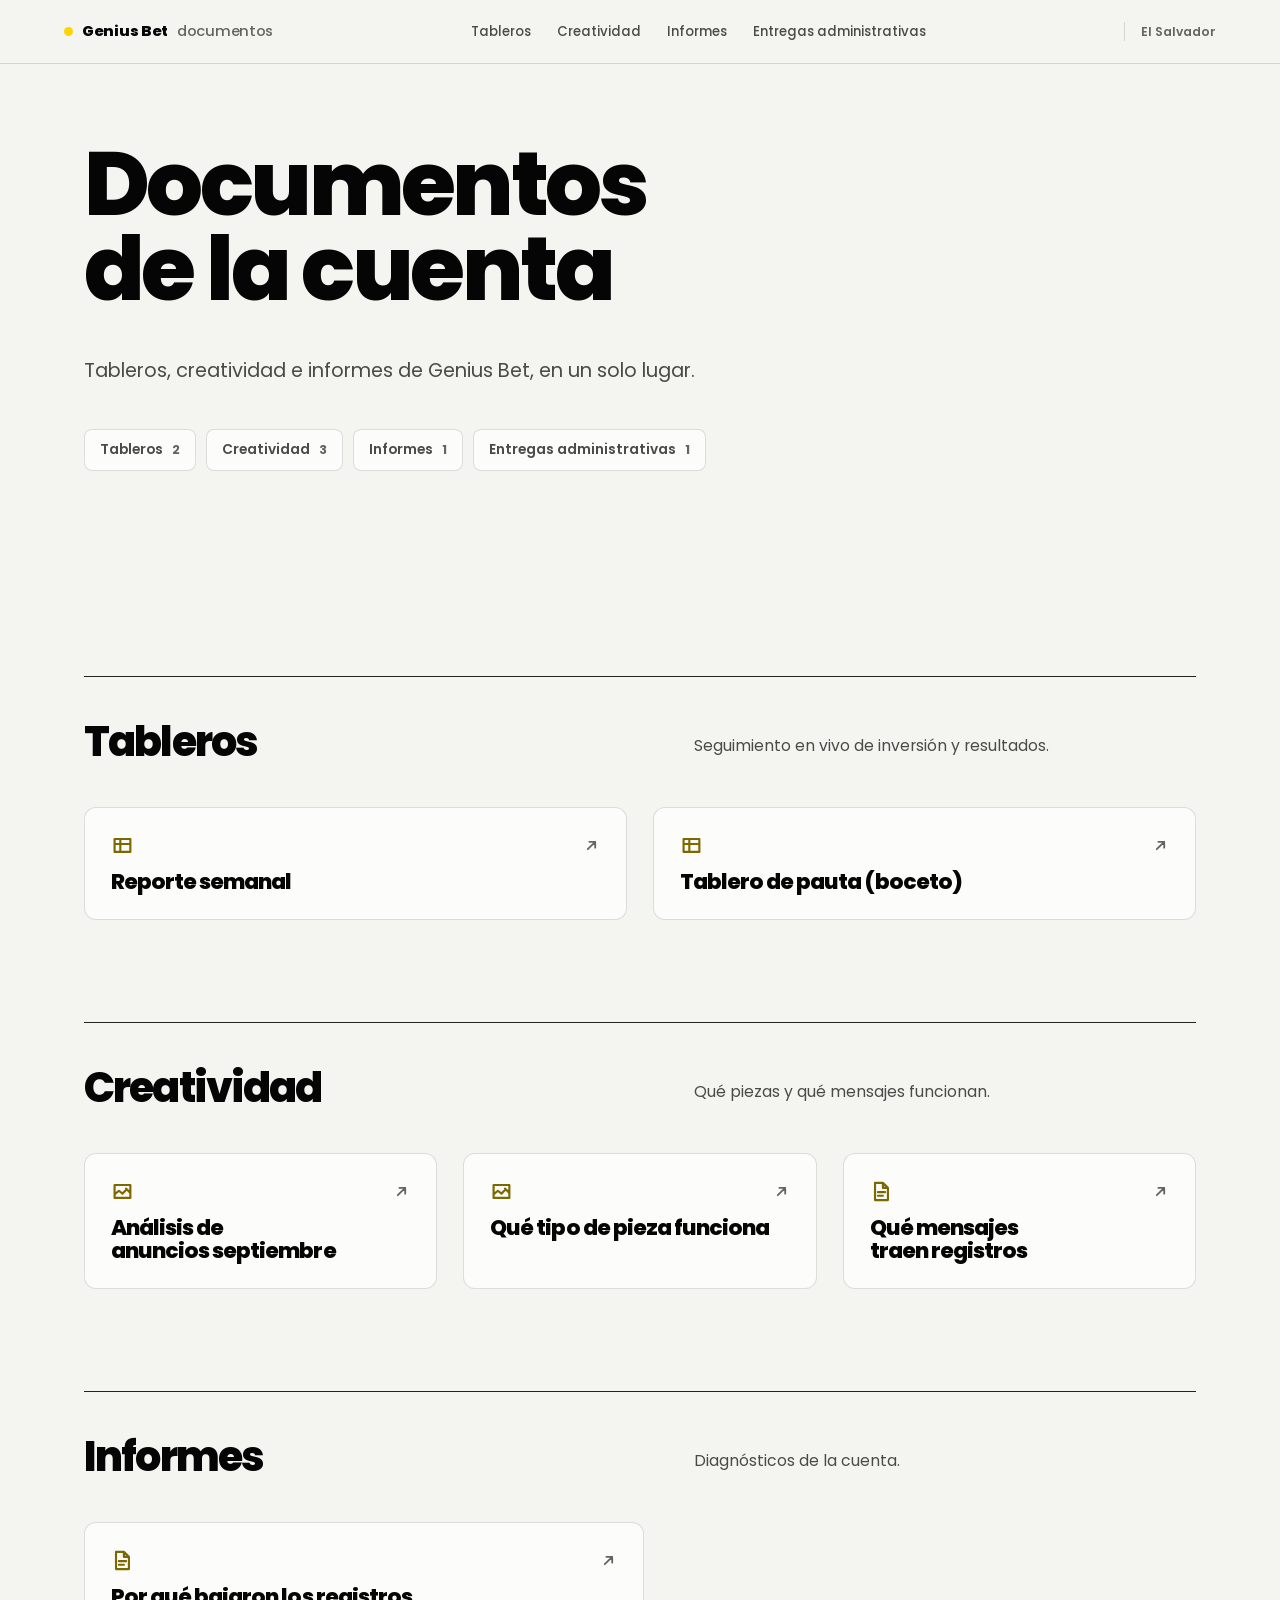
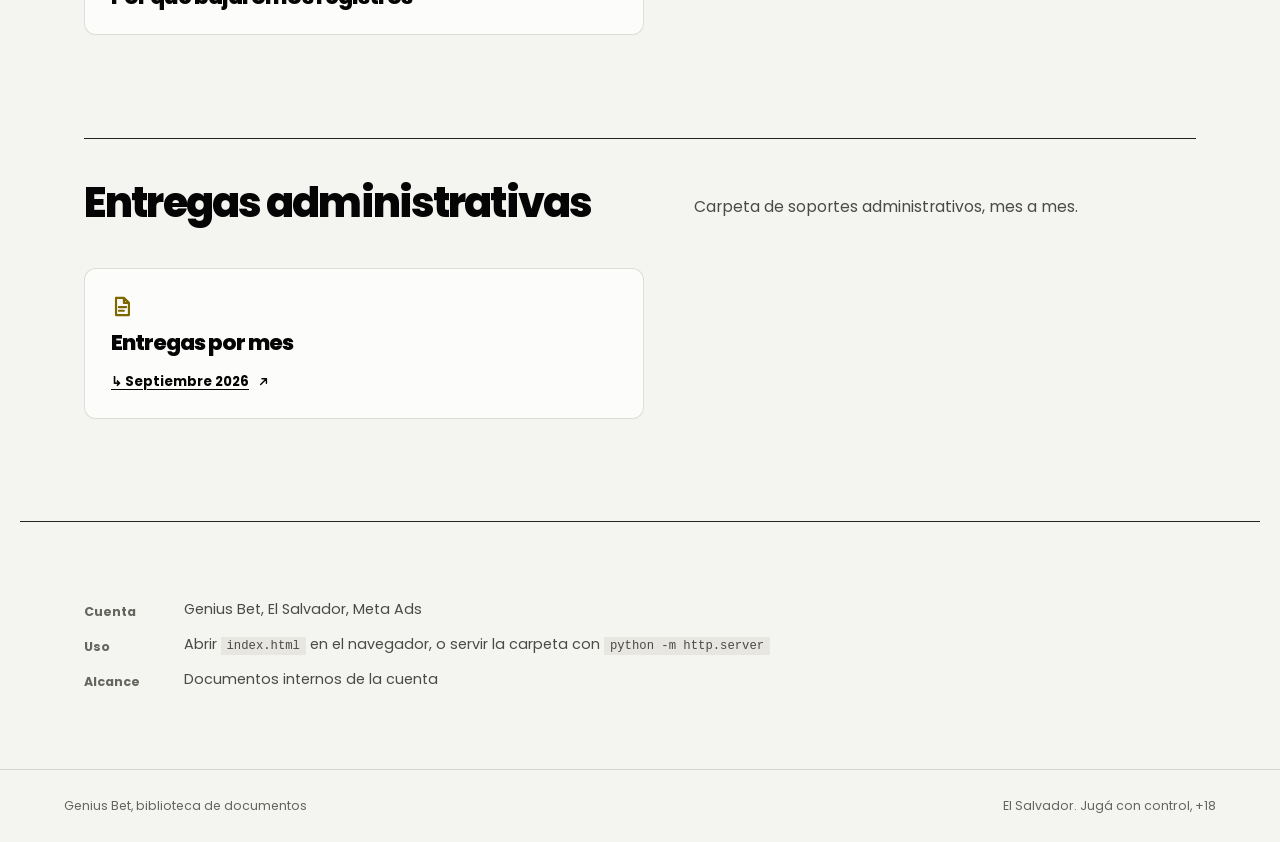
==== commit 9a34d10e: "Índice: agrega el tablero de pauta (boceto) Co-Authored-By: Claude Sonnet 5.5 <noreply@anthropic.com" ====
--- a/index.html
+++ b/index.html
@@ -3,7 +3,7 @@
 <head>
   <meta charset="utf-8">
   <meta name="viewport" content="width=device-width, initial-scale=1">
-  <meta name="description" content="Índice de los informes de la cuenta Genius Bet El Salvador.">
+  <meta name="description" content="Índice de los documentos y tableros de la cuenta Genius Bet El Salvador.">
   <meta name="robots" content="noindex, nofollow">
   <meta name="theme-color" content="#f4f4f1">
   <title>Genius Bet | Informes</title>
@@ -19,9 +19,10 @@
 <header class="masthead">
   <a class="wordmark" href="index.html"><i></i>Genius Bet <span>documentos</span></a>
   <nav aria-label="Documentos">
-    <a href="tipos-de-pieza.html">Qué tipo de pieza funciona</a>
-    <a href="informe-creativo.html">Qué mensajes traen registros</a>
-    <a href="diagnostico-agosto-2026.html">Por qué bajaron los registros</a>
+    <a href="#tableros">Tableros</a>
+    <a href="#creatividad">Creatividad</a>
+    <a href="#informes">Informes</a>
+    <a href="#entregas">Entregas administrativas</a>
   </nav>
   <span class="stamp">El Salvador</span>
 </header>
@@ -30,35 +31,104 @@
 
 <section class="opening wrap">
   <h1>Documentos de la cuenta</h1>
-  <p class="lede">Cada informe responde una pregunta distinta de la cuenta. Esta biblioteca crece con el proyecto.</p>
+  <p class="lede">Tableros, creatividad e informes de Genius Bet, en un solo lugar.</p>
+  <nav class="categorias" aria-label="Categorías de documentos">
+    <a href="#tableros">Tableros <b>2</b></a>
+    <a href="#creatividad">Creatividad <b>3</b></a>
+    <a href="#informes">Informes <b>1</b></a>
+    <a href="#entregas">Entregas administrativas <b>1</b></a>
+  </nav>
+</section>
 
+<section class="grupo wrap" id="tableros">
+  <div class="grupo-head">
+    <h2>Tableros</h2>
+    <p>Seguimiento en vivo de inversión y resultados.</p>
+  </div>
+
+  <div class="shelf">
+    <a class="card card-breve" href="https://datastudio.google.com/u/0/reporting/2e043525-486a-42ec-94ba-a58e5b753c52/page/p_2g19o8791d" target="_blank" rel="noopener">
+      <span class="card-top">
+        <svg class="ico ico-lg" aria-hidden="true"><use href="#i-tabla"></use></svg>
+        <svg class="ico" aria-hidden="true"><use href="#i-abrir"></use></svg>
+      </span>
+      <h3>Reporte semanal</h3>
+    </a>
+    <a class="card card-breve" href="tablero-pauta.html">
+      <span class="card-top">
+        <svg class="ico ico-lg" aria-hidden="true"><use href="#i-tabla"></use></svg>
+        <svg class="ico" aria-hidden="true"><use href="#i-abrir"></use></svg>
+      </span>
+      <h3>Tablero de pauta (boceto)</h3>
+    </a>
+  </div>
+</section>
+
+<section class="grupo wrap" id="creatividad">
+  <div class="grupo-head">
+    <h2>Creatividad</h2>
+    <p>Qué piezas y qué mensajes funcionan.</p>
+  </div>
+
+  <div class="shelf">
+    <a class="card card-breve" href="top-piezas-ago-sep-2026.html">
+      <span class="card-top">
+        <svg class="ico ico-lg" aria-hidden="true"><use href="#i-pieza"></use></svg>
+        <svg class="ico" aria-hidden="true"><use href="#i-abrir"></use></svg>
+      </span>
+      <h3>Análisis de anuncios septiembre</h3>
+    </a>
+    <a class="card card-breve" href="tipos-de-pieza.html">
+      <span class="card-top">
+        <svg class="ico ico-lg" aria-hidden="true"><use href="#i-pieza"></use></svg>
+        <svg class="ico" aria-hidden="true"><use href="#i-abrir"></use></svg>
+      </span>
+      <h3>Qué tipo de pieza funciona</h3>
+    </a>
+    <a class="card card-breve" href="informe-creativo.html">
+      <span class="card-top">
+        <svg class="ico ico-lg" aria-hidden="true"><use href="#i-documento"></use></svg>
+        <svg class="ico" aria-hidden="true"><use href="#i-abrir"></use></svg>
+      </span>
+      <h3>Qué mensajes traen registros</h3>
+    </a>
+  </div>
 </section>
 
 <section class="grupo wrap" id="informes">
+  <div class="grupo-head">
+    <h2>Informes</h2>
+    <p>Diagnósticos de la cuenta.</p>
+  </div>
+
   <div class="shelf">
-    <a class="card" href="tipos-de-pieza.html">
-      <p class="kind">Creatividad</p>
-      <h2>Qué tipo de pieza funciona</h2>
-      <span class="go">Abrir <svg class="ico" aria-hidden="true"><use href="#i-abrir"></use></svg></span>
+    <a class="card card-breve" href="diagnostico-agosto-2026.html">
+      <span class="card-top">
+        <svg class="ico ico-lg" aria-hidden="true"><use href="#i-documento"></use></svg>
+        <svg class="ico" aria-hidden="true"><use href="#i-abrir"></use></svg>
+      </span>
+      <h3>Por qué bajaron los registros</h3>
     </a>
+  </div>
+</section>
 
-    <a class="card" href="informe-creativo.html">
-      <p class="kind">Creatividad</p>
-      <h2>Qué mensajes traen registros</h2>
-      <span class="go">Abrir <svg class="ico" aria-hidden="true"><use href="#i-abrir"></use></svg></span>
-    </a>
+<section class="grupo wrap" id="entregas">
+  <div class="grupo-head">
+    <h2>Entregas administrativas</h2>
+    <p>Carpeta de soportes administrativos, mes a mes.</p>
+  </div>
 
-    <a class="card" href="diagnostico-agosto-2026.html">
-      <p class="kind">Diagnóstico</p>
-      <h2>Por qué bajaron los registros</h2>
-      <span class="go">Abrir <svg class="ico" aria-hidden="true"><use href="#i-abrir"></use></svg></span>
-    </a>
-
-    <div class="card card-breve is-empty">
+  <div class="shelf">
+    <div class="card card-breve">
       <span class="card-top">
-        <svg class="ico ico-lg" aria-hidden="true"><use href="#i-reloj"></use></svg>
+        <svg class="ico ico-lg" aria-hidden="true"><use href="#i-documento"></use></svg>
       </span>
-      <h2>Próximos informes</h2>
+      <h3>Entregas por mes</h3>
+      <!-- Agregar cada mes nuevo arriba, con el mismo formato -->
+      <a class="go" href="https://drive.google.com/drive/folders/1Ci7gz_NBuNJlApWq-saUf5ZEnRgIocOe?usp=sharing" target="_blank" rel="noopener">
+        ↳ Septiembre 2026
+        <svg class="ico" aria-hidden="true"><use href="#i-abrir"></use></svg>
+      </a>
     </div>
   </div>
 </section>
